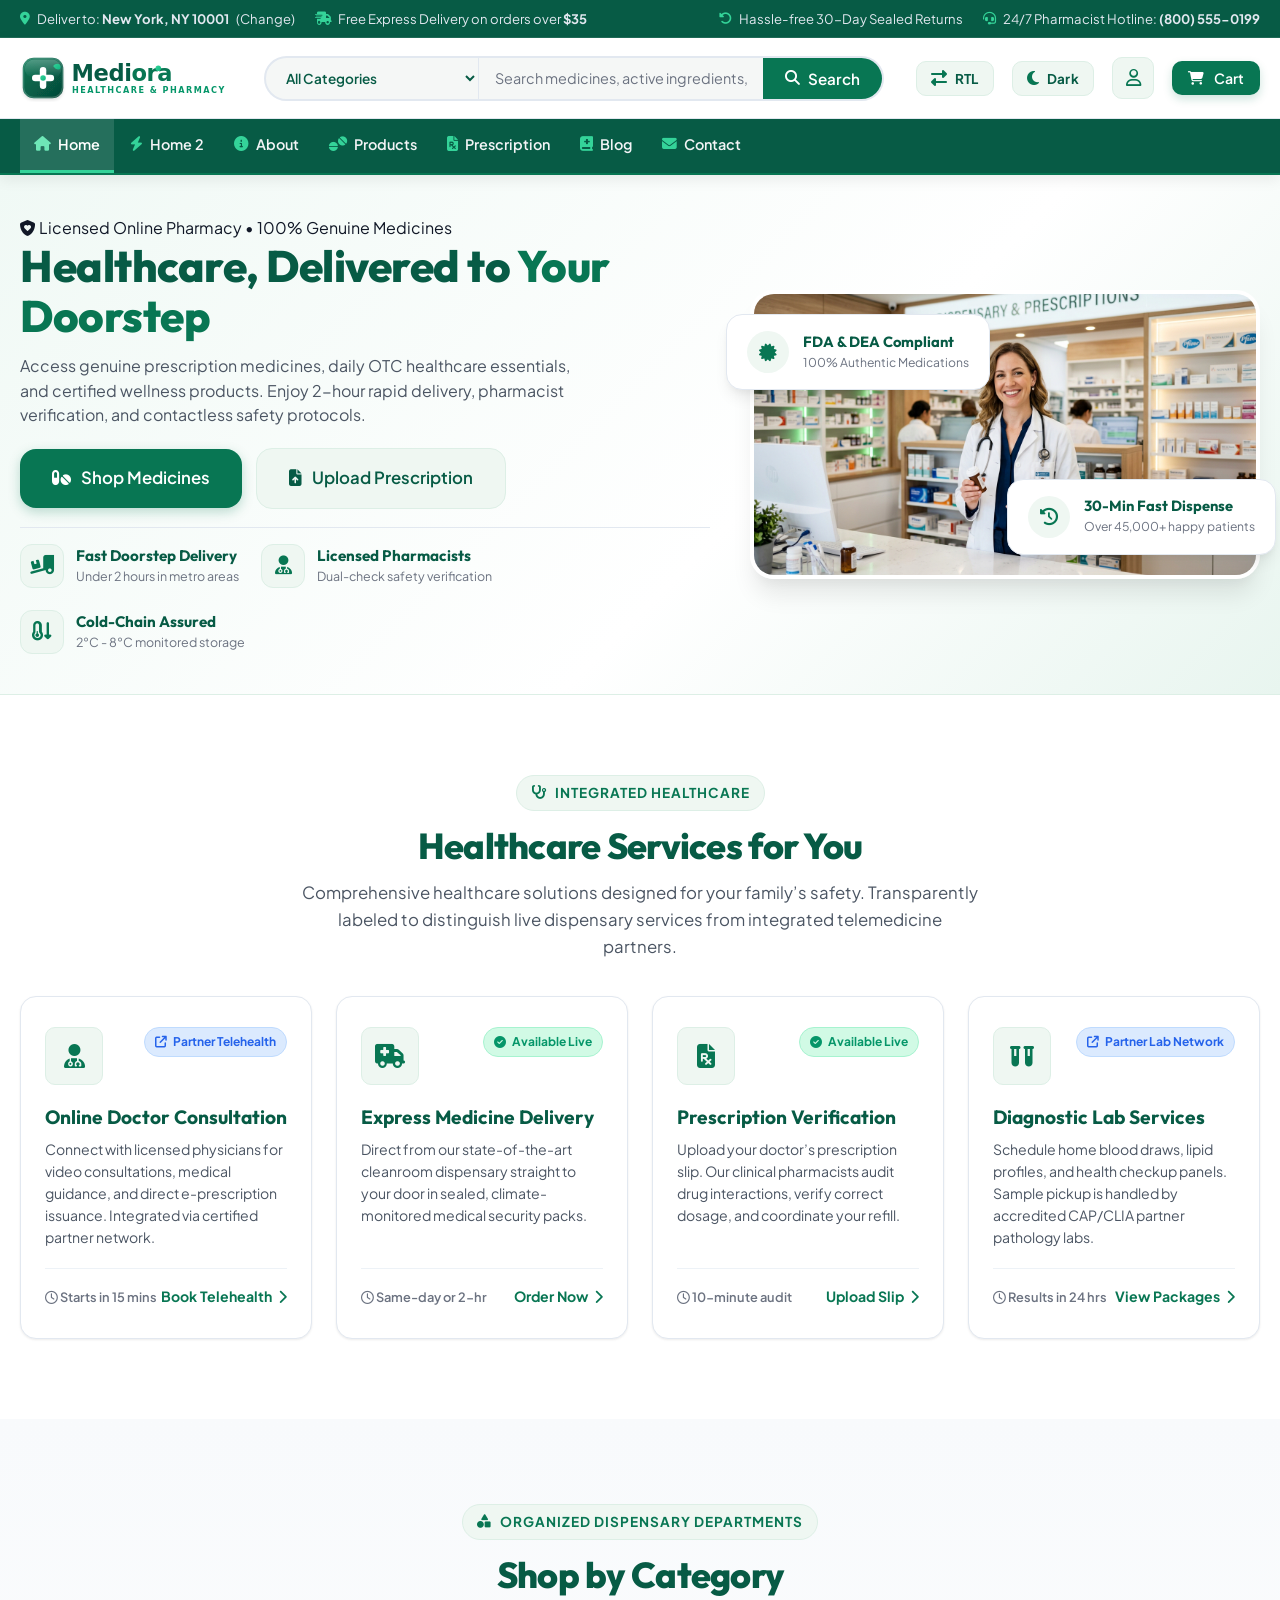
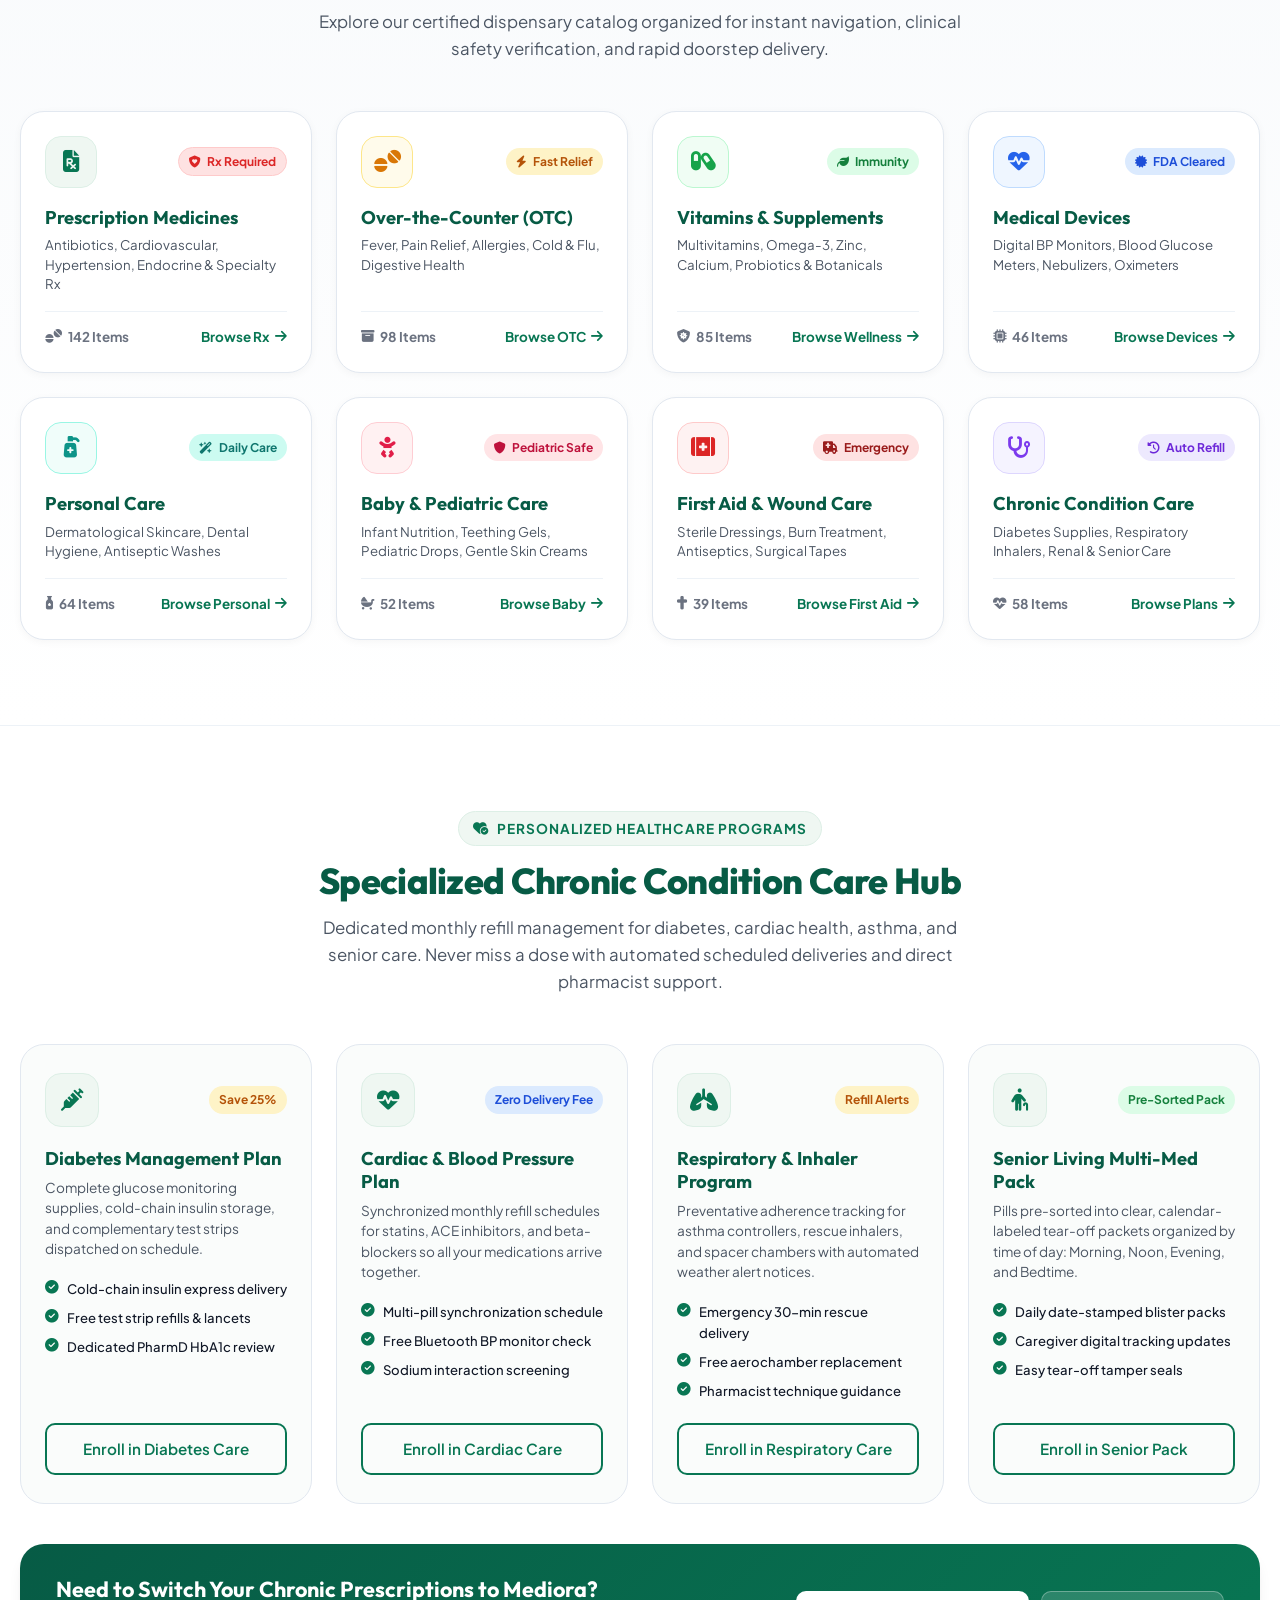
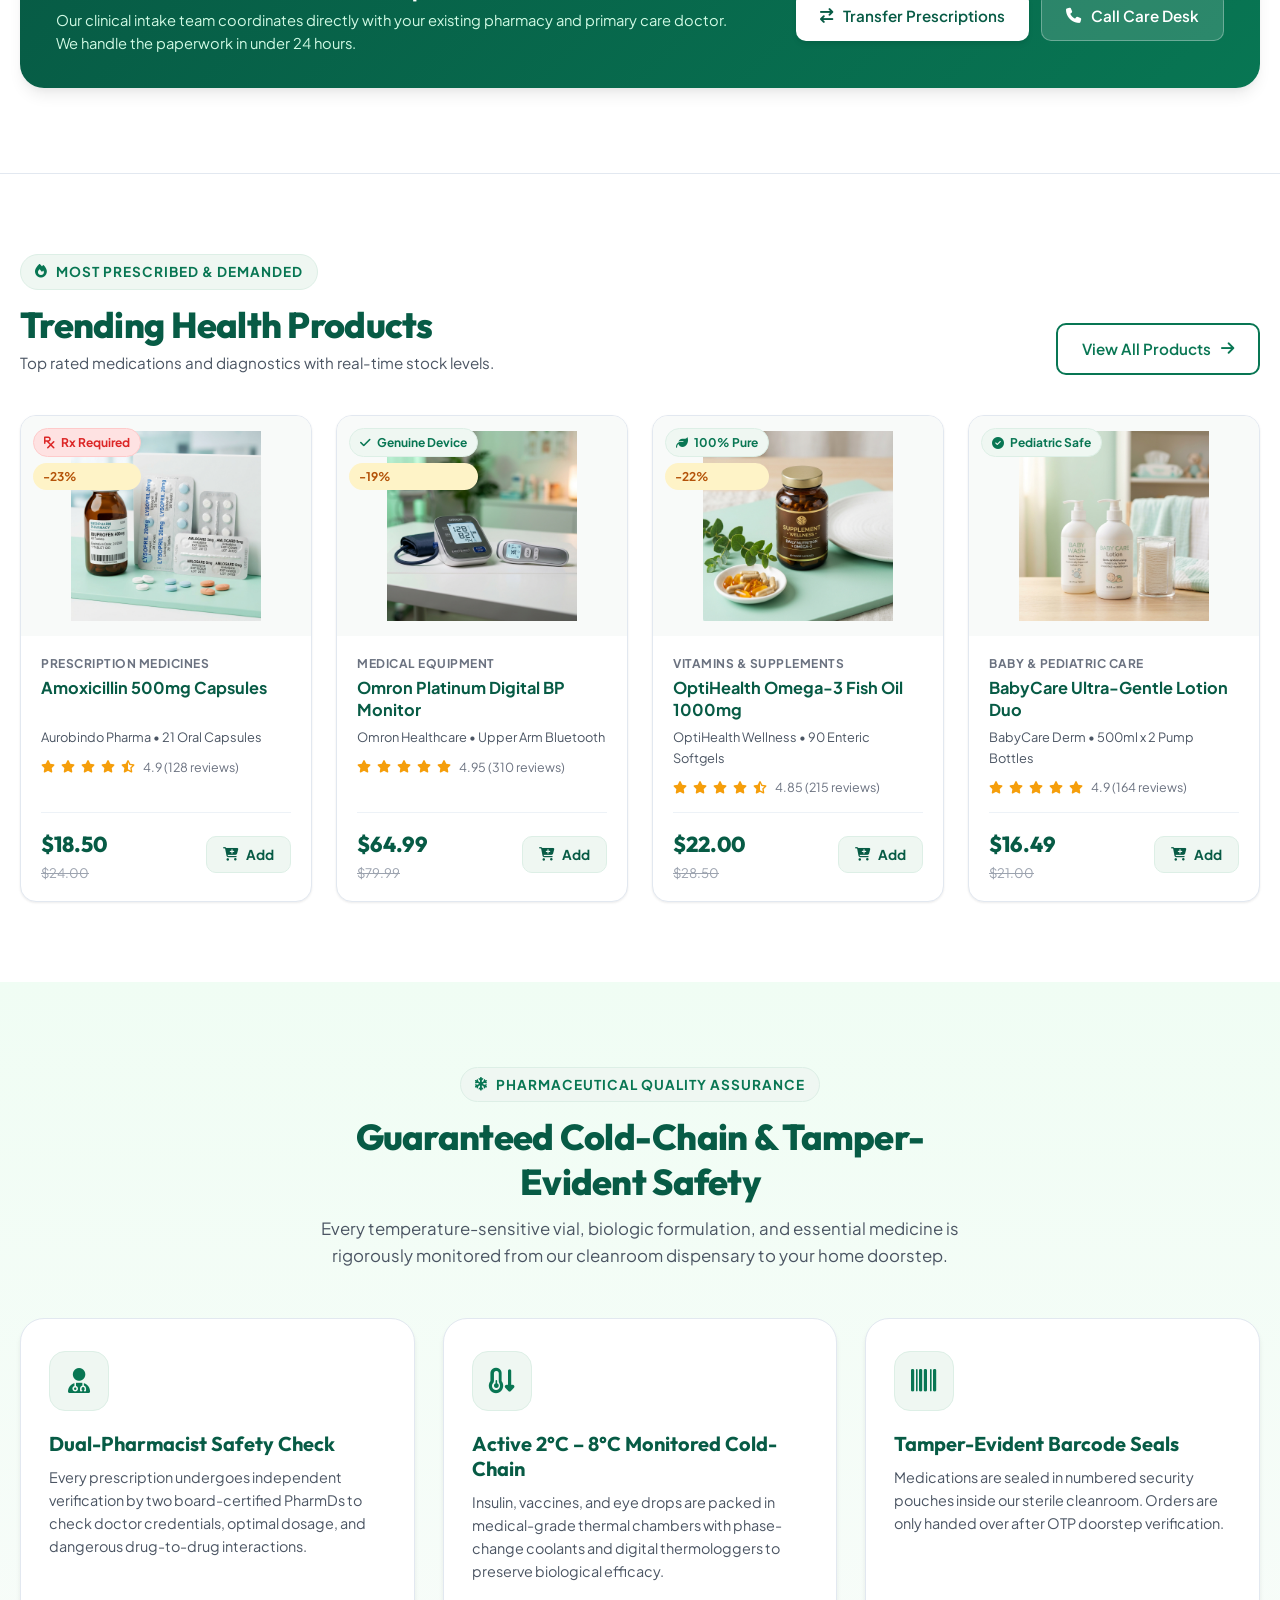
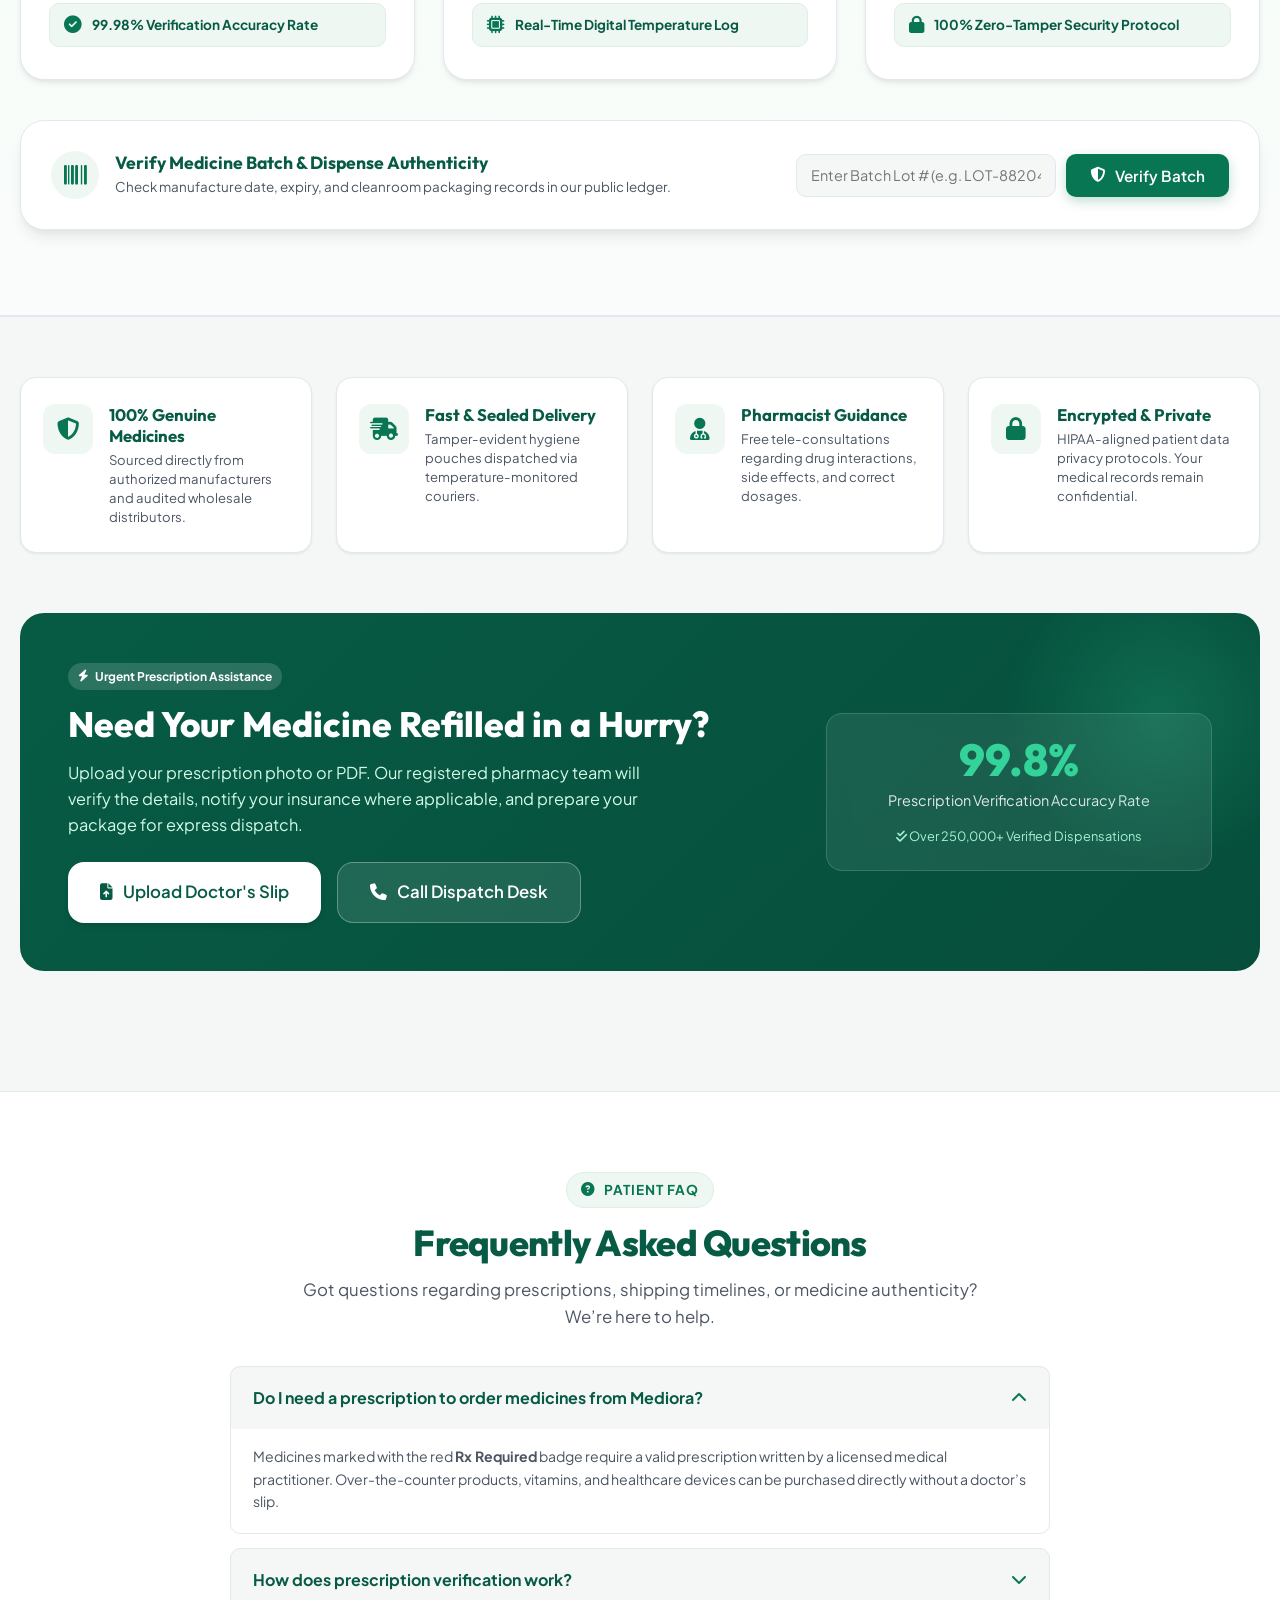
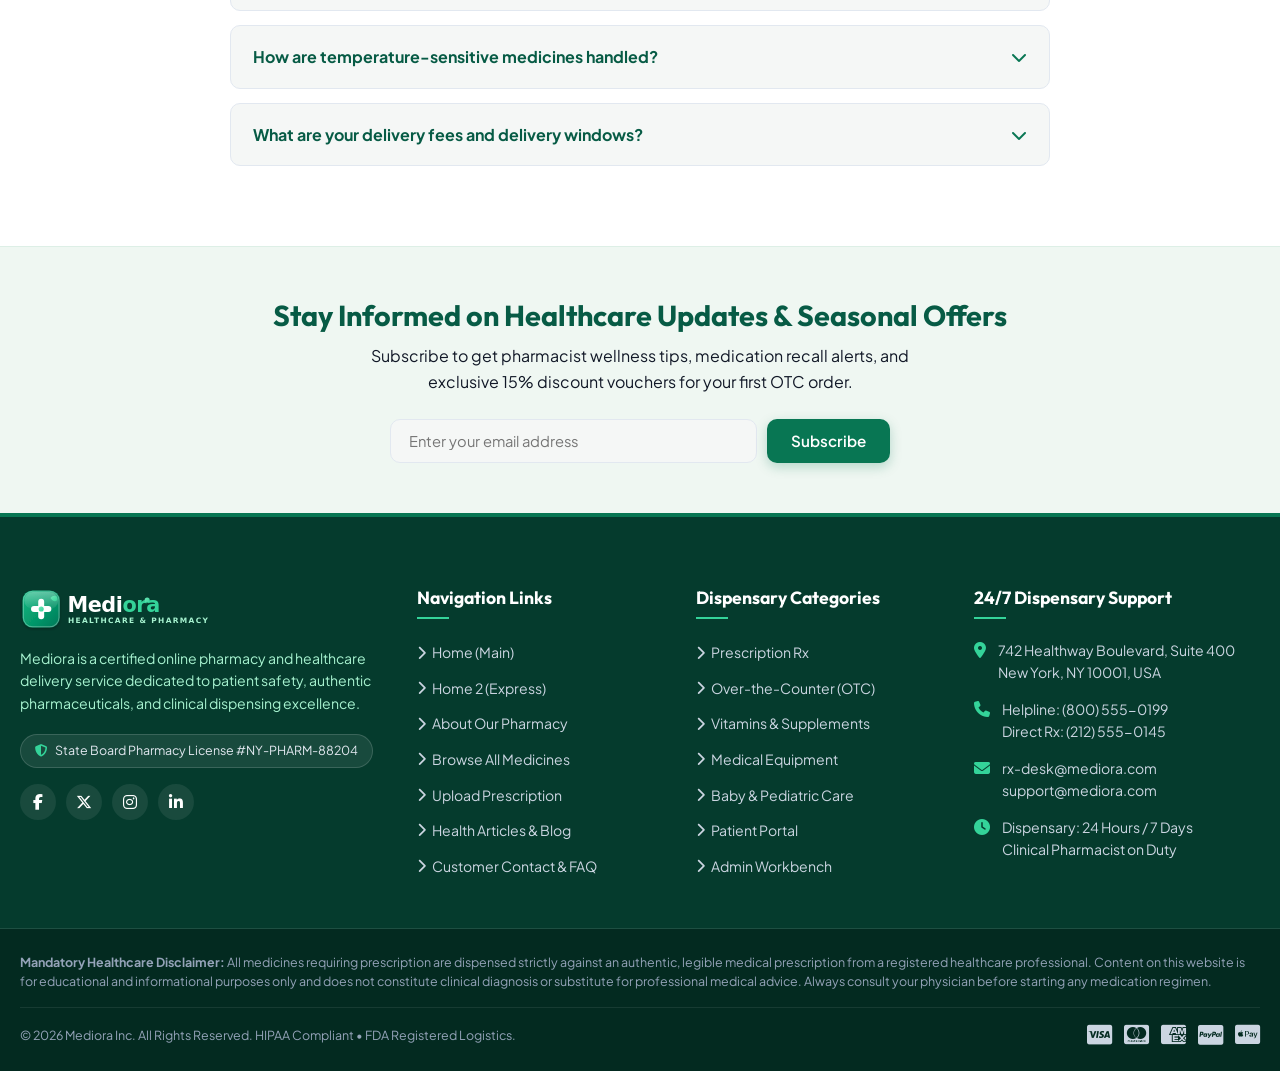
==== index.html @ c22658c0 "first commit" ====
<!DOCTYPE html>
<html lang="en">

<head>
  <meta charset="UTF-8">
  <meta name="viewport" content="width=device-width, initial-scale=1.0">
  <title>Mediora | Online Pharmacy &amp; Safe Medicine Delivery Service</title>
  <meta name="description"
    content="Order genuine prescription medicines, OTC health essentials, vitamins, and healthcare devices online with express doorstep delivery and licensed clinical pharmacist verification.">
  <link rel="icon" type="image/svg+xml" href="images/favicon.svg">
  <!-- Font Awesome Icons -->
  <link rel="stylesheet" href="https://cdnjs.cloudflare.com/ajax/libs/font-awesome/6.5.2/css/all.min.css">
  <!-- Stylesheet -->
  <link rel="stylesheet" href="css/style.css">
  <script>
    (function () {
      try {
        if (localStorage.getItem('mediora_theme_mode') === 'dark') {
          document.documentElement.setAttribute('data-theme', 'dark');
        }
        if (localStorage.getItem('mediora_direction') === 'rtl') {
          document.documentElement.setAttribute('dir', 'rtl');
        }
      } catch (e) { }
    })();
  </script>
</head>

<body>

  <!-- =========================================================================
       SECTION 1: SLIM TOP INFORMATION BAR
       ========================================================================= -->
  <div class="top-bar">
    <div class="container top-bar-inner">
      <div class="top-bar-left">
        <div class="top-bar-item">
          <i class="fa-solid fa-location-dot"></i>
          <span>Deliver to: <strong>New York, NY 10001</strong></span>
          <a href="#" class="top-bar-link"
            onclick="window.PharmaApp.showToast('Location updated to Metro Hub'); return false;">(Change)</a>
        </div>
        <div class="top-bar-item">
          <i class="fa-solid fa-truck-fast"></i>
          <span>Free Express Delivery on orders over <strong>$35</strong></span>
        </div>
      </div>
      <div class="top-bar-right">
        <div class="top-bar-item">
          <i class="fa-solid fa-rotate-left"></i>
          <span>Hassle-free 30-Day Sealed Returns</span>
        </div>
        <div class="top-bar-item">
          <i class="fa-solid fa-headset"></i>
          <span>24/7 Pharmacist Hotline: <strong>(800) 555-0199</strong></span>
        </div>
      </div>
    </div>
  </div>

  <!-- =========================================================================
       STICKY HEADER CONTAINER (Main Header + Navigation Bar)
       ========================================================================= -->
  <div class="header-sticky-container">
    <header class="main-header">
      <div class="container header-inner">
        <!-- Pharmacy Logo -->
        <a href="index.html" class="brand-logo" title="Mediora Home">
          <img src="images/logo.svg" alt="Mediora Logo" class="logo-light">
          <img src="images/logo-white.svg" alt="Mediora Logo" class="logo-dark">
        </a>

        <!-- Medicine Search Bar with Category Selector -->
        <div class="header-search">
          <form class="search-bar-form" action="products.html" method="GET">
            <select class="search-category-select" name="cat" aria-label="Select Category">
              <option value="all">All Categories</option>
              <option value="prescription">Prescription Rx</option>
              <option value="otc">Over-the-Counter</option>
              <option value="vitamins">Vitamins &amp; Supplements</option>
              <option value="devices">Medical Devices</option>
              <option value="personal">Personal Care</option>
              <option value="baby">Baby &amp; Pediatric</option>
            </select>
            <input type="text" class="search-input" name="q"
              placeholder="Search medicines, active ingredients, vitamins, devices..." aria-label="Search medicines">
            <button type="submit" class="search-btn" aria-label="Search">
              <i class="fa-solid fa-magnifying-glass"></i>
              <span>Search</span>
            </button>
          </form>
        </div>

        <!-- Header Actions: Account & Cart -->
        <div class="header-actions">
          <!-- RTL & Theme Controls -->
          <button type="button" class="header-action-btn rtl-toggle-btn" id="rtlToggleBtn"
            aria-label="Toggle RTL Layout" title="Toggle RTL / LTR layout" onclick="window.PharmaApp.toggleRTL()">
            <i class="fa-solid fa-right-left"></i>
            <span class="toggle-text">RTL</span>
          </button>

          <button type="button" class="header-action-btn theme-toggle-btn" id="themeToggleBtn"
            aria-label="Toggle Dark / Light Theme" title="Toggle Dark / Light Theme"
            onclick="window.PharmaApp.toggleTheme()">
            <i class="fa-solid fa-moon theme-icon"></i>
            <span class="toggle-text">Dark</span>
          </button>

          <!-- Account Dropdown -->
          <div class="account-wrapper">
            <button type="button" class="header-action-btn account-icon-btn" id="accountBtn"
              aria-label="Customer Account" title="Customer Account">
              <i class="fa-regular fa-user"></i>
            </button>
            <div class="account-dropdown-menu" id="accountDropdown">
              <a href="javascript:void(0)" class="dropdown-item" onclick="window.PharmaApp.openAuthModal('login')">
                <i class="fa-solid fa-right-to-bracket"></i> Login / Sign Up
              </a>
              <a href="admin-dashboard.html" class="dropdown-item">
                <i class="fa-solid fa-shield-halved"></i> Admin Dashboard
              </a>
              <a href="user-dashboard.html" class="dropdown-item">
                <i class="fa-solid fa-id-card-clip"></i> User Dashboard
              </a>
            </div>
          </div>

          <!-- Cart Button with Counter -->
          <div class="cart-btn-wrapper">
            <button type="button" class="cart-icon-btn" onclick="window.PharmaApp.openCartDrawer()"
              aria-label="Open Shopping Cart">
              <i class="fa-solid fa-cart-shopping"></i>
              <span>Cart</span>
              <span class="cart-badge-count" style="display:none;">0</span>
            </button>
          </div>

          <!-- Mobile Nav Hamburger -->
          <button type="button" class="mobile-nav-toggle" aria-label="Toggle Navigation">
            <i class="fa-solid fa-bars"></i>
          </button>
        </div>
      </div>
    </header>

    <!-- =========================================================================
       SECTION 3: NAVIGATION MENU (All 7 Pages)
       ========================================================================= -->
    <nav class="nav-bar">
      <div class="container nav-inner">

        <!-- Mobile View Exclusive: Account Panel -->
        <div class="mobile-menu-account">
          <div class="mobile-account-card">
            <div class="mobile-account-avatar"><i class="fa-regular fa-user"></i></div>
            <div class="mobile-account-info">
              <span class="mobile-account-label">Patient Access</span>
              <h5 class="mobile-account-name">My Account</h5>
            </div>
          </div>
          <div class="mobile-account-links">
            <a href="javascript:void(0)" class="mobile-account-link"
              onclick="window.PharmaApp.openAuthModal('login'); document.querySelector('.nav-bar')?.classList.remove('mobile-open');">
              <i class="fa-solid fa-right-to-bracket"></i>
              <span>Login / Sign Up</span>
            </a>
            <a href="user-dashboard.html" class="mobile-account-link">
              <i class="fa-solid fa-id-card-clip"></i>
              <span>User Portal</span>
            </a>
            <a href="admin-dashboard.html" class="mobile-account-link">
              <i class="fa-solid fa-shield-halved"></i>
              <span>Admin</span>
            </a>
          </div>
        </div>

        <!-- Mobile View Exclusive: Cart CTA Card -->
        <div class="mobile-menu-cart">
          <button type="button" class="mobile-menu-cart-btn"
            onclick="window.PharmaApp.openCartDrawer(); document.querySelector('.nav-bar')?.classList.remove('mobile-open');">
            <div class="mobile-menu-cart-icon">
              <i class="fa-solid fa-cart-shopping"></i>
              <span class="cart-badge-count" style="display:none;">0</span>
            </div>
            <div class="mobile-menu-cart-info">
              <span class="mobile-menu-cart-sub">Order Summary</span>
              <strong class="mobile-menu-cart-title">View Shopping Cart</strong>
            </div>
            <i class="fa-solid fa-chevron-right mobile-menu-cart-arrow"></i>
          </button>
        </div>

        <!-- Mobile View Exclusive: Medicine Search -->
        <div class="mobile-menu-search">
          <form action="products.html" method="GET">
            <input type="text" name="q" placeholder="Search medicines, vitamins..."
              aria-label="Search medicines in menu">
            <button type="submit" aria-label="Search"><i class="fa-solid fa-magnifying-glass"></i></button>
          </form>
        </div>

        <!-- Navigation Links (All 7 Pages) -->
        <ul class="nav-links">
          <li><a href="index.html" class="nav-link active"><i class="fa-solid fa-house"></i> Home</a></li>
          <li><a href="home-2.html" class="nav-link"><i class="fa-solid fa-bolt"></i> Home 2</a></li>
          <li><a href="about.html" class="nav-link"><i class="fa-solid fa-circle-info"></i> About</a></li>
          <li><a href="products.html" class="nav-link"><i class="fa-solid fa-tablets"></i> Products</a></li>
          <li><a href="upload-prescription.html" class="nav-link"><i class="fa-solid fa-file-prescription"></i>
              Prescription</a></li>
          <li><a href="blog.html" class="nav-link"><i class="fa-solid fa-book-medical"></i> Blog</a></li>
          <li><a href="contact.html" class="nav-link"><i class="fa-solid fa-envelope"></i> Contact</a></li>
        </ul>

        <!-- Mobile View Exclusive: CTA Group -->
        <div class="mobile-menu-cta-group">
          <a href="upload-prescription.html" class="btn btn-primary mobile-cta-btn">
            <i class="fa-solid fa-file-arrow-up"></i> Upload Doctor's Rx Slip
          </a>
          <a href="tel:8005550199" class="nav-phone-cta">
            <i class="fa-solid fa-headset"></i>
            <span>24/7 Hotline: <strong>(800) 555-0199</strong></span>
          </a>
        </div>

      </div>
    </nav>
  </div>

  <!-- =========================================================================
       SECTION 4: HEALTHCARE HERO SECTION
       ========================================================================= -->
  <section class="hero-unified hero-bg-home">
    <div class="container">
      <div class="hero-unified-grid">
        <div class="hero-content">
          <div class="hero-badge-pill">
            <i class="fa-solid fa-shield-heart"></i>
            <span>Licensed Online Pharmacy • 100% Genuine Medicines</span>
          </div>
          <h1 class="hero-headline">
            Healthcare, Delivered to <span>Your Doorstep</span>
          </h1>
          <p class="hero-subtext">
            Access genuine prescription medicines, daily OTC healthcare essentials, and certified wellness products.
            Enjoy 2-hour rapid delivery, pharmacist verification, and contactless safety protocols.
          </p>
          <div class="hero-btn-group">
            <a href="products.html" class="btn btn-primary btn-lg">
              <i class="fa-solid fa-pills"></i> Shop Medicines
            </a>
            <a href="upload-prescription.html" class="btn btn-secondary btn-lg">
              <i class="fa-solid fa-file-arrow-up"></i> Upload Prescription
            </a>
          </div>
          <div class="hero-trust-bar">
            <div class="trust-item">
              <div class="trust-item-icon"><i class="fa-solid fa-truck-ramp-box"></i></div>
              <div class="trust-item-content">
                <h5>Fast Doorstep Delivery</h5>
                <p>Under 2 hours in metro areas</p>
              </div>
            </div>
            <div class="trust-item">
              <div class="trust-item-icon"><i class="fa-solid fa-user-doctor"></i></div>
              <div class="trust-item-content">
                <h5>Licensed Pharmacists</h5>
                <p>Dual-check safety verification</p>
              </div>
            </div>
            <div class="trust-item">
              <div class="trust-item-icon"><i class="fa-solid fa-temperature-arrow-down"></i></div>
              <div class="trust-item-content">
                <h5>Cold-Chain Assured</h5>
                <p>2°C - 8°C monitored storage</p>
              </div>
            </div>
          </div>
        </div>

        <div class="hero-image-card">
          <img src="images/hero-pharmacist.jpg" alt="Licensed Clinical Pharmacist in Modern Pharmacy"
            class="hero-unified-img">
          <!-- Floating Trust Badges -->
          <div class="hero-float-card hero-float-card-top">
            <div class="float-icon"><i class="fa-solid fa-certificate"></i></div>
            <div class="float-info">
              <h5>FDA &amp; DEA Compliant</h5>
              <p>100% Authentic Medications</p>
            </div>
          </div>
          <div class="hero-float-card hero-float-card-bottom">
            <div class="float-icon"><i class="fa-solid fa-clock-rotate-left"></i></div>
            <div class="float-info">
              <h5>30-Min Fast Dispense</h5>
              <p>Over 45,000+ happy patients</p>
            </div>
          </div>
        </div>
      </div>
    </div>
  </section>

  <!-- =========================================================================
       SECTION 5: HEALTHCARE SERVICES FOR YOU (Distinguishing Live vs Partner)
       ========================================================================= -->
  <section class="services-section">
    <div class="container">
      <div class="text-center">
        <span class="section-tag"><i class="fa-solid fa-stethoscope"></i> Integrated Healthcare</span>
        <h2 class="section-title">Healthcare Services for You</h2>
        <p class="section-subtitle">
          Comprehensive healthcare solutions designed for your family’s safety. Transparently labeled to distinguish
          live dispensary services from integrated telemedicine partners.
        </p>
      </div>

      <div class="services-grid">
        <!-- Service 1: Doctor Consultation (Partner Telehealth) -->
        <div class="service-card">
          <div class="service-top">
            <div class="service-icon-box"><i class="fa-solid fa-user-doctor"></i></div>
            <span class="badge tag-partner"><i class="fa-solid fa-arrow-up-right-from-square"></i> Partner
              Telehealth</span>
          </div>
          <h4>Online Doctor Consultation</h4>
          <p>Connect with licensed physicians for video consultations, medical guidance, and direct e-prescription
            issuance. Integrated via certified partner network.</p>
          <div class="service-footer">
            <span class="service-eta"><i class="fa-regular fa-clock"></i> Starts in 15 mins</span>
            <a href="contact.html" class="service-action-link">Book Telehealth <i
                class="fa-solid fa-chevron-right"></i></a>
          </div>
        </div>

        <!-- Service 2: Doorstep Medicine Delivery (Live Available) -->
        <div class="service-card">
          <div class="service-top">
            <div class="service-icon-box"><i class="fa-solid fa-truck-medical"></i></div>
            <span class="badge tag-active"><i class="fa-solid fa-circle-check"></i> Available Live</span>
          </div>
          <h4>Express Medicine Delivery</h4>
          <p>Direct from our state-of-the-art cleanroom dispensary straight to your door in sealed, climate-monitored
            medical security packs.</p>
          <div class="service-footer">
            <span class="service-eta"><i class="fa-regular fa-clock"></i> Same-day or 2-hr</span>
            <a href="products.html" class="service-action-link">Order Now <i class="fa-solid fa-chevron-right"></i></a>
          </div>
        </div>

        <!-- Service 3: Pharmacist Prescription Assistance (Live Available) -->
        <div class="service-card">
          <div class="service-top">
            <div class="service-icon-box"><i class="fa-solid fa-file-prescription"></i></div>
            <span class="badge tag-active"><i class="fa-solid fa-circle-check"></i> Available Live</span>
          </div>
          <h4>Prescription Verification</h4>
          <p>Upload your doctor’s prescription slip. Our clinical pharmacists audit drug interactions, verify correct
            dosage, and coordinate your refill.</p>
          <div class="service-footer">
            <span class="service-eta"><i class="fa-regular fa-clock"></i> 10-minute audit</span>
            <a href="upload-prescription.html" class="service-action-link">Upload Slip <i
                class="fa-solid fa-chevron-right"></i></a>
          </div>
        </div>

        <!-- Service 4: Diagnostic Lab Services (Partner Integration) -->
        <div class="service-card">
          <div class="service-top">
            <div class="service-icon-box"><i class="fa-solid fa-vials"></i></div>
            <span class="badge tag-partner"><i class="fa-solid fa-arrow-up-right-from-square"></i> Partner Lab
              Network</span>
          </div>
          <h4>Diagnostic Lab Services</h4>
          <p>Schedule home blood draws, lipid profiles, and health checkup panels. Sample pickup is handled by
            accredited CAP/CLIA partner pathology labs.</p>
          <div class="service-footer">
            <span class="service-eta"><i class="fa-regular fa-clock"></i> Results in 24 hrs</span>
            <a href="contact.html" class="service-action-link">View Packages <i
                class="fa-solid fa-chevron-right"></i></a>
          </div>
        </div>
      </div>
    </div>
  </section>

  <!-- =========================================================================
       SECTION 6: SHOP BY CATEGORY (Modern Healthcare Grid Redesign)
       ========================================================================= -->
  <section class="category-section">
    <div class="container">
      <div class="category-header-wrap">
        <span class="section-tag"><i class="fa-solid fa-shapes"></i> Organized Dispensary Departments</span>
        <h2 class="section-title">Shop by Category</h2>
        <p class="section-subtitle">
          Explore our certified dispensary catalog organized for instant navigation, clinical safety verification, and
          rapid doorstep delivery.
        </p>
      </div>

      <div class="category-grid">
        <!-- Category 1: Prescription Medicines -->
        <a href="products.html?cat=prescription" class="category-card cat-theme-prescription">
          <div class="cat-top-row">
            <div class="cat-icon-wrap"><i class="fa-solid fa-file-prescription"></i></div>
            <span class="badge badge-rx"><i class="fa-solid fa-shield-heart"></i> Rx Required</span>
          </div>
          <h4>Prescription Medicines</h4>
          <p class="cat-desc">Antibiotics, Cardiovascular, Hypertension, Endocrine &amp; Specialty Rx</p>
          <div class="cat-card-footer">
            <span class="cat-card-count"><i class="fa-solid fa-tablets"></i> 142 Items</span>
            <span class="cat-card-link">Browse Rx <i class="fa-solid fa-arrow-right"></i></span>
          </div>
        </a>

        <!-- Category 2: Over-the-Counter (OTC) -->
        <a href="products.html?cat=otc" class="category-card cat-theme-otc">
          <div class="cat-top-row">
            <div class="cat-icon-wrap"><i class="fa-solid fa-tablets"></i></div>
            <span class="badge" style="background:#FEF3C7; color:#B45309;"><i class="fa-solid fa-bolt"></i> Fast
              Relief</span>
          </div>
          <h4>Over-the-Counter (OTC)</h4>
          <p class="cat-desc">Fever, Pain Relief, Allergies, Cold &amp; Flu, Digestive Health</p>
          <div class="cat-card-footer">
            <span class="cat-card-count"><i class="fa-solid fa-box-archive"></i> 98 Items</span>
            <span class="cat-card-link">Browse OTC <i class="fa-solid fa-arrow-right"></i></span>
          </div>
        </a>

        <!-- Category 3: Vitamins & Supplements -->
        <a href="products.html?cat=vitamins" class="category-card cat-theme-vitamins">
          <div class="cat-top-row">
            <div class="cat-icon-wrap"><i class="fa-solid fa-capsules"></i></div>
            <span class="badge" style="background:#DCFCE7; color:#15803D;"><i class="fa-solid fa-leaf"></i>
              Immunity</span>
          </div>
          <h4>Vitamins &amp; Supplements</h4>
          <p class="cat-desc">Multivitamins, Omega-3, Zinc, Calcium, Probiotics &amp; Botanicals</p>
          <div class="cat-card-footer">
            <span class="cat-card-count"><i class="fa-solid fa-shield-virus"></i> 85 Items</span>
            <span class="cat-card-link">Browse Wellness <i class="fa-solid fa-arrow-right"></i></span>
          </div>
        </a>

        <!-- Category 4: Medical Diagnostic Devices -->
        <a href="products.html?cat=devices" class="category-card cat-theme-devices">
          <div class="cat-top-row">
            <div class="cat-icon-wrap"><i class="fa-solid fa-heart-pulse"></i></div>
            <span class="badge" style="background:#DBEAFE; color:#1D4ED8;"><i class="fa-solid fa-certificate"></i> FDA
              Cleared</span>
          </div>
          <h4>Medical Devices</h4>
          <p class="cat-desc">Digital BP Monitors, Blood Glucose Meters, Nebulizers, Oximeters</p>
          <div class="cat-card-footer">
            <span class="cat-card-count"><i class="fa-solid fa-microchip"></i> 46 Items</span>
            <span class="cat-card-link">Browse Devices <i class="fa-solid fa-arrow-right"></i></span>
          </div>
        </a>

        <!-- Category 5: Personal Care & Hygiene -->
        <a href="products.html?cat=personal" class="category-card cat-theme-personal">
          <div class="cat-top-row">
            <div class="cat-icon-wrap"><i class="fa-solid fa-pump-medical"></i></div>
            <span class="badge" style="background:#CCFBF1; color:#0F766E;"><i
                class="fa-solid fa-wand-magic-sparkles"></i> Daily
              Care</span>
          </div>
          <h4>Personal Care</h4>
          <p class="cat-desc">Dermatological Skincare, Dental Hygiene, Antiseptic Washes</p>
          <div class="cat-card-footer">
            <span class="cat-card-count"><i class="fa-solid fa-bottle-droplet"></i> 64 Items</span>
            <span class="cat-card-link">Browse Personal <i class="fa-solid fa-arrow-right"></i></span>
          </div>
        </a>

        <!-- Category 6: Baby & Pediatric Care -->
        <a href="products.html?cat=baby" class="category-card cat-theme-baby">
          <div class="cat-top-row">
            <div class="cat-icon-wrap"><i class="fa-solid fa-baby"></i></div>
            <span class="badge" style="background:#FFE4E6; color:#BE123C;"><i class="fa-solid fa-shield"></i> Pediatric
              Safe</span>
          </div>
          <h4>Baby &amp; Pediatric Care</h4>
          <p class="cat-desc">Infant Nutrition, Teething Gels, Pediatric Drops, Gentle Skin Creams</p>
          <div class="cat-card-footer">
            <span class="cat-card-count"><i class="fa-solid fa-baby-carriage"></i> 52 Items</span>
            <span class="cat-card-link">Browse Baby <i class="fa-solid fa-arrow-right"></i></span>
          </div>
        </a>

        <!-- Category 7: First Aid & Wound Care -->
        <a href="products.html?cat=firstaid" class="category-card cat-theme-firstaid">
          <div class="cat-top-row">
            <div class="cat-icon-wrap"><i class="fa-solid fa-kit-medical"></i></div>
            <span class="badge" style="background:#FEE2E2; color:#991B1B;"><i class="fa-solid fa-truck-medical"></i>
              Emergency</span>
          </div>
          <h4>First Aid &amp; Wound Care</h4>
          <p class="cat-desc">Sterile Dressings, Burn Treatment, Antiseptics, Surgical Tapes</p>
          <div class="cat-card-footer">
            <span class="cat-card-count"><i class="fa-solid fa-cross"></i> 39 Items</span>
            <span class="cat-card-link">Browse First Aid <i class="fa-solid fa-arrow-right"></i></span>
          </div>
        </a>

        <!-- Category 8: Chronic Condition Care Hub -->
        <a href="products.html?cat=prescription" class="category-card cat-theme-chronic">
          <div class="cat-top-row">
            <div class="cat-icon-wrap"><i class="fa-solid fa-stethoscope"></i></div>
            <span class="badge" style="background:#EDE9FE; color:#6D28D9;"><i class="fa-solid fa-clock-rotate-left"></i>
              Auto Refill</span>
          </div>
          <h4>Chronic Condition Care</h4>
          <p class="cat-desc">Diabetes Supplies, Respiratory Inhalers, Renal &amp; Senior Care</p>
          <div class="cat-card-footer">
            <span class="cat-card-count"><i class="fa-solid fa-heart-pulse"></i> 58 Items</span>
            <span class="cat-card-link">Browse Plans <i class="fa-solid fa-arrow-right"></i></span>
          </div>
        </a>
      </div>
    </div>
  </section>

  <!-- =========================================================================
       NEW SECTION 6B: CHRONIC CONDITION CARE HUB & REFILL SUBSCRIPTIONS
       ========================================================================= -->
  <section class="chronic-care-section">
    <div class="container">
      <div class="category-header-wrap">
        <span class="section-tag"><i class="fa-solid fa-heart-circle-check"></i> Personalized Healthcare Programs</span>
        <h2 class="section-title">Specialized Chronic Condition Care Hub</h2>
        <p class="section-subtitle">
          Dedicated monthly refill management for diabetes, cardiac health, asthma, and senior care. Never miss a dose
          with automated scheduled deliveries and direct pharmacist support.
        </p>
      </div>

      <div class="chronic-care-grid">
        <!-- Plan 1: Diabetes Care -->
        <div class="chronic-card">
          <div class="chronic-card-top">
            <div class="chronic-icon"><i class="fa-solid fa-syringe"></i></div>
            <span class="badge badge-sale">Save 25%</span>
          </div>
          <h4>Diabetes Management Plan</h4>
          <p>Complete glucose monitoring supplies, cold-chain insulin storage, and complementary test strips dispatched
            on schedule.</p>
          <ul class="chronic-perks-list">
            <li><i class="fa-solid fa-circle-check"></i> Cold-chain insulin express delivery</li>
            <li><i class="fa-solid fa-circle-check"></i> Free test strip refills &amp; lancets</li>
            <li><i class="fa-solid fa-circle-check"></i> Dedicated PharmD HbA1c review</li>
          </ul>
          <a href="upload-prescription.html" class="btn btn-outline" style="width:100%; text-align:center;">Enroll in
            Diabetes Care</a>
        </div>

        <!-- Plan 2: Cardiovascular Health -->
        <div class="chronic-card">
          <div class="chronic-card-top">
            <div class="chronic-icon"><i class="fa-solid fa-heart-pulse"></i></div>
            <span class="badge" style="background:#DBEAFE; color:#1D4ED8;">Zero Delivery Fee</span>
          </div>
          <h4>Cardiac &amp; Blood Pressure Plan</h4>
          <p>Synchronized monthly refill schedules for statins, ACE inhibitors, and beta-blockers so all your
            medications arrive together.</p>
          <ul class="chronic-perks-list">
            <li><i class="fa-solid fa-circle-check"></i> Multi-pill synchronization schedule</li>
            <li><i class="fa-solid fa-circle-check"></i> Free Bluetooth BP monitor check</li>
            <li><i class="fa-solid fa-circle-check"></i> Sodium interaction screening</li>
          </ul>
          <a href="upload-prescription.html" class="btn btn-outline" style="width:100%; text-align:center;">Enroll in
            Cardiac Care</a>
        </div>

        <!-- Plan 3: Respiratory & Asthma -->
        <div class="chronic-card">
          <div class="chronic-card-top">
            <div class="chronic-icon"><i class="fa-solid fa-lungs"></i></div>
            <span class="badge" style="background:#FEF3C7; color:#B45309;">Refill Alerts</span>
          </div>
          <h4>Respiratory &amp; Inhaler Program</h4>
          <p>Preventative adherence tracking for asthma controllers, rescue inhalers, and spacer chambers with automated
            weather alert notices.</p>
          <ul class="chronic-perks-list">
            <li><i class="fa-solid fa-circle-check"></i> Emergency 30-min rescue delivery</li>
            <li><i class="fa-solid fa-circle-check"></i> Free aerochamber replacement</li>
            <li><i class="fa-solid fa-circle-check"></i> Pharmacist technique guidance</li>
          </ul>
          <a href="upload-prescription.html" class="btn btn-outline" style="width:100%; text-align:center;">Enroll in
            Respiratory Care</a>
        </div>

        <!-- Plan 4: Senior Living Multi-Med Pack -->
        <div class="chronic-card">
          <div class="chronic-card-top">
            <div class="chronic-icon"><i class="fa-solid fa-person-cane"></i></div>
            <span class="badge" style="background:#DCFCE7; color:#15803D;">Pre-Sorted Pack</span>
          </div>
          <h4>Senior Living Multi-Med Pack</h4>
          <p>Pills pre-sorted into clear, calendar-labeled tear-off packets organized by time of day: Morning, Noon,
            Evening, and Bedtime.</p>
          <ul class="chronic-perks-list">
            <li><i class="fa-solid fa-circle-check"></i> Daily date-stamped blister packs</li>
            <li><i class="fa-solid fa-circle-check"></i> Caregiver digital tracking updates</li>
            <li><i class="fa-solid fa-circle-check"></i> Easy tear-off tamper seals</li>
          </ul>
          <a href="upload-prescription.html" class="btn btn-outline" style="width:100%; text-align:center;">Enroll in
            Senior Pack</a>
        </div>
      </div>

      <!-- Chronic Transfer Callout Banner -->
      <div class="chronic-transfer-banner">
        <div class="chronic-transfer-text">
          <h3>Need to Switch Your Chronic Prescriptions to Mediora?</h3>
          <p>Our clinical intake team coordinates directly with your existing pharmacy and primary care doctor. We
            handle the paperwork in under 24 hours.</p>
        </div>
        <div style="display:flex; gap:12px; flex-wrap:wrap;">
          <a href="upload-prescription.html" class="btn btn-white"><i class="fa-solid fa-arrow-right-arrow-left"></i>
            Transfer Prescriptions</a>
          <a href="tel:18005550199" class="btn btn-secondary"
            style="background:rgba(255,255,255,0.15); border-color:rgba(255,255,255,0.3); color:#FFFFFF;"><i
              class="fa-solid fa-phone"></i> Call Care Desk</a>
        </div>
      </div>
    </div>
  </section>

  <!-- =========================================================================
       SECTION 7: TRENDING HEALTH PRODUCTS
       ========================================================================= -->
  <section class="products-section">
    <div class="container">
      <div class="section-header-flex">
        <div>
          <span class="section-tag"><i class="fa-solid fa-fire"></i> Most Prescribed &amp; Demanded</span>
          <h2 class="section-title" style="margin-bottom:4px;">Trending Health Products</h2>
          <p style="color:var(--text-secondary); font-size:0.95rem;">Top rated medications and diagnostics with
            real-time stock levels.</p>
        </div>
        <a href="products.html" class="btn btn-outline">
          View All Products <i class="fa-solid fa-arrow-right"></i>
        </a>
      </div>

      <!-- Trending Product Grid (Populated with working buttons) -->
      <div class="product-grid">
        <!-- Product 1 -->
        <div class="product-card">
          <div class="product-media">
            <div class="product-badges">
              <span class="badge badge-rx"><i class="fa-solid fa-prescription"></i> Rx Required</span>
              <span class="badge badge-sale">-23%</span>
            </div>
            <img src="images/cat-prescription.jpg" alt="Amoxicillin 500mg Capsules">
            <button class="product-quick-view-btn" onclick="window.PharmaApp.openQuickView(1)" title="Quick View">
              <i class="fa-regular fa-eye"></i>
            </button>
          </div>
          <div class="product-content">
            <span class="product-category-sub">Prescription Medicines</span>
            <a href="javascript:void(0)" onclick="window.PharmaApp.openQuickView(1)" class="product-title">Amoxicillin
              500mg Capsules</a>
            <div class="product-dosage">Aurobindo Pharma • 21 Oral Capsules</div>
            <div class="product-rating">
              <i class="fa-solid fa-star"></i><i class="fa-solid fa-star"></i><i class="fa-solid fa-star"></i><i
                class="fa-solid fa-star"></i><i class="fa-solid fa-star-half-stroke"></i>
              <span>4.9 (128 reviews)</span>
            </div>
            <div class="product-bottom-row">
              <div class="product-price-box">
                <span class="product-price">$18.50</span>
                <span class="product-old-price">$24.00</span>
              </div>
              <button class="add-to-cart-btn" onclick="window.PharmaApp.addToCart(1)">
                <i class="fa-solid fa-cart-plus"></i> Add
              </button>
            </div>
          </div>
        </div>

        <!-- Product 2 -->
        <div class="product-card">
          <div class="product-media">
            <div class="product-badges">
              <span class="badge badge-otc"><i class="fa-solid fa-check"></i> Genuine Device</span>
              <span class="badge badge-sale">-19%</span>
            </div>
            <img src="images/cat-devices.jpg" alt="Omron Platinum Blood Pressure Monitor">
            <button class="product-quick-view-btn" onclick="window.PharmaApp.openQuickView(2)" title="Quick View">
              <i class="fa-regular fa-eye"></i>
            </button>
          </div>
          <div class="product-content">
            <span class="product-category-sub">Medical Equipment</span>
            <a href="javascript:void(0)" onclick="window.PharmaApp.openQuickView(2)" class="product-title">Omron
              Platinum Digital BP Monitor</a>
            <div class="product-dosage">Omron Healthcare • Upper Arm Bluetooth</div>
            <div class="product-rating">
              <i class="fa-solid fa-star"></i><i class="fa-solid fa-star"></i><i class="fa-solid fa-star"></i><i
                class="fa-solid fa-star"></i><i class="fa-solid fa-star"></i>
              <span>4.95 (310 reviews)</span>
            </div>
            <div class="product-bottom-row">
              <div class="product-price-box">
                <span class="product-price">$64.99</span>
                <span class="product-old-price">$79.99</span>
              </div>
              <button class="add-to-cart-btn" onclick="window.PharmaApp.addToCart(2)">
                <i class="fa-solid fa-cart-plus"></i> Add
              </button>
            </div>
          </div>
        </div>

        <!-- Product 3 -->
        <div class="product-card">
          <div class="product-media">
            <div class="product-badges">
              <span class="badge badge-otc"><i class="fa-solid fa-leaf"></i> 100% Pure</span>
              <span class="badge badge-sale">-22%</span>
            </div>
            <img src="images/cat-vitamins.jpg" alt="OptiHealth Omega-3 Fish Oil 1000mg">
            <button class="product-quick-view-btn" onclick="window.PharmaApp.openQuickView(3)" title="Quick View">
              <i class="fa-regular fa-eye"></i>
            </button>
          </div>
          <div class="product-content">
            <span class="product-category-sub">Vitamins &amp; Supplements</span>
            <a href="javascript:void(0)" onclick="window.PharmaApp.openQuickView(3)" class="product-title">OptiHealth
              Omega-3 Fish Oil 1000mg</a>
            <div class="product-dosage">OptiHealth Wellness • 90 Enteric Softgels</div>
            <div class="product-rating">
              <i class="fa-solid fa-star"></i><i class="fa-solid fa-star"></i><i class="fa-solid fa-star"></i><i
                class="fa-solid fa-star"></i><i class="fa-solid fa-star-half-stroke"></i>
              <span>4.85 (215 reviews)</span>
            </div>
            <div class="product-bottom-row">
              <div class="product-price-box">
                <span class="product-price">$22.00</span>
                <span class="product-old-price">$28.50</span>
              </div>
              <button class="add-to-cart-btn" onclick="window.PharmaApp.addToCart(3)">
                <i class="fa-solid fa-cart-plus"></i> Add
              </button>
            </div>
          </div>
        </div>

        <!-- Product 4 -->
        <div class="product-card">
          <div class="product-media">
            <div class="product-badges">
              <span class="badge badge-otc"><i class="fa-solid fa-circle-check"></i> Pediatric Safe</span>
            </div>
            <img src="images/cat-baby.jpg" alt="BabyCare Ultra-Gentle Lotion &amp; Wash">
            <button class="product-quick-view-btn" onclick="window.PharmaApp.openQuickView(5)" title="Quick View">
              <i class="fa-regular fa-eye"></i>
            </button>
          </div>
          <div class="product-content">
            <span class="product-category-sub">Baby &amp; Pediatric Care</span>
            <a href="javascript:void(0)" onclick="window.PharmaApp.openQuickView(5)" class="product-title">BabyCare
              Ultra-Gentle Lotion Duo</a>
            <div class="product-dosage">BabyCare Derm • 500ml x 2 Pump Bottles</div>
            <div class="product-rating">
              <i class="fa-solid fa-star"></i><i class="fa-solid fa-star"></i><i class="fa-solid fa-star"></i><i
                class="fa-solid fa-star"></i><i class="fa-solid fa-star"></i>
              <span>4.9 (164 reviews)</span>
            </div>
            <div class="product-bottom-row">
              <div class="product-price-box">
                <span class="product-price">$16.49</span>
                <span class="product-old-price">$21.00</span>
              </div>
              <button class="add-to-cart-btn" onclick="window.PharmaApp.addToCart(5)">
                <i class="fa-solid fa-cart-plus"></i> Add
              </button>
            </div>
          </div>
        </div>
      </div>
    </div>
  </section>

  <!-- =========================================================================
       NEW SECTION 7B: COLD-CHAIN INTEGRITY & PHARMACEUTICAL QUALITY ASSURANCE
       ========================================================================= -->
  <section class="cold-chain-section">
    <div class="container">
      <div class="category-header-wrap">
        <span class="section-tag"><i class="fa-solid fa-snowflake"></i> Pharmaceutical Quality Assurance</span>
        <h2 class="section-title">Guaranteed Cold-Chain &amp; Tamper-Evident Safety</h2>
        <p class="section-subtitle">
          Every temperature-sensitive vial, biologic formulation, and essential medicine is rigorously monitored from
          our cleanroom dispensary to your home doorstep.
        </p>
      </div>

      <div class="cold-chain-grid">
        <!-- Pillar 1 -->
        <div class="cold-chain-card">
          <div class="cold-chain-icon-box"><i class="fa-solid fa-user-doctor"></i></div>
          <h4>Dual-Pharmacist Safety Check</h4>
          <p>Every prescription undergoes independent verification by two board-certified PharmDs to check doctor
            credentials, optimal dosage, and dangerous drug-to-drug interactions.</p>
          <div class="cold-chain-metric-badge">
            <i class="fa-solid fa-circle-check"></i>
            <span>99.98% Verification Accuracy Rate</span>
          </div>
        </div>

        <!-- Pillar 2 -->
        <div class="cold-chain-card">
          <div class="cold-chain-icon-box"><i class="fa-solid fa-temperature-arrow-down"></i></div>
          <h4>Active 2°C – 8°C Monitored Cold-Chain</h4>
          <p>Insulin, vaccines, and eye drops are packed in medical-grade thermal chambers with phase-change coolants
            and digital thermologgers to preserve biological efficacy.</p>
          <div class="cold-chain-metric-badge">
            <i class="fa-solid fa-microchip"></i>
            <span>Real-Time Digital Temperature Log</span>
          </div>
        </div>

        <!-- Pillar 3 -->
        <div class="cold-chain-card">
          <div class="cold-chain-icon-box"><i class="fa-solid fa-barcode"></i></div>
          <h4>Tamper-Evident Barcode Seals</h4>
          <p>Medications are sealed in numbered security pouches inside our sterile cleanroom. Orders are only handed
            over after OTP doorstep verification.</p>
          <div class="cold-chain-metric-badge">
            <i class="fa-solid fa-lock"></i>
            <span>100% Zero-Tamper Security Protocol</span>
          </div>
        </div>
      </div>

      <!-- Interactive Medicine Batch Verification Widget -->
      <div class="batch-verify-box">
        <div style="display:flex; align-items:center; gap:16px;">
          <div
            style="width:48px; height:48px; border-radius:50%; background:var(--soft-medical-green); color:var(--primary-green); display:flex; align-items:center; justify-content:center; font-size:1.4rem;">
            <i class="fa-solid fa-barcode"></i>
          </div>
          <div>
            <h4 style="font-size:1.1rem; color:var(--dark-forest); margin-bottom:2px;">Verify Medicine Batch &amp;
              Dispense Authenticity</h4>
            <p style="font-size:0.84rem; color:var(--text-secondary); margin:0;">Check manufacture date, expiry, and
              cleanroom packaging records in our public ledger.</p>
          </div>
        </div>
        <div style="display:flex; gap:10px; flex-wrap:wrap;">
          <input type="text" id="batchVerifyInput" placeholder="Enter Batch Lot # (e.g. LOT-88204-NY)"
            class="form-control" style="width:260px; background:var(--subtle-gray);">
          <button type="button" class="btn btn-primary" onclick="verifyMedicineBatch()">
            <i class="fa-solid fa-shield-halved"></i> Verify Batch
          </button>
        </div>
      </div>
    </div>
  </section>

  <!-- =========================================================================
       SECTION 8: PROMOTIONAL & TRUST SECTION (Newsletter & Customer Support CTA)
       ========================================================================= -->
  <section class="trust-banner-section">
    <div class="container">
      <div class="trust-pillars-grid">
        <div class="pillar-card">
          <div class="pillar-icon-box"><i class="fa-solid fa-shield-halved"></i></div>
          <div class="pillar-content">
            <h4>100% Genuine Medicines</h4>
            <p>Sourced directly from authorized manufacturers and audited wholesale distributors.</p>
          </div>
        </div>
        <div class="pillar-card">
          <div class="pillar-icon-box"><i class="fa-solid fa-truck-fast"></i></div>
          <div class="pillar-content">
            <h4>Fast &amp; Sealed Delivery</h4>
            <p>Tamper-evident hygiene pouches dispatched via temperature-monitored couriers.</p>
          </div>
        </div>
        <div class="pillar-card">
          <div class="pillar-icon-box"><i class="fa-solid fa-user-doctor"></i></div>
          <div class="pillar-content">
            <h4>Pharmacist Guidance</h4>
            <p>Free tele-consultations regarding drug interactions, side effects, and correct dosages.</p>
          </div>
        </div>
        <div class="pillar-card">
          <div class="pillar-icon-box"><i class="fa-solid fa-lock"></i></div>
          <div class="pillar-content">
            <h4>Encrypted &amp; Private</h4>
            <p>HIPAA-aligned patient data privacy protocols. Your medical records remain confidential.</p>
          </div>
        </div>
      </div>

      <!-- Online Consultation Callout Banner -->
      <div class="cta-consult-banner">
        <div class="cta-consult-content">
          <span class="badge" style="background:rgba(255,255,255,0.15); color:#FFFFFF; margin-bottom:12px;">
            <i class="fa-solid fa-bolt"></i> Urgent Prescription Assistance
          </span>
          <h3>Need Your Medicine Refilled in a Hurry?</h3>
          <p>
            Upload your prescription photo or PDF. Our registered pharmacy team will verify the details, notify your
            insurance where applicable, and prepare your package for express dispatch.
          </p>
          <div class="cta-btn-row">
            <a href="upload-prescription.html" class="btn btn-white btn-lg">
              <i class="fa-solid fa-file-arrow-up"></i> Upload Doctor's Slip
            </a>
            <a href="contact.html" class="btn btn-secondary btn-lg"
              style="background:rgba(255,255,255,0.1); color:#FFFFFF; border-color:rgba(255,255,255,0.3);">
              <i class="fa-solid fa-phone"></i> Call Dispatch Desk
            </a>
          </div>
        </div>
        <div class="cta-stat-box">
          <div class="stat-num">99.8%</div>
          <p>Prescription Verification Accuracy Rate</p>
          <div style="margin-top:14px; font-size:0.8rem; color:#A7F3D0;">
            <i class="fa-solid fa-check-double"></i> Over 250,000+ Verified Dispensations
          </div>
        </div>
      </div>
    </div>
  </section>

  <!-- =========================================================================
       ADDITIONAL SECTION: FREQUENTLY ASKED QUESTIONS (FAQ Accordion)
       ========================================================================= -->
  <section class="faq-section">
    <div class="container">
      <div class="text-center">
        <span class="section-tag"><i class="fa-solid fa-circle-question"></i> Patient FAQ</span>
        <h2 class="section-title">Frequently Asked Questions</h2>
        <p class="section-subtitle">Got questions regarding prescriptions, shipping timelines, or medicine authenticity?
          We’re here to help.</p>
      </div>

      <div class="faq-list">
        <div class="faq-item active">
          <div class="faq-question">
            <span>Do I need a prescription to order medicines from Mediora?</span>
            <i class="fa-solid fa-chevron-down"></i>
          </div>
          <div class="faq-answer">
            <p>Medicines marked with the red <strong>Rx Required</strong> badge require a valid prescription written by
              a licensed medical practitioner. Over-the-counter products, vitamins, and healthcare devices can be
              purchased directly without a doctor’s slip.</p>
          </div>
        </div>

        <div class="faq-item">
          <div class="faq-question">
            <span>How does prescription verification work?</span>
            <i class="fa-solid fa-chevron-down"></i>
          </div>
          <div class="faq-answer">
            <p>When you submit a prescription through our Upload page, our licensed pharmacists inspect the doctor's
              registration number, patient name, prescribed medication dosage, and valid issue date. Once verified, your
              order status moves to dispensing.</p>
          </div>
        </div>

        <div class="faq-item">
          <div class="faq-question">
            <span>How are temperature-sensitive medicines handled?</span>
            <i class="fa-solid fa-chevron-down"></i>
          </div>
          <div class="faq-answer">
            <p>Refrigerated items such as insulin, biologics, and select liquid suspensions are packed in
              thermal-insulated medical boxes with medical-grade cold gel packs, maintaining temperatures between 2°C
              and 8°C during transit.</p>
          </div>
        </div>

        <div class="faq-item">
          <div class="faq-question">
            <span>What are your delivery fees and delivery windows?</span>
            <i class="fa-solid fa-chevron-down"></i>
          </div>
          <div class="faq-answer">
            <p>Orders over $35 enjoy complimentary free express delivery. Standard delivery is just $4.99. Orders within
              metro coverage areas qualify for 2-hour rush courier delivery.</p>
          </div>
        </div>
      </div>
    </div>
  </section>

  <!-- =========================================================================
       NEWSLETTER SUBSCRIBE CALLOUT
       ========================================================================= -->
  <section class="newsletter-section" style="padding:50px 0; border-top:1px solid var(--mint-green);">
    <div class="container text-center">
      <h3 style="font-size:1.8rem; margin-bottom:10px;">Stay Informed on Healthcare Updates &amp; Seasonal Offers</h3>
      <p style="max-width:560px; margin:0 auto 24px auto;">Subscribe to get pharmacist
        wellness tips, medication recall alerts, and exclusive 15% discount vouchers for your first OTC order.</p>
      <form style="display:flex; justify-content:center; gap:10px; max-width:500px; margin:0 auto; flex-wrap:wrap;"
        onsubmit="event.preventDefault(); window.PharmaApp.showToast('Subscribed to Mediora Wellness Digest!', 'success'); this.reset();">
        <input type="email" placeholder="Enter your email address" required class="form-control"
          style="flex:1; min-width:240px; padding:12px 18px; border-radius:var(--radius-md); font-size:0.92rem;">
        <button type="submit" class="btn btn-primary">Subscribe</button>
      </form>
    </div>
  </section>

  <!-- =========================================================================
       GLOBAL FOOTER
       ========================================================================= -->
  <footer class="global-footer">
    <div class="container footer-grid">
      <!-- Col 1: Brand Info & Accreditation -->
      <div class="footer-col-brand">
        <a href="index.html">
          <img src="images/logo-white.svg" alt="Mediora" style="height:44px;">
        </a>
        <p>
          Mediora is a certified online pharmacy and healthcare delivery service dedicated to patient safety,
          authentic pharmaceuticals, and clinical dispensing excellence.
        </p>
        <div class="footer-licence-badge">
          <i class="fa-solid fa-shield-halved"></i>
          <span>State Board Pharmacy License #NY-PHARM-88204</span>
        </div>
        <div class="footer-social-links">
          <a href="#" class="social-link" title="Facebook"><i class="fa-brands fa-facebook-f"></i></a>
          <a href="#" class="social-link" title="Twitter"><i class="fa-brands fa-x-twitter"></i></a>
          <a href="#" class="social-link" title="Instagram"><i class="fa-brands fa-instagram"></i></a>
          <a href="#" class="social-link" title="LinkedIn"><i class="fa-brands fa-linkedin-in"></i></a>
        </div>
      </div>

      <!-- Col 2: Quick Links -->
      <div class="footer-col">
        <h4>Navigation Links</h4>
        <ul class="footer-links-list">
          <li><a href="index.html"><i class="fa-solid fa-chevron-right"></i> Home (Main)</a></li>
          <li><a href="home-2.html"><i class="fa-solid fa-chevron-right"></i> Home 2 (Express)</a></li>
          <li><a href="about.html"><i class="fa-solid fa-chevron-right"></i> About Our Pharmacy</a></li>
          <li><a href="products.html"><i class="fa-solid fa-chevron-right"></i> Browse All Medicines</a></li>
          <li><a href="upload-prescription.html"><i class="fa-solid fa-chevron-right"></i> Upload Prescription</a></li>
          <li><a href="blog.html"><i class="fa-solid fa-chevron-right"></i> Health Articles &amp; Blog</a></li>
          <li><a href="contact.html"><i class="fa-solid fa-chevron-right"></i> Customer Contact &amp; FAQ</a></li>
        </ul>
      </div>

      <!-- Col 3: Product Categories & Portals -->
      <div class="footer-col">
        <h4>Dispensary Categories</h4>
        <ul class="footer-links-list">
          <li><a href="products.html?cat=prescription"><i class="fa-solid fa-chevron-right"></i> Prescription Rx</a>
          </li>
          <li><a href="products.html?cat=otc"><i class="fa-solid fa-chevron-right"></i> Over-the-Counter (OTC)</a></li>
          <li><a href="products.html?cat=vitamins"><i class="fa-solid fa-chevron-right"></i> Vitamins &amp;
              Supplements</a></li>
          <li><a href="products.html?cat=devices"><i class="fa-solid fa-chevron-right"></i> Medical Equipment</a></li>
          <li><a href="products.html?cat=baby"><i class="fa-solid fa-chevron-right"></i> Baby &amp; Pediatric Care</a>
          </li>
          <li><a href="user-dashboard.html"><i class="fa-solid fa-chevron-right"></i> Patient Portal</a></li>
          <li><a href="admin-dashboard.html"><i class="fa-solid fa-chevron-right"></i> Admin Workbench</a></li>
        </ul>
      </div>

      <!-- Col 4: Contact & Support -->
      <div class="footer-col">
        <h4>24/7 Dispensary Support</h4>
        <div class="footer-contact-item">
          <i class="fa-solid fa-location-dot"></i>
          <span>742 Healthway Boulevard, Suite 400<br>New York, NY 10001, USA</span>
        </div>
        <div class="footer-contact-item">
          <i class="fa-solid fa-phone"></i>
          <span>Helpline: (800) 555-0199<br>Direct Rx: (212) 555-0145</span>
        </div>
        <div class="footer-contact-item">
          <i class="fa-solid fa-envelope"></i>
          <span>rx-desk@mediora.com<br>support@mediora.com</span>
        </div>
        <div class="footer-contact-item">
          <i class="fa-solid fa-clock"></i>
          <span>Dispensary: 24 Hours / 7 Days<br>Clinical Pharmacist on Duty</span>
        </div>
      </div>
    </div>

    <!-- Medical Disclaimer & Bottom Bar -->
    <div class="footer-disclaimer-bar">
      <div class="container">
        <p class="disclaimer-text">
          <strong>Mandatory Healthcare Disclaimer:</strong> All medicines requiring prescription are dispensed strictly
          against an authentic, legible medical prescription from a registered healthcare professional. Content on this
          website is for educational and informational purposes only and does not constitute clinical diagnosis or
          substitute for professional medical advice. Always consult your physician before starting any medication
          regimen.
        </p>
        <div class="footer-bottom-flex">
          <div>
            &copy; 2026 Mediora Inc. All Rights Reserved. HIPAA Compliant • FDA Registered Logistics.
          </div>
          <div class="payment-badges" title="Accepted Payment Methods">
            <i class="fa-brands fa-cc-visa"></i>
            <i class="fa-brands fa-cc-mastercard"></i>
            <i class="fa-brands fa-cc-amex"></i>
            <i class="fa-brands fa-cc-paypal"></i>
            <i class="fa-brands fa-cc-apple-pay"></i>
          </div>
        </div>
      </div>
    </div>
  </footer>

  <!-- =========================================================================
       CART DRAWER & OVERLAY
       ========================================================================= -->
  <div class="cart-overlay" id="cartOverlay"></div>
  <aside class="cart-drawer" id="cartDrawer" aria-label="Shopping Cart Drawer">
    <div class="cart-drawer-header">
      <h3><i class="fa-solid fa-basket-shopping" style="color:var(--primary-green);"></i> Your Pharmacy Cart</h3>
      <button class="cart-close-btn" onclick="window.PharmaApp.closeCartDrawer()" aria-label="Close Cart">
        <i class="fa-solid fa-xmark"></i>
      </button>
    </div>

    <!-- Rx Warning Alert in Cart -->
    <div id="cartRxWarningBox"
      style="display:none; background:#FEF2F2; border-bottom:1px solid #FECACA; padding:10px 16px; font-size:0.8rem; color:#991B1B;">
      <i class="fa-solid fa-triangle-exclamation"></i> Contains prescription medicines. You must provide a valid
      prescription before order dispatch.
    </div>

    <div class="cart-drawer-body" id="cartDrawerBody">
      <!-- Populated dynamically by window.PharmaApp.updateCartUI() -->
    </div>

    <div class="cart-drawer-footer">
      <div class="cart-summary-line">
        <span>Subtotal</span>
        <strong id="cartSubtotal">$0.00</strong>
      </div>
      <div class="cart-summary-line">
        <span>Estimated Delivery Fee</span>
        <strong id="cartShipping">$0.00</strong>
      </div>
      <div class="cart-total-line">
        <span>Estimated Total</span>
        <span id="cartTotal" style="color:var(--primary-green);">$0.00</span>
      </div>
      <button class="btn btn-primary btn-lg" style="width:100%;" id="proceedCheckoutBtn">
        Proceed to Checkout <i class="fa-solid fa-arrow-right"></i>
      </button>
      <div style="text-align:center; margin-top:10px; font-size:0.75rem; color:var(--text-muted);">
        <i class="fa-solid fa-lock"></i> 256-Bit SSL Encrypted Healthcare Checkout
      </div>
    </div>
  </aside>

  <!-- =========================================================================
       AUTH MODAL (Login / Sign Up)
       ========================================================================= -->
  <div class="modal-backdrop" id="authModal">
    <div class="modal-card">
      <div class="modal-header">
        <h3>Patient &amp; Staff Portal Access</h3>
        <button class="modal-close-btn" onclick="window.PharmaApp.closeModal('authModal')"><i
            class="fa-solid fa-xmark"></i></button>
      </div>
      <div class="modal-body">
        <div class="auth-tabs">
          <button class="auth-tab-btn active" id="loginTabBtn" onclick="window.PharmaApp.switchAuthTab('login')">Patient
            Login</button>
          <button class="auth-tab-btn" id="registerTabBtn" onclick="window.PharmaApp.switchAuthTab('register')">New
            Registration</button>
        </div>

        <!-- Login Form -->
        <form id="loginForm"
          onsubmit="event.preventDefault(); window.PharmaApp.showToast('Login successful! Welcome back.', 'success'); window.PharmaApp.closeModal('authModal');">
          <div class="form-group">
            <label>Email Address</label>
            <input type="email" class="form-control" id="loginEmail" required placeholder="patient@example.com"
              value="demo@patient.com">
          </div>
          <div class="form-group">
            <label>Password</label>
            <div style="position:relative;">
              <input type="password" class="form-control" id="loginPass" required placeholder="••••••••"
                value="password123">
              <i class="fa-regular fa-eye"
                style="position:absolute; right:14px; top:13px; color:var(--text-muted); cursor:pointer;"
                onclick="window.PharmaApp.togglePasswordVisibility('loginPass', this)"></i>
            </div>
          </div>
          <div
            style="display:flex; justify-content:space-between; align-items:center; margin-bottom:18px; font-size:0.84rem;">
            <label style="display:flex; align-items:center; gap:6px; cursor:pointer;">
              <input type="checkbox" checked accent-color="var(--primary-green)"> Remember this device
            </label>
            <a href="#" style="color:var(--primary-green); font-weight:600;"
              onclick="window.PharmaApp.showToast('Password reset link sent to demo email', 'info'); return false;">Forgot
              Password?</a>
          </div>
          <button type="submit" class="btn btn-primary" style="width:100%;">Sign In to Patient Portal</button>

          <!-- Demo Autofill Hints -->
          <div
            style="margin-top:16px; padding:12px; background:var(--subtle-gray); border-radius:var(--radius-md); font-size:0.78rem; color:var(--text-secondary);">
            <strong>Demo Credentials Available:</strong><br>
            • Patient: <span style="font-family:monospace; color:var(--primary-green);">demo@patient.com</span> /
            pass123<br>
            • Staff / Pharmacist: <span
              style="font-family:monospace; color:var(--primary-green);">admin@mediora.com</span>
          </div>
        </form>

        <!-- Registration Form -->
        <form id="registerForm" style="display:none;"
          onsubmit="event.preventDefault(); window.PharmaApp.showToast('Account registered! Verification email sent.', 'success'); window.PharmaApp.closeModal('authModal');">
          <div class="form-row">
            <div class="form-group">
              <label>First Name</label>
              <input type="text" class="form-control" required placeholder="e.g. Eleanor">
            </div>
            <div class="form-group">
              <label>Last Name</label>
              <input type="text" class="form-control" required placeholder="e.g. Vance">
            </div>
          </div>
          <div class="form-group">
            <label>Email Address</label>
            <input type="email" class="form-control" required placeholder="name@domain.com">
          </div>
          <div class="form-group">
            <label>Phone Number</label>
            <input type="tel" class="form-control" required placeholder="(555) 000-0000">
          </div>
          <div class="form-group">
            <label>Create Password</label>
            <input type="password" class="form-control" id="regPass" required placeholder="At least 8 characters">
          </div>
          <div style="margin-bottom:18px; font-size:0.8rem; color:var(--text-secondary);">
            <label style="display:flex; align-items:flex-start; gap:8px;">
              <input type="checkbox" required style="margin-top:3px;">
              <span>I consent to HIPAA privacy practices and confirm I am 18+ years old.</span>
            </label>
          </div>
          <button type="submit" class="btn btn-primary" style="width:100%;">Create Patient Account</button>
        </form>
      </div>
    </div>
  </div>

  <!-- =========================================================================
       PRODUCT QUICK VIEW MODAL
       ========================================================================= -->
  <div class="modal-backdrop" id="quickViewModal">
    <div class="modal-card" style="max-width:680px;">
      <div class="modal-header">
        <h3 id="qvTitle">Medicine Details</h3>
        <button class="modal-close-btn" onclick="window.PharmaApp.closeModal('quickViewModal')"><i
            class="fa-solid fa-xmark"></i></button>
      </div>
      <div class="modal-body" style="display:grid; grid-template-columns:1fr 1.3fr; gap:24px;">
        <div
          style="background:#F9FBFA; padding:16px; border-radius:var(--radius-lg); display:flex; align-items:center; justify-content:center;">
          <img id="qvImage" src="images/cat-prescription.jpg" alt="Medicine"
            style="max-height:220px; object-fit:contain;">
        </div>
        <div>
          <div style="display:flex; gap:8px; margin-bottom:8px;">
            <span id="qvRxBadge" class="badge badge-rx">Rx Required</span>
            <span id="qvCategory" class="badge"
              style="background:var(--subtle-gray); color:var(--text-secondary);">Category</span>
          </div>
          <div id="qvBrand" style="font-size:0.85rem; font-weight:700; color:var(--primary-green); margin-bottom:4px;">
            Brand</div>
          <div id="qvDosage" style="font-size:0.82rem; color:var(--text-secondary); margin-bottom:12px;">Dosage</div>

          <div style="display:flex; align-items:baseline; gap:12px; margin-bottom:14px;">
            <span id="qvPrice"
              style="font-size:1.6rem; font-weight:800; color:var(--dark-forest); font-family:var(--font-heading);">$0.00</span>
            <span id="qvOldPrice"
              style="font-size:0.9rem; text-decoration:line-through; color:var(--text-light);">$0.00</span>
          </div>

          <p id="qvDesc" style="font-size:0.86rem; color:var(--text-secondary); line-height:1.5; margin-bottom:12px;">
            Product description</p>
          <div
            style="background:var(--soft-medical-green); padding:10px 14px; border-radius:var(--radius-md); font-size:0.8rem; margin-bottom:18px;">
            <strong id="qvIngredient">Active Ingredient: </strong><br>
            <span id="qvUsage" style="color:var(--text-secondary);">Usage instructions</span>
          </div>

          <button id="qvAddBtn" class="btn btn-primary" style="width:100%;">
            <i class="fa-solid fa-cart-plus"></i> Add to Cart
          </button>
        </div>
      </div>
    </div>
  </div>

  <!-- =========================================================================
       RX VERIFICATION WARNING NOTICE MODAL
       ========================================================================= -->
  <div class="modal-backdrop" id="rxNoticeModal">
    <div class="modal-card" style="max-width:480px; text-align:center;">
      <div class="modal-body" style="padding:32px 24px;">
        <div
          style="width:64px; height:64px; border-radius:50%; background:#FEE2E2; color:#DC2626; display:flex; align-items:center; justify-content:center; font-size:2rem; margin:0 auto 16px auto;">
          <i class="fa-solid fa-file-prescription"></i>
        </div>
        <h3 style="font-size:1.35rem; margin-bottom:10px;">Prescription Required</h3>
        <p style="font-size:0.9rem; color:var(--text-secondary); line-height:1.55; margin-bottom:20px;">
          You added <strong id="rxNoticeProductName">Prescription Medication</strong> to your cart. By federal &amp;
          state pharmacy regulations, our licensed pharmacists must verify a valid medical prescription before this
          medicine can be packed and dispatched.
        </p>
        <div style="display:flex; flex-direction:column; gap:10px;">
          <a href="upload-prescription.html" class="btn btn-primary"
            onclick="window.PharmaApp.closeModal('rxNoticeModal')">
            <i class="fa-solid fa-file-arrow-up"></i> Upload Doctor's Prescription Now
          </a>
          <button class="btn btn-secondary" onclick="window.PharmaApp.closeModal('rxNoticeModal')">
            I Will Provide It Later (Continue Shopping)
          </button>
        </div>
      </div>
    </div>
  </div>

  <!-- =========================================================================
       CHECKOUT DEMO MODAL
       ========================================================================= -->
  <div class="modal-backdrop" id="checkoutDemoModal">
    <div class="modal-card" style="max-width:500px; text-align:center;">
      <div class="modal-body" style="padding:36px 28px;">
        <div
          style="width:64px; height:64px; border-radius:50%; background:var(--soft-medical-green); color:var(--primary-green); display:flex; align-items:center; justify-content:center; font-size:2rem; margin:0 auto 16px auto;">
          <i class="fa-solid fa-circle-check"></i>
        </div>
        <h3 style="font-size:1.4rem; margin-bottom:8px;">Order Placed for Demonstration!</h3>
        <p style="font-size:0.9rem; color:var(--text-secondary); line-height:1.55; margin-bottom:16px;">
          Thank you for testing the Mediora ordering experience! A sample order <strong>#RX-90821</strong> has
          been registered in the system.
        </p>
        <div
          style="background:#FFFBEB; border:1px solid #FCD34D; border-radius:var(--radius-md); padding:12px; font-size:0.8rem; color:#92400E; text-align:left; margin-bottom:20px;">
          <i class="fa-solid fa-circle-info"></i> <strong>Frontend Prototype Notice:</strong> No actual payment was
          charged and no medicines will be dispatched without real backend database persistence and pharmacist licensing
          verification.
        </div>
        <div style="display:flex; gap:12px; justify-content:center;">
          <a href="user-dashboard.html" class="btn btn-primary">View in Patient Dashboard</a>
          <button class="btn btn-secondary" onclick="window.PharmaApp.closeModal('checkoutDemoModal')">Close</button>
        </div>
      </div>
    </div>
  </div>

  <!-- Scripts -->
  <script src="js/data.js"></script>
  <script src="js/main.js"></script>
</body>

</html>
---- css/style.css ----
/* ==========================================================================
   Mediora - Professional Healthcare & Medicine Delivery Stylesheet
   Color Palette:
   - Deep Pharmacy Green: #087653
   - Dark Forest Green:   #075B45
   - Mint Green:          #DDEFE6
   - Soft Medical Green:  #EFF7F2
   - Neutral Gray:        #F5F7F6
   - White:               #FFFFFF
   - Dark Charcoal:       #111827 / #1F2937
   ========================================================================== */

@import url('https://fonts.googleapis.com/css2?family=Outfit:wght@400;500;600;700;800&family=Plus+Jakarta+Sans:wght@300;400;500;600;700;800&display=swap');

:root {
  --primary-green: #087653;
  --dark-forest: #075B45;
  --dark-forest-hover: #054635;
  --mint-green: #DDEFE6;
  --soft-medical-green: #EFF7F2;
  --subtle-gray: #F5F7F6;
  --pure-white: #FFFFFF;
  
  --text-primary: #111827;
  --text-secondary: #4B5563;
  --text-muted: #6B7280;
  --text-light: #9CA3AF;
  
  --border-color: #E2E8F0;
  --border-light: #EDF2F7;
  
  --rx-red: #DC2626;
  --rx-bg: #FEE2E2;
  --warning-amber: #D97706;
  --warning-bg: #FEF3C7;
  --info-blue: #2563EB;
  --info-bg: #DBEAFE;
  --success-green: #059669;
  --success-bg: #D1FAE5;
  
  --font-heading: 'Outfit', -apple-system, BlinkMacSystemFont, 'Segoe UI', Roboto, sans-serif;
  --font-body: 'Plus Jakarta Sans', -apple-system, BlinkMacSystemFont, 'Segoe UI', Roboto, sans-serif;
  
  --shadow-sm: 0 1px 3px rgba(0, 0, 0, 0.05), 0 1px 2px rgba(0, 0, 0, 0.03);
  --shadow-md: 0 4px 6px -1px rgba(0, 0, 0, 0.07), 0 2px 4px -1px rgba(0, 0, 0, 0.04);
  --shadow-lg: 0 10px 15px -3px rgba(0, 0, 0, 0.08), 0 4px 6px -2px rgba(0, 0, 0, 0.04);
  --shadow-xl: 0 20px 25px -5px rgba(0, 0, 0, 0.09), 0 10px 10px -5px rgba(0, 0, 0, 0.03);
  
  --radius-sm: 6px;
  --radius-md: 10px;
  --radius-lg: 16px;
  --radius-xl: 24px;
  --radius-full: 9999px;
  
  --transition-fast: 0.2s ease;
  --transition-normal: 0.3s ease;
  --container-max: 1280px;
}

/* Base Reset */
*, *::before, *::after {
  box-sizing: border-box;
  margin: 0;
  padding: 0;
}

html {
  font-size: 16px;
  scroll-behavior: smooth;
  -webkit-font-smoothing: antialiased;
  overflow-x: clip;
  max-width: 100vw;
  width: 100%;
}

body {
  font-family: var(--font-body);
  color: var(--text-primary);
  background-color: #FAFCFB;
  line-height: 1.6;
  overflow-x: clip;
  max-width: 100vw;
  width: 100%;
}

img {
  max-width: 100%;
  height: auto;
  display: block;
}

a {
  color: inherit;
  text-decoration: none;
  transition: color var(--transition-fast);
}

button, input, select, textarea {
  font-family: inherit;
  font-size: inherit;
  border: none;
  outline: none;
}

button {
  cursor: pointer;
  background: transparent;
}

ul, ol {
  list-style: none;
}

/* Typography Utilities */
h1, h2, h3, h4, h5, h6 {
  font-family: var(--font-heading);
  color: var(--dark-forest);
  line-height: 1.25;
  font-weight: 700;
}

.section-tag {
  display: inline-flex;
  align-items: center;
  gap: 8px;
  font-size: 0.85rem;
  font-weight: 700;
  text-transform: uppercase;
  letter-spacing: 1px;
  color: var(--primary-green);
  background: var(--soft-medical-green);
  border: 1px solid var(--mint-green);
  padding: 6px 14px;
  border-radius: var(--radius-full);
  margin-bottom: 12px;
}

.section-title {
  font-size: 2.25rem;
  font-weight: 800;
  letter-spacing: -0.02em;
  margin-bottom: 12px;
}

.section-subtitle {
  font-size: 1.05rem;
  color: var(--text-secondary);
  max-width: 680px;
  margin: 0 auto 36px auto;
}

.text-center {
  text-align: center;
}

.container {
  width: 100%;
  max-width: var(--container-max);
  margin: 0 auto;
  padding: 0 20px;
}

/* Buttons */
.btn {
  display: inline-flex;
  align-items: center;
  justify-content: center;
  gap: 10px;
  font-weight: 600;
  font-size: 0.95rem;
  padding: 12px 24px;
  border-radius: var(--radius-md);
  transition: all var(--transition-fast);
  white-space: nowrap;
}

.btn-primary {
  background-color: var(--primary-green);
  color: var(--pure-white);
  box-shadow: 0 4px 12px rgba(8, 118, 83, 0.25);
}

.btn-primary:hover {
  background-color: var(--dark-forest);
  transform: translateY(-2px);
  box-shadow: 0 6px 16px rgba(7, 91, 69, 0.3);
}

.btn-secondary {
  background-color: var(--soft-medical-green);
  color: var(--dark-forest);
  border: 1px solid var(--mint-green);
}

.btn-secondary:hover {
  background-color: var(--mint-green);
  color: var(--dark-forest-hover);
}

.btn-outline {
  background-color: transparent;
  color: var(--primary-green);
  border: 2px solid var(--primary-green);
}

.btn-outline:hover {
  background-color: var(--primary-green);
  color: var(--pure-white);
}

.btn-white {
  background-color: var(--pure-white);
  color: var(--dark-forest);
  box-shadow: var(--shadow-md);
}

.btn-white:hover {
  background-color: var(--soft-medical-green);
  transform: translateY(-2px);
}

.btn-sm {
  padding: 8px 16px;
  font-size: 0.85rem;
  border-radius: var(--radius-sm);
}

.btn-lg {
  padding: 16px 32px;
  font-size: 1.05rem;
  border-radius: var(--radius-lg);
}

/* Badges */
.badge {
  display: inline-flex;
  align-items: center;
  gap: 6px;
  font-size: 0.75rem;
  font-weight: 700;
  padding: 4px 10px;
  border-radius: var(--radius-full);
}

.badge-rx {
  background: var(--rx-bg);
  color: var(--rx-red);
  border: 1px solid #FECACA;
}

.badge-otc {
  background: var(--soft-medical-green);
  color: var(--primary-green);
  border: 1px solid var(--mint-green);
}

.badge-sale {
  background: #FEF3C7;
  color: #B45309;
}

/* ==========================================================================
   GLOBAL HEADER & NAVIGATION
   ========================================================================== */

/* Top Info Bar */
.top-bar {
  background-color: var(--dark-forest);
  color: #E2E8F0;
  font-size: 0.82rem;
  border-bottom: 1px solid rgba(255, 255, 255, 0.1);
  padding: 8px 0;
}

.top-bar-inner {
  display: flex;
  align-items: center;
  justify-content: space-between;
  flex-wrap: wrap;
  gap: 12px;
}

.top-bar-left, .top-bar-right {
  display: flex;
  align-items: center;
  gap: 20px;
  flex-wrap: wrap;
}

.top-bar-item {
  display: inline-flex;
  align-items: center;
  gap: 7px;
}

.top-bar-item i {
  color: #34D399;
}

.top-bar-link:hover {
  color: #FFFFFF;
  text-decoration: underline;
}

/* Sticky Header Container (Keeps Main Header + Nav Bar + All Icons Visible on Scroll) */
.header-sticky-container {
  position: -webkit-sticky;
  position: sticky;
  top: 0;
  left: 0;
  right: 0;
  width: 100%;
  z-index: 995;
  background-color: var(--pure-white);
  box-shadow: 0 4px 14px rgba(0, 0, 0, 0.08);
  transition: box-shadow var(--transition-fast);
}

.header-sticky-container.is-sticky,
.header-sticky-container.scrolled {
  box-shadow: 0 8px 24px rgba(0, 0, 0, 0.14);
}

.header-sticky-container.is-sticky .main-header {
  padding: 10px 0;
}

.header-sticky-container.is-sticky .brand-logo img {
  height: 40px;
}

.header-sticky-container.is-sticky .nav-link {
  padding: 11px 14px;
}

/* Main Header */
.main-header {
  background-color: var(--pure-white);
  border-bottom: 1px solid var(--border-color);
  padding: 16px 0;
  position: relative;
  z-index: 100;
  transition: padding var(--transition-fast);
}

.header-inner {
  display: flex;
  align-items: center;
  justify-content: space-between;
  gap: 24px;
}

.brand-logo {
  display: flex;
  align-items: center;
  gap: 12px;
  flex-shrink: 0;
}

.brand-logo img {
  height: 48px;
  width: auto;
  display: block;
}

.brand-logo .logo-dark {
  display: none;
}

.brand-logo .logo-light {
  display: block;
}

[data-theme="dark"] .brand-logo .logo-light {
  display: none !important;
}

[data-theme="dark"] .brand-logo .logo-dark {
  display: block !important;
}

/* Medicine Search Box */
.header-search {
  flex: 1;
  max-width: 620px;
  position: relative;
}

.search-bar-form {
  display: flex;
  align-items: center;
  background: var(--subtle-gray);
  border: 2px solid var(--border-color);
  border-radius: var(--radius-full);
  overflow: hidden;
  transition: all var(--transition-fast);
}

.search-bar-form:focus-within {
  border-color: var(--primary-green);
  background: var(--pure-white);
  box-shadow: 0 0 0 3px rgba(8, 118, 83, 0.12);
}

.search-category-select {
  background: transparent;
  padding: 11px 16px;
  font-size: 0.85rem;
  font-weight: 600;
  color: var(--dark-forest);
  border-right: 1px solid var(--border-color);
  cursor: pointer;
}

.search-input {
  flex: 1;
  background: transparent;
  padding: 11px 16px;
  font-size: 0.9rem;
  color: var(--text-primary);
}

.search-input::placeholder {
  color: var(--text-muted);
}

.search-btn {
  background-color: var(--primary-green);
  color: var(--pure-white);
  padding: 11px 22px;
  font-size: 0.95rem;
  font-weight: 600;
  display: inline-flex;
  align-items: center;
  gap: 8px;
  transition: background var(--transition-fast);
}

.search-btn:hover {
  background-color: var(--dark-forest);
}

/* Header Action Buttons */
.header-actions {
  display: flex;
  align-items: center;
  gap: 18px;
  flex-shrink: 0;
}

/* Account Dropdown */
.account-wrapper {
  position: relative;
}

.header-action-btn {
  display: inline-flex;
  align-items: center;
  gap: 10px;
  padding: 8px 14px;
  background: var(--soft-medical-green);
  border: 1px solid var(--mint-green);
  border-radius: var(--radius-md);
  color: var(--dark-forest);
  font-weight: 600;
  font-size: 0.88rem;
  transition: all var(--transition-fast);
}

.header-action-btn:hover {
  background: var(--mint-green);
}

.account-icon-btn {
  width: 42px;
  height: 42px;
  padding: 0;
  display: inline-flex;
  align-items: center;
  justify-content: center;
  border-radius: var(--radius-md);
  flex-shrink: 0;
}

.account-icon-btn i {
  font-size: 1.15rem;
  margin: 0;
}

.header-action-btn i {
  font-size: 1.1rem;
  color: var(--primary-green);
}

.account-dropdown-menu {
  position: absolute;
  top: calc(100% + 10px);
  right: 0;
  width: 230px;
  background: var(--pure-white);
  border: 1px solid var(--border-color);
  border-radius: var(--radius-md);
  box-shadow: var(--shadow-xl);
  padding: 8px 0;
  display: none;
  z-index: 1000;
  animation: fadeInDown 0.2s ease forwards;
}

.account-dropdown-menu.active {
  display: block;
}

.dropdown-header {
  padding: 10px 16px;
  border-bottom: 1px solid var(--border-light);
  font-size: 0.8rem;
  color: var(--text-muted);
  text-transform: uppercase;
  letter-spacing: 0.5px;
  font-weight: 700;
}

.dropdown-item {
  display: flex;
  align-items: center;
  gap: 12px;
  padding: 10px 16px;
  font-size: 0.9rem;
  color: var(--text-primary);
  font-weight: 500;
  transition: background var(--transition-fast);
}

.dropdown-item i {
  width: 18px;
  color: var(--primary-green);
  font-size: 0.95rem;
}

.dropdown-item:hover {
  background: var(--soft-medical-green);
  color: var(--dark-forest);
}

.dropdown-divider {
  height: 1px;
  background: var(--border-light);
  margin: 6px 0;
}

/* Cart Icon Button */
.cart-btn-wrapper {
  position: relative;
}

.cart-icon-btn {
  display: inline-flex;
  align-items: center;
  gap: 10px;
  padding: 8px 16px;
  background: var(--primary-green);
  border-radius: var(--radius-md);
  color: var(--pure-white);
  font-weight: 600;
  font-size: 0.88rem;
  transition: all var(--transition-fast);
  box-shadow: 0 4px 10px rgba(8, 118, 83, 0.2);
}

.cart-icon-btn:hover {
  background: var(--dark-forest);
  transform: translateY(-1px);
}

.cart-badge-count {
  background: #EF4444;
  color: #FFFFFF;
  font-size: 0.72rem;
  font-weight: 800;
  width: 20px;
  height: 20px;
  border-radius: 50%;
  display: inline-flex;
  align-items: center;
  justify-content: center;
}

/* Mobile Toggle */
.mobile-nav-toggle {
  display: none;
  font-size: 1.25rem;
  color: var(--dark-forest);
  padding: 8px;
  background: transparent;
  border: none;
  border-radius: var(--radius-md);
  cursor: pointer;
  transition: all var(--transition-fast);
}

/* Mobile-Exclusive Menu Elements (Hidden on Desktop) */
.mobile-menu-account,
.mobile-menu-cart,
.mobile-menu-search,
.mobile-menu-cta-group {
  display: none;
}

/* Navigation Menu Bar */
.nav-bar {
  background: var(--dark-forest);
  border-bottom: 2px solid var(--primary-green);
  position: relative;
  z-index: 90;
  transition: all var(--transition-fast);
}

.nav-inner {
  display: flex;
  align-items: center;
  justify-content: space-between;
  flex-wrap: nowrap;
  gap: 12px;
}

.nav-links {
  display: flex;
  align-items: center;
  gap: 2px;
  flex-wrap: nowrap;
}

.nav-link {
  display: inline-flex;
  align-items: center;
  gap: 7px;
  padding: 14px 14px;
  color: #F3F4F6;
  font-weight: 600;
  font-size: 0.9rem;
  white-space: nowrap;
  transition: all var(--transition-fast);
  border-bottom: 3px solid transparent;
}

.nav-link i {
  font-size: 0.92rem;
  color: #34D399;
  transition: color var(--transition-fast), transform var(--transition-fast);
}

.nav-link:hover {
  color: #FFFFFF;
  background: rgba(255, 255, 255, 0.08);
}

.nav-link:hover i,
.nav-link.active i {
  color: #6EE7B7;
}

.nav-link.active {
  color: #FFFFFF;
  background: rgba(255, 255, 255, 0.12);
  border-bottom-color: #34D399;
}

/* All nav links share identical design */

.nav-phone-cta {
  display: inline-flex;
  align-items: center;
  gap: 8px;
  color: #FFFFFF;
  font-weight: 700;
  font-size: 0.85rem;
  padding: 8px 14px;
  background: rgba(0, 0, 0, 0.2);
  border-radius: var(--radius-full);
  white-space: nowrap;
  flex-shrink: 0;
}

.nav-phone-cta i {
  color: #34D399;
}

/* ==========================================================================
   UNIFIED HERO SYSTEM - EXACT SAME HEIGHT (520px) ACROSS ALL 7 PAGES
   ========================================================================== */
.hero-unified {
  height: 520px;
  min-height: 520px;
  max-height: 520px;
  display: flex;
  align-items: center;
  position: relative;
  overflow: hidden;
  box-sizing: border-box;
}

.hero-unified .container {
  height: 100%;
  display: flex;
  align-items: center;
  width: 100%;
}

.hero-unified-grid {
  display: grid;
  grid-template-columns: 1.15fr 0.85fr;
  align-items: center;
  gap: 40px;
  width: 100%;
}

.hero-unified-grid.grid-even {
  grid-template-columns: 1fr 1fr;
}

.hero-unified-grid.grid-balanced {
  grid-template-columns: 1.1fr 0.9fr;
}

/* Background Variations for Each Page */
.hero-bg-home {
  background: linear-gradient(135deg, #F0F9F5 0%, #FFFFFF 60%, #E8F5EF 100%);
  border-bottom: 1px solid var(--mint-green);
}

.hero-bg-express {
  background: linear-gradient(135deg, #053F30 0%, #075B45 60%, #096F52 100%);
  border-bottom: 1px solid var(--dark-forest);
  color: #FFFFFF;
}

.hero-bg-about {
  background: linear-gradient(135deg, #064E3B 0%, #075B45 55%, #087653 100%);
  border-bottom: 1px solid var(--primary-green);
  color: #FFFFFF;
}

.hero-bg-products {
  background: linear-gradient(135deg, #EFF7F2 0%, #FFFFFF 50%, #E6F4ED 100%);
  border-bottom: 1px solid var(--mint-green);
}

.hero-bg-rx {
  background: linear-gradient(135deg, #075B45 0%, #087653 50%, #044836 100%);
  border-bottom: 1px solid var(--dark-forest);
  color: #FFFFFF;
}

.hero-bg-blog {
  background: linear-gradient(135deg, #F3FAF6 0%, #FFFFFF 50%, #EFF8F3 100%);
  border-bottom: 1px solid var(--mint-green);
}

.hero-bg-contact {
  background: linear-gradient(135deg, #053E30 0%, #075B45 60%, #087653 100%);
  border-bottom: 1px solid var(--dark-forest);
  color: #FFFFFF;
}

/* Universal Unified Hero Typography */
.hero-unified .hero-headline {
  font-size: 2.75rem;
  line-height: 1.15;
  margin-bottom: 12px;
  font-weight: 800;
  letter-spacing: -0.5px;
}

.hero-unified .hero-subtext {
  font-size: 1rem;
  line-height: 1.55;
  margin-bottom: 20px;
  max-width: 580px;
}

.hero-unified .hero-btn-group {
  margin-bottom: 18px;
  display: flex;
  align-items: center;
  gap: 14px;
  flex-wrap: wrap;
}

.hero-unified .hero-trust-bar {
  padding-top: 16px;
  gap: 22px;
  display: flex;
  align-items: center;
  flex-wrap: wrap;
}

/* Dark Palette Overrides for Dark Heroes */
.hero-bg-express .hero-headline,
.hero-bg-about .hero-headline,
.hero-bg-rx .hero-headline,
.hero-bg-contact .hero-headline {
  color: #FFFFFF;
}

.hero-bg-express .hero-headline span,
.hero-bg-about .hero-headline span,
.hero-bg-rx .hero-headline span,
.hero-bg-contact .hero-headline span {
  color: #34D399;
}

.hero-bg-express .hero-subtext,
.hero-bg-about .hero-subtext,
.hero-bg-rx .hero-subtext,
.hero-bg-contact .hero-subtext {
  color: #E2E8F0;
}

.hero-bg-express .hero-badge-pill,
.hero-bg-about .hero-badge-pill,
.hero-bg-rx .hero-badge-pill,
.hero-bg-contact .hero-badge-pill {
  background: rgba(255, 255, 255, 0.14);
  color: #FFFFFF;
  border-color: rgba(255, 255, 255, 0.25);
  backdrop-filter: blur(8px);
}

.hero-bg-express .hero-badge-pill i,
.hero-bg-about .hero-badge-pill i,
.hero-bg-rx .hero-badge-pill i,
.hero-bg-contact .hero-badge-pill i {
  color: #34D399;
}

/* Hero Media and Images */
.hero-unified-media {
  position: relative;
  display: flex;
  align-items: center;
  justify-content: center;
}

.hero-unified-img {
  width: 100%;
  max-height: 420px;
  object-fit: cover;
  border-radius: var(--radius-xl);
  box-shadow: var(--shadow-xl);
  border: 4px solid #FFFFFF;
}

/* Dark Floating Badges */
.hero-float-card-dark {
  position: absolute;
  background: rgba(7, 91, 69, 0.88);
  backdrop-filter: blur(12px);
  padding: 12px 18px;
  border-radius: var(--radius-lg);
  box-shadow: 0 14px 28px rgba(0, 0, 0, 0.3);
  border: 1px solid rgba(255, 255, 255, 0.25);
  display: flex;
  align-items: center;
  gap: 12px;
  animation: float 4s ease-in-out infinite;
  z-index: 2;
}

.hero-float-card-dark .float-icon {
  width: 38px;
  height: 38px;
  border-radius: 50%;
  background: rgba(52, 211, 153, 0.2);
  color: #34D399;
  display: flex;
  align-items: center;
  justify-content: center;
  font-size: 1.1rem;
}

.hero-float-card-dark .float-info h5 {
  font-size: 0.88rem;
  font-weight: 700;
  color: #FFFFFF;
  margin-bottom: 2px;
}

.hero-float-card-dark .float-info p {
  font-size: 0.74rem;
  color: #D1FAE5;
  margin: 0;
}

/* Home 2 Live Zip Widget */
.hero-zip-widget {
  background: rgba(255, 255, 255, 0.1);
  backdrop-filter: blur(10px);
  border: 1px solid rgba(255, 255, 255, 0.2);
  border-radius: var(--radius-lg);
  padding: 16px 20px;
  margin-top: 6px;
}

.hero-zip-widget-title {
  font-size: 0.92rem;
  font-weight: 700;
  color: #FFFFFF;
  margin-bottom: 10px;
  display: flex;
  align-items: center;
  gap: 8px;
}

.hero-zip-widget-title i {
  color: #34D399;
}

.hero-zip-input-row {
  display: flex;
  gap: 10px;
}

.hero-zip-input {
  flex: 1;
  background: #FFFFFF;
  border-radius: var(--radius-md);
  padding: 9px 14px;
  font-size: 0.9rem;
  color: var(--text-primary);
  font-weight: 500;
}

.hero-zip-tags-row {
  display: flex;
  align-items: center;
  gap: 8px;
  flex-wrap: wrap;
  margin-top: 10px;
  font-size: 0.8rem;
  color: #E2E8F0;
}

.hero-zip-tag-btn {
  background: rgba(255, 255, 255, 0.15);
  color: #FFFFFF;
  border: 1px solid rgba(255, 255, 255, 0.25);
  border-radius: var(--radius-full);
  padding: 3px 10px;
  font-size: 0.78rem;
  font-weight: 600;
  cursor: pointer;
  transition: all var(--transition-fast);
}

.hero-zip-tag-btn:hover {
  background: #34D399;
  color: var(--dark-forest);
  border-color: #34D399;
}

/* About Us Stats Pill Row */
.hero-stats-row {
  display: grid;
  grid-template-columns: repeat(3, 1fr);
  gap: 12px;
  margin-top: 18px;
  padding-top: 16px;
  border-top: 1px solid rgba(255, 255, 255, 0.15);
}

.hero-stat-card {
  background: rgba(255, 255, 255, 0.1);
  backdrop-filter: blur(8px);
  border: 1px solid rgba(255, 255, 255, 0.18);
  border-radius: var(--radius-md);
  padding: 10px 14px;
}

.hero-stat-val {
  font-size: 1.45rem;
  font-weight: 800;
  color: #34D399;
  line-height: 1.1;
}

.hero-stat-desc {
  font-size: 0.76rem;
  color: #E2E8F0;
  margin-top: 2px;
  line-height: 1.3;
}

/* Products Interactive Search & Explorer Card */
.hero-products-card {
  background: #FFFFFF;
  border: 1px solid var(--border-color);
  border-radius: var(--radius-xl);
  padding: 24px;
  box-shadow: var(--shadow-xl);
}

.hero-products-card-header {
  display: flex;
  align-items: center;
  justify-content: space-between;
  margin-bottom: 14px;
}

.hero-products-chips {
  display: grid;
  grid-template-columns: 1fr 1fr;
  gap: 10px;
  margin-top: 14px;
}

.hero-product-chip-btn {
  display: flex;
  align-items: center;
  gap: 8px;
  background: var(--soft-medical-green);
  border: 1px solid var(--mint-green);
  padding: 10px 12px;
  border-radius: var(--radius-md);
  font-size: 0.84rem;
  font-weight: 600;
  color: var(--dark-forest);
  transition: all var(--transition-fast);
}

.hero-product-chip-btn:hover {
  background: var(--primary-green);
  color: #FFFFFF;
  border-color: var(--primary-green);
}

.hero-product-chip-btn i {
  font-size: 1.1rem;
  color: var(--primary-green);
}

.hero-product-chip-btn:hover i {
  color: #FFFFFF;
}

/* Upload Prescription 4-Step Flow Card */
.hero-rx-flow-card {
  background: rgba(255, 255, 255, 0.1);
  backdrop-filter: blur(12px);
  border: 1px solid rgba(255, 255, 255, 0.22);
  border-radius: var(--radius-xl);
  padding: 22px;
  box-shadow: var(--shadow-xl);
}

.rx-flow-header {
  display: flex;
  align-items: center;
  justify-content: space-between;
  margin-bottom: 14px;
  padding-bottom: 10px;
  border-bottom: 1px solid rgba(255, 255, 255, 0.18);
}

.rx-flow-list {
  display: flex;
  flex-direction: column;
  gap: 10px;
}

.rx-flow-step {
  display: flex;
  align-items: center;
  gap: 12px;
  background: rgba(255, 255, 255, 0.08);
  border: 1px solid rgba(255, 255, 255, 0.14);
  border-radius: var(--radius-md);
  padding: 8px 12px;
}

.rx-flow-step.active {
  background: rgba(52, 211, 153, 0.16);
  border-color: #34D399;
}

.rx-flow-step-num {
  width: 28px;
  height: 28px;
  border-radius: 50%;
  background: rgba(255, 255, 255, 0.15);
  color: #FFFFFF;
  display: flex;
  align-items: center;
  justify-content: center;
  font-size: 0.8rem;
  font-weight: 700;
  flex-shrink: 0;
}

.rx-flow-step.active .rx-flow-step-num {
  background: #34D399;
  color: var(--dark-forest);
}

.rx-flow-step-info h5 {
  font-size: 0.86rem;
  font-weight: 700;
  color: #FFFFFF;
  margin-bottom: 1px;
}

.rx-flow-step-info p {
  font-size: 0.72rem;
  color: #D1FAE5;
  margin: 0;
}

/* Blog Featured Card in Hero */
.hero-blog-feature-card {
  background: #FFFFFF;
  border-radius: var(--radius-xl);
  overflow: hidden;
  box-shadow: var(--shadow-xl);
  border: 1px solid var(--border-color);
  display: flex;
  flex-direction: column;
}

.hero-blog-feature-img {
  height: 175px;
  width: 100%;
  object-fit: cover;
}

.hero-blog-feature-body {
  padding: 18px 20px;
}

/* Contact Touchpoint Card in Hero */
.hero-contact-card {
  background: rgba(255, 255, 255, 0.1);
  backdrop-filter: blur(12px);
  border: 1px solid rgba(255, 255, 255, 0.22);
  border-radius: var(--radius-xl);
  padding: 22px;
  box-shadow: var(--shadow-xl);
}

.hero-touchpoint-item {
  display: flex;
  align-items: center;
  gap: 12px;
  padding: 10px 14px;
  background: rgba(255, 255, 255, 0.08);
  border: 1px solid rgba(255, 255, 255, 0.14);
  border-radius: var(--radius-md);
  margin-bottom: 9px;
  transition: all var(--transition-fast);
}

.hero-touchpoint-item:hover {
  background: rgba(255, 255, 255, 0.16);
  border-color: #34D399;
}

.hero-touchpoint-icon {
  width: 36px;
  height: 36px;
  border-radius: 10px;
  background: rgba(52, 211, 153, 0.2);
  color: #34D399;
  display: flex;
  align-items: center;
  justify-content: center;
  font-size: 1rem;
  flex-shrink: 0;
}

.hero-touchpoint-text h5 {
  font-size: 0.86rem;
  font-weight: 700;
  color: #FFFFFF;
  margin-bottom: 2px;
}

.hero-touchpoint-text p {
  font-size: 0.74rem;
  color: #D1FAE5;
  margin: 0;
}

.hero-home {
  background: linear-gradient(135deg, #F0F9F5 0%, #FFFFFF 60%, #E8F5EF 100%);
  position: relative;
  overflow: hidden;
  border-bottom: 1px solid var(--mint-green);
}

.hero-headline span {
  color: var(--primary-green);
  position: relative;
}

.hero-subtext {
  font-size: 1.15rem;
  color: var(--text-secondary);
  line-height: 1.6;
  margin-bottom: 32px;
  max-width: 560px;
}

.hero-btn-group {
  display: flex;
  align-items: center;
  gap: 16px;
  flex-wrap: wrap;
  margin-bottom: 40px;
}

.hero-trust-bar {
  display: flex;
  align-items: center;
  gap: 32px;
  padding-top: 24px;
  border-top: 1px solid var(--border-color);
  flex-wrap: wrap;
}

.trust-item {
  display: flex;
  align-items: center;
  gap: 12px;
}

.trust-item-icon {
  width: 44px;
  height: 44px;
  border-radius: 12px;
  background: var(--soft-medical-green);
  border: 1px solid var(--mint-green);
  display: flex;
  align-items: center;
  justify-content: center;
  color: var(--primary-green);
  font-size: 1.2rem;
}

.trust-item-content h5 {
  font-size: 0.95rem;
  font-weight: 700;
  color: var(--dark-forest);
  margin-bottom: 2px;
}

.trust-item-content p {
  font-size: 0.78rem;
  color: var(--text-muted);
}

.hero-image-card {
  position: relative;
}

.hero-main-img {
  width: 100%;
  border-radius: var(--radius-xl);
  box-shadow: var(--shadow-xl);
  border: 4px solid var(--pure-white);
  object-fit: cover;
  max-height: 520px;
}

.hero-float-card {
  position: absolute;
  background: var(--pure-white);
  padding: 16px 20px;
  border-radius: var(--radius-lg);
  box-shadow: var(--shadow-lg);
  border: 1px solid var(--border-color);
  display: flex;
  align-items: center;
  gap: 14px;
  animation: float 4s ease-in-out infinite;
}

.hero-float-card-top {
  top: 24px;
  left: -24px;
}

.hero-float-card-bottom {
  bottom: 24px;
  right: -16px;
  animation-delay: 2s;
}

.float-icon {
  width: 42px;
  height: 42px;
  border-radius: 50%;
  background: var(--soft-medical-green);
  color: var(--primary-green);
  display: flex;
  align-items: center;
  justify-content: center;
  font-size: 1.1rem;
}

.float-info h5 {
  font-size: 0.92rem;
  font-weight: 700;
  margin-bottom: 2px;
}

.float-info p {
  font-size: 0.76rem;
  color: var(--text-muted);
}

/* ==========================================================================
   HEALTHCARE SERVICES SECTION
   ========================================================================== */
.services-section {
  padding: 80px 0;
  background-color: var(--pure-white);
}

.services-grid {
  display: grid;
  grid-template-columns: repeat(4, 1fr);
  gap: 24px;
}

.service-card {
  background: #FFFFFF;
  border: 1px solid var(--border-color);
  border-radius: var(--radius-lg);
  padding: 30px 24px;
  display: flex;
  flex-direction: column;
  transition: all var(--transition-normal);
  position: relative;
  box-shadow: var(--shadow-sm);
}

.service-card:hover {
  transform: translateY(-6px);
  box-shadow: var(--shadow-xl);
  border-color: var(--primary-green);
}

.service-top {
  display: flex;
  align-items: flex-start;
  justify-content: space-between;
  margin-bottom: 20px;
}

.service-icon-box {
  width: 58px;
  height: 58px;
  border-radius: var(--radius-md);
  background: var(--soft-medical-green);
  border: 1px solid var(--mint-green);
  display: flex;
  align-items: center;
  justify-content: center;
  color: var(--primary-green);
  font-size: 1.5rem;
  transition: all var(--transition-fast);
}

.service-card:hover .service-icon-box {
  background: var(--primary-green);
  color: #FFFFFF;
}

.tag-active {
  background: var(--success-bg);
  color: var(--success-green);
  border: 1px solid #A7F3D0;
}

.tag-partner {
  background: var(--info-bg);
  color: var(--info-blue);
  border: 1px solid #BFDBFE;
}

.service-card h4 {
  font-size: 1.2rem;
  font-weight: 700;
  margin-bottom: 10px;
}

.service-card p {
  font-size: 0.88rem;
  color: var(--text-secondary);
  line-height: 1.55;
  margin-bottom: 20px;
  flex: 1;
}

.service-footer {
  display: flex;
  align-items: center;
  justify-content: space-between;
  padding-top: 16px;
  border-top: 1px solid var(--border-light);
}

.service-eta {
  font-size: 0.8rem;
  color: var(--text-muted);
  font-weight: 600;
}

.service-action-link {
  font-size: 0.88rem;
  font-weight: 700;
  color: var(--primary-green);
  display: inline-flex;
  align-items: center;
  gap: 6px;
}

.service-action-link:hover {
  color: var(--dark-forest);
  gap: 9px;
}

/* ==========================================================================
   SHOP BY CATEGORY SECTION (Modern Healthcare Grid Redesign)
   ========================================================================== */
.category-section {
  padding: 85px 0;
  background: linear-gradient(180deg, #F8FAFC 0%, #FFFFFF 100%);
  border-bottom: 1px solid var(--border-light);
}

.category-header-wrap {
  text-align: center;
  max-width: 680px;
  margin: 0 auto 48px auto;
}

.category-grid {
  display: grid;
  grid-template-columns: repeat(4, 1fr);
  gap: 24px;
}

.category-card {
  background: #FFFFFF;
  border: 1px solid var(--border-color);
  border-radius: var(--radius-xl);
  padding: 24px;
  display: flex;
  flex-direction: column;
  transition: all var(--transition-normal);
  box-shadow: 0 2px 8px rgba(0, 0, 0, 0.04);
  position: relative;
  overflow: hidden;
  text-decoration: none;
}

.category-card::before {
  content: '';
  position: absolute;
  top: 0;
  left: 0;
  right: 0;
  height: 4px;
  background: var(--primary-green);
  opacity: 0;
  transition: opacity var(--transition-fast);
}

.category-card:hover {
  transform: translateY(-6px);
  box-shadow: 0 16px 32px rgba(8, 118, 83, 0.1);
  border-color: rgba(8, 118, 83, 0.3);
}

.category-card:hover::before {
  opacity: 1;
}

.cat-top-row {
  display: flex;
  align-items: center;
  justify-content: space-between;
  margin-bottom: 18px;
}

.cat-icon-wrap {
  width: 52px;
  height: 52px;
  border-radius: var(--radius-lg);
  display: flex;
  align-items: center;
  justify-content: center;
  font-size: 1.35rem;
  transition: all var(--transition-fast);
}

.category-card:hover .cat-icon-wrap {
  transform: scale(1.08);
}

/* Themed Icon & Top Border Accents */
.cat-theme-prescription .cat-icon-wrap {
  background: #EFF7F2;
  color: #087653;
  border: 1px solid #DDEFE6;
}
.cat-theme-prescription:hover::before { background: #087653; }

.cat-theme-otc .cat-icon-wrap {
  background: #FFFBEB;
  color: #D97706;
  border: 1px solid #FDE68A;
}
.cat-theme-otc:hover::before { background: #D97706; }

.cat-theme-vitamins .cat-icon-wrap {
  background: #F0FDF4;
  color: #16A34A;
  border: 1px solid #BBF7D0;
}
.cat-theme-vitamins:hover::before { background: #16A34A; }

.cat-theme-devices .cat-icon-wrap {
  background: #EFF6FF;
  color: #2563EB;
  border: 1px solid #BFDBFE;
}
.cat-theme-devices:hover::before { background: #2563EB; }

.cat-theme-personal .cat-icon-wrap {
  background: #F0FDFA;
  color: #0D9488;
  border: 1px solid #99F6E4;
}
.cat-theme-personal:hover::before { background: #0D9488; }

.cat-theme-baby .cat-icon-wrap {
  background: #FFF1F2;
  color: #E11D48;
  border: 1px solid #FECDD3;
}
.cat-theme-baby:hover::before { background: #E11D48; }

.cat-theme-firstaid .cat-icon-wrap {
  background: #FEF2F2;
  color: #DC2626;
  border: 1px solid #FECACA;
}
.cat-theme-firstaid:hover::before { background: #DC2626; }

.cat-theme-chronic .cat-icon-wrap {
  background: #F5F3FF;
  color: #7C3AED;
  border: 1px solid #DDD6FE;
}
.cat-theme-chronic:hover::before { background: #7C3AED; }

.category-card h4 {
  font-size: 1.15rem;
  font-weight: 700;
  color: var(--dark-forest);
  margin-bottom: 6px;
  line-height: 1.3;
}

.cat-desc {
  font-size: 0.83rem;
  color: var(--text-secondary);
  line-height: 1.45;
  margin-bottom: 18px;
  flex: 1;
}

.cat-card-footer {
  display: flex;
  align-items: center;
  justify-content: space-between;
  padding-top: 14px;
  border-top: 1px solid var(--border-light);
  font-size: 0.84rem;
}

.cat-card-count {
  font-weight: 700;
  color: var(--text-muted);
  display: flex;
  align-items: center;
  gap: 6px;
}

.cat-card-link {
  font-weight: 700;
  color: var(--primary-green);
  display: inline-flex;
  align-items: center;
  gap: 5px;
  transition: all var(--transition-fast);
}

.category-card:hover .cat-card-link {
  color: var(--dark-forest);
  transform: translateX(4px);
}

/* ==========================================================================
   NEW SECTION 1: CHRONIC CONDITION CARE HUB & REFILL SUBSCRIPTIONS
   ========================================================================== */
.chronic-care-section {
  padding: 85px 0;
  background: #FFFFFF;
  border-bottom: 1px solid var(--border-color);
}

.chronic-care-grid {
  display: grid;
  grid-template-columns: repeat(4, 1fr);
  gap: 24px;
  margin-bottom: 40px;
}

.chronic-card {
  background: #FAFCFB;
  border: 1px solid var(--border-color);
  border-radius: var(--radius-xl);
  padding: 28px 24px;
  display: flex;
  flex-direction: column;
  transition: all var(--transition-normal);
  position: relative;
}

.chronic-card:hover {
  transform: translateY(-6px);
  box-shadow: var(--shadow-xl);
  border-color: var(--primary-green);
  background: #FFFFFF;
}

.chronic-card-top {
  display: flex;
  align-items: center;
  justify-content: space-between;
  margin-bottom: 20px;
}

.chronic-icon {
  width: 54px;
  height: 54px;
  border-radius: var(--radius-lg);
  background: var(--soft-medical-green);
  color: var(--primary-green);
  display: flex;
  align-items: center;
  justify-content: center;
  font-size: 1.4rem;
  border: 1px solid var(--mint-green);
  transition: all var(--transition-fast);
}

.chronic-card:hover .chronic-icon {
  background: var(--primary-green);
  color: #FFFFFF;
}

.chronic-card h4 {
  font-size: 1.15rem;
  font-weight: 700;
  color: var(--dark-forest);
  margin-bottom: 8px;
}

.chronic-card p {
  font-size: 0.85rem;
  color: var(--text-secondary);
  line-height: 1.5;
  margin-bottom: 18px;
}

.chronic-perks-list {
  list-style: none;
  margin-bottom: 22px;
  display: flex;
  flex-direction: column;
  gap: 8px;
  flex: 1;
}

.chronic-perks-list li {
  font-size: 0.82rem;
  color: var(--text-primary);
  display: flex;
  align-items: flex-start;
  gap: 8px;
  font-weight: 500;
}

.chronic-perks-list li i {
  color: var(--primary-green);
  font-size: 0.85rem;
  margin-top: 3px;
  flex-shrink: 0;
}

.chronic-transfer-banner {
  background: linear-gradient(135deg, #075B45 0%, #087653 100%);
  border-radius: var(--radius-xl);
  padding: 32px 36px;
  color: #FFFFFF;
  display: flex;
  align-items: center;
  justify-content: space-between;
  flex-wrap: wrap;
  gap: 24px;
  box-shadow: var(--shadow-lg);
}

.chronic-transfer-text h3 {
  font-size: 1.35rem;
  color: #FFFFFF;
  margin-bottom: 6px;
}

.chronic-transfer-text p {
  font-size: 0.92rem;
  color: #D1FAE5;
  margin: 0;
  max-width: 680px;
}

/* ==========================================================================
   NEW SECTION 2: COLD-CHAIN INTEGRITY & PACKAGING SAFETY PROTOCOLS
   ========================================================================== */
.cold-chain-section {
  padding: 85px 0;
  background: linear-gradient(180deg, #F0FDF4 0%, #FAFCFB 100%);
  border-bottom: 1px solid var(--border-color);
}

.cold-chain-grid {
  display: grid;
  grid-template-columns: repeat(3, 1fr);
  gap: 28px;
  margin-bottom: 40px;
}

.cold-chain-card {
  background: #FFFFFF;
  border: 1px solid var(--border-color);
  border-radius: var(--radius-xl);
  padding: 32px 28px;
  box-shadow: var(--shadow-md);
  transition: all var(--transition-normal);
  display: flex;
  flex-direction: column;
}

.cold-chain-card:hover {
  transform: translateY(-6px);
  box-shadow: var(--shadow-xl);
  border-color: var(--primary-green);
}

.cold-chain-icon-box {
  width: 60px;
  height: 60px;
  border-radius: var(--radius-lg);
  background: var(--soft-medical-green);
  border: 1px solid var(--mint-green);
  color: var(--primary-green);
  display: flex;
  align-items: center;
  justify-content: center;
  font-size: 1.6rem;
  margin-bottom: 20px;
  transition: all var(--transition-fast);
}

.cold-chain-card:hover .cold-chain-icon-box {
  background: var(--primary-green);
  color: #FFFFFF;
}

.cold-chain-card h4 {
  font-size: 1.25rem;
  color: var(--dark-forest);
  margin-bottom: 10px;
  font-weight: 700;
}

.cold-chain-card p {
  font-size: 0.9rem;
  color: var(--text-secondary);
  line-height: 1.6;
  margin-bottom: 20px;
  flex: 1;
}

.cold-chain-metric-badge {
  background: var(--soft-medical-green);
  border: 1px solid var(--mint-green);
  border-radius: var(--radius-md);
  padding: 10px 14px;
  display: flex;
  align-items: center;
  gap: 10px;
  font-size: 0.85rem;
  font-weight: 700;
  color: var(--dark-forest);
}

.cold-chain-metric-badge i {
  color: var(--primary-green);
  font-size: 1.1rem;
}

.batch-verify-box {
  background: #FFFFFF;
  border: 1px solid var(--border-color);
  border-radius: var(--radius-xl);
  padding: 30px;
  box-shadow: var(--shadow-lg);
  display: flex;
  align-items: center;
  justify-content: space-between;
  flex-wrap: wrap;
  gap: 20px;
}

/* ==========================================================================
   PRODUCT CARDS & TRENDING SECTION
   ========================================================================== */
.products-section {
  padding: 80px 0;
  background-color: var(--pure-white);
}

.section-header-flex {
  display: flex;
  align-items: flex-end;
  justify-content: space-between;
  margin-bottom: 40px;
  flex-wrap: wrap;
  gap: 20px;
}

.product-grid {
  display: grid;
  grid-template-columns: repeat(4, 1fr);
  gap: 24px;
}

.product-card {
  background: var(--pure-white);
  border: 1px solid var(--border-color);
  border-radius: var(--radius-lg);
  overflow: hidden;
  display: flex;
  flex-direction: column;
  transition: all var(--transition-normal);
  position: relative;
  box-shadow: var(--shadow-sm);
}

.product-card:hover {
  transform: translateY(-6px);
  box-shadow: var(--shadow-xl);
  border-color: #B2D8C9;
}

.product-media {
  position: relative;
  width: 100%;
  height: 220px;
  background: #F8FAF9;
  display: flex;
  align-items: center;
  justify-content: center;
  overflow: hidden;
  padding: 16px;
}

.product-media img {
  max-height: 190px;
  max-width: 100%;
  object-fit: contain;
  transition: transform 0.4s ease;
}

.product-card:hover .product-media img {
  transform: scale(1.05);
}

.product-badges {
  position: absolute;
  top: 12px;
  left: 12px;
  display: flex;
  flex-direction: column;
  gap: 6px;
  z-index: 2;
}

.product-quick-view-btn {
  position: absolute;
  bottom: 12px;
  right: 12px;
  width: 38px;
  height: 38px;
  border-radius: 50%;
  background: var(--pure-white);
  color: var(--dark-forest);
  box-shadow: var(--shadow-md);
  display: flex;
  align-items: center;
  justify-content: center;
  opacity: 0;
  transform: translateY(10px);
  transition: all var(--transition-fast);
}

.product-card:hover .product-quick-view-btn {
  opacity: 1;
  transform: translateY(0);
}

.product-quick-view-btn:hover {
  background: var(--primary-green);
  color: var(--pure-white);
}

.product-content {
  padding: 18px 20px;
  display: flex;
  flex-direction: column;
  flex: 1;
}

.product-category-sub {
  font-size: 0.75rem;
  color: var(--text-muted);
  text-transform: uppercase;
  font-weight: 700;
  letter-spacing: 0.5px;
  margin-bottom: 4px;
}

.product-title {
  font-size: 1.02rem;
  font-weight: 700;
  color: var(--dark-forest);
  margin-bottom: 6px;
  line-height: 1.35;
  min-height: 44px;
  display: -webkit-box;
  -webkit-line-clamp: 2;
  -webkit-box-orient: vertical;
  overflow: hidden;
}

.product-title:hover {
  color: var(--primary-green);
}

.product-dosage {
  font-size: 0.8rem;
  color: var(--text-secondary);
  margin-bottom: 10px;
}

.product-rating {
  display: flex;
  align-items: center;
  gap: 6px;
  font-size: 0.78rem;
  color: #F59E0B;
  margin-bottom: 14px;
}

.product-rating span {
  color: var(--text-muted);
  margin-left: 2px;
}

.product-bottom-row {
  display: flex;
  align-items: center;
  justify-content: space-between;
  margin-top: auto;
  padding-top: 14px;
  border-top: 1px solid var(--border-light);
}

.product-price-box {
  display: flex;
  flex-direction: column;
}

.product-price {
  font-size: 1.35rem;
  font-weight: 800;
  color: var(--dark-forest);
  font-family: var(--font-heading);
}

.product-old-price {
  font-size: 0.82rem;
  color: var(--text-light);
  text-decoration: line-through;
}

.add-to-cart-btn {
  background: var(--soft-medical-green);
  color: var(--dark-forest);
  border: 1px solid var(--mint-green);
  padding: 9px 16px;
  border-radius: var(--radius-md);
  font-weight: 700;
  font-size: 0.85rem;
  display: inline-flex;
  align-items: center;
  gap: 8px;
  transition: all var(--transition-fast);
}

.add-to-cart-btn:hover {
  background: var(--primary-green);
  color: var(--pure-white);
  border-color: var(--primary-green);
}

/* ==========================================================================
   PROMOTIONAL & TRUST SECTION
   ========================================================================== */
.trust-banner-section {
  padding: 60px 0;
  background: var(--subtle-gray);
  border-top: 1px solid var(--border-color);
  border-bottom: 1px solid var(--border-color);
}

.trust-pillars-grid {
  display: grid;
  grid-template-columns: repeat(4, 1fr);
  gap: 24px;
}

.pillar-card {
  background: var(--pure-white);
  border-radius: var(--radius-lg);
  padding: 26px 22px;
  border: 1px solid var(--border-color);
  display: flex;
  align-items: flex-start;
  gap: 16px;
  box-shadow: var(--shadow-sm);
}

.pillar-icon-box {
  width: 50px;
  height: 50px;
  border-radius: 12px;
  background: var(--soft-medical-green);
  display: flex;
  align-items: center;
  justify-content: center;
  color: var(--primary-green);
  font-size: 1.4rem;
  flex-shrink: 0;
}

.pillar-content h4 {
  font-size: 1.05rem;
  font-weight: 700;
  margin-bottom: 4px;
}

.pillar-content p {
  font-size: 0.82rem;
  color: var(--text-secondary);
  line-height: 1.45;
}

/* Consultation & Prescription CTA Banner */
.cta-consult-banner {
  margin: 60px 0;
  background: linear-gradient(135deg, var(--dark-forest) 0%, #064E3B 100%);
  border-radius: var(--radius-xl);
  padding: 48px;
  color: var(--pure-white);
  display: grid;
  grid-template-columns: 1.3fr 0.7fr;
  align-items: center;
  gap: 40px;
  position: relative;
  overflow: hidden;
}

.cta-consult-banner::after {
  content: '';
  position: absolute;
  top: -60px;
  right: -60px;
  width: 320px;
  height: 320px;
  background: radial-gradient(circle, rgba(52, 211, 153, 0.2) 0%, transparent 70%);
  border-radius: 50%;
}

.cta-consult-content h3 {
  color: #FFFFFF;
  font-size: 2.2rem;
  font-weight: 800;
  margin-bottom: 14px;
}

.cta-consult-content p {
  color: #D1FAE5;
  font-size: 1.02rem;
  line-height: 1.6;
  margin-bottom: 24px;
  max-width: 580px;
}

.cta-btn-row {
  display: flex;
  gap: 16px;
  flex-wrap: wrap;
}

.cta-stat-box {
  background: rgba(255, 255, 255, 0.08);
  border: 1px solid rgba(255, 255, 255, 0.15);
  border-radius: var(--radius-lg);
  padding: 24px;
  text-align: center;
  backdrop-filter: blur(10px);
}

.cta-stat-box .stat-num {
  font-size: 2.8rem;
  font-weight: 800;
  color: #34D399;
  font-family: var(--font-heading);
  line-height: 1;
  margin-bottom: 6px;
}

.cta-stat-box p {
  color: #E2E8F0;
  font-size: 0.9rem;
}

/* ==========================================================================
   HOMEPAGE 2 - EXPRESS DELIVERY HERO & ESSENTIALS
   ========================================================================== */
.hero-home-2 {
  background: linear-gradient(180deg, #F0FDF4 0%, #FFFFFF 100%);
  padding: 60px 0 80px 0;
  border-bottom: 1px solid var(--border-color);
}

.hero-2-grid {
  display: grid;
  grid-template-columns: 1fr 1fr;
  align-items: center;
  gap: 48px;
}

.hero-2-search-box {
  background: var(--pure-white);
  border: 1px solid var(--mint-green);
  border-radius: var(--radius-xl);
  padding: 28px;
  box-shadow: var(--shadow-lg);
  margin-top: 24px;
}

.hero-2-popular-tags {
  display: flex;
  align-items: center;
  gap: 8px;
  margin-top: 14px;
  flex-wrap: wrap;
}

.hero-2-popular-tags span {
  font-size: 0.8rem;
  font-weight: 700;
  color: var(--text-muted);
}

.popular-tag-btn {
  background: var(--subtle-gray);
  border: 1px solid var(--border-color);
  padding: 4px 12px;
  border-radius: var(--radius-full);
  font-size: 0.78rem;
  font-weight: 600;
  color: var(--dark-forest);
  transition: all var(--transition-fast);
}

.popular-tag-btn:hover {
  background: var(--primary-green);
  color: var(--pure-white);
  border-color: var(--primary-green);
}

/* Prescription 4-Step Interactive Workflow */
.rx-steps-section {
  padding: 80px 0;
  background-color: var(--pure-white);
}

.rx-steps-grid {
  display: grid;
  grid-template-columns: repeat(4, 1fr);
  gap: 24px;
  position: relative;
  margin-top: 40px;
}

.rx-step-card {
  background: var(--subtle-gray);
  border: 1px solid var(--border-color);
  border-radius: var(--radius-lg);
  padding: 32px 24px;
  position: relative;
  text-align: center;
  transition: all var(--transition-fast);
}

.rx-step-card:hover {
  transform: translateY(-5px);
  background: var(--soft-medical-green);
  border-color: var(--primary-green);
  box-shadow: var(--shadow-md);
}

.step-num-circle {
  width: 48px;
  height: 48px;
  border-radius: 50%;
  background: var(--primary-green);
  color: var(--pure-white);
  font-size: 1.25rem;
  font-weight: 800;
  display: flex;
  align-items: center;
  justify-content: center;
  margin: 0 auto 20px auto;
  box-shadow: 0 4px 12px rgba(8, 118, 83, 0.25);
}

.rx-step-card h4 {
  font-size: 1.15rem;
  margin-bottom: 10px;
}

.rx-step-card p {
  font-size: 0.86rem;
  color: var(--text-secondary);
  line-height: 1.5;
}

/* Promotional Banners Grid */
.promo-banners-section {
  padding: 40px 0 80px 0;
  background: #FAFCFB;
}

.promo-grid {
  display: grid;
  grid-template-columns: repeat(3, 1fr);
  gap: 24px;
}

.promo-card {
  border-radius: var(--radius-xl);
  padding: 32px 28px;
  position: relative;
  overflow: hidden;
  display: flex;
  flex-direction: column;
  justify-content: space-between;
  min-height: 240px;
  box-shadow: var(--shadow-sm);
  transition: transform var(--transition-fast);
}

.promo-card:hover {
  transform: translateY(-4px);
  box-shadow: var(--shadow-lg);
}

.promo-card-1 {
  background: linear-gradient(135deg, #E6F4EA 0%, #CEEAD6 100%);
  border: 1px solid #A8DAB5;
}

.promo-card-2 {
  background: linear-gradient(135deg, #FEF3C7 0%, #FDE68A 100%);
  border: 1px solid #FCD34D;
}

.promo-card-3 {
  background: linear-gradient(135deg, #E0F2FE 0%, #BAE6FD 100%);
  border: 1px solid #7DD3FC;
}

.promo-card .promo-tag {
  font-size: 0.8rem;
  font-weight: 800;
  text-transform: uppercase;
  letter-spacing: 1px;
  color: var(--dark-forest);
}

.promo-card h3 {
  font-size: 1.55rem;
  font-weight: 800;
  margin: 10px 0 8px 0;
}

.promo-card p {
  font-size: 0.9rem;
  color: var(--text-secondary);
  margin-bottom: 20px;
}

/* ==========================================================================
   ABOUT US PAGE STYLES
   ========================================================================== */
.about-hero {
  background: linear-gradient(135deg, #075B45 0%, #087653 100%);
  color: var(--pure-white);
  padding: 80px 0;
  text-align: center;
}

.about-hero h1 {
  color: var(--pure-white);
  font-size: 3rem;
  font-weight: 800;
  margin-bottom: 16px;
}

.about-hero p {
  color: #D1FAE5;
  font-size: 1.15rem;
  max-width: 720px;
  margin: 0 auto;
}

.story-section {
  padding: 80px 0;
  background: var(--pure-white);
}

.story-grid {
  display: grid;
  grid-template-columns: 1fr 1fr;
  align-items: center;
  gap: 50px;
}

.story-content h2 {
  font-size: 2.2rem;
  margin-bottom: 16px;
}

.story-content p {
  color: var(--text-secondary);
  font-size: 0.98rem;
  line-height: 1.7;
  margin-bottom: 18px;
}

.story-stats {
  display: grid;
  grid-template-columns: repeat(3, 1fr);
  gap: 16px;
  margin-top: 30px;
}

.story-stat-item {
  border-left: 3px solid var(--primary-green);
  padding-left: 14px;
}

.story-stat-item h3 {
  font-size: 1.8rem;
  font-weight: 800;
  color: var(--primary-green);
}

.story-stat-item span {
  font-size: 0.82rem;
  color: var(--text-muted);
}

/* Values Grid */
.values-grid {
  display: grid;
  grid-template-columns: repeat(3, 1fr);
  gap: 24px;
  margin-top: 40px;
}

.value-card {
  background: var(--subtle-gray);
  border: 1px solid var(--border-color);
  border-radius: var(--radius-lg);
  padding: 32px 24px;
  transition: all var(--transition-fast);
}

.value-card:hover {
  background: var(--pure-white);
  border-color: var(--primary-green);
  box-shadow: var(--shadow-md);
  transform: translateY(-4px);
}

.value-icon {
  width: 52px;
  height: 52px;
  border-radius: 12px;
  background: var(--soft-medical-green);
  color: var(--primary-green);
  display: flex;
  align-items: center;
  justify-content: center;
  font-size: 1.35rem;
  margin-bottom: 18px;
}

.value-card h4 {
  font-size: 1.15rem;
  margin-bottom: 10px;
}

.value-card p {
  font-size: 0.88rem;
  color: var(--text-secondary);
  line-height: 1.6;
}

/* Quality Assurance Section */
.qa-section {
  padding: 80px 0;
  background: var(--soft-medical-green);
  border-top: 1px solid var(--mint-green);
  border-bottom: 1px solid var(--mint-green);
}

.qa-grid {
  display: grid;
  grid-template-columns: 1fr 1fr;
  align-items: center;
  gap: 50px;
}

.qa-list {
  display: flex;
  flex-direction: column;
  gap: 18px;
  margin-top: 24px;
}

.qa-list-item {
  display: flex;
  align-items: flex-start;
  gap: 16px;
}

.qa-bullet {
  width: 28px;
  height: 28px;
  border-radius: 50%;
  background: var(--primary-green);
  color: var(--pure-white);
  display: flex;
  align-items: center;
  justify-content: center;
  font-size: 0.85rem;
  flex-shrink: 0;
  margin-top: 3px;
}

.qa-item-text h5 {
  font-size: 1rem;
  margin-bottom: 3px;
}

.qa-item-text p {
  font-size: 0.85rem;
  color: var(--text-secondary);
}

/* ==========================================================================
   PRODUCTS PAGE STYLES (FILTERS & CONTROLS)
   ========================================================================== */
.products-page-layout {
  padding: 40px 0 80px 0;
}

.breadcrumb-bar {
  display: flex;
  align-items: center;
  gap: 8px;
  font-size: 0.85rem;
  color: var(--text-muted);
  margin-bottom: 24px;
}

.breadcrumb-bar a:hover {
  color: var(--primary-green);
}

.products-main-grid {
  display: grid;
  grid-template-columns: 280px 1fr;
  gap: 32px;
  align-items: flex-start;
}

/* Filter Sidebar */
.filter-sidebar {
  background: var(--pure-white);
  border: 1px solid var(--border-color);
  border-radius: var(--radius-lg);
  padding: 24px;
  box-shadow: var(--shadow-sm);
  position: sticky;
  top: 20px;
}

.filter-header {
  display: flex;
  align-items: center;
  justify-content: space-between;
  padding-bottom: 16px;
  border-bottom: 1px solid var(--border-color);
  margin-bottom: 20px;
}

.filter-header h3 {
  font-size: 1.15rem;
  display: flex;
  align-items: center;
  gap: 8px;
}

.clear-filter-btn {
  font-size: 0.8rem;
  color: var(--primary-green);
  font-weight: 600;
}

.clear-filter-btn:hover {
  text-decoration: underline;
}

.filter-group {
  margin-bottom: 24px;
  padding-bottom: 20px;
  border-bottom: 1px solid var(--border-light);
}

.filter-group:last-child {
  border-bottom: none;
  margin-bottom: 0;
  padding-bottom: 0;
}

.filter-title {
  font-size: 0.95rem;
  font-weight: 700;
  color: var(--dark-forest);
  margin-bottom: 14px;
}

.filter-radio-item, .filter-checkbox-item {
  display: flex;
  align-items: center;
  justify-content: space-between;
  padding: 7px 0;
  font-size: 0.88rem;
  color: var(--text-secondary);
  cursor: pointer;
  transition: color var(--transition-fast);
}

.filter-radio-item:hover, .filter-checkbox-item:hover {
  color: var(--primary-green);
}

.filter-checkbox-item input, .filter-radio-item input {
  margin-right: 10px;
  accent-color: var(--primary-green);
}

.filter-item-left {
  display: flex;
  align-items: center;
}

.filter-count {
  font-size: 0.75rem;
  color: var(--text-light);
  background: var(--subtle-gray);
  padding: 2px 8px;
  border-radius: var(--radius-full);
}

.price-range-inputs {
  display: flex;
  align-items: center;
  gap: 10px;
  margin-top: 10px;
}

.price-range-inputs input {
  width: 100%;
  padding: 8px 10px;
  border: 1px solid var(--border-color);
  border-radius: var(--radius-sm);
  font-size: 0.85rem;
}

/* Products Toolbar */
.products-toolbar {
  background: var(--pure-white);
  border: 1px solid var(--border-color);
  border-radius: var(--radius-lg);
  padding: 16px 20px;
  display: flex;
  align-items: center;
  justify-content: space-between;
  margin-bottom: 24px;
  box-shadow: var(--shadow-sm);
  flex-wrap: wrap;
  gap: 16px;
}

.toolbar-info {
  font-size: 0.9rem;
  color: var(--text-secondary);
}

.toolbar-sort {
  display: flex;
  align-items: center;
  gap: 12px;
}

.toolbar-sort label {
  font-size: 0.88rem;
  font-weight: 600;
  color: var(--dark-forest);
}

.sort-select {
  padding: 8px 14px;
  border: 1px solid var(--border-color);
  border-radius: var(--radius-md);
  font-size: 0.85rem;
  background: var(--subtle-gray);
  color: var(--dark-forest);
  font-weight: 600;
  cursor: pointer;
}

/* Prescription Notice Alert Banner */
.rx-guideline-banner {
  background: var(--soft-medical-green);
  border: 1px solid var(--mint-green);
  border-radius: var(--radius-lg);
  padding: 20px 24px;
  display: flex;
  align-items: center;
  gap: 18px;
  margin-bottom: 30px;
}

.rx-guideline-banner i {
  font-size: 1.8rem;
  color: var(--primary-green);
}

.rx-guideline-banner h4 {
  font-size: 1rem;
  margin-bottom: 2px;
}

.rx-guideline-banner p {
  font-size: 0.84rem;
  color: var(--text-secondary);
}

/* ==========================================================================
   UPLOAD PRESCRIPTION PAGE STYLES
   ========================================================================== */
.upload-page-section {
  padding: 60px 0 90px 0;
  background: #FAFCFB;
}

.upload-grid {
  display: grid;
  grid-template-columns: 1.15fr 0.85fr;
  gap: 40px;
  align-items: flex-start;
}

.upload-form-card {
  background: var(--pure-white);
  border: 1px solid var(--border-color);
  border-radius: var(--radius-xl);
  padding: 36px;
  box-shadow: var(--shadow-md);
}

/* Drag and Drop Zone */
.dropzone-box {
  border: 2px dashed #93C5B5;
  background: #F4FAF7;
  border-radius: var(--radius-lg);
  padding: 40px 24px;
  text-align: center;
  cursor: pointer;
  transition: all var(--transition-fast);
  margin-bottom: 24px;
  position: relative;
}

.dropzone-box.dragover, .dropzone-box:hover {
  border-color: var(--primary-green);
  background: var(--mint-green);
}

.dropzone-icon {
  width: 64px;
  height: 64px;
  border-radius: 50%;
  background: var(--pure-white);
  color: var(--primary-green);
  display: flex;
  align-items: center;
  justify-content: center;
  font-size: 1.8rem;
  margin: 0 auto 16px auto;
  box-shadow: var(--shadow-sm);
}

.dropzone-title {
  font-size: 1.1rem;
  font-weight: 700;
  color: var(--dark-forest);
  margin-bottom: 6px;
}

.dropzone-hint {
  font-size: 0.82rem;
  color: var(--text-muted);
}

.file-input-hidden {
  display: none;
}

/* Selected File Preview Box */
.selected-file-preview {
  display: none;
  background: var(--soft-medical-green);
  border: 1px solid var(--mint-green);
  border-radius: var(--radius-md);
  padding: 14px 18px;
  margin-bottom: 24px;
  align-items: center;
  justify-content: space-between;
}

.selected-file-preview.active {
  display: flex;
}

.preview-left {
  display: flex;
  align-items: center;
  gap: 12px;
}

.preview-left i {
  font-size: 1.5rem;
  color: var(--primary-green);
}

.preview-info h5 {
  font-size: 0.9rem;
  margin-bottom: 2px;
}

.preview-info span {
  font-size: 0.75rem;
  color: var(--text-muted);
}

.remove-file-btn {
  color: #EF4444;
  font-size: 1.1rem;
  padding: 4px;
}

/* Patient Form Inputs */
.form-row {
  display: grid;
  grid-template-columns: 1fr 1fr;
  gap: 16px;
  margin-bottom: 16px;
}

.form-group {
  display: flex;
  flex-direction: column;
  gap: 6px;
  margin-bottom: 16px;
}

.form-group label {
  font-size: 0.88rem;
  font-weight: 600;
  color: var(--dark-forest);
}

.form-control {
  width: 100%;
  padding: 11px 14px;
  border: 1.5px solid var(--border-color);
  border-radius: var(--radius-md);
  font-size: 0.9rem;
  background: var(--subtle-gray);
  color: var(--text-primary);
  transition: all var(--transition-fast);
}

.form-control:focus {
  border-color: var(--primary-green);
  background: var(--pure-white);
  box-shadow: 0 0 0 3px rgba(8, 118, 83, 0.12);
}

textarea.form-control {
  resize: vertical;
  min-height: 90px;
}

/* Prescription Sidebar Guide */
.upload-guide-card {
  background: var(--pure-white);
  border: 1px solid var(--border-color);
  border-radius: var(--radius-xl);
  padding: 32px;
  box-shadow: var(--shadow-sm);
}

.guide-step-item {
  display: flex;
  gap: 16px;
  margin-bottom: 24px;
}

.guide-num {
  width: 32px;
  height: 32px;
  border-radius: 50%;
  background: var(--soft-medical-green);
  color: var(--primary-green);
  font-weight: 800;
  display: flex;
  align-items: center;
  justify-content: center;
  flex-shrink: 0;
}

.guide-text h4 {
  font-size: 0.98rem;
  margin-bottom: 4px;
}

.guide-text p {
  font-size: 0.82rem;
  color: var(--text-secondary);
  line-height: 1.5;
}

.demo-disclaimer-card {
  background: #FFFBEB;
  border: 1px solid #FCD34D;
  border-radius: var(--radius-md);
  padding: 16px;
  margin-top: 24px;
  font-size: 0.82rem;
  color: #92400E;
  display: flex;
  gap: 12px;
  align-items: flex-start;
}

/* ==========================================================================
   BLOG PAGE STYLES
   ========================================================================== */
.blog-featured-card {
  background: var(--pure-white);
  border: 1px solid var(--border-color);
  border-radius: var(--radius-xl);
  overflow: hidden;
  display: grid;
  grid-template-columns: 1.2fr 1fr;
  margin-bottom: 48px;
  box-shadow: var(--shadow-md);
}

.blog-featured-media img {
  width: 100%;
  height: 100%;
  object-fit: cover;
  min-height: 340px;
}

.blog-featured-content {
  padding: 40px;
  display: flex;
  flex-direction: column;
  justify-content: center;
}

.blog-meta-row {
  display: flex;
  align-items: center;
  gap: 16px;
  font-size: 0.82rem;
  color: var(--text-muted);
  margin-bottom: 12px;
}

.blog-featured-content h2 {
  font-size: 1.85rem;
  margin-bottom: 14px;
  line-height: 1.3;
}

.blog-featured-content p {
  color: var(--text-secondary);
  font-size: 0.95rem;
  line-height: 1.6;
  margin-bottom: 24px;
}

.blog-categories-nav {
  display: flex;
  align-items: center;
  gap: 10px;
  overflow-x: auto;
  padding-bottom: 12px;
  margin-bottom: 36px;
}

.blog-filter-btn {
  background: var(--pure-white);
  border: 1px solid var(--border-color);
  padding: 8px 18px;
  border-radius: var(--radius-full);
  font-size: 0.86rem;
  font-weight: 600;
  color: var(--text-secondary);
  white-space: nowrap;
  transition: all var(--transition-fast);
}

.blog-filter-btn:hover, .blog-filter-btn.active {
  background: var(--primary-green);
  color: var(--pure-white);
  border-color: var(--primary-green);
}

.blog-grid {
  display: grid;
  grid-template-columns: repeat(3, 1fr);
  gap: 30px;
  margin-bottom: 60px;
}

.blog-card {
  background: var(--pure-white);
  border: 1px solid var(--border-color);
  border-radius: var(--radius-lg);
  overflow: hidden;
  display: flex;
  flex-direction: column;
  box-shadow: var(--shadow-sm);
  transition: all var(--transition-fast);
}

.blog-card:hover {
  transform: translateY(-5px);
  box-shadow: var(--shadow-xl);
  border-color: var(--primary-green);
}

.blog-card-media {
  height: 200px;
  overflow: hidden;
}

.blog-card-media img {
  width: 100%;
  height: 100%;
  object-fit: cover;
  transition: transform 0.4s ease;
}

.blog-card:hover .blog-card-media img {
  transform: scale(1.05);
}

.blog-card-content {
  padding: 24px;
  display: flex;
  flex-direction: column;
  flex: 1;
}

.blog-card-content h3 {
  font-size: 1.18rem;
  margin-bottom: 10px;
  line-height: 1.35;
}

.blog-card-content p {
  color: var(--text-secondary);
  font-size: 0.88rem;
  line-height: 1.55;
  margin-bottom: 20px;
  flex: 1;
}

.blog-card-footer {
  display: flex;
  align-items: center;
  justify-content: space-between;
  padding-top: 16px;
  border-top: 1px solid var(--border-light);
}

/* Medicine Storage Guidance Box */
.storage-tips-grid {
  display: grid;
  grid-template-columns: repeat(3, 1fr);
  gap: 24px;
  margin: 40px 0;
}

.storage-tip-card {
  background: var(--subtle-gray);
  border: 1px solid var(--border-color);
  border-radius: var(--radius-lg);
  padding: 24px;
  border-top: 4px solid var(--primary-green);
}

.storage-tip-card h4 {
  font-size: 1.05rem;
  margin-bottom: 8px;
  display: flex;
  align-items: center;
  gap: 10px;
}

.storage-tip-card p {
  font-size: 0.85rem;
  color: var(--text-secondary);
}

/* ==========================================================================
   CONTACT US PAGE STYLES
   ========================================================================== */
.contact-cards-grid {
  display: grid;
  grid-template-columns: repeat(4, 1fr);
  gap: 24px;
  margin-bottom: 50px;
}

.contact-info-card {
  background: var(--pure-white);
  border: 1px solid var(--border-color);
  border-radius: var(--radius-lg);
  padding: 28px 20px;
  text-align: center;
  box-shadow: var(--shadow-sm);
  transition: all var(--transition-fast);
}

.contact-info-card:hover {
  border-color: var(--primary-green);
  box-shadow: var(--shadow-md);
  transform: translateY(-4px);
}

.contact-card-icon {
  width: 52px;
  height: 52px;
  border-radius: 50%;
  background: var(--soft-medical-green);
  color: var(--primary-green);
  display: flex;
  align-items: center;
  justify-content: center;
  font-size: 1.3rem;
  margin: 0 auto 16px auto;
}

.contact-info-card h4 {
  font-size: 1.05rem;
  margin-bottom: 6px;
}

.contact-info-card p {
  font-size: 0.84rem;
  color: var(--text-secondary);
  margin-bottom: 12px;
}

.contact-info-card a {
  font-weight: 700;
  color: var(--primary-green);
  font-size: 0.88rem;
}

.contact-form-layout {
  display: grid;
  grid-template-columns: 1.2fr 0.8fr;
  gap: 40px;
  margin-bottom: 60px;
}

.contact-form-container {
  background: var(--pure-white);
  border: 1px solid var(--border-color);
  border-radius: var(--radius-xl);
  padding: 36px;
  box-shadow: var(--shadow-md);
}

.location-details-box {
  background: var(--soft-medical-green);
  border: 1px solid var(--mint-green);
  border-radius: var(--radius-xl);
  padding: 36px;
}

.loc-item {
  display: flex;
  gap: 16px;
  margin-bottom: 24px;
}

.loc-item i {
  color: var(--primary-green);
  font-size: 1.2rem;
  margin-top: 3px;
}

.loc-item h5 {
  font-size: 0.95rem;
  margin-bottom: 3px;
}

.loc-item p {
  font-size: 0.85rem;
  color: var(--text-secondary);
}

.contact-license-badge {
  display: inline-block;
  margin-top: 4px;
  font-size: 0.75rem;
  background: #FFFFFF;
  padding: 2px 8px;
  border-radius: 4px;
  border: 1px solid var(--mint-green);
  color: var(--primary-green);
  font-weight: 700;
}

.contact-simulated-map-card {
  margin-top: 20px;
  background: #FFFFFF;
  border: 1px solid var(--mint-green);
  border-radius: var(--radius-md);
  padding: 16px;
  text-align: center;
}

.contact-map-inner-placeholder {
  height: 140px;
  background: #E2E8F0;
  border-radius: var(--radius-sm);
  display: flex;
  align-items: center;
  justify-content: center;
  flex-direction: column;
  color: var(--dark-forest);
}

.contact-map-inner-placeholder i {
  font-size: 2.2rem;
  color: var(--primary-green);
  margin-bottom: 8px;
}

.contact-map-label {
  font-size: 0.9rem;
  color: var(--dark-forest);
}

.contact-map-coords {
  font-size: 0.75rem;
  color: var(--text-muted);
}

.contact-map-btn {
  margin-top: 12px;
  width: 100%;
}

/* FAQ Accordion */
.faq-section {
  padding: 80px 0;
  background: var(--pure-white);
}

.faq-list {
  max-width: 820px;
  margin: 0 auto;
  display: flex;
  flex-direction: column;
  gap: 14px;
}

.faq-item {
  border: 1px solid var(--border-color);
  border-radius: var(--radius-md);
  background: var(--subtle-gray);
  overflow: hidden;
  transition: all var(--transition-fast);
}

.faq-question {
  width: 100%;
  padding: 18px 22px;
  display: flex;
  align-items: center;
  justify-content: space-between;
  text-align: left;
  font-size: 1rem;
  font-weight: 700;
  color: var(--dark-forest);
  cursor: pointer;
}

.faq-question i {
  transition: transform var(--transition-fast);
  color: var(--primary-green);
}

.faq-item.active .faq-question i {
  transform: rotate(180deg);
}

.faq-answer {
  max-height: 0;
  overflow: hidden;
  transition: max-height 0.3s ease;
  background: var(--pure-white);
  padding: 0 22px;
}

.faq-item.active .faq-answer {
  max-height: 250px;
  padding: 16px 22px 20px 22px;
}

.faq-answer p {
  font-size: 0.88rem;
  color: var(--text-secondary);
  line-height: 1.6;
}

/* ==========================================================================
   USER & ADMIN DASHBOARDS
   ========================================================================== */
.dashboard-wrapper {
  padding: 40px 0 80px 0;
  background: #F8FAF9;
}

/* ==========================================================================
   UNIFIED DASHBOARD TOPBAR & HEADER
   ========================================================================== */
.dashboard-header-bar {
  background: var(--pure-white);
  border-bottom: 2px solid var(--border-color);
  padding: 12px 28px;
  position: sticky;
  top: 0;
  left: 0;
  right: 0;
  width: 100%;
  z-index: 990;
  box-shadow: 0 2px 14px rgba(0, 0, 0, 0.05);
  display: flex;
  align-items: center;
  justify-content: space-between;
  gap: 16px;
  box-sizing: border-box;
}

.dash-header-left {
  display: flex;
  align-items: center;
  gap: 16px;
  flex-shrink: 0;
}

.dash-header-right {
  display: flex;
  align-items: center;
  gap: 12px;
  flex-shrink: 0;
}

.dash-console-badge {
  display: inline-flex;
  align-items: center;
  gap: 6px;
  background: var(--soft-medical-green);
  border: 1px solid var(--mint-green);
  color: var(--primary-green);
  font-size: 0.78rem;
  font-weight: 700;
  padding: 5px 12px;
  border-radius: var(--radius-full);
  white-space: nowrap;
}

/* Top Dashboard Header Bar */
.dash-topbar {
  background: var(--pure-white);
  border-bottom: 1px solid var(--border-color);
  padding: 12px 24px;
  position: sticky;
  top: 0;
  z-index: 900;
  box-shadow: 0 2px 10px rgba(0, 0, 0, 0.04);
}

.dash-topbar-inner {
  display: flex;
  align-items: center;
  justify-content: space-between;
  gap: 16px;
  max-width: 100%;
}

.dash-topbar-left {
  display: flex;
  align-items: center;
  gap: 14px;
}

.dash-sidebar-toggle-btn {
  width: 38px;
  height: 38px;
  border-radius: var(--radius-md);
  border: 1px solid var(--border-color);
  background: var(--subtle-gray);
  color: var(--dark-forest);
  display: inline-flex;
  align-items: center;
  justify-content: center;
  cursor: pointer;
  font-size: 1.1rem;
  transition: all var(--transition-fast);
}

.dash-sidebar-toggle-btn:hover {
  background: var(--soft-medical-green);
  color: var(--primary-green);
}

.dash-breadcrumb {
  display: flex;
  align-items: center;
  gap: 8px;
  font-size: 0.85rem;
  color: var(--text-muted);
}

.dash-breadcrumb a {
  color: var(--text-secondary);
  font-weight: 500;
  transition: color var(--transition-fast);
}

.dash-breadcrumb a:hover {
  color: var(--primary-green);
}

.dash-breadcrumb .active {
  color: var(--dark-forest);
  font-weight: 700;
}

.dash-topbar-right {
  display: flex;
  align-items: center;
  gap: 12px;
}

.dash-system-badge {
  display: inline-flex;
  align-items: center;
  gap: 6px;
  background: var(--soft-medical-green);
  border: 1px solid var(--mint-green);
  color: var(--primary-green);
  font-size: 0.78rem;
  font-weight: 700;
  padding: 6px 12px;
  border-radius: var(--radius-full);
}

/* Dashboard Clean Action Buttons (RTL, Theme, Notification, Storefront) */
.dash-icon-btn {
  width: 38px;
  height: 38px;
  min-width: 38px;
  min-height: 38px;
  border-radius: var(--radius-md);
  border: 1px solid var(--border-color);
  background: var(--subtle-gray);
  color: var(--dark-forest);
  display: inline-flex;
  align-items: center;
  justify-content: center;
  cursor: pointer;
  position: relative;
  transition: all var(--transition-fast);
  padding: 0;
  font-size: 0.95rem;
  flex-shrink: 0;
}

.dash-icon-btn:hover {
  background: var(--soft-medical-green);
  color: var(--primary-green);
  border-color: var(--mint-green);
  transform: translateY(-1px);
}

.dash-icon-btn:active {
  transform: translateY(0);
}

.dash-icon-btn.active-rtl {
  background: var(--primary-green);
  color: #FFFFFF;
  border-color: var(--primary-green);
}

.dash-icon-btn .theme-icon {
  font-size: 0.95rem;
  transition: transform 0.25s ease, color 0.25s ease;
}

.dash-icon-btn:hover .theme-icon {
  transform: rotate(15deg);
}

.dash-notification-wrapper {
  position: relative;
  flex-shrink: 0;
}

.dash-notification-btn {
  width: 38px;
  height: 38px;
  border-radius: var(--radius-md);
  border: 1px solid var(--border-color);
  background: var(--subtle-gray);
  color: var(--dark-forest);
  display: inline-flex;
  align-items: center;
  justify-content: center;
  cursor: pointer;
  position: relative;
  transition: all var(--transition-fast);
}

.dash-notification-btn:hover {
  background: var(--soft-medical-green);
  color: var(--primary-green);
  border-color: var(--mint-green);
}

.dash-notification-badge {
  position: absolute;
  top: -4px;
  right: -4px;
  width: 18px;
  height: 18px;
  border-radius: 50%;
  background: #EF4444;
  color: #FFFFFF;
  font-size: 0.68rem;
  font-weight: 800;
  display: flex;
  align-items: center;
  justify-content: center;
  border: 2px solid var(--pure-white);
}

.dash-notification-popover {
  position: absolute;
  top: calc(100% + 10px);
  right: 0;
  width: 320px;
  background: var(--pure-white);
  border: 1px solid var(--border-color);
  border-radius: var(--radius-lg);
  box-shadow: var(--shadow-xl);
  display: none;
  z-index: 1000;
  animation: fadeInDown 0.2s ease forwards;
}

.dash-notification-popover.active {
  display: block;
}

.dash-notif-header {
  padding: 12px 16px;
  border-bottom: 1px solid var(--border-light);
  display: flex;
  justify-content: space-between;
  align-items: center;
  font-weight: 700;
  font-size: 0.88rem;
}

.dash-notif-item {
  padding: 12px 16px;
  border-bottom: 1px solid var(--border-light);
  display: flex;
  gap: 12px;
  align-items: flex-start;
  font-size: 0.82rem;
  transition: background var(--transition-fast);
  cursor: pointer;
}

.dash-notif-item:hover {
  background: var(--subtle-gray);
}

.dash-notif-item:last-child {
  border-bottom: none;
}

.dash-notif-icon {
  width: 32px;
  height: 32px;
  border-radius: 50%;
  display: flex;
  align-items: center;
  justify-content: center;
  flex-shrink: 0;
  font-size: 0.85rem;
}

/* Unified Dashboard Profile Menu (Replaces redundant account button + chip) */
.dash-profile-wrapper {
  position: relative;
  flex-shrink: 0;
}

.dash-profile-btn {
  display: inline-flex;
  align-items: center;
  gap: 10px;
  padding: 3px 12px 3px 4px;
  background: var(--subtle-gray);
  border: 1.5px solid var(--border-color);
  border-radius: var(--radius-full);
  cursor: pointer;
  transition: all var(--transition-fast);
  color: var(--dark-forest);
}

.dash-profile-btn:hover {
  background: var(--soft-medical-green);
  border-color: var(--mint-green);
  transform: translateY(-1px);
}

.dash-profile-avatar {
  width: 34px;
  height: 34px;
  border-radius: 50%;
  background: var(--primary-green);
  color: #FFFFFF;
  display: flex;
  align-items: center;
  justify-content: center;
  font-weight: 700;
  font-size: 0.82rem;
  position: relative;
  flex-shrink: 0;
  letter-spacing: 0.5px;
}

.dash-avatar-status-dot {
  position: absolute;
  bottom: 0;
  right: 0;
  width: 9px;
  height: 9px;
  border-radius: 50%;
  background: #10B981;
  border: 2px solid var(--pure-white);
}

.dash-profile-meta {
  display: flex;
  flex-direction: column;
  text-align: left;
  line-height: 1.2;
}

.dash-profile-name {
  font-size: 0.84rem;
  font-weight: 700;
  color: var(--dark-forest);
}

.dash-profile-sub {
  font-size: 0.7rem;
  color: var(--text-muted);
}

.dash-profile-caret {
  font-size: 0.72rem;
  color: var(--text-muted);
  transition: transform var(--transition-fast);
}

.dash-profile-wrapper.active .dash-profile-caret {
  transform: rotate(180deg);
}

/* Profile Dropdown Menu */
.dash-profile-dropdown {
  position: absolute;
  top: calc(100% + 8px);
  right: 0;
  width: 250px;
  background: var(--pure-white);
  border: 1px solid var(--border-color);
  border-radius: var(--radius-lg);
  box-shadow: 0 16px 36px rgba(0, 0, 0, 0.12);
  display: none;
  z-index: 1000;
  padding: 8px 0;
  animation: fadeInDown 0.2s ease forwards;
}

.dash-profile-wrapper.active .dash-profile-dropdown {
  display: block;
}

.dash-profile-dropdown-user {
  display: flex;
  align-items: center;
  gap: 12px;
  padding: 12px 16px 14px 16px;
  border-bottom: 1px solid var(--border-light);
}

.dash-profile-dropdown-avatar {
  width: 40px;
  height: 40px;
  border-radius: 50%;
  background: var(--primary-green);
  color: #FFFFFF;
  display: flex;
  align-items: center;
  justify-content: center;
  font-weight: 700;
  font-size: 0.95rem;
  flex-shrink: 0;
}

.dash-profile-dropdown-details {
  display: flex;
  flex-direction: column;
  min-width: 0;
}

.dash-profile-dropdown-details strong {
  font-size: 0.88rem;
  color: var(--dark-forest);
  white-space: nowrap;
  overflow: hidden;
  text-overflow: ellipsis;
}

.dash-profile-dropdown-details small {
  font-size: 0.72rem;
  color: var(--text-muted);
  white-space: nowrap;
  overflow: hidden;
  text-overflow: ellipsis;
}

.dash-verified-pill {
  display: inline-flex;
  align-items: center;
  gap: 4px;
  font-size: 0.68rem;
  color: var(--primary-green);
  font-weight: 600;
  margin-top: 3px;
}

.dash-dropdown-sep {
  height: 1px;
  background: var(--border-light);
  margin: 6px 0;
}

.dash-dropdown-link {
  display: flex;
  align-items: center;
  gap: 10px;
  padding: 9px 16px;
  font-size: 0.84rem;
  color: var(--text-primary);
  font-weight: 500;
  transition: all var(--transition-fast);
}

.dash-dropdown-link i {
  width: 16px;
  font-size: 0.88rem;
  color: var(--primary-green);
}

.dash-dropdown-link:hover {
  background: var(--soft-medical-green);
  color: var(--dark-forest);
  padding-left: 18px;
}

.dash-dropdown-link.dash-logout-link {
  color: #DC2626;
}

.dash-dropdown-link.dash-logout-link i {
  color: #DC2626;
}

.dash-dropdown-link.dash-logout-link:hover {
  background: #FEE2E2;
  color: #B91C1C;
}

/* Backward compatibility for dash-user-chip */
.dash-user-chip {
  display: inline-flex;
  align-items: center;
  gap: 10px;
  padding: 4px 10px 4px 4px;
  background: var(--subtle-gray);
  border: 1px solid var(--border-color);
  border-radius: var(--radius-full);
}

.dash-user-chip-avatar {
  width: 32px;
  height: 32px;
  border-radius: 50%;
  background: var(--primary-green);
  color: #FFFFFF;
  display: flex;
  align-items: center;
  justify-content: center;
  font-weight: 700;
  font-size: 0.82rem;
}

.dash-user-chip-info {
  line-height: 1.2;
}

.dash-user-chip-name {
  font-size: 0.84rem;
  font-weight: 700;
  color: var(--dark-forest);
}

.dash-user-chip-role {
  font-size: 0.7rem;
  color: var(--text-muted);
}

/* Dashboard Shell Grid */
.dashboard-app-shell {
  display: flex;
  min-height: calc(100vh - 120px);
  position: relative;
}

.dashboard-sidebar {
  width: 270px;
  background: var(--pure-white);
  border-right: 1px solid var(--border-color);
  display: flex;
  flex-direction: column;
  flex-shrink: 0;
  transition: all var(--transition-normal);
  z-index: 800;
}

.dash-sidebar-header {
  padding: 24px 20px 18px 20px;
  border-bottom: 1px solid var(--border-light);
}

.dash-avatar {
  width: 64px;
  height: 64px;
  border-radius: 50%;
  background: var(--soft-medical-green);
  border: 2px solid var(--primary-green);
  color: var(--primary-green);
  display: flex;
  align-items: center;
  justify-content: center;
  font-size: 1.6rem;
  margin: 0 auto 10px auto;
}

.dash-user-card {
  text-align: center;
}

.dash-user-card h4 {
  font-size: 1.05rem;
  margin-bottom: 2px;
}

.dash-user-card p {
  font-size: 0.78rem;
  color: var(--text-muted);
}

.dash-sidebar-body {
  padding: 16px 12px;
  flex: 1;
  overflow-y: auto;
}

.dash-sidebar-footer {
  padding: 16px;
  border-top: 1px solid var(--border-light);
  display: flex;
  flex-direction: column;
  gap: 8px;
}

.dash-nav-category-title {
  font-size: 0.72rem;
  font-weight: 700;
  text-transform: uppercase;
  color: var(--text-muted);
  letter-spacing: 0.6px;
  padding: 12px 14px 6px 14px;
}

.dash-nav-btn {
  display: flex;
  align-items: center;
  gap: 12px;
  padding: 10px 14px;
  border-radius: var(--radius-md);
  color: var(--text-secondary);
  font-weight: 600;
  font-size: 0.88rem;
  width: 100%;
  text-align: left;
  border: 1px solid transparent;
  background: transparent;
  cursor: pointer;
  transition: all var(--transition-fast);
}

.dash-nav-btn:hover {
  background: var(--soft-medical-green);
  color: var(--primary-green);
}

.dash-nav-btn.active {
  background: var(--primary-green);
  color: #FFFFFF;
  box-shadow: 0 4px 12px rgba(8, 118, 83, 0.25);
}

.dash-nav-btn.active i {
  color: #FFFFFF;
}

.dash-nav-btn i {
  width: 20px;
  text-align: center;
  font-size: 1rem;
  color: var(--text-light);
  transition: color var(--transition-fast);
}

.dash-nav-btn:hover i {
  color: var(--primary-green);
}

.dash-nav-pill-badge {
  margin-left: auto;
  font-size: 0.72rem;
  font-weight: 700;
  padding: 2px 8px;
  border-radius: var(--radius-full);
}

.dash-nav-btn.active .dash-nav-pill-badge {
  background: rgba(255, 255, 255, 0.25);
  color: #FFFFFF;
}

/* Dashboard Main Content Area */
.dashboard-main-content {
  flex: 1;
  background: #F8FAF9;
  padding: 28px 36px;
  overflow-x: hidden;
  max-width: 100%;
}

.dash-page-header {
  display: flex;
  justify-content: space-between;
  align-items: center;
  margin-bottom: 24px;
  flex-wrap: wrap;
  gap: 16px;
}

.dash-page-header-title {
  font-size: 1.55rem;
  font-weight: 800;
  color: var(--dark-forest);
  margin-bottom: 4px;
}

.dash-page-header-sub {
  font-size: 0.86rem;
  color: var(--text-secondary);
}

/* KPI Cards Grid */
.dash-kpi-grid {
  display: grid;
  grid-template-columns: repeat(4, 1fr);
  gap: 18px;
  margin-bottom: 28px;
}

.dash-kpi-card {
  background: var(--pure-white);
  border: 1px solid var(--border-color);
  border-radius: var(--radius-lg);
  padding: 20px;
  box-shadow: var(--shadow-sm);
  display: flex;
  align-items: flex-start;
  gap: 16px;
  position: relative;
  transition: transform var(--transition-fast), box-shadow var(--transition-fast);
}

.dash-kpi-card:hover {
  transform: translateY(-2px);
  box-shadow: var(--shadow-md);
}

.dash-kpi-icon {
  width: 48px;
  height: 48px;
  border-radius: 12px;
  display: flex;
  align-items: center;
  justify-content: center;
  font-size: 1.35rem;
  flex-shrink: 0;
}

.dash-kpi-info {
  flex: 1;
}

.dash-kpi-value {
  font-size: 1.6rem;
  font-weight: 800;
  line-height: 1.1;
  color: var(--dark-forest);
  margin-bottom: 2px;
}

.dash-kpi-label {
  font-size: 0.8rem;
  color: var(--text-muted);
  font-weight: 600;
}

.dash-kpi-tag {
  display: inline-flex;
  align-items: center;
  gap: 4px;
  font-size: 0.72rem;
  font-weight: 700;
  margin-top: 6px;
  padding: 2px 6px;
  border-radius: 4px;
}

/* Dashboard Cards & Layout Modules */
.dash-card {
  background: var(--pure-white);
  border: 1px solid var(--border-color);
  border-radius: var(--radius-lg);
  box-shadow: var(--shadow-sm);
  margin-bottom: 24px;
  overflow: hidden;
}

.dash-card-header {
  padding: 18px 24px;
  border-bottom: 1px solid var(--border-light);
  display: flex;
  justify-content: space-between;
  align-items: center;
  flex-wrap: wrap;
  gap: 12px;
}

.dash-card-title {
  font-size: 1.12rem;
  font-weight: 700;
  color: var(--dark-forest);
  display: flex;
  align-items: center;
  gap: 10px;
  margin: 0;
}

.dash-card-body {
  padding: 24px;
}

/* Order Progress Stepper */
.order-stepper-wrap {
  background: var(--subtle-gray);
  border: 1px solid var(--border-color);
  border-radius: var(--radius-lg);
  padding: 28px 20px;
  margin-bottom: 24px;
}

.order-stepper-stages {
  display: flex;
  align-items: center;
  justify-content: space-between;
  position: relative;
}

.order-stepper-stages::before {
  content: '';
  position: absolute;
  top: 24px;
  left: 36px;
  right: 36px;
  height: 3px;
  background: var(--border-color);
  z-index: 1;
}

.order-stepper-progress-line {
  position: absolute;
  top: 24px;
  left: 36px;
  height: 3px;
  background: var(--primary-green);
  z-index: 2;
  transition: width 0.4s ease;
}

.order-step-node {
  position: relative;
  z-index: 3;
  display: flex;
  flex-direction: column;
  align-items: center;
  text-align: center;
  width: 130px;
}

.order-step-bubble {
  width: 48px;
  height: 48px;
  border-radius: 50%;
  background: var(--pure-white);
  border: 2px solid var(--border-color);
  color: var(--text-light);
  display: flex;
  align-items: center;
  justify-content: center;
  font-size: 1.15rem;
  margin-bottom: 10px;
  transition: all var(--transition-fast);
}

.order-step-node.completed .order-step-bubble {
  background: var(--primary-green);
  border-color: var(--primary-green);
  color: #FFFFFF;
}

.order-step-node.active .order-step-bubble {
  background: #34D399;
  border-color: var(--primary-green);
  color: var(--dark-forest);
  box-shadow: 0 0 0 5px rgba(52, 211, 153, 0.25);
  animation: pulseGreen 2s infinite;
}

.order-step-name {
  font-size: 0.82rem;
  font-weight: 700;
  color: var(--dark-forest);
  line-height: 1.3;
}

.order-step-time {
  font-size: 0.72rem;
  color: var(--text-muted);
  margin-top: 3px;
}

@keyframes pulseGreen {
  0% { box-shadow: 0 0 0 0 rgba(16, 185, 129, 0.4); }
  70% { box-shadow: 0 0 0 10px rgba(16, 185, 129, 0); }
  100% { box-shadow: 0 0 0 0 rgba(16, 185, 129, 0); }
}

/* Prescription Dropzone in Dashboard */
.dash-rx-dropzone {
  border: 2px dashed #93C5B5;
  background: #F4FAF7;
  border-radius: var(--radius-lg);
  padding: 32px 20px;
  text-align: center;
  cursor: pointer;
  transition: all var(--transition-fast);
  margin-bottom: 20px;
}

.dash-rx-dropzone:hover,
.dash-rx-dropzone.dragover {
  border-color: var(--primary-green);
  background: var(--mint-green);
}

.dash-rx-dropzone-icon {
  width: 56px;
  height: 56px;
  border-radius: 50%;
  background: var(--pure-white);
  color: var(--primary-green);
  display: flex;
  align-items: center;
  justify-content: center;
  font-size: 1.6rem;
  margin: 0 auto 12px auto;
  box-shadow: var(--shadow-sm);
}

/* Filter Toolbars */
.dash-toolbar-flex {
  display: flex;
  align-items: center;
  justify-content: space-between;
  gap: 14px;
  margin-bottom: 18px;
  flex-wrap: wrap;
}

.dash-filter-inputs {
  display: flex;
  align-items: center;
  gap: 10px;
  flex-wrap: wrap;
}

/* Mobile Sidebar Drawer Overlay */
.dash-sidebar-overlay {
  position: fixed;
  top: 0;
  left: 0;
  right: 0;
  bottom: 0;
  background: rgba(0, 0, 0, 0.5);
  z-index: 750;
  display: none;
}

.dash-sidebar-overlay.active {
  display: block;
}

/* Dashboard Tab Panes */
.dash-tab-pane {
  display: none;
}

.dash-tab-pane.active {
  display: block;
  animation: fadeIn 0.3s ease;
}

/* Dashboard Tables */
.dash-table-wrap {
  overflow-x: auto;
  border: 1px solid var(--border-color);
  border-radius: var(--radius-md);
  background: var(--pure-white);
}

.dash-table {
  width: 100%;
  border-collapse: collapse;
  text-align: left;
  font-size: 0.88rem;
}

.dash-table th {
  background: var(--subtle-gray);
  color: var(--dark-forest);
  padding: 12px 16px;
  font-weight: 700;
  border-bottom: 1px solid var(--border-color);
  white-space: nowrap;
}

.dash-table td {
  padding: 14px 16px;
  border-bottom: 1px solid var(--border-light);
  color: var(--text-primary);
  vertical-align: middle;
}

.dash-table tr:hover td {
  background: #F9FBFA;
}

/* Responsive Dashboard Breakpoints */
@media (min-width: 1025px) {
  .dashboard-sidebar.is-collapsed {
    width: 78px;
  }
  .dashboard-sidebar.is-collapsed .dash-sidebar-header,
  .dashboard-sidebar.is-collapsed .dash-user-card h4,
  .dashboard-sidebar.is-collapsed .dash-user-card p,
  .dashboard-sidebar.is-collapsed .dash-user-card .badge,
  .dashboard-sidebar.is-collapsed .dash-nav-btn span,
  .dashboard-sidebar.is-collapsed .dash-nav-pill-badge,
  .dashboard-sidebar.is-collapsed .dash-nav-category-title,
  .dashboard-sidebar.is-collapsed .dash-sidebar-footer {
    display: none;
  }
  .dashboard-sidebar.is-collapsed .dash-avatar {
    width: 44px;
    height: 44px;
    font-size: 1.1rem;
    margin: 12px auto;
  }
  .dashboard-sidebar.is-collapsed .dash-nav-btn {
    justify-content: center;
    padding: 12px;
  }
  .dashboard-sidebar.is-collapsed .dash-nav-btn i {
    font-size: 1.2rem;
    margin: 0;
  }
}

/* Dashboard Badges & Status Controls */
.badge-pending {
  background: #FEF3C7;
  color: #92400E;
  border: 1px solid #FCD34D;
}
.badge-approved {
  background: #D1FAE5;
  color: #065F46;
  border: 1px solid #6EE7B7;
}
.badge-rejected {
  background: #FEE2E2;
  color: #991B1B;
  border: 1px solid #FCA5A5;
}
.badge-clarification {
  background: #E0E7FF;
  color: #3730A3;
  border: 1px solid #A5B4FC;
}
.badge-coldchain {
  background: #E0F2FE;
  color: #0369A1;
  border: 1px solid #7DD3FC;
  display: inline-flex;
  align-items: center;
  gap: 5px;
  font-weight: 700;
}

.dash-status-select {
  padding: 6px 10px;
  border-radius: var(--radius-sm);
  border: 1px solid var(--border-color);
  font-size: 0.82rem;
  font-weight: 600;
  background: var(--pure-white);
  color: var(--dark-forest);
  cursor: pointer;
  transition: border-color var(--transition-fast);
}
.dash-status-select:focus {
  border-color: var(--primary-green);
  outline: none;
}

.btn-xs {
  padding: 4px 8px;
  font-size: 0.75rem;
  border-radius: var(--radius-sm);
  font-weight: 600;
  display: inline-flex;
  align-items: center;
  gap: 4px;
}

.dash-chart-card {
  background: var(--pure-white);
  border: 1px solid var(--border-color);
  border-radius: var(--radius-lg);
  padding: 20px;
  box-shadow: var(--shadow-sm);
}
.dash-chart-svg {
  width: 100%;
  height: auto;
  display: block;
}

.rx-doc-preview-card {
  background: #FFFFFF;
  border: 2px solid #CBD5E1;
  border-radius: var(--radius-md);
  padding: 24px;
  box-shadow: var(--shadow-sm);
  font-family: -apple-system, BlinkMacSystemFont, "Segoe UI", Roboto, monospace;
  position: relative;
  background-image: radial-gradient(#E2E8F0 1.2px, transparent 1.2px);
  background-size: 20px 20px;
}

/* Mobile Sidebar Top Bar with Brand and Close Button */
.dash-sidebar-mobile-bar {
  display: none;
}

.dash-sidebar-close-btn {
  width: 36px;
  height: 36px;
  border-radius: var(--radius-md);
  border: 1px solid var(--border-color);
  background: var(--subtle-gray);
  color: var(--dark-forest);
  display: inline-flex;
  align-items: center;
  justify-content: center;
  cursor: pointer;
  font-size: 1.1rem;
  transition: all var(--transition-fast);
  flex-shrink: 0;
}

.dash-sidebar-close-btn:hover {
  background: #FEE2E2;
  color: #DC2626;
  border-color: #FCA5A5;
}

@media (max-width: 1200px) {
  .dash-kpi-grid {
    grid-template-columns: repeat(2, 1fr);
  }
  .dashboard-header-bar .dash-breadcrumb {
    display: none !important;
  }
}

@media (max-width: 1024px) {
  .dash-sidebar-mobile-bar {
    display: flex;
    align-items: center;
    justify-content: space-between;
    padding: 14px 16px;
    border-bottom: 1px solid var(--border-light);
    background: var(--pure-white);
    flex-shrink: 0;
  }

  .dash-sidebar-brand {
    display: flex;
    align-items: center;
    gap: 8px;
  }

  .dash-sidebar-portal-tag {
    font-size: 0.72rem;
    font-weight: 700;
    color: var(--primary-green);
    background: var(--soft-medical-green);
    border: 1px solid var(--mint-green);
    padding: 2px 8px;
    border-radius: var(--radius-full);
  }

  .dashboard-sidebar {
    position: fixed;
    top: 0;
    left: 0;
    bottom: 0;
    width: 290px;
    max-width: 85vw;
    height: 100vh;
    box-shadow: none;
    z-index: 1050;
    transform: translateX(-100%);
    transition: transform 0.28s cubic-bezier(0.16, 1, 0.3, 1), box-shadow 0.28s ease;
    overflow-y: auto;
    -webkit-overflow-scrolling: touch;
    display: flex;
    flex-direction: column;
  }

  .dashboard-sidebar.mobile-open {
    transform: translateX(0);
    box-shadow: 0 0 50px rgba(0, 0, 0, 0.5);
  }

  html[dir="rtl"] .dashboard-sidebar {
    left: auto;
    right: 0;
    transform: translateX(100%);
  }

  html[dir="rtl"] .dashboard-sidebar.mobile-open {
    transform: translateX(0);
  }

  .dashboard-main-content {
    padding: 20px 16px;
  }

  .dashboard-header-bar .dash-system-badge {
    display: none !important;
  }
}

@media (max-width: 900px) {
  .dashboard-header-bar {
    padding: 10px 16px;
  }
  .dashboard-header-bar .dash-console-badge {
    display: none !important;
  }
}

@media (max-width: 768px) {
  .dash-topbar-inner {
    flex-wrap: wrap;
  }

  .dash-topbar-right {
    gap: 8px;
  }

  .dashboard-header-bar {
    padding: 8px 12px;
    gap: 8px;
  }
  .dash-header-left {
    gap: 8px;
  }
  .dash-header-right {
    gap: 6px;
  }
  .dash-profile-meta,
  .dash-profile-caret {
    display: none !important;
  }
  .dash-profile-btn {
    padding: 2px;
    border-radius: 50%;
  }
  .dash-profile-dropdown {
    right: 0;
    width: 240px;
  }
  html[dir="rtl"] .dash-profile-dropdown {
    right: auto;
    left: 0;
  }
  .brand-logo img {
    height: 34px;
  }

  .dash-kpi-grid {
    grid-template-columns: 1fr;
  }

  .order-stepper-stages {
    flex-direction: column;
    gap: 20px;
    align-items: flex-start;
  }

  .order-stepper-stages::before,
  .order-stepper-progress-line {
    display: none;
  }

  .order-step-node {
    flex-direction: row;
    gap: 14px;
    width: 100%;
    text-align: left;
  }

  .order-step-bubble {
    margin-bottom: 0;
    flex-shrink: 0;
  }
}

/* ==========================================================================
   GLOBAL FOOTER
   ========================================================================== */
.global-footer {
  background-color: #053B2D;
  color: #E2E8F0;
  padding-top: 70px;
  border-top: 4px solid var(--primary-green);
}

.footer-grid {
  display: grid;
  grid-template-columns: 1.5fr 1fr 1fr 1.2fr;
  gap: 40px;
  padding-bottom: 50px;
  border-bottom: 1px solid rgba(255, 255, 255, 0.1);
}

.footer-col-brand p {
  color: #A7F3D0;
  font-size: 0.88rem;
  line-height: 1.6;
  margin: 16px 0 20px 0;
}

.footer-licence-badge {
  display: inline-flex;
  align-items: center;
  gap: 8px;
  background: rgba(255, 255, 255, 0.08);
  border: 1px solid rgba(255, 255, 255, 0.15);
  padding: 6px 14px;
  border-radius: var(--radius-full);
  font-size: 0.78rem;
  color: #E2E8F0;
  margin-bottom: 16px;
}

.footer-licence-badge i {
  color: #34D399;
}

.footer-social-links {
  display: flex;
  gap: 10px;
}

.social-link {
  width: 36px;
  height: 36px;
  border-radius: 50%;
  background: rgba(255, 255, 255, 0.08);
  display: flex;
  align-items: center;
  justify-content: center;
  color: #FFFFFF;
  transition: all var(--transition-fast);
}

.social-link:hover {
  background: var(--primary-green);
  transform: translateY(-2px);
}

.footer-col h4 {
  color: #FFFFFF;
  font-size: 1.1rem;
  font-weight: 700;
  margin-bottom: 20px;
  position: relative;
  padding-bottom: 10px;
}

.footer-col h4::after {
  content: '';
  position: absolute;
  bottom: 0;
  left: 0;
  width: 32px;
  height: 2px;
  background: #34D399;
}

.footer-links-list {
  display: flex;
  flex-direction: column;
  gap: 10px;
}

.footer-links-list a {
  color: #CBD5E1;
  font-size: 0.88rem;
  transition: all var(--transition-fast);
  display: inline-flex;
  align-items: center;
  gap: 6px;
}

.footer-links-list a:hover {
  color: #34D399;
  transform: translateX(4px);
}

.footer-contact-item {
  display: flex;
  align-items: flex-start;
  gap: 12px;
  margin-bottom: 14px;
  font-size: 0.88rem;
  color: #CBD5E1;
}

.footer-contact-item i {
  color: #34D399;
  font-size: 1rem;
  margin-top: 3px;
}

.footer-disclaimer-bar {
  padding: 24px 0;
  background: #032A20;
  font-size: 0.78rem;
  color: #94A3B8;
  line-height: 1.55;
}

.disclaimer-text {
  margin-bottom: 16px;
  padding-bottom: 16px;
  border-bottom: 1px solid rgba(255, 255, 255, 0.08);
}

.footer-bottom-flex {
  display: flex;
  align-items: center;
  justify-content: space-between;
  flex-wrap: wrap;
  gap: 16px;
}

.payment-badges {
  display: flex;
  align-items: center;
  gap: 12px;
  font-size: 1.4rem;
  color: #CBD5E1;
}

/* ==========================================================================
   CART DRAWER & SLIDE-OVER
   ========================================================================== */
.cart-overlay {
  position: fixed;
  inset: 0;
  background: rgba(0, 0, 0, 0.5);
  backdrop-filter: blur(2px);
  z-index: 9998;
  opacity: 0;
  visibility: hidden;
  transition: all var(--transition-normal);
}

.cart-overlay.active {
  opacity: 1;
  visibility: visible;
}

.cart-drawer {
  position: fixed;
  top: 0;
  right: -420px;
  width: 420px;
  max-width: 95vw;
  height: 100%;
  background: var(--pure-white);
  z-index: 9999;
  display: flex;
  flex-direction: column;
  box-shadow: -5px 0 25px rgba(0, 0, 0, 0.15);
  transition: right 0.35s cubic-bezier(0.16, 1, 0.3, 1), visibility 0.35s;
  visibility: hidden;
}

.cart-drawer.active {
  right: 0;
  visibility: visible;
}

.cart-drawer-header {
  padding: 20px 24px;
  background: var(--soft-medical-green);
  border-bottom: 1px solid var(--mint-green);
  display: flex;
  align-items: center;
  justify-content: space-between;
}

.cart-drawer-header h3 {
  font-size: 1.2rem;
  display: flex;
  align-items: center;
  gap: 10px;
}

.cart-close-btn {
  font-size: 1.3rem;
  color: var(--text-secondary);
  padding: 4px;
}

.cart-drawer-body {
  flex: 1;
  overflow-y: auto;
  padding: 20px;
  display: flex;
  flex-direction: column;
  gap: 16px;
}

.cart-item-row {
  display: flex;
  gap: 14px;
  padding-bottom: 16px;
  border-bottom: 1px solid var(--border-light);
  align-items: center;
}

.cart-item-img {
  width: 64px;
  height: 64px;
  border-radius: var(--radius-md);
  border: 1px solid var(--border-color);
  object-fit: contain;
  background: #F9FBFA;
  padding: 4px;
  flex-shrink: 0;
}

.cart-item-info {
  flex: 1;
}

.cart-item-title {
  font-size: 0.88rem;
  font-weight: 700;
  line-height: 1.3;
  margin-bottom: 4px;
  color: var(--dark-forest);
}

.cart-item-price {
  font-weight: 700;
  color: var(--primary-green);
  font-size: 0.92rem;
}

.cart-item-qty {
  display: flex;
  align-items: center;
  gap: 8px;
  margin-top: 6px;
}

.qty-btn {
  width: 24px;
  height: 24px;
  border-radius: 4px;
  background: var(--subtle-gray);
  border: 1px solid var(--border-color);
  display: flex;
  align-items: center;
  justify-content: center;
  font-size: 0.75rem;
  font-weight: 700;
}

.qty-val {
  font-size: 0.85rem;
  font-weight: 700;
  min-width: 16px;
  text-align: center;
}

.cart-item-remove {
  color: #EF4444;
  font-size: 0.85rem;
  padding: 6px;
}

.cart-drawer-footer {
  padding: 20px 24px;
  background: var(--subtle-gray);
  border-top: 1px solid var(--border-color);
}

.cart-summary-line {
  display: flex;
  justify-content: space-between;
  margin-bottom: 8px;
  font-size: 0.88rem;
  color: var(--text-secondary);
}

.cart-total-line {
  display: flex;
  justify-content: space-between;
  margin: 12px 0 16px 0;
  padding-top: 10px;
  border-top: 1px dashed var(--border-color);
  font-size: 1.15rem;
  font-weight: 800;
  color: var(--dark-forest);
}

.cart-empty-state {
  text-align: center;
  padding: 60px 20px;
  color: var(--text-muted);
}

.cart-empty-state i {
  font-size: 3rem;
  color: var(--mint-green);
  margin-bottom: 16px;
}

/* ==========================================================================
   MODALS & POPUPS (LOGIN, QUICK VIEW, RX ALERT)
   ========================================================================== */
.modal-backdrop {
  position: fixed;
  inset: 0;
  background: rgba(0, 0, 0, 0.6);
  backdrop-filter: blur(4px);
  z-index: 10000;
  display: none;
  align-items: center;
  justify-content: center;
  padding: 20px;
}

.modal-backdrop.active {
  display: flex;
  animation: fadeIn 0.25s ease;
}

.modal-card {
  background: var(--pure-white);
  border-radius: var(--radius-xl);
  max-width: 520px;
  width: 100%;
  max-height: 90vh;
  overflow-y: auto;
  box-shadow: var(--shadow-xl);
  border: 1px solid var(--border-color);
  position: relative;
  animation: zoomIn 0.25s ease;
}

.modal-header {
  padding: 20px 24px;
  border-bottom: 1px solid var(--border-light);
  display: flex;
  align-items: center;
  justify-content: space-between;
}

.modal-header h3 {
  font-size: 1.25rem;
  margin: 0;
}

.modal-close-btn {
  font-size: 1.3rem;
  color: var(--text-muted);
}

.modal-body {
  padding: 24px;
}

/* Auth Tabs */
.auth-tabs {
  display: flex;
  border-bottom: 2px solid var(--border-light);
  margin-bottom: 24px;
}

.auth-tab-btn {
  flex: 1;
  padding: 12px;
  text-align: center;
  font-weight: 700;
  color: var(--text-muted);
  font-size: 0.95rem;
  border-bottom: 2px solid transparent;
  margin-bottom: -2px;
  transition: all var(--transition-fast);
}

.auth-tab-btn.active {
  color: var(--primary-green);
  border-bottom-color: var(--primary-green);
}

/* Toast Notifications */
.toast-container {
  position: fixed;
  bottom: 24px;
  right: 24px;
  display: flex;
  flex-direction: column;
  gap: 10px;
  z-index: 11000;
  pointer-events: none;
}

.toast {
  pointer-events: auto;
  background: var(--dark-forest);
  color: var(--pure-white);
  padding: 14px 20px;
  border-radius: var(--radius-md);
  box-shadow: var(--shadow-lg);
  display: flex;
  align-items: center;
  gap: 12px;
  font-size: 0.9rem;
  font-weight: 600;
  animation: slideInRight 0.3s ease, fadeOut 0.3s ease 2.7s forwards;
  max-width: 360px;
  border-left: 4px solid #34D399;
}

.toast.toast-error {
  border-left-color: #EF4444;
}

/* Animations */
@keyframes fadeIn {
  from { opacity: 0; }
  to { opacity: 1; }
}

@keyframes fadeInDown {
  from { opacity: 0; transform: translateY(-8px); }
  to { opacity: 1; transform: translateY(0); }
}

@keyframes zoomIn {
  from { opacity: 0; transform: scale(0.95); }
  to { opacity: 1; transform: scale(1); }
}

@keyframes slideInRight {
  from { transform: translateX(100%); opacity: 0; }
  to { transform: translateX(0); opacity: 1; }
}

/* Animations */
@keyframes fadeIn {
  from { opacity: 0; }
  to { opacity: 1; }
}

@keyframes fadeInDown {
  from { opacity: 0; transform: translateY(-8px); }
  to { opacity: 1; transform: translateY(0); }
}

@keyframes zoomIn {
  from { opacity: 0; transform: scale(0.95); }
  to { opacity: 1; transform: scale(1); }
}

@keyframes slideInRight {
  from { transform: translateX(100%); opacity: 0; }
  to { transform: translateX(0); opacity: 1; }
}

@keyframes fadeOut {
  from { opacity: 1; }
  to { opacity: 0; }
}

@keyframes float {
  0%, 100% { transform: translateY(0); }
  50% { transform: translateY(-8px); }
}

/* ==========================================================================
   REDESIGNED & NEW SECTIONS: HOME 2 & ABOUT PAGE ENHANCEMENTS
   ========================================================================== */

/* Pulse dot animation for IoT Cold Chain & Live Sensors */
@keyframes pulseGlow {
  0% { transform: scale(0.95); box-shadow: 0 0 0 0 rgba(16, 185, 129, 0.7); }
  70% { transform: scale(1); box-shadow: 0 0 0 8px rgba(16, 185, 129, 0); }
  100% { transform: scale(0.95); box-shadow: 0 0 0 0 rgba(16, 185, 129, 0); }
}

/* --- HOME 2: QUICK CATEGORY TILES --- */
.cat-tiles-section {
  background: #FFFFFF;
}

.cat-tile-item {
  border-radius: var(--radius-md);
  padding: 18px;
  text-align: center;
  transition: all 0.2s ease;
  display: block;
}

.cat-tile-rx {
  background: var(--soft-medical-green);
  border: 1px solid var(--mint-green);
}

.cat-tile-pain {
  background: #FFFBEB;
  border: 1px solid #FDE68A;
}

.cat-tile-immunity {
  background: #F0FDF4;
  border: 1px solid #BBF7D0;
}

.cat-tile-devices {
  background: #EFF6FF;
  border: 1px solid #BFDBFE;
}

.cat-tile-baby {
  background: #FDF2F8;
  border: 1px solid #FBCFE8;
}

/* --- HOME 2: REFILL DESK PROVIDER BUTTON & TESTIMONIALS --- */
.transfer-rx-btn {
  background: #FFFFFF;
  color: var(--dark-forest);
  border: 1px solid var(--border-color);
}

.testimonials-section {
  background: var(--soft-medical-green);
  padding: 70px 0;
  border-top: 1px solid var(--mint-green);
}

.testimonial-card {
  background: #FFFFFF;
  border: 1px solid var(--mint-green);
  border-radius: var(--radius-lg);
  padding: 28px;
  box-shadow: var(--shadow-sm);
  display: flex;
  flex-direction: column;
}

.testimonial-card p {
  color: var(--text-secondary);
}

.testimonial-card strong {
  color: var(--dark-forest);
}

.testimonial-card span {
  color: var(--text-muted);
}

.testimonial-avatar {
  background: var(--subtle-gray);
  color: var(--primary-green);
}

.about-cta-section {
  background: #FFFFFF;
}

.contact-form-section {
  background: #FAFCFB;
}

.contact-cta-section {
  background: var(--soft-medical-green);
  padding: 60px 0;
  border-top: 1px solid var(--mint-green);
}

.products-chips-section {
  background: #FFFFFF;
}

.products-cta-section {
  background: var(--soft-medical-green);
  padding: 60px 0;
  border-top: 1px solid var(--mint-green);
}

.products-subtle-bg {
  background: #FAFCFB;
}

.products-bordered-top {
  border-top: 1px solid var(--border-color);
  background: #FFFFFF;
}

/* --- HOME 2: REDESIGNED PRESCRIPTION PIPELINE --- */
.rx-pipeline-section {
  padding: 85px 0;
  background: linear-gradient(180deg, #FFFFFF 0%, #F6FAF8 100%);
  position: relative;
  border-top: 1px solid var(--border-color);
  border-bottom: 1px solid var(--border-color);
}

.rx-pipeline-grid {
  display: grid;
  grid-template-columns: repeat(4, 1fr);
  gap: 24px;
  position: relative;
  margin-top: 48px;
}

.rx-pipeline-grid::before {
  content: '';
  position: absolute;
  top: 48px;
  left: 12%;
  right: 12%;
  height: 3px;
  background: linear-gradient(90deg, var(--mint-green) 0%, var(--primary-green) 50%, var(--mint-green) 100%);
  z-index: 1;
}

.rx-pipeline-card {
  background: #FFFFFF;
  border: 1px solid var(--border-color);
  border-radius: var(--radius-xl);
  padding: 32px 24px 28px 24px;
  position: relative;
  z-index: 2;
  box-shadow: 0 4px 16px rgba(0, 0, 0, 0.04);
  transition: all 0.3s cubic-bezier(0.16, 1, 0.3, 1);
  display: flex;
  flex-direction: column;
}

.rx-pipeline-card:hover {
  transform: translateY(-8px);
  border-color: var(--primary-green);
  box-shadow: 0 16px 32px rgba(8, 118, 83, 0.12);
}

.rx-pipeline-header {
  display: flex;
  align-items: center;
  justify-content: space-between;
  margin-bottom: 20px;
}

.rx-step-badge {
  background: var(--dark-forest);
  color: #FFFFFF;
  font-size: 0.75rem;
  font-weight: 800;
  letter-spacing: 1px;
  padding: 4px 12px;
  border-radius: var(--radius-full);
}

.rx-time-badge {
  font-size: 0.78rem;
  font-weight: 700;
  color: var(--primary-green);
  background: var(--soft-medical-green);
  border: 1px solid var(--mint-green);
  padding: 3px 10px;
  border-radius: var(--radius-full);
  display: inline-flex;
  align-items: center;
  gap: 5px;
}

.rx-step-icon-wrap {
  width: 60px;
  height: 60px;
  border-radius: 16px;
  background: linear-gradient(135deg, var(--soft-medical-green) 0%, #DDEFE6 100%);
  color: var(--primary-green);
  display: flex;
  align-items: center;
  justify-content: center;
  font-size: 1.5rem;
  margin-bottom: 18px;
  border: 1px solid rgba(8, 118, 83, 0.15);
  transition: all 0.3s ease;
}

.rx-pipeline-card:hover .rx-step-icon-wrap {
  background: var(--primary-green);
  color: #FFFFFF;
  transform: scale(1.08) rotate(2deg);
}

.rx-pipeline-card h4 {
  font-size: 1.2rem;
  font-weight: 800;
  margin-bottom: 10px;
  color: var(--dark-forest);
}

.rx-pipeline-card p {
  font-size: 0.88rem;
  color: var(--text-secondary);
  line-height: 1.6;
  margin-bottom: 18px;
  flex-grow: 1;
}

.rx-step-pill-tag {
  display: inline-flex;
  align-items: center;
  gap: 6px;
  font-size: 0.75rem;
  font-weight: 700;
  padding: 6px 12px;
  border-radius: var(--radius-md);
  background: #F8FAFA;
  border: 1px solid var(--border-light);
  color: var(--dark-forest);
}

.rx-pipeline-card:hover .rx-step-pill-tag {
  background: var(--soft-medical-green);
  border-color: var(--mint-green);
  color: var(--primary-green);
}

.rx-pipeline-action-bar {
  margin-top: 45px;
  background: #FFFFFF;
  border: 1px solid var(--mint-green);
  border-radius: var(--radius-xl);
  padding: 24px 32px;
  display: flex;
  align-items: center;
  justify-content: space-between;
  flex-wrap: wrap;
  gap: 20px;
  box-shadow: 0 4px 18px rgba(8, 118, 83, 0.05);
}

/* --- HOME 2: REDESIGNED PATIENT SECURITY & TRUST PILLARS --- */
.trust-showcase-section {
  padding: 85px 0;
  background: #FFFFFF;
  border-top: 1px solid var(--border-color);
}

.trust-showcase-grid {
  display: grid;
  grid-template-columns: repeat(4, 1fr);
  gap: 24px;
  margin-top: 48px;
}

.trust-pillar-card-v2 {
  background: #FFFFFF;
  border: 1px solid var(--border-color);
  border-radius: var(--radius-xl);
  padding: 32px 24px;
  position: relative;
  overflow: hidden;
  box-shadow: 0 4px 14px rgba(0, 0, 0, 0.03);
  transition: all 0.3s ease;
  display: flex;
  flex-direction: column;
}

.trust-pillar-card-v2::before {
  content: '';
  position: absolute;
  top: 0;
  left: 0;
  right: 0;
  height: 4px;
  background: var(--primary-green);
  opacity: 0.8;
  transition: height 0.2s ease;
}

.trust-pillar-card-v2:hover {
  transform: translateY(-6px);
  box-shadow: 0 16px 30px rgba(0, 0, 0, 0.08);
}

.trust-pillar-card-v2:hover::before {
  height: 6px;
}

.pillar-v2-icon-wrap {
  width: 58px;
  height: 58px;
  border-radius: 14px;
  display: flex;
  align-items: center;
  justify-content: center;
  font-size: 1.45rem;
  margin-bottom: 20px;
}

.pillar-accent-green .pillar-v2-icon-wrap { background: #EFF7F2; color: #087653; border: 1px solid #DDEFE6; }
.pillar-accent-blue .pillar-v2-icon-wrap { background: #EFF6FF; color: #0284C7; border: 1px solid #BFDBFE; }
.pillar-accent-amber .pillar-v2-icon-wrap { background: #FFFBEB; color: #D97706; border: 1px solid #FDE68A; }
.pillar-accent-purple .pillar-v2-icon-wrap { background: #F5F3FF; color: #6366F1; border: 1px solid #DDD6FE; }

.trust-pillar-card-v2 h4 {
  font-size: 1.18rem;
  font-weight: 800;
  color: var(--dark-forest);
  margin-bottom: 10px;
}

.trust-pillar-card-v2 p {
  font-size: 0.86rem;
  color: var(--text-secondary);
  line-height: 1.6;
  margin-bottom: 20px;
  flex-grow: 1;
}

.pillar-stat-chip {
  display: flex;
  align-items: center;
  justify-content: space-between;
  padding: 10px 14px;
  background: #F8FAFA;
  border-radius: var(--radius-md);
  border: 1px solid var(--border-light);
  font-size: 0.78rem;
  font-weight: 700;
}

.pulse-sensor-dot {
  display: inline-block;
  width: 8px;
  height: 8px;
  border-radius: 50%;
  background-color: #10B981;
  animation: pulseGlow 1.8s infinite;
  margin-right: 6px;
}

/* --- HOME 2 NEW SECTION 1: FLASH HEALTHCARE DEALS & EMERGENCY BUNDLES --- */
.deals-flash-section {
  padding: 85px 0;
  background: linear-gradient(180deg, #FAFCFB 0%, #EFF7F2 100%);
  border-top: 1px solid var(--border-color);
}

.deals-flash-header {
  display: flex;
  justify-content: space-between;
  align-items: flex-end;
  margin-bottom: 40px;
  flex-wrap: wrap;
  gap: 20px;
}

.deals-countdown-box {
  background: #053B2D;
  color: #FFFFFF;
  padding: 12px 24px;
  border-radius: var(--radius-full);
  display: inline-flex;
  align-items: center;
  gap: 12px;
  box-shadow: 0 6px 16px rgba(5, 59, 45, 0.25);
  font-size: 0.88rem;
  font-weight: 600;
}

.deals-countdown-timer {
  font-family: var(--font-heading);
  font-size: 1.15rem;
  font-weight: 800;
  color: #FBBF24;
  letter-spacing: 1px;
}

.deals-grid-3 {
  display: grid;
  grid-template-columns: repeat(3, 1fr);
  gap: 28px;
}

.deal-bundle-card {
  background: #FFFFFF;
  border-radius: var(--radius-xl);
  border: 1px solid var(--border-color);
  overflow: hidden;
  box-shadow: 0 4px 18px rgba(0, 0, 0, 0.05);
  transition: all 0.3s ease;
  display: flex;
  flex-direction: column;
}

.deal-bundle-card:hover {
  transform: translateY(-8px);
  box-shadow: 0 20px 35px rgba(8, 118, 83, 0.12);
  border-color: var(--primary-green);
}

.deal-bundle-media {
  position: relative;
  height: 190px;
  background: #F1F5F3;
  overflow: hidden;
}

.deal-bundle-media img {
  width: 100%;
  height: 100%;
  object-fit: cover;
  transition: transform 0.4s ease;
}

.deal-bundle-card:hover .deal-bundle-media img {
  transform: scale(1.05);
}

.deal-badge-save {
  position: absolute;
  top: 14px;
  left: 14px;
  background: #DC2626;
  color: #FFFFFF;
  font-size: 0.78rem;
  font-weight: 800;
  padding: 4px 12px;
  border-radius: var(--radius-full);
  box-shadow: 0 4px 10px rgba(220, 38, 38, 0.3);
}

.deal-badge-rush {
  position: absolute;
  bottom: 14px;
  right: 14px;
  background: rgba(5, 59, 45, 0.9);
  backdrop-filter: blur(4px);
  color: #34D399;
  font-size: 0.72rem;
  font-weight: 700;
  padding: 4px 10px;
  border-radius: var(--radius-full);
}

.deal-bundle-content {
  padding: 24px;
  display: flex;
  flex-direction: column;
  flex-grow: 1;
}

.deal-bundle-cat {
  font-size: 0.78rem;
  font-weight: 800;
  text-transform: uppercase;
  color: var(--primary-green);
  letter-spacing: 0.5px;
  margin-bottom: 6px;
}

.deal-bundle-title {
  font-size: 1.25rem;
  font-weight: 800;
  color: var(--dark-forest);
  margin-bottom: 10px;
  line-height: 1.3;
}

.deal-bundle-desc {
  font-size: 0.85rem;
  color: var(--text-secondary);
  line-height: 1.5;
  margin-bottom: 16px;
}

.deal-items-list {
  background: #F8FAFA;
  border-radius: var(--radius-md);
  padding: 12px 14px;
  font-size: 0.78rem;
  color: var(--text-secondary);
  margin-bottom: 16px;
  border: 1px solid var(--border-light);
}

.deal-items-list li {
  display: flex;
  align-items: center;
  gap: 6px;
  margin-bottom: 4px;
}

.deal-items-list li:last-child {
  margin-bottom: 0;
}

.deal-items-list i {
  color: var(--primary-green);
}

.deal-stock-bar-wrap {
  margin-bottom: 18px;
}

.deal-stock-info {
  display: flex;
  justify-content: space-between;
  font-size: 0.75rem;
  font-weight: 700;
  color: var(--text-secondary);
  margin-bottom: 6px;
}

.deal-progress-bar {
  height: 6px;
  background: #E2E8F0;
  border-radius: var(--radius-full);
  overflow: hidden;
}

.deal-progress-fill {
  height: 100%;
  background: linear-gradient(90deg, #F59E0B, #DC2626);
  border-radius: var(--radius-full);
}

.deal-price-row {
  display: flex;
  align-items: baseline;
  justify-content: space-between;
  margin-top: auto;
  padding-top: 14px;
  border-top: 1px solid var(--border-light);
}

.deal-current-price {
  font-size: 1.6rem;
  font-weight: 800;
  color: var(--dark-forest);
  font-family: var(--font-heading);
}

.deal-old-price {
  font-size: 0.95rem;
  color: var(--text-light);
  text-decoration: line-through;
  margin-left: 8px;
}

/* --- HOME 2 NEW SECTION 2: INSTANT RX REFILL & DOCTOR COORDINATION --- */
.refill-station-section {
  padding: 85px 0;
  background: #FFFFFF;
  border-top: 1px solid var(--border-color);
}

.refill-station-grid {
  display: grid;
  grid-template-columns: 1.25fr 0.95fr;
  gap: 36px;
  margin-top: 48px;
}

.refill-intake-card {
  background: linear-gradient(135deg, #FFFFFF 0%, #F9FBFA 100%);
  border: 1px solid var(--mint-green);
  border-radius: var(--radius-xl);
  padding: 36px;
  box-shadow: 0 6px 20px rgba(8, 118, 83, 0.06);
}

.refill-intake-header {
  margin-bottom: 24px;
}

.refill-intake-header h3 {
  font-size: 1.55rem;
  font-weight: 800;
  margin-bottom: 6px;
}

.refill-intake-header p {
  font-size: 0.88rem;
  color: var(--text-secondary);
}

.refill-form-group {
  margin-bottom: 18px;
}

.refill-form-group label {
  display: block;
  font-size: 0.82rem;
  font-weight: 700;
  color: var(--dark-forest);
  margin-bottom: 6px;
}

.refill-input-row {
  display: grid;
  grid-template-columns: 1fr 1fr;
  gap: 16px;
}

.refill-text-input {
  width: 100%;
  padding: 12px 16px;
  border: 1px solid var(--border-color);
  border-radius: var(--radius-md);
  font-size: 0.9rem;
  background: #FFFFFF;
  transition: border-color 0.2s;
}

.refill-text-input:focus {
  border-color: var(--primary-green);
  outline: none;
}

.refill-radio-group {
  display: grid;
  grid-template-columns: 1fr 1fr;
  gap: 12px;
  margin-top: 8px;
}

.refill-radio-option {
  border: 1px solid var(--border-color);
  border-radius: var(--radius-md);
  padding: 12px 14px;
  cursor: pointer;
  background: #FFFFFF;
  display: flex;
  align-items: center;
  gap: 10px;
  font-size: 0.84rem;
  font-weight: 600;
  transition: all 0.2s;
}

.refill-radio-option:hover, .refill-radio-option.selected {
  border-color: var(--primary-green);
  background: var(--soft-medical-green);
}

.refill-live-feedback {
  margin-top: 18px;
  padding: 16px;
  border-radius: var(--radius-md);
  background: #F0FDF4;
  border: 1px solid #BBF7D0;
  font-size: 0.84rem;
  color: #166534;
  display: none;
}

.clinic-portal-card {
  background: linear-gradient(135deg, #053B2D 0%, #075B45 100%);
  color: #FFFFFF;
  border-radius: var(--radius-xl);
  padding: 36px;
  display: flex;
  flex-direction: column;
  justify-content: space-between;
  box-shadow: 0 10px 25px rgba(5, 59, 45, 0.2);
}

.clinic-portal-header h3 {
  color: #FFFFFF;
  font-size: 1.55rem;
  margin-bottom: 8px;
}

.clinic-portal-header p {
  color: #D1FAE5;
  font-size: 0.88rem;
  line-height: 1.6;
}

.clinic-id-pill-box {
  background: rgba(255, 255, 255, 0.08);
  border: 1px solid rgba(255, 255, 255, 0.15);
  border-radius: var(--radius-lg);
  padding: 20px;
  margin: 24px 0;
}

.clinic-id-row {
  display: flex;
  justify-content: space-between;
  align-items: center;
  margin-bottom: 12px;
  font-size: 0.84rem;
}

.clinic-id-row:last-child {
  margin-bottom: 0;
}

.clinic-id-label {
  color: #A7F3D0;
}

.clinic-id-code {
  background: rgba(0, 0, 0, 0.25);
  padding: 4px 10px;
  border-radius: var(--radius-sm);
  font-family: monospace;
  font-weight: 700;
  color: #FBBF24;
}

.clinic-feature-chips {
  display: flex;
  flex-direction: column;
  gap: 10px;
  margin-bottom: 24px;
}

.clinic-chip-item {
  display: flex;
  align-items: center;
  gap: 10px;
  font-size: 0.82rem;
  color: #E2E8F0;
}

.clinic-chip-item i {
  color: #34D399;
}

/* --- ABOUT US: REDESIGNED MISSION & VISION --- */
.mv-modern-section {
  padding: 85px 0;
  background: #FFFFFF;
}

.mv-modern-grid {
  display: grid;
  grid-template-columns: 1fr 1fr;
  gap: 36px;
  margin-top: 48px;
}

.mv-modern-card {
  border-radius: var(--radius-xl);
  padding: 42px;
  position: relative;
  overflow: hidden;
  box-shadow: 0 6px 24px rgba(0, 0, 0, 0.04);
  transition: all 0.3s ease;
  display: flex;
  flex-direction: column;
}

.mv-card-mission {
  background: linear-gradient(145deg, #EFF7F2 0%, #FFFFFF 100%);
  border: 1px solid var(--mint-green);
}

.mv-card-vision {
  background: linear-gradient(145deg, #F0F9FF 0%, #FFFFFF 100%);
  border: 1px solid #BAE6FD;
}

.mv-modern-card:hover {
  transform: translateY(-6px);
  box-shadow: 0 16px 36px rgba(8, 118, 83, 0.1);
}

.mv-card-top-badge {
  display: inline-flex;
  align-items: center;
  gap: 8px;
  font-size: 0.76rem;
  font-weight: 800;
  letter-spacing: 1px;
  text-transform: uppercase;
  padding: 5px 14px;
  border-radius: var(--radius-full);
  margin-bottom: 20px;
  align-self: flex-start;
}

.mv-card-mission .mv-card-top-badge {
  background: var(--primary-green);
  color: #FFFFFF;
}

.mv-card-vision .mv-card-top-badge {
  background: #0284C7;
  color: #FFFFFF;
}

.mv-modern-card h3 {
  font-size: 1.85rem;
  font-weight: 800;
  color: var(--dark-forest);
  margin-bottom: 14px;
}

.mv-statement-text {
  font-size: 1rem;
  color: var(--text-secondary);
  line-height: 1.7;
  margin-bottom: 24px;
}

.mv-commitments-list {
  display: flex;
  flex-direction: column;
  gap: 14px;
  margin-bottom: 28px;
  flex-grow: 1;
}

.mv-commitment-item {
  display: flex;
  align-items: flex-start;
  gap: 12px;
  font-size: 0.88rem;
  color: var(--text-primary);
  line-height: 1.5;
}

.mv-item-icon {
  width: 24px;
  height: 24px;
  border-radius: 50%;
  display: flex;
  align-items: center;
  justify-content: center;
  font-size: 0.75rem;
  flex-shrink: 0;
  margin-top: 2px;
}

.mv-card-mission .mv-item-icon {
  background: var(--soft-medical-green);
  color: var(--primary-green);
  border: 1px solid var(--mint-green);
}

.mv-card-vision .mv-item-icon {
  background: #E0F2FE;
  color: #0284C7;
  border: 1px solid #BAE6FD;
}

.mv-metric-footer {
  padding-top: 18px;
  border-top: 1px solid rgba(0, 0, 0, 0.06);
  display: flex;
  align-items: center;
  justify-content: space-between;
  font-size: 0.84rem;
}

.mv-metric-highlight {
  font-size: 1.1rem;
  font-weight: 800;
  font-family: var(--font-heading);
}

.mv-card-mission .mv-metric-highlight { color: var(--primary-green); }
.mv-card-vision .mv-metric-highlight { color: #0284C7; }

/* --- ABOUT US: REDESIGNED CORE VALUES SHOWCASE --- */
.values-showcase-section {
  padding: 85px 0;
  background: #F8FAFA;
  border-top: 1px solid var(--border-color);
  border-bottom: 1px solid var(--border-color);
}

.values-showcase-grid {
  display: grid;
  grid-template-columns: repeat(3, 1fr);
  gap: 26px;
  margin-top: 48px;
}

.value-card-v2 {
  background: #FFFFFF;
  border: 1px solid var(--border-color);
  border-radius: var(--radius-xl);
  padding: 32px 28px;
  position: relative;
  overflow: hidden;
  box-shadow: 0 4px 16px rgba(0, 0, 0, 0.03);
  transition: all 0.3s ease;
  display: flex;
  flex-direction: column;
}

.value-card-v2:hover {
  transform: translateY(-6px);
  box-shadow: 0 16px 32px rgba(0, 0, 0, 0.08);
}

.value-accent-stripe {
  position: absolute;
  top: 0;
  left: 0;
  right: 0;
  height: 4px;
}

.val-emerald .value-accent-stripe { background: #087653; }
.val-teal .value-accent-stripe { background: #0D9488; }
.val-amber .value-accent-stripe { background: #D97706; }
.val-indigo .value-accent-stripe { background: #4F46E5; }
.val-rose .value-accent-stripe { background: #E11D48; }
.val-sky .value-accent-stripe { background: #0284C7; }

.value-card-header {
  display: flex;
  align-items: center;
  justify-content: space-between;
  margin-bottom: 20px;
}

.value-icon-v2 {
  width: 52px;
  height: 52px;
  border-radius: 14px;
  display: flex;
  align-items: center;
  justify-content: center;
  font-size: 1.4rem;
}

.val-emerald .value-icon-v2 { background: #EFF7F2; color: #087653; }
.val-teal .value-icon-v2 { background: #F0FDFA; color: #0D9488; }
.val-amber .value-icon-v2 { background: #FFFBEB; color: #D97706; }
.val-indigo .value-icon-v2 { background: #EEF2FF; color: #4F46E5; }
.val-rose .value-icon-v2 { background: #FFF1F2; color: #E11D48; }
.val-sky .value-icon-v2 { background: #F0F9FF; color: #0284C7; }

.value-num-index {
  font-family: var(--font-heading);
  font-size: 1.5rem;
  font-weight: 800;
  color: #E2E8F0;
  letter-spacing: -1px;
}

.value-card-v2 h4 {
  font-size: 1.25rem;
  font-weight: 800;
  color: var(--dark-forest);
  margin-bottom: 10px;
}

.value-card-v2 p {
  font-size: 0.88rem;
  color: var(--text-secondary);
  line-height: 1.6;
  margin-bottom: 20px;
  flex-grow: 1;
}

.value-badge-chip {
  display: inline-flex;
  align-items: center;
  gap: 6px;
  font-size: 0.76rem;
  font-weight: 700;
  padding: 5px 12px;
  border-radius: var(--radius-full);
  background: #F8FAFA;
  border: 1px solid var(--border-light);
  color: var(--dark-forest);
  align-self: flex-start;
}

/* --- ABOUT US NEW SECTION 1: ACCREDITED CLINICAL ADVISORY BOARD --- */
.clinical-board-section {
  padding: 85px 0;
  background: #FFFFFF;
  border-top: 1px solid var(--border-color);
}

.clinical-board-grid {
  display: grid;
  grid-template-columns: repeat(4, 1fr);
  gap: 24px;
  margin-top: 48px;
}

.clinical-member-card {
  background: #FFFFFF;
  border: 1px solid var(--border-color);
  border-radius: var(--radius-xl);
  overflow: hidden;
  box-shadow: 0 4px 16px rgba(0, 0, 0, 0.04);
  transition: all 0.3s ease;
  display: flex;
  flex-direction: column;
}

.clinical-member-card:hover {
  transform: translateY(-8px);
  border-color: var(--primary-green);
  box-shadow: 0 16px 32px rgba(8, 118, 83, 0.1);
}

.member-avatar-wrap {
  height: 180px;
  background: linear-gradient(135deg, #053B2D 0%, #075B45 100%);
  display: flex;
  align-items: center;
  justify-content: center;
  position: relative;
  overflow: hidden;
}

.member-avatar-wrap::after {
  content: '';
  position: absolute;
  inset: 0;
  background: radial-gradient(circle at 50% 30%, rgba(52, 211, 153, 0.25) 0%, transparent 70%);
}

.member-avatar-icon {
  width: 90px;
  height: 90px;
  border-radius: 50%;
  background: #FFFFFF;
  color: var(--primary-green);
  display: flex;
  align-items: center;
  justify-content: center;
  font-size: 2.4rem;
  box-shadow: 0 6px 18px rgba(0, 0, 0, 0.2);
  position: relative;
  z-index: 2;
  border: 3px solid #DDEFE6;
}

.member-verified-badge {
  position: absolute;
  top: 14px;
  right: 14px;
  background: rgba(255, 255, 255, 0.95);
  color: var(--primary-green);
  font-size: 0.72rem;
  font-weight: 800;
  padding: 4px 10px;
  border-radius: var(--radius-full);
  z-index: 3;
  display: flex;
  align-items: center;
  gap: 4px;
}

.member-body {
  padding: 24px;
  display: flex;
  flex-direction: column;
  flex-grow: 1;
}

.member-name {
  font-size: 1.15rem;
  font-weight: 800;
  color: var(--dark-forest);
  margin-bottom: 4px;
}

.member-role {
  font-size: 0.8rem;
  font-weight: 700;
  color: var(--primary-green);
  margin-bottom: 12px;
}

.member-bio {
  font-size: 0.82rem;
  color: var(--text-secondary);
  line-height: 1.5;
  margin-bottom: 14px;
  flex-grow: 1;
}

.member-credentials {
  background: #F8FAFA;
  border: 1px solid var(--border-light);
  border-radius: var(--radius-md);
  padding: 10px 12px;
  font-size: 0.75rem;
  color: var(--text-secondary);
  margin-bottom: 16px;
}

.member-credentials span {
  display: block;
  margin-bottom: 3px;
}

.member-credentials span:last-child {
  margin-bottom: 0;
}

.member-contact-btn {
  display: inline-flex;
  align-items: center;
  justify-content: center;
  gap: 8px;
  width: 100%;
  padding: 9px;
  font-size: 0.82rem;
  font-weight: 700;
  border-radius: var(--radius-md);
  background: var(--soft-medical-green);
  color: var(--primary-green);
  border: 1px solid var(--mint-green);
  transition: all 0.2s;
}

.member-contact-btn:hover {
  background: var(--primary-green);
  color: #FFFFFF;
}

/* --- ABOUT US NEW SECTION 2: CLEANROOM & COLD-CHAIN FACILITY SHOWCASE --- */
.cleanroom-facility-section {
  padding: 85px 0;
  background: linear-gradient(180deg, #FAFCFB 0%, #EFF7F2 100%);
  border-top: 1px solid var(--border-color);
}

.cleanroom-layout-grid {
  display: grid;
  grid-template-columns: 1.15fr 0.85fr;
  gap: 40px;
  align-items: center;
  margin-top: 48px;
}

.cleanroom-hud-box {
  background: #053B2D;
  border-radius: var(--radius-xl);
  overflow: hidden;
  box-shadow: 0 16px 36px rgba(5, 59, 45, 0.25);
  border: 1px solid rgba(52, 211, 153, 0.2);
}

.hud-telemetry-header {
  padding: 16px 24px;
  background: rgba(0, 0, 0, 0.25);
  border-bottom: 1px solid rgba(255, 255, 255, 0.1);
  display: flex;
  align-items: center;
  justify-content: space-between;
}

.hud-title {
  color: #34D399;
  font-size: 0.82rem;
  font-weight: 800;
  letter-spacing: 1px;
  display: flex;
  align-items: center;
  gap: 8px;
}

.hud-media-container {
  position: relative;
  height: 260px;
  overflow: hidden;
}

.hud-media-container img {
  width: 100%;
  height: 100%;
  object-fit: cover;
  filter: brightness(0.9);
}

.hud-hotspot-pin {
  position: absolute;
  background: rgba(5, 59, 45, 0.85);
  backdrop-filter: blur(6px);
  border: 1px solid #34D399;
  color: #FFFFFF;
  padding: 6px 12px;
  border-radius: var(--radius-full);
  font-size: 0.74rem;
  font-weight: 700;
  display: flex;
  align-items: center;
  gap: 6px;
  box-shadow: 0 4px 12px rgba(0, 0, 0, 0.3);
}

.hud-sensors-grid {
  display: grid;
  grid-template-columns: repeat(4, 1fr);
  gap: 1px;
  background: rgba(255, 255, 255, 0.1);
}

.hud-sensor-item {
  background: #053B2D;
  padding: 16px;
  text-align: center;
}

.sensor-val {
  font-family: var(--font-heading);
  font-size: 1.3rem;
  font-weight: 800;
  color: #34D399;
  line-height: 1.1;
  margin-bottom: 4px;
}

.sensor-label {
  font-size: 0.72rem;
  color: #A7F3D0;
  text-transform: uppercase;
  letter-spacing: 0.5px;
}

.cleanroom-specs-list {
  display: flex;
  flex-direction: column;
  gap: 18px;
}

.cleanroom-spec-card {
  background: #FFFFFF;
  border: 1px solid var(--border-color);
  border-radius: var(--radius-lg);
  padding: 20px 22px;
  box-shadow: 0 4px 12px rgba(0, 0, 0, 0.03);
  transition: all 0.2s ease;
  display: flex;
  align-items: flex-start;
  gap: 16px;
}

.cleanroom-spec-card:hover {
  border-color: var(--primary-green);
  transform: translateX(4px);
}

.cleanroom-spec-icon {
  width: 44px;
  height: 44px;
  border-radius: 12px;
  background: var(--soft-medical-green);
  color: var(--primary-green);
  display: flex;
  align-items: center;
  justify-content: center;
  font-size: 1.25rem;
  flex-shrink: 0;
}

.cleanroom-spec-text h4 {
  font-size: 1.05rem;
  font-weight: 800;
  color: var(--dark-forest);
  margin-bottom: 4px;
}

.cleanroom-spec-text p {
  font-size: 0.84rem;
  color: var(--text-secondary);
  line-height: 1.5;
}

.facility-accreditation-row {
  margin-top: 24px;
  display: flex;
  gap: 12px;
  flex-wrap: wrap;
}

.facility-acc-badge {
  display: inline-flex;
  align-items: center;
  gap: 6px;
  padding: 8px 14px;
  border-radius: var(--radius-full);
  background: #FFFFFF;
  border: 1px solid var(--mint-green);
  font-size: 0.76rem;
  font-weight: 800;
  color: var(--dark-forest);
}

.facility-acc-badge i {
  color: var(--primary-green);
}

/* --- PRODUCTS PAGE: REDESIGNED MEDICINE SAFETY STANDARDS --- */
.safety-standards-section {
  padding: 85px 0;
  background: linear-gradient(180deg, #FFFFFF 0%, #F8FAFA 100%);
  border-top: 1px solid var(--border-color);
  border-bottom: 1px solid var(--border-color);
}

.safety-cards-grid {
  display: grid;
  grid-template-columns: repeat(3, 1fr);
  gap: 28px;
  margin-top: 48px;
}

.safety-card-modern {
  background: #FFFFFF;
  border: 1px solid var(--border-color);
  border-radius: var(--radius-xl);
  padding: 36px 30px;
  position: relative;
  overflow: hidden;
  box-shadow: 0 4px 18px rgba(0, 0, 0, 0.04);
  transition: all 0.3s cubic-bezier(0.16, 1, 0.3, 1);
  display: flex;
  flex-direction: column;
}

.safety-card-modern:hover {
  transform: translateY(-8px);
  box-shadow: 0 18px 36px rgba(8, 118, 83, 0.1);
}

.safety-card-top-stripe {
  position: absolute;
  top: 0;
  left: 0;
  right: 0;
  height: 4px;
}

.safety-card-amber .safety-card-top-stripe { background: #D97706; }
.safety-card-emerald .safety-card-top-stripe { background: #087653; }
.safety-card-blue .safety-card-top-stripe { background: #0284C7; }

.safety-header-flex {
  display: flex;
  align-items: center;
  justify-content: space-between;
  margin-bottom: 22px;
}

.safety-card-icon {
  width: 58px;
  height: 58px;
  border-radius: 16px;
  display: flex;
  align-items: center;
  justify-content: center;
  font-size: 1.55rem;
  transition: transform 0.3s ease;
}

.safety-card-modern:hover .safety-card-icon {
  transform: scale(1.1) rotate(2deg);
}

.safety-card-amber .safety-card-icon { background: #FFFBEB; color: #D97706; border: 1px solid #FDE68A; }
.safety-card-emerald .safety-card-icon { background: #EFF7F2; color: #087653; border: 1px solid #DDEFE6; }
.safety-card-blue .safety-card-icon { background: #EFF6FF; color: #0284C7; border: 1px solid #BFDBFE; }

.safety-badge-pill {
  font-size: 0.76rem;
  font-weight: 800;
  padding: 4px 12px;
  border-radius: var(--radius-full);
  display: inline-flex;
  align-items: center;
  gap: 5px;
  text-transform: uppercase;
  letter-spacing: 0.5px;
}

.safety-card-amber .safety-badge-pill { background: #FEF3C7; color: #92400E; }
.safety-card-emerald .safety-badge-pill { background: #D1FAE5; color: #065F46; }
.safety-card-blue .safety-badge-pill { background: #DBEAFE; color: #1E40AF; }

.safety-card-modern h3 {
  font-size: 1.35rem;
  font-weight: 800;
  color: var(--dark-forest);
  margin-bottom: 12px;
  line-height: 1.3;
}

.safety-card-modern p {
  font-size: 0.88rem;
  color: var(--text-secondary);
  line-height: 1.6;
  margin-bottom: 20px;
}

.safety-checklist {
  background: #F8FAFA;
  border: 1px solid var(--border-light);
  border-radius: var(--radius-md);
  padding: 16px;
  margin-bottom: 22px;
  display: flex;
  flex-direction: column;
  gap: 10px;
  flex-grow: 1;
}

.safety-checklist li {
  display: flex;
  align-items: flex-start;
  gap: 10px;
  font-size: 0.82rem;
  color: var(--text-primary);
  line-height: 1.45;
}

.safety-checklist i {
  font-size: 0.85rem;
  margin-top: 2px;
  flex-shrink: 0;
}

.safety-card-amber .safety-checklist i { color: #D97706; }
.safety-card-emerald .safety-checklist i { color: #087653; }
.safety-card-blue .safety-checklist i { color: #0284C7; }

.safety-card-footer-action {
  padding-top: 16px;
  border-top: 1px solid var(--border-light);
  display: flex;
  align-items: center;
  justify-content: space-between;
}

.safety-footer-link {
  font-size: 0.84rem;
  font-weight: 700;
  display: inline-flex;
  align-items: center;
  gap: 6px;
  transition: transform 0.2s ease;
}

.safety-card-amber .safety-footer-link { color: #D97706; }
.safety-card-emerald .safety-footer-link { color: #087653; }
.safety-card-blue .safety-footer-link { color: #0284C7; }

.safety-footer-link:hover {
  transform: translateX(4px);
}

/* --- PRODUCTS PAGE: NEW SECTION - GENERIC BIOEQUIVALENCE & TRANSPARENCY HUB --- */
.generic-hub-section {
  padding: 85px 0;
  background: #FFFFFF;
  border-top: 1px solid var(--border-color);
}

.generic-hub-grid {
  display: grid;
  grid-template-columns: 1.25fr 0.95fr;
  gap: 36px;
  align-items: flex-start;
  margin-top: 48px;
}

.generic-table-box {
  background: #FFFFFF;
  border: 1px solid var(--mint-green);
  border-radius: var(--radius-xl);
  overflow: hidden;
  box-shadow: 0 6px 20px rgba(8, 118, 83, 0.06);
}

.generic-table-header {
  padding: 24px 28px;
  background: linear-gradient(135deg, var(--soft-medical-green) 0%, #E8F5EE 100%);
  border-bottom: 1px solid var(--mint-green);
  display: flex;
  justify-content: space-between;
  align-items: center;
  flex-wrap: wrap;
  gap: 12px;
}

.generic-table-header h3 {
  font-size: 1.3rem;
  font-weight: 800;
  color: var(--dark-forest);
  margin-bottom: 2px;
}

.generic-table-header p {
  font-size: 0.84rem;
  color: var(--text-secondary);
}

.fda-badge-tag {
  background: var(--dark-forest);
  color: #FFFFFF;
  font-size: 0.74rem;
  font-weight: 800;
  padding: 5px 12px;
  border-radius: var(--radius-full);
  display: inline-flex;
  align-items: center;
  gap: 6px;
}

.bio-table-wrapper {
  overflow-x: auto;
}

.bio-compare-table {
  width: 100%;
  border-collapse: collapse;
  text-align: left;
  font-size: 0.88rem;
}

.bio-compare-table th {
  background: #F8FAFA;
  padding: 14px 18px;
  font-weight: 800;
  font-size: 0.8rem;
  text-transform: uppercase;
  color: var(--dark-forest);
  border-bottom: 1px solid var(--border-color);
  letter-spacing: 0.5px;
}

.bio-compare-table td {
  padding: 16px 18px;
  border-bottom: 1px solid var(--border-light);
  color: var(--text-primary);
  vertical-align: middle;
}

.bio-compare-table tr:hover {
  background: #F9FBFA;
}

.bio-code-badge {
  display: inline-block;
  background: #ECFDF5;
  color: #059669;
  border: 1px solid #A7F3D0;
  font-size: 0.74rem;
  font-weight: 800;
  padding: 3px 8px;
  border-radius: var(--radius-sm);
  font-family: monospace;
}

.savings-pill {
  display: inline-block;
  background: #FEF3C7;
  color: #B45309;
  border: 1px solid #FDE68A;
  font-size: 0.76rem;
  font-weight: 800;
  padding: 3px 8px;
  border-radius: var(--radius-full);
}

/* Right Column: Interactive FAQ Accordion */
.sourcing-faq-box {
  background: linear-gradient(145deg, #053B2D 0%, #075B45 100%);
  border-radius: var(--radius-xl);
  padding: 36px 30px;
  color: #FFFFFF;
  box-shadow: 0 10px 25px rgba(5, 59, 45, 0.2);
}

.sourcing-faq-header h3 {
  color: #FFFFFF;
  font-size: 1.45rem;
  font-weight: 800;
  margin-bottom: 8px;
}

.sourcing-faq-header p {
  color: #D1FAE5;
  font-size: 0.88rem;
  line-height: 1.55;
  margin-bottom: 24px;
}

.faq-accordion-group {
  display: flex;
  flex-direction: column;
  gap: 12px;
}

.faq-item-card {
  background: rgba(255, 255, 255, 0.08);
  border: 1px solid rgba(255, 255, 255, 0.14);
  border-radius: var(--radius-lg);
  overflow: hidden;
  transition: all 0.2s ease;
}

.faq-item-card.active {
  background: rgba(255, 255, 255, 0.14);
  border-color: rgba(52, 211, 153, 0.4);
}

.faq-question-trigger {
  width: 100%;
  padding: 16px 20px;
  text-align: left;
  background: transparent;
  color: #FFFFFF;
  font-size: 0.92rem;
  font-weight: 700;
  display: flex;
  align-items: center;
  justify-content: space-between;
  cursor: pointer;
}

.faq-question-trigger i {
  color: #34D399;
  font-size: 0.85rem;
  transition: transform 0.3s ease;
}

.faq-item-card.active .faq-question-trigger i {
  transform: rotate(180deg);
}

.faq-answer-body {
  padding: 0 20px 18px 20px;
  font-size: 0.84rem;
  color: #E2E8F0;
  line-height: 1.6;
  display: none;
}

.faq-item-card.active .faq-answer-body {
  display: block;
}

.faq-desk-cta-row {
  margin-top: 24px;
  padding-top: 20px;
  border-top: 1px solid rgba(255, 255, 255, 0.12);
  display: flex;
  align-items: center;
  justify-content: space-between;
  flex-wrap: wrap;
  gap: 14px;
}

/* --- UPLOAD PRESCRIPTION PAGE: REDESIGNED PIPELINE & STANDARDS --- */
.rx-intake-section {
  padding: 85px 0 60px 0;
  background: #FFFFFF;
}

.rx-intake-grid {
  display: grid;
  grid-template-columns: repeat(4, 1fr);
  gap: 24px;
  position: relative;
  margin-top: 48px;
}

.rx-intake-grid::before {
  content: '';
  position: absolute;
  top: 46px;
  left: 12%;
  right: 12%;
  height: 3px;
  background: linear-gradient(90deg, #DDEFE6 0%, var(--primary-green) 50%, #DDEFE6 100%);
  z-index: 1;
}

.rx-intake-card {
  background: #FFFFFF;
  border: 1px solid var(--border-color);
  border-radius: var(--radius-xl);
  padding: 32px 24px 26px 24px;
  position: relative;
  z-index: 2;
  box-shadow: 0 4px 16px rgba(0, 0, 0, 0.04);
  transition: all 0.3s cubic-bezier(0.16, 1, 0.3, 1);
  display: flex;
  flex-direction: column;
}

.rx-intake-card:hover {
  transform: translateY(-8px);
  border-color: var(--primary-green);
  box-shadow: 0 16px 32px rgba(8, 118, 83, 0.12);
}

.rx-intake-header {
  display: flex;
  align-items: center;
  justify-content: space-between;
  margin-bottom: 18px;
}

.rx-intake-step-badge {
  background: var(--dark-forest);
  color: #FFFFFF;
  font-size: 0.75rem;
  font-weight: 800;
  letter-spacing: 1px;
  padding: 4px 12px;
  border-radius: var(--radius-full);
}

.rx-intake-time-badge {
  font-size: 0.76rem;
  font-weight: 700;
  color: var(--primary-green);
  background: var(--soft-medical-green);
  border: 1px solid var(--mint-green);
  padding: 3px 10px;
  border-radius: var(--radius-full);
  display: inline-flex;
  align-items: center;
  gap: 4px;
}

.rx-intake-icon-wrap {
  width: 58px;
  height: 58px;
  border-radius: 16px;
  background: linear-gradient(135deg, var(--soft-medical-green) 0%, #DDEFE6 100%);
  color: var(--primary-green);
  display: flex;
  align-items: center;
  justify-content: center;
  font-size: 1.45rem;
  margin-bottom: 18px;
  border: 1px solid rgba(8, 118, 83, 0.15);
  transition: all 0.3s ease;
}

.rx-intake-card:hover .rx-intake-icon-wrap {
  background: var(--primary-green);
  color: #FFFFFF;
  transform: scale(1.08) rotate(2deg);
}

.rx-intake-card h4 {
  font-size: 1.18rem;
  font-weight: 800;
  margin-bottom: 10px;
  color: var(--dark-forest);
}

.rx-intake-card p {
  font-size: 0.86rem;
  color: var(--text-secondary);
  line-height: 1.6;
  margin-bottom: 16px;
  flex-grow: 1;
}

.rx-intake-chip {
  display: inline-flex;
  align-items: center;
  gap: 6px;
  font-size: 0.74rem;
  font-weight: 700;
  padding: 6px 12px;
  border-radius: var(--radius-md);
  background: #F8FAFA;
  border: 1px solid var(--border-light);
  color: var(--dark-forest);
}

.rx-intake-card:hover .rx-intake-chip {
  background: var(--soft-medical-green);
  border-color: var(--mint-green);
  color: var(--primary-green);
}

/* Redesigned Strict Standards on Upload Page */
.rx-standards-section {
  padding: 85px 0;
  background: linear-gradient(180deg, #FFFFFF 0%, #F8FAFA 100%);
  border-top: 1px solid var(--border-color);
  border-bottom: 1px solid var(--border-color);
}

.rx-standards-grid {
  display: grid;
  grid-template-columns: repeat(3, 1fr);
  gap: 28px;
  margin-top: 48px;
}

.rx-standard-card {
  background: #FFFFFF;
  border: 1px solid var(--border-color);
  border-radius: var(--radius-xl);
  padding: 36px 30px;
  position: relative;
  overflow: hidden;
  box-shadow: 0 4px 18px rgba(0, 0, 0, 0.04);
  transition: all 0.3s cubic-bezier(0.16, 1, 0.3, 1);
  display: flex;
  flex-direction: column;
}

.rx-standard-card:hover {
  transform: translateY(-8px);
  box-shadow: 0 18px 36px rgba(8, 118, 83, 0.1);
}

.rx-std-stripe {
  position: absolute;
  top: 0;
  left: 0;
  right: 0;
  height: 4px;
}

.rx-std-emerald .rx-std-stripe { background: #087653; }
.rx-std-indigo .rx-std-stripe { background: #4F46E5; }
.rx-std-teal .rx-std-stripe { background: #0D9488; }

.rx-std-header {
  display: flex;
  align-items: center;
  justify-content: space-between;
  margin-bottom: 22px;
}

.rx-std-icon-box {
  width: 58px;
  height: 58px;
  border-radius: 16px;
  display: flex;
  align-items: center;
  justify-content: center;
  font-size: 1.55rem;
}

.rx-std-emerald .rx-std-icon-box { background: #EFF7F2; color: #087653; border: 1px solid #DDEFE6; }
.rx-std-indigo .rx-std-icon-box { background: #EEF2FF; color: #4F46E5; border: 1px solid #DDD6FE; }
.rx-std-teal .rx-std-icon-box { background: #F0FDFA; color: #0D9488; border: 1px solid #CCFBF1; }

.rx-std-pill {
  font-size: 0.76rem;
  font-weight: 800;
  padding: 4px 12px;
  border-radius: var(--radius-full);
  display: inline-flex;
  align-items: center;
  gap: 5px;
  text-transform: uppercase;
}

.rx-std-emerald .rx-std-pill { background: #D1FAE5; color: #065F46; }
.rx-std-indigo .rx-std-pill { background: #E0E7FF; color: #3730A3; }
.rx-std-teal .rx-std-pill { background: #CCFBF1; color: #115E59; }

.rx-standard-card h3 {
  font-size: 1.35rem;
  font-weight: 800;
  color: var(--dark-forest);
  margin-bottom: 12px;
}

.rx-standard-card p {
  font-size: 0.88rem;
  color: var(--text-secondary);
  line-height: 1.6;
  margin-bottom: 20px;
}

.rx-std-points-list {
  background: #F8FAFA;
  border: 1px solid var(--border-light);
  border-radius: var(--radius-md);
  padding: 16px;
  margin-bottom: 20px;
  display: flex;
  flex-direction: column;
  gap: 10px;
  flex-grow: 1;
}

.rx-std-points-list li {
  display: flex;
  align-items: flex-start;
  gap: 10px;
  font-size: 0.82rem;
  color: var(--text-primary);
  line-height: 1.45;
}

.rx-std-points-list i {
  margin-top: 2px;
  flex-shrink: 0;
}

.rx-std-emerald .rx-std-points-list i { color: #087653; }
.rx-std-indigo .rx-std-points-list i { color: #4F46E5; }
.rx-std-teal .rx-std-points-list i { color: #0D9488; }

.rx-std-footer {
  padding-top: 16px;
  border-top: 1px solid var(--border-light);
  display: flex;
  align-items: center;
  justify-content: space-between;
  font-size: 0.82rem;
  font-weight: 700;
}

/* --- CONTACT PAGE: REDESIGNED 4 SUPPORT CHANNELS SHOWCASE --- */
.contact-channels-section {
  padding: 85px 0 60px 0;
  background: #FFFFFF;
}

.contact-channels-grid {
  display: grid;
  grid-template-columns: repeat(4, 1fr);
  gap: 24px;
  margin-top: 48px;
}

.contact-channel-card-v2 {
  background: #FFFFFF;
  border: 1px solid var(--border-color);
  border-radius: var(--radius-xl);
  padding: 32px 24px;
  position: relative;
  overflow: hidden;
  box-shadow: 0 4px 16px rgba(0, 0, 0, 0.04);
  transition: all 0.3s cubic-bezier(0.16, 1, 0.3, 1);
  display: flex;
  flex-direction: column;
}

.contact-channel-card-v2:hover {
  transform: translateY(-8px);
  box-shadow: 0 18px 34px rgba(8, 118, 83, 0.1);
}

.channel-stripe {
  position: absolute;
  top: 0;
  left: 0;
  right: 0;
  height: 4px;
}

.chan-green .channel-stripe { background: #087653; }
.chan-amber .channel-stripe { background: #D97706; }
.chan-teal .channel-stripe { background: #0D9488; }
.chan-blue .channel-stripe { background: #2563EB; }

.channel-icon-wrap {
  width: 58px;
  height: 58px;
  border-radius: 16px;
  display: flex;
  align-items: center;
  justify-content: center;
  font-size: 1.45rem;
  margin-bottom: 20px;
}

.chan-green .channel-icon-wrap { background: #EFF7F2; color: #087653; border: 1px solid #DDEFE6; }
.chan-amber .channel-icon-wrap { background: #FFFBEB; color: #D97706; border: 1px solid #FDE68A; }
.chan-teal .channel-icon-wrap { background: #F0FDFA; color: #0D9488; border: 1px solid #CCFBF1; }
.chan-blue .channel-icon-wrap { background: #EFF6FF; color: #2563EB; border: 1px solid #BFDBFE; }

.channel-badge {
  display: inline-flex;
  align-items: center;
  gap: 5px;
  font-size: 0.74rem;
  font-weight: 800;
  padding: 4px 10px;
  border-radius: var(--radius-full);
  margin-bottom: 14px;
  align-self: flex-start;
  text-transform: uppercase;
  letter-spacing: 0.5px;
}

.chan-green .channel-badge { background: #D1FAE5; color: #065F46; }
.chan-amber .channel-badge { background: #FEF3C7; color: #92400E; }
.chan-teal .channel-badge { background: #CCFBF1; color: #115E59; }
.chan-blue .channel-badge { background: #DBEAFE; color: #1E40AF; }

.contact-channel-card-v2 h4 {
  font-size: 1.2rem;
  font-weight: 800;
  color: var(--dark-forest);
  margin-bottom: 8px;
}

.contact-channel-card-v2 p {
  font-size: 0.85rem;
  color: var(--text-secondary);
  line-height: 1.55;
  margin-bottom: 20px;
  flex-grow: 1;
}

.channel-action-btn {
  display: flex;
  align-items: center;
  justify-content: center;
  gap: 8px;
  padding: 11px 16px;
  border-radius: var(--radius-md);
  font-size: 0.84rem;
  font-weight: 700;
  transition: all 0.2s ease;
  text-align: center;
}

.chan-green .channel-action-btn { background: #EFF7F2; color: #087653; border: 1px solid #DDEFE6; }
.chan-amber .channel-action-btn { background: #FFFBEB; color: #D97706; border: 1px solid #FDE68A; }
.chan-teal .channel-action-btn { background: #F0FDFA; color: #0D9488; border: 1px solid #CCFBF1; }
.chan-blue .channel-action-btn { background: #EFF6FF; color: #2563EB; border: 1px solid #BFDBFE; }

.channel-action-btn:hover {
  transform: translateY(-2px);
  filter: brightness(0.96);
}

/* ==========================================================================
   RESPONSIVE DESIGN (1440px, 1024px, 768px, 480px, 360px)
   ========================================================================== */
@media (max-width: 1200px) {
  .category-grid, .chronic-care-grid {
    grid-template-columns: repeat(4, 1fr);
  }
  .cold-chain-grid {
    grid-template-columns: repeat(3, 1fr);
  }
  .rx-pipeline-grid, .trust-showcase-grid, .clinical-board-grid, .rx-intake-grid, .contact-channels-grid {
    grid-template-columns: repeat(2, 1fr);
  }
  .deals-grid-3, .values-showcase-grid, .safety-cards-grid, .rx-standards-grid {
    grid-template-columns: repeat(2, 1fr);
  }
  .product-grid {
    grid-template-columns: repeat(3, 1fr);
  }
  .services-grid {
    grid-template-columns: repeat(2, 1fr);
  }
  .trust-pillars-grid {
    grid-template-columns: repeat(2, 1fr);
  }
}

@media (max-width: 992px) {
  .category-grid, .chronic-care-grid, .cold-chain-grid {
    grid-template-columns: repeat(2, 1fr);
  }
  .hero-unified {
    height: auto !important;
    min-height: unset !important;
    max-height: unset !important;
    padding: 50px 0 !important;
  }
  .hero-unified .container {
    height: auto !important;
  }
  .hero-unified-grid, .hero-unified-grid.grid-even, .hero-unified-grid.grid-balanced {
    grid-template-columns: 1fr !important;
    gap: 32px !important;
  }
  .hero-unified-img {
    max-height: 320px;
  }
  .hero-grid, .hero-2-grid, .story-grid, .qa-grid, .upload-grid, .contact-form-layout {
    grid-template-columns: 1fr;
    gap: 36px;
  }
  
  .hero-headline {
    font-size: 2.75rem;
  }
  
  .products-main-grid, .dashboard-grid {
    grid-template-columns: 1fr;
  }
  
  .filter-sidebar {
    position: static;
  }
  
  .blog-featured-card {
    grid-template-columns: 1fr;
  }
  
  .blog-grid {
    grid-template-columns: repeat(2, 1fr);
  }
  
  .footer-grid {
    grid-template-columns: repeat(2, 1fr);
  }
  
  .cta-consult-banner {
    grid-template-columns: 1fr;
    padding: 36px;
  }
  
  .rx-steps-grid {
    grid-template-columns: repeat(2, 1fr);
  }
  
  .dash-metrics-grid {
    grid-template-columns: repeat(2, 1fr);
  }
}

@media (max-width: 992px) {
  .rx-pipeline-grid::before {
    display: none;
  }
  .refill-station-grid, .mv-modern-grid, .cleanroom-layout-grid, .generic-hub-grid {
    grid-template-columns: 1fr;
  }
  .hud-sensors-grid {
    grid-template-columns: repeat(2, 1fr);
  }
}

@media (max-width: 768px) {
  .top-bar {
    display: none !important;
  }
  
  .header-sticky-container {
    position: sticky;
    top: 0;
    z-index: 995;
    background: var(--pure-white);
  }
  
  [data-theme="dark"] .header-sticky-container {
    background: #0B1914;
    border-bottom: 1px solid rgba(255, 255, 255, 0.08);
  }
  
  .main-header {
    padding: 10px 0;
  }
  
  .header-inner {
    padding: 0 16px;
    gap: 10px;
    justify-content: space-between;
    align-items: center;
  }

  .brand-logo img {
    height: 36px;
    max-width: 140px;
    width: auto;
    object-fit: contain;
  }

  .header-search {
    display: none; /* Accessible in mobile drawer */
  }

  /* Header Actions on Mobile: Move Account & Cart to Menu Bar */
  .header-actions {
    gap: 6px;
    display: flex;
    align-items: center;
    flex-shrink: 0;
  }

  .header-actions .account-wrapper,
  .header-actions .cart-btn-wrapper {
    display: none !important; /* Moved onto menu bar in mobile view */
  }

  .header-action-btn.rtl-toggle-btn,
  .header-action-btn.theme-toggle-btn {
    width: 36px;
    height: 36px;
    padding: 0;
    display: inline-flex !important;
    align-items: center;
    justify-content: center;
    border-radius: var(--radius-md);
    flex-shrink: 0;
  }

  .header-action-btn.rtl-toggle-btn .toggle-text,
  .header-action-btn.theme-toggle-btn .toggle-text {
    display: none !important;
  }

  /* Mobile Hamburger Toggle on Header */
  .mobile-nav-toggle {
    display: inline-flex !important;
    align-items: center;
    justify-content: center;
    width: 38px;
    height: 38px;
    min-width: 38px;
    min-height: 38px;
    padding: 0;
    border-radius: var(--radius-md);
    background: var(--soft-medical-green);
    border: 1.5px solid var(--mint-green);
    color: var(--dark-forest);
    font-size: 1.25rem;
    cursor: pointer;
    box-shadow: 0 2px 5px rgba(0, 0, 0, 0.05);
    transition: all var(--transition-fast);
    flex-shrink: 0;
    z-index: 1000;
  }

  .mobile-nav-toggle:hover,
  .mobile-nav-toggle:focus-visible {
    background: var(--mint-green);
    color: var(--primary-green);
    transform: scale(1.03);
  }

  .mobile-nav-toggle.is-active {
    background: var(--primary-green);
    color: #FFFFFF;
    border-color: var(--primary-green);
  }

  [data-theme="dark"] .mobile-nav-toggle {
    background: rgba(16, 185, 129, 0.16) !important;
    border-color: rgba(16, 185, 129, 0.4) !important;
    color: #34D399 !important;
  }

  [data-theme="dark"] .mobile-nav-toggle.is-active {
    background: #059669 !important;
    color: #FFFFFF !important;
  }

  /* Mobile Menu Bar (Drawer) */
  .nav-bar {
    display: none;
  }

  .nav-bar.mobile-open {
    display: block !important;
    position: fixed;
    top: 56px;
    left: 0;
    right: 0;
    bottom: 0;
    width: 100vw;
    height: calc(100vh - 56px);
    z-index: 9999;
    background: rgba(7, 91, 69, 0.98);
    backdrop-filter: blur(16px);
    -webkit-backdrop-filter: blur(16px);
    box-shadow: 0 24px 48px rgba(0, 0, 0, 0.4);
    padding: 16px 16px 40px 16px;
    overflow-y: auto;
    -webkit-overflow-scrolling: touch;
    border-top: 1px solid rgba(255, 255, 255, 0.15);
    animation: mobileNavFadeIn 0.22s ease-out forwards;
  }

  @keyframes mobileNavFadeIn {
    from {
      opacity: 0;
      transform: translateY(-8px);
    }
    to {
      opacity: 1;
      transform: translateY(0);
    }
  }

  .nav-inner {
    display: flex;
    flex-direction: column;
    gap: 14px;
    width: 100%;
    max-width: 480px;
    margin: 0 auto;
  }

  /* 1. Mobile Menu Account Section */
  .mobile-menu-account {
    display: flex !important;
    flex-direction: column;
    background: rgba(255, 255, 255, 0.08);
    border: 1px solid rgba(255, 255, 255, 0.18);
    border-radius: var(--radius-lg);
    padding: 14px;
    gap: 12px;
  }

  .mobile-account-card {
    display: flex;
    align-items: center;
    gap: 12px;
    padding-bottom: 10px;
    border-bottom: 1px solid rgba(255, 255, 255, 0.1);
  }

  .mobile-account-avatar {
    width: 38px;
    height: 38px;
    border-radius: 50%;
    background: var(--primary-green);
    border: 1px solid #34D399;
    color: #FFFFFF;
    display: flex;
    align-items: center;
    justify-content: center;
    font-size: 1.15rem;
    flex-shrink: 0;
  }

  .mobile-account-info {
    display: flex;
    flex-direction: column;
  }

  .mobile-account-label {
    font-size: 0.7rem;
    color: #A7F3D0;
    text-transform: uppercase;
    font-weight: 700;
    letter-spacing: 0.5px;
  }

  .mobile-account-name {
    font-size: 0.95rem;
    color: #FFFFFF;
    font-weight: 700;
    margin: 0;
  }

  .mobile-account-links {
    display: grid;
    grid-template-columns: repeat(3, 1fr);
    gap: 8px;
  }

  .mobile-account-link {
    display: flex;
    flex-direction: column;
    align-items: center;
    justify-content: center;
    gap: 6px;
    background: rgba(255, 255, 255, 0.07);
    border: 1px solid rgba(255, 255, 255, 0.12);
    padding: 9px 4px;
    border-radius: var(--radius-md);
    color: #FFFFFF;
    font-size: 0.72rem;
    font-weight: 600;
    text-align: center;
    transition: all var(--transition-fast);
  }

  .mobile-account-link i {
    font-size: 1rem;
    color: #34D399;
  }

  .mobile-account-link:hover, .mobile-account-link:active {
    background: var(--primary-green);
    border-color: #34D399;
    transform: translateY(-1px);
  }

  /* 2. Mobile Menu Cart Section */
  .mobile-menu-cart {
    display: block !important;
    width: 100%;
  }

  .mobile-menu-cart-btn {
    width: 100%;
    display: flex;
    align-items: center;
    justify-content: space-between;
    background: linear-gradient(135deg, #087653 0%, #045239 100%);
    border: 1.5px solid rgba(52, 211, 153, 0.45);
    border-radius: var(--radius-lg);
    padding: 12px 14px;
    color: #FFFFFF;
    cursor: pointer;
    box-shadow: 0 4px 14px rgba(0, 0, 0, 0.2);
    transition: all var(--transition-fast);
  }

  .mobile-menu-cart-btn:hover, .mobile-menu-cart-btn:active {
    border-color: #34D399;
    transform: scale(0.99);
  }

  .mobile-menu-cart-icon {
    position: relative;
    width: 38px;
    height: 38px;
    border-radius: 10px;
    background: rgba(255, 255, 255, 0.16);
    display: flex;
    align-items: center;
    justify-content: center;
    font-size: 1.15rem;
    color: #FFFFFF;
    flex-shrink: 0;
  }

  .mobile-menu-cart-icon .cart-badge-count {
    position: absolute;
    top: -6px;
    right: -6px;
  }

  .mobile-menu-cart-info {
    flex: 1;
    text-align: left;
    padding: 0 12px;
    display: flex;
    flex-direction: column;
  }

  .mobile-menu-cart-sub {
    font-size: 0.7rem;
    color: #A7F3D0;
    text-transform: uppercase;
    font-weight: 700;
    letter-spacing: 0.5px;
  }

  .mobile-menu-cart-title {
    font-size: 0.92rem;
    font-weight: 700;
    color: #FFFFFF;
  }

  .mobile-menu-cart-arrow {
    color: #A7F3D0;
    font-size: 0.85rem;
  }

  /* 3. Mobile Menu Search */
  .mobile-menu-search {
    display: block !important;
    width: 100%;
  }

  .mobile-menu-search form {
    display: flex;
    align-items: center;
    background: rgba(255, 255, 255, 0.1);
    border: 1px solid rgba(255, 255, 255, 0.2);
    border-radius: var(--radius-md);
    overflow: hidden;
  }

  .mobile-menu-search input {
    flex: 1;
    padding: 10px 14px;
    background: transparent;
    color: #FFFFFF;
    font-size: 0.88rem;
  }

  .mobile-menu-search input::placeholder {
    color: rgba(255, 255, 255, 0.65);
  }

  .mobile-menu-search button {
    background: var(--primary-green);
    color: #FFFFFF;
    padding: 10px 14px;
    cursor: pointer;
  }

  /* 4. Mobile Menu Navigation Links */
  .nav-links {
    display: flex !important;
    flex-direction: column !important;
    align-items: stretch !important;
    gap: 4px !important;
    list-style: none !important;
    background: rgba(255, 255, 255, 0.05);
    border-radius: var(--radius-lg);
    padding: 8px 6px;
    border: 1px solid rgba(255, 255, 255, 0.1);
    width: 100%;
  }

  .nav-link {
    display: flex !important;
    align-items: center !important;
    padding: 11px 14px !important;
    color: #E2E8F0 !important;
    font-weight: 600 !important;
    font-size: 0.9rem !important;
    border-radius: var(--radius-md) !important;
    border-bottom: none !important;
    transition: all var(--transition-fast) !important;
  }

  .nav-link i {
    width: 22px;
    font-size: 0.95rem;
    color: #34D399;
    margin-right: 8px;
  }

  .nav-link.active, .nav-link:hover {
    background: rgba(255, 255, 255, 0.12) !important;
    color: #FFFFFF !important;
  }

  /* 5. Mobile Menu CTA Group */
  .mobile-menu-cta-group {
    display: flex !important;
    flex-direction: column !important;
    gap: 10px !important;
    width: 100%;
  }

  .mobile-cta-btn {
    width: 100%;
    padding: 13px;
    font-size: 0.92rem;
    justify-content: center;
    border-radius: var(--radius-md);
    box-shadow: 0 4px 12px rgba(0, 0, 0, 0.2);
  }

  .mobile-menu-cta-group .nav-phone-cta {
    display: flex !important;
    align-items: center !important;
    justify-content: center !important;
    gap: 8px !important;
    padding: 11px 16px !important;
    background: rgba(255, 255, 255, 0.08) !important;
    border: 1px solid rgba(255, 255, 255, 0.15) !important;
    border-radius: var(--radius-md) !important;
    color: #FFFFFF !important;
    font-size: 0.85rem !important;
    font-weight: 600 !important;
    margin: 0 !important;
  }

  /* ==========================================================================
     SECTION FIXES & RESPONSIVENESS PROPERLY ON MOBILE VIEW
     ========================================================================== */
  .hero-unified {
    height: auto !important;
    min-height: unset !important;
    max-height: unset !important;
    padding: 24px 0 20px 0 !important;
    overflow: hidden !important;
  }

  .hero-unified .container {
    height: auto !important;
    padding: 0 16px !important;
  }

  .hero-unified-grid,
  .hero-unified-grid.grid-even,
  .hero-unified-grid.grid-balanced {
    grid-template-columns: 1fr !important;
    gap: 18px !important;
  }

  .hero-headline {
    font-size: clamp(1.75rem, 5.5vw, 2.2rem) !important;
    line-height: 1.2 !important;
    margin-bottom: 12px !important;
    letter-spacing: -0.5px !important;
    word-break: break-word !important;
  }

  .hero-badge-pill {
    font-size: 0.76rem !important;
    padding: 6px 12px !important;
    max-width: 100% !important;
    white-space: normal !important;
    text-align: center !important;
    margin-bottom: 12px !important;
    display: inline-flex !important;
    align-items: center !important;
    gap: 6px !important;
    line-height: 1.35 !important;
  }

  .hero-subtext {
    font-size: 0.9rem !important;
    line-height: 1.5 !important;
    margin-bottom: 18px !important;
  }

  .hero-btn-group {
    display: flex !important;
    flex-direction: column !important;
    width: 100% !important;
    gap: 10px !important;
    margin-bottom: 18px !important;
  }

  .hero-btn-group .btn {
    width: 100% !important;
    padding: 12px 18px !important;
    justify-content: center !important;
    font-size: 0.92rem !important;
  }

  .hero-trust-bar {
    display: flex !important;
    flex-direction: column !important;
    width: 100% !important;
    gap: 10px !important;
    padding-top: 16px !important;
    border-top: 1px solid rgba(255, 255, 255, 0.12) !important;
  }

  .trust-item {
    width: 100% !important;
    display: flex !important;
    align-items: center !important;
    gap: 12px !important;
    background: #FFFFFF;
    border: 1px solid var(--mint-green);
    box-shadow: var(--shadow-sm);
    padding: 10px 14px;
    border-radius: var(--radius-md);
    box-sizing: border-box;
  }

  .trust-item-content h5 {
    font-size: 0.88rem !important;
    margin-bottom: 2px !important;
    color: var(--dark-forest);
  }

  .trust-item-content p {
    font-size: 0.74rem !important;
    color: var(--text-muted);
  }

  /* In Dark Theme: dark card background with high contrast white & mint text */
  [data-theme="dark"] .trust-item,
  [data-theme="dark"] .hero-bg-home .trust-item {
    background: #111C24 !important;
    border: 1px solid #243644 !important;
    box-shadow: 0 4px 14px rgba(0, 0, 0, 0.35) !important;
  }

  [data-theme="dark"] .trust-item-icon {
    background: #142E28 !important;
    border: 1px solid #1E463B !important;
    color: #34D399 !important;
  }

  [data-theme="dark"] .trust-item h5,
  [data-theme="dark"] .trust-item-content h5 {
    color: #F8FAFC !important;
  }

  [data-theme="dark"] .trust-item p,
  [data-theme="dark"] .trust-item-content p {
    color: #94A3B8 !important;
  }

  .trust-item-icon {
    width: 38px !important;
    height: 38px !important;
    font-size: 1.05rem !important;
    flex-shrink: 0;
  }

  .hero-image-card,
  .hero-unified-media {
    width: 100% !important;
    margin-top: 14px !important;
    position: relative !important;
    border-radius: var(--radius-lg) !important;
    overflow: hidden !important;
  }

  .hero-unified-img {
    width: 100% !important;
    max-height: 240px !important;
    object-fit: cover !important;
    border-radius: var(--radius-lg) !important;
    border: 2px solid rgba(255, 255, 255, 0.2) !important;
  }

  /* Floating Badges Hidden on Mobile to Prevent Overflow */
  .hero-float-card,
  .hero-float-card-dark {
    display: none !important;
  }

  /* Container Containment */
  .container {
    padding: 0 16px !important;
    width: 100% !important;
    box-sizing: border-box !important;
  }

  /* Hero Stats Row (About Page) */
  .hero-stats-row {
    grid-template-columns: 1fr !important;
    gap: 10px !important;
    width: 100% !important;
    margin-top: 16px !important;
    padding-top: 14px !important;
  }

  .hero-stat-card {
    display: flex !important;
    align-items: center !important;
    justify-content: space-between !important;
    padding: 12px 16px !important;
    width: 100% !important;
    box-sizing: border-box !important;
  }

  .hero-stat-val {
    font-size: 1.35rem !important;
    line-height: 1 !important;
  }

  .hero-stat-desc {
    font-size: 0.82rem !important;
    margin-top: 0 !important;
    text-align: right !important;
  }

  /* Home 2 Live Zip Widget */
  .hero-zip-widget {
    padding: 14px 12px !important;
    width: 100% !important;
    box-sizing: border-box !important;
    margin-top: 12px !important;
  }

  .hero-zip-widget-title {
    font-size: 0.85rem !important;
    margin-bottom: 8px !important;
  }

  .hero-zip-input-row {
    display: flex !important;
    flex-direction: column !important;
    gap: 8px !important;
    width: 100% !important;
  }

  .hero-zip-input {
    width: 100% !important;
    box-sizing: border-box !important;
  }

  .hero-zip-input-row .btn {
    width: 100% !important;
    justify-content: center !important;
    padding: 11px 16px !important;
  }

  .hero-zip-tags-row {
    flex-wrap: wrap !important;
    gap: 6px !important;
    margin-top: 8px !important;
  }

  /* Refill Station & Clinic Gateway (Home 2) */
  .refill-station-grid {
    grid-template-columns: 1fr !important;
    gap: 18px !important;
  }

  .refill-intake-card,
  .clinic-portal-card {
    padding: 20px 16px !important;
    width: 100% !important;
    box-sizing: border-box !important;
  }

  .clinic-portal-header h3 {
    font-size: 1.35rem !important;
  }

  .clinic-id-pill-box {
    padding: 14px 12px !important;
    margin: 16px 0 !important;
  }

  .clinic-id-row {
    flex-wrap: wrap !important;
    gap: 6px !important;
    font-size: 0.8rem !important;
  }

  .clinic-portal-card div[style*="display:flex; gap:12px"] {
    flex-direction: column !important;
    width: 100% !important;
    gap: 8px !important;
  }

  .clinic-portal-card div[style*="display:flex; gap:12px"] .btn {
    width: 100% !important;
    justify-content: center !important;
  }

  /* Story / Journey Section (About Page) */
  .story-grid {
    grid-template-columns: 1fr !important;
    gap: 24px !important;
  }

  .story-stats {
    grid-template-columns: 1fr !important;
    gap: 10px !important;
    margin-top: 20px !important;
  }

  .story-stat-item {
    display: flex !important;
    align-items: center !important;
    justify-content: space-between !important;
    padding: 10px 14px !important;
    background: rgba(8, 118, 83, 0.05);
    border-radius: var(--radius-sm);
    border-left: 3px solid var(--primary-green) !important;
  }

  .story-stat-item h3 {
    font-size: 1.4rem !important;
    margin: 0 !important;
  }

  .story-stat-item span {
    font-size: 0.82rem !important;
  }

  .story-media img {
    border-width: 2px !important;
    width: 100% !important;
  }

  [data-theme="dark"] .story-media img {
    border-color: rgba(255, 255, 255, 0.15) !important;
  }

  .story-media > div[style*="position:absolute"] {
    position: static !important;
    margin-top: 12px !important;
    width: 100% !important;
    box-sizing: border-box !important;
  }

  [data-theme="dark"] .story-media > div[style*="position:absolute"] {
    background: #111C24 !important;
    border-color: #243644 !important;
  }

  [data-theme="dark"] .story-media > div[style*="position:absolute"] div[style*="color:var(--dark-forest)"] {
    color: #F8FAFC !important;
  }

  /* Consultation & CTA Banner (About & Index Pages) */
  .cta-consult-banner {
    grid-template-columns: 1fr !important;
    padding: 24px 16px !important;
    gap: 20px !important;
    margin: 32px 0 !important;
    border-radius: var(--radius-lg) !important;
    width: 100% !important;
    box-sizing: border-box !important;
  }

  .cta-consult-content h3 {
    font-size: clamp(1.4rem, 5vw, 1.75rem) !important;
    line-height: 1.25 !important;
    margin-bottom: 10px !important;
    word-break: break-word !important;
  }

  .cta-consult-content p {
    font-size: 0.88rem !important;
    line-height: 1.55 !important;
    margin-bottom: 18px !important;
  }

  .cta-btn-row {
    display: flex !important;
    flex-direction: column !important;
    width: 100% !important;
    gap: 10px !important;
  }

  .cta-btn-row .btn {
    width: 100% !important;
    justify-content: center !important;
    font-size: 0.92rem !important;
    padding: 12px 16px !important;
  }

  .cta-stat-box {
    padding: 16px !important;
    width: 100% !important;
    box-sizing: border-box !important;
  }

  /* Batch Verify Box (Index Page) */
  .batch-verify-box {
    padding: 16px !important;
    flex-direction: column !important;
    align-items: stretch !important;
    gap: 14px !important;
    width: 100% !important;
    box-sizing: border-box !important;
  }

  .batch-verify-box div[style*="display:flex; gap:10px"] {
    flex-direction: column !important;
    width: 100% !important;
  }

  .batch-verify-box input#batchVerifyInput {
    width: 100% !important;
    box-sizing: border-box !important;
  }

  .batch-verify-box .btn {
    width: 100% !important;
    justify-content: center !important;
  }

  .services-section,
  .category-section {
    padding: 36px 0 28px 0 !important;
  }

  /* All Grids Clean 1-Column minmax(0, 1fr) on Mobile View */
  .services-grid,
  .category-grid,
  .chronic-care-grid,
  .cold-chain-grid,
  .contact-cards-grid,
  .promo-grid,
  .values-grid,
  .storage-tips-grid,
  .deals-grid-3,
  .values-showcase-grid,
  .safety-cards-grid,
  .cat-tiles-grid,
  .mv-modern-grid,
  .cleanroom-layout-grid,
  .clinical-board-grid,
  .hud-sensors-grid,
  .rx-intake-grid,
  .rx-standards-grid,
  .generic-hub-grid,
  .trust-pillars-v2-grid,
  .trust-pillars-grid,
  .trust-showcase-grid,
  .rx-steps-grid,
  .dash-metrics-grid,
  .rx-pipeline-grid,
  .footer-grid,
  .blog-grid,
  .product-grid,
  .upload-grid,
  .contact-form-layout,
  .qa-grid,
  .hero-grid,
  .hero-2-grid,
  .dashboard-grid,
  .products-main-grid {
    grid-template-columns: minmax(0, 1fr) !important;
    gap: 16px !important;
    width: 100% !important;
  }

  .service-card,
  .category-card,
  .chronic-card,
  .pillar-card,
  .cold-chain-card,
  .product-card,
  .upload-form-card,
  .upload-guide-card,
  .guide-step-item,
  .contact-form-card,
  .contact-info-card {
    padding: 20px 16px !important;
    width: 100% !important;
    box-sizing: border-box !important;
  }

  /* Upload Page Specific Mobile Refinements */
  .dropzone-box {
    padding: 24px 16px !important;
    width: 100% !important;
    box-sizing: border-box !important;
  }

  .dropzone-title {
    font-size: 0.98rem !important;
    line-height: 1.3 !important;
  }

  .dropzone-hint {
    font-size: 0.78rem !important;
    word-break: break-word !important;
    line-height: 1.4 !important;
  }

  /* Universal Mobile Button Safety Guard */
  .btn {
    white-space: normal !important;
    max-width: 100% !important;
    box-sizing: border-box !important;
    word-break: break-word !important;
    text-align: center !important;
  }

  .btn-lg {
    padding: 12px 18px !important;
    font-size: 0.93rem !important;
    width: 100% !important;
  }

  /* Universal Callout Boxes */
  div[style*="padding:30px"],
  div[style*="padding: 30px"],
  div[style*="padding:36px"],
  div[style*="padding: 36px"],
  div[style*="padding:40px"],
  div[style*="padding: 40px"] {
    padding: 20px 16px !important;
    width: 100% !important;
    box-sizing: border-box !important;
  }

  /* Universal Modal Dialog Mobile Responsiveness */
  .modal-card,
  div[style*="max-width:480px"],
  div[style*="max-width:500px"],
  div[style*="max-width:520px"] {
    width: calc(100vw - 32px) !important;
    max-width: 100% !important;
    box-sizing: border-box !important;
    margin: 16px auto !important;
  }

  .modal-body {
    padding: 24px 16px !important;
    width: 100% !important;
    box-sizing: border-box !important;
  }

  .modal-body .btn {
    font-size: 0.88rem !important;
    padding: 11px 14px !important;
    width: 100% !important;
  }

  .refill-input-row,
  .refill-radio-group,
  .form-row {
    grid-template-columns: minmax(0, 1fr) !important;
    width: 100% !important;
  }

  .form-group,
  .form-control {
    width: 100% !important;
    box-sizing: border-box !important;
  }

  .section-title {
    font-size: clamp(1.45rem, 5vw, 1.75rem) !important;
    line-height: 1.25 !important;
    margin-bottom: 8px !important;
  }

  .section-subtitle {
    font-size: 0.88rem !important;
    line-height: 1.5 !important;
    margin-bottom: 20px !important;
  }

  .section-tag {
    font-size: 0.72rem !important;
    padding: 4px 10px !important;
    margin-bottom: 10px !important;
  }
}

@media (max-width: 480px) {
  .header-action-btn.rtl-toggle-btn {
    display: inline-flex !important;
  }

  .hero-headline {
    font-size: 1.7rem !important;
  }
}

/* ==========================================================================
   REDESIGNED SECTIONS: PRESCRIPTION DISPENSING PIPELINE (UPLOAD PAGE)
   ========================================================================== */
.rx-intake-section {
  padding: 85px 0 75px 0;
  background: linear-gradient(180deg, #FFFFFF 0%, #F4FAF7 100%);
  position: relative;
  overflow: hidden;
}

.rx-intake-grid {
  display: grid;
  grid-template-columns: repeat(4, 1fr);
  gap: 24px;
  position: relative;
  margin-top: 48px;
}

.rx-intake-card {
  background: #FFFFFF;
  border: 1px solid #E2E8F0;
  border-radius: 20px;
  padding: 30px 24px 26px;
  position: relative;
  box-shadow: 0 4px 20px rgba(7, 91, 69, 0.05);
  display: flex;
  flex-direction: column;
  transition: all 0.35s cubic-bezier(0.16, 1, 0.3, 1);
  overflow: hidden;
}

.rx-intake-card::before {
  content: '';
  position: absolute;
  top: 0;
  left: 0;
  right: 0;
  height: 4px;
  background: linear-gradient(90deg, #087653 0%, #34D399 100%);
  opacity: 0.8;
  transition: height 0.3s ease;
}

.rx-intake-card:hover {
  transform: translateY(-8px);
  box-shadow: 0 16px 36px rgba(8, 118, 83, 0.12);
  border-color: #A7F3D0;
}

.rx-intake-card:hover::before {
  height: 6px;
}

.rx-intake-top {
  display: flex;
  align-items: center;
  justify-content: space-between;
  margin-bottom: 22px;
}

.rx-intake-step-badge {
  font-size: 0.76rem;
  font-weight: 800;
  letter-spacing: 0.05em;
  text-transform: uppercase;
  color: #087653;
  background: #EFF7F2;
  border: 1px solid #D1FAE5;
  padding: 4px 12px;
  border-radius: 999px;
  display: inline-flex;
  align-items: center;
  gap: 5px;
}

.rx-intake-time-badge {
  font-size: 0.74rem;
  font-weight: 700;
  color: #0F766E;
  background: #E6FFFA;
  padding: 4px 10px;
  border-radius: 999px;
  display: inline-flex;
  align-items: center;
  gap: 4px;
}

.rx-intake-icon-wrap {
  width: 64px;
  height: 64px;
  border-radius: 18px;
  background: linear-gradient(135deg, #EFF7F2 0%, #DDEFE6 100%);
  color: #087653;
  display: flex;
  align-items: center;
  justify-content: center;
  font-size: 1.6rem;
  margin-bottom: 20px;
  box-shadow: inset 0 2px 4px rgba(255, 255, 255, 0.8), 0 4px 12px rgba(8, 118, 83, 0.08);
  transition: all 0.3s ease;
}

.rx-intake-card:hover .rx-intake-icon-wrap {
  transform: scale(1.08) rotate(3deg);
  background: linear-gradient(135deg, #087653 0%, #075B45 100%);
  color: #FFFFFF;
  box-shadow: 0 8px 20px rgba(8, 118, 83, 0.25);
}

.rx-intake-card h4 {
  font-size: 1.15rem;
  font-weight: 700;
  color: #0F172A;
  margin-bottom: 10px;
  line-height: 1.35;
}

.rx-intake-card p {
  font-size: 0.88rem;
  color: #475569;
  line-height: 1.62;
  margin-bottom: 20px;
  flex-grow: 1;
}

.rx-intake-chips {
  display: flex;
  flex-direction: column;
  gap: 8px;
  padding-top: 16px;
  border-top: 1px dashed #E2E8F0;
}

.rx-intake-chip {
  display: flex;
  align-items: center;
  gap: 8px;
  font-size: 0.78rem;
  font-weight: 600;
  color: #334155;
}

.rx-intake-chip i {
  color: #087653;
  font-size: 0.82rem;
}

/* ==========================================================================
   REDESIGNED SECTIONS: STRICT PRESCRIPTION STANDARDS (UPLOAD PAGE)
   ========================================================================== */
.rx-standards-section {
  padding: 90px 0;
  background: #FFFFFF;
  border-top: 1px solid #E2E8F0;
  border-bottom: 1px solid #E2E8F0;
  position: relative;
}

.rx-standards-grid {
  display: grid;
  grid-template-columns: repeat(3, 1fr);
  gap: 30px;
  margin-top: 48px;
}

.rx-standard-card {
  background: #FAFCFB;
  border: 1px solid #E2E8F0;
  border-radius: 24px;
  padding: 38px 30px 32px;
  position: relative;
  box-shadow: 0 4px 20px rgba(15, 23, 42, 0.04);
  display: flex;
  flex-direction: column;
  transition: all 0.35s cubic-bezier(0.16, 1, 0.3, 1);
  overflow: hidden;
}

.rx-standard-card:hover {
  transform: translateY(-8px);
  background: #FFFFFF;
  border-color: #6EE7B7;
  box-shadow: 0 20px 45px rgba(8, 118, 83, 0.12);
}

.rx-std-stripe {
  position: absolute;
  top: 0;
  left: 0;
  right: 0;
  height: 5px;
}

.rx-std-stripe.emerald {
  background: linear-gradient(90deg, #087653, #10B981);
}

.rx-std-stripe.cyan {
  background: linear-gradient(90deg, #0284C7, #06B6D4);
}

.rx-std-stripe.purple {
  background: linear-gradient(90deg, #6366F1, #8B5CF6);
}

.rx-std-header {
  display: flex;
  align-items: center;
  justify-content: space-between;
  margin-bottom: 24px;
}

.rx-std-icon-box {
  width: 62px;
  height: 62px;
  border-radius: 18px;
  display: flex;
  align-items: center;
  justify-content: center;
  font-size: 1.7rem;
  transition: all 0.3s ease;
}

.rx-std-icon-box.emerald {
  background: #EFF7F2;
  color: #087653;
  border: 1px solid #D1FAE5;
}

.rx-std-icon-box.cyan {
  background: #F0F9FF;
  color: #0284C7;
  border: 1px solid #BAE6FD;
}

.rx-std-icon-box.purple {
  background: #F5F3FF;
  color: #6366F1;
  border: 1px solid #DDD6FE;
}

.rx-standard-card:hover .rx-std-icon-box.emerald {
  background: #087653;
  color: #FFFFFF;
  transform: rotate(5deg) scale(1.05);
}

.rx-standard-card:hover .rx-std-icon-box.cyan {
  background: #0284C7;
  color: #FFFFFF;
  transform: rotate(5deg) scale(1.05);
}

.rx-standard-card:hover .rx-std-icon-box.purple {
  background: #6366F1;
  color: #FFFFFF;
  transform: rotate(5deg) scale(1.05);
}

.rx-std-pill {
  font-size: 0.72rem;
  font-weight: 700;
  letter-spacing: 0.04em;
  text-transform: uppercase;
  padding: 5px 12px;
  border-radius: 999px;
}

.rx-std-pill.emerald {
  background: #D1FAE5;
  color: #065F46;
}

.rx-std-pill.cyan {
  background: #E0F2FE;
  color: #0369A1;
}

.rx-std-pill.purple {
  background: #EDE9FE;
  color: #5B21B6;
}

.rx-standard-card h4 {
  font-size: 1.35rem;
  font-weight: 700;
  color: #0F172A;
  margin-bottom: 12px;
  line-height: 1.3;
}

.rx-standard-card p {
  font-size: 0.9rem;
  color: #475569;
  line-height: 1.65;
  margin-bottom: 24px;
}

.rx-std-points-list {
  display: flex;
  flex-direction: column;
  gap: 12px;
  padding: 18px;
  background: #FFFFFF;
  border: 1px solid #F1F5F9;
  border-radius: 14px;
  margin-top: auto;
}

.rx-standard-card:hover .rx-std-points-list {
  background: #F8FAFC;
}

.rx-std-point-item {
  display: flex;
  align-items: flex-start;
  gap: 10px;
  font-size: 0.82rem;
  color: #334155;
  line-height: 1.45;
}

.rx-std-point-item i {
  color: #087653;
  margin-top: 3px;
  font-size: 0.88rem;
  flex-shrink: 0;
}

/* ==========================================================================
   REDESIGNED SECTIONS: CONTACT CHANNELS HUB (CONTACT PAGE)
   ========================================================================== */
.contact-channels-section {
  padding: 75px 0 65px 0;
  background: linear-gradient(180deg, #FFFFFF 0%, #F8FAF9 100%);
  position: relative;
}

.contact-channels-grid {
  display: grid;
  grid-template-columns: repeat(4, 1fr);
  gap: 24px;
  margin-top: 45px;
}

.contact-channel-card-v2 {
  background: #FFFFFF;
  border: 1px solid #E2E8F0;
  border-radius: 20px;
  padding: 28px 24px 24px;
  position: relative;
  box-shadow: 0 4px 18px rgba(7, 91, 69, 0.05);
  display: flex;
  flex-direction: column;
  transition: all 0.35s cubic-bezier(0.16, 1, 0.3, 1);
  overflow: hidden;
}

.contact-channel-card-v2:hover {
  transform: translateY(-8px);
  border-color: #6EE7B7;
  box-shadow: 0 18px 40px rgba(8, 118, 83, 0.12);
}

.channel-stripe {
  position: absolute;
  top: 0;
  left: 0;
  right: 0;
  height: 4px;
}

.channel-stripe.teal { background: linear-gradient(90deg, #087653, #10B981); }
.channel-stripe.blue { background: linear-gradient(90deg, #0284C7, #38BDF8); }
.channel-stripe.indigo { background: linear-gradient(90deg, #6366F1, #818CF8); }
.channel-stripe.amber { background: linear-gradient(90deg, #D97706, #FBBF24); }

.channel-card-top {
  display: flex;
  align-items: center;
  justify-content: space-between;
  margin-bottom: 20px;
}

.channel-icon-wrap {
  width: 58px;
  height: 58px;
  border-radius: 16px;
  display: flex;
  align-items: center;
  justify-content: center;
  font-size: 1.5rem;
  transition: all 0.3s ease;
}

.channel-icon-wrap.teal {
  background: #EFF7F2;
  color: #087653;
  border: 1px solid #D1FAE5;
}

.channel-icon-wrap.blue {
  background: #F0F9FF;
  color: #0284C7;
  border: 1px solid #BAE6FD;
}

.channel-icon-wrap.indigo {
  background: #F5F3FF;
  color: #6366F1;
  border: 1px solid #DDD6FE;
}

.channel-icon-wrap.amber {
  background: #FEF3C7;
  color: #D97706;
  border: 1px solid #FDE68A;
}

.contact-channel-card-v2:hover .channel-icon-wrap.teal {
  background: #087653;
  color: #FFFFFF;
  transform: scale(1.08) rotate(4deg);
}

.contact-channel-card-v2:hover .channel-icon-wrap.blue {
  background: #0284C7;
  color: #FFFFFF;
  transform: scale(1.08) rotate(4deg);
}

.contact-channel-card-v2:hover .channel-icon-wrap.indigo {
  background: #6366F1;
  color: #FFFFFF;
  transform: scale(1.08) rotate(4deg);
}

.contact-channel-card-v2:hover .channel-icon-wrap.amber {
  background: #D97706;
  color: #FFFFFF;
  transform: scale(1.08) rotate(4deg);
}

.channel-status-pill {
  font-size: 0.72rem;
  font-weight: 700;
  color: #059669;
  background: #ECFDF5;
  border: 1px solid #A7F3D0;
  padding: 4px 10px;
  border-radius: 999px;
  display: inline-flex;
  align-items: center;
  gap: 5px;
}

.channel-pulse-dot {
  width: 7px;
  height: 7px;
  border-radius: 50%;
  background: #10B981;
  box-shadow: 0 0 0 2px rgba(16, 185, 129, 0.25);
  animation: pulseGreen 2s infinite;
}

@keyframes pulseGreen {
  0% { transform: scale(0.95); box-shadow: 0 0 0 0 rgba(16, 185, 129, 0.7); }
  70% { transform: scale(1); box-shadow: 0 0 0 6px rgba(16, 185, 129, 0); }
  100% { transform: scale(0.95); box-shadow: 0 0 0 0 rgba(16, 185, 129, 0); }
}

.contact-channel-card-v2 h4 {
  font-size: 1.15rem;
  font-weight: 700;
  color: #0F172A;
  margin-bottom: 8px;
  line-height: 1.3;
}

.contact-channel-card-v2 p {
  font-size: 0.86rem;
  color: #64748B;
  line-height: 1.55;
  margin-bottom: 20px;
  flex-grow: 1;
}

.channel-meta-box {
  background: #F8FAFC;
  border: 1px solid #F1F5F9;
  border-radius: 12px;
  padding: 10px 14px;
  margin-bottom: 16px;
  display: flex;
  align-items: center;
  justify-content: space-between;
  font-size: 0.78rem;
}

.channel-meta-box span {
  color: #64748B;
}

.channel-meta-box strong {
  color: #0F172A;
  font-weight: 600;
}

.channel-action-btn {
  display: flex;
  align-items: center;
  justify-content: space-between;
  padding: 12px 16px;
  border-radius: 12px;
  font-size: 0.88rem;
  font-weight: 700;
  text-decoration: none;
  transition: all 0.25s ease;
}

.channel-action-btn.teal {
  background: #EFF7F2;
  color: #087653;
  border: 1px solid #D1FAE5;
}
.channel-action-btn.teal:hover {
  background: #087653;
  color: #FFFFFF;
}

.channel-action-btn.blue {
  background: #F0F9FF;
  color: #0284C7;
  border: 1px solid #BAE6FD;
}
.channel-action-btn.blue:hover {
  background: #0284C7;
  color: #FFFFFF;
}

.channel-action-btn.indigo {
  background: #F5F3FF;
  color: #6366F1;
  border: 1px solid #DDD6FE;
}
.channel-action-btn.indigo:hover {
  background: #6366F1;
  color: #FFFFFF;
}

.channel-action-btn.amber {
  background: #FEF3C7;
  color: #B45309;
  border: 1px solid #FDE68A;
}
.channel-action-btn.amber:hover {
  background: #D97706;
  color: #FFFFFF;
}

/* Responsive queries for redesigned sections */
@media (max-width: 1200px) {
  .rx-intake-grid, .contact-channels-grid {
    grid-template-columns: repeat(2, 1fr);
  }
}

@media (max-width: 992px) {
  .rx-standards-grid {
    grid-template-columns: 1fr;
  }
}

@media (max-width: 600px) {
  .rx-intake-grid, .contact-channels-grid {
    grid-template-columns: 1fr;
  }
}

/* ==========================================================================
   HEADER CONTROLS: RTL & THEME TOGGLE BUTTONS
   ========================================================================== */
.rtl-toggle-btn,
.theme-toggle-btn {
  display: inline-flex;
  align-items: center;
  gap: 8px;
  padding: 8px 14px;
  background: var(--soft-medical-green);
  border: 1px solid var(--mint-green);
  border-radius: var(--radius-md);
  color: var(--dark-forest);
  font-weight: 700;
  font-size: 0.84rem;
  letter-spacing: 0.02em;
  cursor: pointer;
  transition: all var(--transition-fast);
  user-select: none;
}

.rtl-toggle-btn:hover,
.theme-toggle-btn:hover {
  background: var(--mint-green);
  transform: translateY(-2px);
  box-shadow: 0 4px 12px rgba(8, 118, 83, 0.15);
}

.rtl-toggle-btn i,
.theme-toggle-btn i {
  font-size: 1rem;
  color: var(--primary-green);
  transition: transform 0.3s ease, color 0.3s ease;
}

.rtl-toggle-btn.active-rtl {
  background: var(--primary-green);
  color: #FFFFFF;
  border-color: var(--primary-green);
  box-shadow: 0 4px 12px rgba(8, 118, 83, 0.25);
}

.rtl-toggle-btn.active-rtl i {
  color: #FFFFFF;
  transform: rotate(180deg);
}

.theme-toggle-btn:hover .theme-icon {
  transform: rotate(20deg);
}

@media (max-width: 768px) {
  .rtl-toggle-btn .toggle-text,
  .theme-toggle-btn .toggle-text {
    display: none;
  }
  .rtl-toggle-btn,
  .theme-toggle-btn {
    padding: 8px 10px;
  }
}

/* ==========================================================================
   DARK THEME SYSTEM ([data-theme="dark"])
   ========================================================================== */
/* ==========================================================================
   COMPREHENSIVE DARK THEME SYSTEM ([data-theme="dark"])
   ========================================================================== */
[data-theme="dark"] {
  --pure-white: #111C24;
  --subtle-gray: #16242F;
  --soft-medical-green: #142E28;
  --mint-green: #1E463B;
  
  --text-primary: #F1F5F9;
  --text-secondary: #CBD5E1;
  --text-muted: #94A3B8;
  --text-light: #64748B;
  
  --border-color: #243644;
  --border-light: #1E2D38;
  
  --dark-forest: #34D399;
  --dark-forest-hover: #10B981;
}

[data-theme="dark"],
[data-theme="dark"] body {
  background-color: #0B1319 !important;
  color: #F1F5F9 !important;
}

/* Universal Typography & Headings Contrast */
[data-theme="dark"] h1,
[data-theme="dark"] h2,
[data-theme="dark"] h3,
[data-theme="dark"] h4,
[data-theme="dark"] h5,
[data-theme="dark"] h6,
[data-theme="dark"] .section-title,
[data-theme="dark"] .hero-headline {
  color: #F8FAFC !important;
}

[data-theme="dark"] .section-subtitle,
[data-theme="dark"] .hero-subtext,
[data-theme="dark"] p {
  color: #CBD5E1 !important;
}

[data-theme="dark"] .section-tag {
  background: #142E28 !important;
  border-color: #059669 !important;
  color: #34D399 !important;
}

/* Header & Navigation Dark Styling */
[data-theme="dark"] .header-sticky-container {
  background-color: #111C24 !important;
  box-shadow: 0 4px 20px rgba(0, 0, 0, 0.45);
}

[data-theme="dark"] .top-bar {
  background-color: #091015 !important;
  border-bottom: 1px solid #1E2D38 !important;
}

[data-theme="dark"] .main-header {
  background-color: #111C24 !important;
  border-bottom: 1px solid #243644 !important;
}

[data-theme="dark"] .nav-bar {
  background-color: #0E1A16 !important;
  border-bottom: 1px solid #1A362D !important;
}

[data-theme="dark"] .search-bar-form {
  background-color: #16242F !important;
  border-color: #243644 !important;
}

[data-theme="dark"] .search-category-select,
[data-theme="dark"] .search-input {
  color: #F1F5F9 !important;
}

[data-theme="dark"] .search-input::placeholder {
  color: #64748B !important;
}

[data-theme="dark"] .header-action-btn,
[data-theme="dark"] .rtl-toggle-btn,
[data-theme="dark"] .theme-toggle-btn {
  background: #182733 !important;
  border-color: #2A3E4E !important;
  color: #F1F5F9 !important;
}

[data-theme="dark"] .header-action-btn:hover,
[data-theme="dark"] .rtl-toggle-btn:hover,
[data-theme="dark"] .theme-toggle-btn:hover {
  background: #23394A !important;
  border-color: #38BDF8 !important;
}

[data-theme="dark"] .header-action-btn i,
[data-theme="dark"] .rtl-toggle-btn i {
  color: #34D399 !important;
}

[data-theme="dark"] .theme-toggle-btn .theme-icon {
  color: #FBBF24 !important;
}

[data-theme="dark"] .account-dropdown-menu {
  background: #14222D !important;
  border-color: #243644 !important;
  box-shadow: 0 16px 36px rgba(0, 0, 0, 0.6) !important;
}

[data-theme="dark"] .dropdown-item {
  color: #CBD5E1 !important;
}

[data-theme="dark"] .dropdown-item:hover {
  background: #1E332E !important;
  color: #34D399 !important;
}

[data-theme="dark"] .dropdown-header {
  border-bottom-color: #243644 !important;
  color: #94A3B8 !important;
}

[data-theme="dark"] .dropdown-divider {
  background-color: #243644 !important;
}

/* ==========================================================================
   HERO SECTIONS IN DARK MODE (Fixes Screenshot 1)
   ========================================================================== */
[data-theme="dark"] .hero-unified,
[data-theme="dark"] .hero-bg-home,
[data-theme="dark"] .hero-bg-products,
[data-theme="dark"] .hero-bg-blog {
  background: linear-gradient(135deg, #071015 0%, #0F1E28 50%, #0A151D 100%) !important;
  border-bottom: 1px solid #1E2D38 !important;
}

[data-theme="dark"] .hero-unified .hero-headline {
  color: #FFFFFF !important;
}

[data-theme="dark"] .hero-unified .hero-headline span {
  color: #34D399 !important;
  text-shadow: 0 0 24px rgba(52, 211, 153, 0.35);
}

[data-theme="dark"] .hero-unified .hero-subtext {
  color: #CBD5E1 !important;
}

[data-theme="dark"] .hero-badge-pill {
  background: rgba(16, 185, 129, 0.15) !important;
  border-color: rgba(52, 211, 153, 0.35) !important;
  color: #34D399 !important;
}

[data-theme="dark"] .trust-item-icon {
  background: #142E28 !important;
  border: 1px solid #059669 !important;
  color: #34D399 !important;
}

[data-theme="dark"] .trust-item-content h5 {
  color: #F8FAFC !important;
}

[data-theme="dark"] .trust-item-content p {
  color: #94A3B8 !important;
}

[data-theme="dark"] .hero-float-card {
  background: rgba(17, 28, 36, 0.95) !important;
  border: 1px solid #2B4254 !important;
  box-shadow: 0 16px 36px rgba(0, 0, 0, 0.6) !important;
}

[data-theme="dark"] .hero-float-card .float-icon {
  background: #142E28 !important;
  color: #34D399 !important;
}

[data-theme="dark"] .hero-float-card .float-info h5 {
  color: #FFFFFF !important;
}

[data-theme="dark"] .hero-float-card .float-info p {
  color: #94A3B8 !important;
}

/* ==========================================================================
   SERVICES SECTION (SECTION 5)
   ========================================================================== */
[data-theme="dark"] .services-section {
  background: #0B1319 !important;
}

[data-theme="dark"] .service-card {
  background: #14222D !important;
  border-color: #243644 !important;
  box-shadow: 0 4px 18px rgba(0, 0, 0, 0.3) !important;
}

[data-theme="dark"] .service-card:hover {
  border-color: #10B981 !important;
  box-shadow: 0 16px 32px rgba(0, 0, 0, 0.5) !important;
}

[data-theme="dark"] .service-card h4 {
  color: #F8FAFC !important;
}

[data-theme="dark"] .service-card p {
  color: #94A3B8 !important;
}

[data-theme="dark"] .service-icon-box {
  background: #162B28 !important;
  border-color: #1E463B !important;
  color: #34D399 !important;
}

[data-theme="dark"] .service-card:hover .service-icon-box {
  background: #087653 !important;
  color: #FFFFFF !important;
}

[data-theme="dark"] .service-footer {
  border-top-color: #243644 !important;
}

[data-theme="dark"] .service-eta {
  color: #64748B !important;
}

[data-theme="dark"] .service-action-link {
  color: #34D399 !important;
}

/* ==========================================================================
   SHOP BY CATEGORY SECTION (Fixes Screenshot 2)
   ========================================================================== */
[data-theme="dark"] .category-section {
  background: #0E171E !important;
  border-color: #1E2D38 !important;
}

[data-theme="dark"] .category-card {
  background: #14222D !important;
  border-color: #243644 !important;
  box-shadow: 0 4px 16px rgba(0, 0, 0, 0.25) !important;
}

[data-theme="dark"] .category-card:hover {
  background: #182835 !important;
  border-color: #10B981 !important;
  box-shadow: 0 16px 32px rgba(0, 0, 0, 0.45) !important;
}

[data-theme="dark"] .category-card h4 {
  color: #F8FAFC !important;
}

[data-theme="dark"] .cat-desc {
  color: #94A3B8 !important;
}

[data-theme="dark"] .cat-card-footer {
  border-top-color: #243644 !important;
}

[data-theme="dark"] .cat-card-count {
  color: #64748B !important;
}

[data-theme="dark"] .cat-card-link {
  color: #34D399 !important;
}

[data-theme="dark"] .cat-theme-prescription .cat-icon-wrap {
  background: #2D1515 !important;
  color: #F87171 !important;
  border-color: #4C1D1D !important;
}

[data-theme="dark"] .cat-theme-otc .cat-icon-wrap {
  background: #2A2010 !important;
  color: #FBBF24 !important;
  border-color: #453414 !important;
}

[data-theme="dark"] .cat-theme-vitamins .cat-icon-wrap {
  background: #14281E !important;
  color: #34D399 !important;
  border-color: #1D4330 !important;
}

[data-theme="dark"] .cat-theme-devices .cat-icon-wrap {
  background: #142338 !important;
  color: #38BDF8 !important;
  border-color: #1E3758 !important;
}

[data-theme="dark"] .cat-theme-personal .cat-icon-wrap {
  background: #12282A !important;
  color: #2DD4BF !important;
  border-color: #1B3F42 !important;
}

[data-theme="dark"] .cat-theme-baby .cat-icon-wrap {
  background: #2D1420 !important;
  color: #FB7185 !important;
  border-color: #4C1A32 !important;
}

[data-theme="dark"] .cat-theme-firstaid .cat-icon-wrap {
  background: #2D1515 !important;
  color: #F87171 !important;
  border-color: #4C1D1D !important;
}

[data-theme="dark"] .cat-theme-chronic .cat-icon-wrap {
  background: #221838 !important;
  color: #A78BFA !important;
  border-color: #372458 !important;
}

/* ==========================================================================
   CHRONIC CONDITION CARE HUB (Fixes Screenshot 3)
   ========================================================================== */
[data-theme="dark"] .chronic-care-section {
  background: #0B1319 !important;
  border-color: #1E2D38 !important;
}

[data-theme="dark"] .chronic-card {
  background: #14222D !important;
  border-color: #243644 !important;
  box-shadow: 0 4px 18px rgba(0, 0, 0, 0.3) !important;
}

[data-theme="dark"] .chronic-card:hover {
  background: #182835 !important;
  border-color: #10B981 !important;
  box-shadow: 0 16px 32px rgba(0, 0, 0, 0.5) !important;
}

[data-theme="dark"] .chronic-card h4 {
  color: #F8FAFC !important;
}

[data-theme="dark"] .chronic-card p {
  color: #94A3B8 !important;
}

[data-theme="dark"] .chronic-perks-list li {
  color: #CBD5E1 !important;
}

[data-theme="dark"] .chronic-perks-list li i {
  color: #34D399 !important;
}

[data-theme="dark"] .chronic-icon {
  background: #162B28 !important;
  border-color: #1E463B !important;
  color: #34D399 !important;
}

[data-theme="dark"] .chronic-card:hover .chronic-icon {
  background: #087653 !important;
  color: #FFFFFF !important;
}

[data-theme="dark"] .chronic-card .btn-outline {
  border-color: #34D399 !important;
  color: #34D399 !important;
}

[data-theme="dark"] .chronic-card .btn-outline:hover {
  background: #087653 !important;
  color: #FFFFFF !important;
}

[data-theme="dark"] .chronic-transfer-banner {
  background: linear-gradient(135deg, #06372A 0%, #0A4B3A 100%) !important;
  border: 1px solid #145945 !important;
}

[data-theme="dark"] .chronic-transfer-text h3 {
  color: #FFFFFF !important;
}

[data-theme="dark"] .chronic-transfer-text p {
  color: #A7F3D0 !important;
}

/* ==========================================================================
   PRODUCTS SECTION, IMAGES & DISCOUNT BADGES (Fixes Screenshot 4)
   ========================================================================== */
[data-theme="dark"] .products-section {
  background: #0E171E !important;
}

[data-theme="dark"] .product-card {
  background: #14222D !important;
  border-color: #243644 !important;
  box-shadow: 0 4px 18px rgba(0, 0, 0, 0.3) !important;
}

[data-theme="dark"] .product-card:hover {
  border-color: #10B981 !important;
  box-shadow: 0 16px 36px rgba(0, 0, 0, 0.5) !important;
}

/* Image container: sleek seamless dark surface instead of stark white block */
[data-theme="dark"] .product-media {
  background: #162430 !important;
  border-bottom: 1px solid #243644 !important;
}

[data-theme="dark"] .product-media img {
  border-radius: 8px;
  filter: brightness(0.95) contrast(1.04);
}

/* High Contrast Badges in Dark Mode */
[data-theme="dark"] .badge-sale {
  background: #B45309 !important;
  color: #FFFFFF !important;
  border: 1px solid #F59E0B !important;
  font-weight: 800 !important;
  box-shadow: 0 2px 6px rgba(0, 0, 0, 0.35) !important;
}

[data-theme="dark"] .badge-rx {
  background: #7F1D1D !important;
  color: #FECACA !important;
  border: 1px solid #DC2626 !important;
  font-weight: 700 !important;
}

[data-theme="dark"] .badge-otc {
  background: #064E3B !important;
  color: #A7F3D0 !important;
  border: 1px solid #059669 !important;
  font-weight: 700 !important;
}

[data-theme="dark"] .product-quick-view-btn {
  background: #1F303E !important;
  color: #F1F5F9 !important;
  border: 1px solid #2D465A !important;
}

[data-theme="dark"] .product-quick-view-btn:hover {
  background: #10B981 !important;
  color: #FFFFFF !important;
}

[data-theme="dark"] .product-category-sub {
  color: #64748B !important;
}

[data-theme="dark"] .product-title {
  color: #F8FAFC !important;
}

[data-theme="dark"] .product-title:hover {
  color: #34D399 !important;
}

[data-theme="dark"] .product-dosage {
  color: #94A3B8 !important;
}

[data-theme="dark"] .product-rating span {
  color: #94A3B8 !important;
}

[data-theme="dark"] .product-price {
  color: #34D399 !important;
}

[data-theme="dark"] .product-old-price {
  color: #64748B !important;
}

/* ==========================================================================
   COLD-CHAIN & PHARMACEUTICAL QA (Fixes Screenshot 5)
   ========================================================================== */
[data-theme="dark"] .cold-chain-section {
  background: #0B1319 !important;
  border-color: #1E2D38 !important;
}

[data-theme="dark"] .cold-chain-card {
  background: #14222D !important;
  border-color: #243644 !important;
  box-shadow: 0 4px 18px rgba(0, 0, 0, 0.3) !important;
}

[data-theme="dark"] .cold-chain-card:hover {
  background: #182835 !important;
  border-color: #10B981 !important;
  box-shadow: 0 16px 32px rgba(0, 0, 0, 0.5) !important;
}

[data-theme="dark"] .cold-chain-card h4 {
  color: #F8FAFC !important;
}

[data-theme="dark"] .cold-chain-card p {
  color: #94A3B8 !important;
}

[data-theme="dark"] .cold-chain-icon-box {
  background: #162B28 !important;
  border-color: #1E463B !important;
  color: #34D399 !important;
}

[data-theme="dark"] .cold-chain-card:hover .cold-chain-icon-box {
  background: #087653 !important;
  color: #FFFFFF !important;
}

[data-theme="dark"] .cold-chain-metric-badge {
  background: #16242F !important;
  border-color: #243644 !important;
  color: #34D399 !important;
}

[data-theme="dark"] .batch-verify-box {
  background: #14222D !important;
  border-color: #243644 !important;
  box-shadow: 0 4px 18px rgba(0, 0, 0, 0.3) !important;
}

[data-theme="dark"] .batch-verify-box h4 {
  color: #F8FAFC !important;
}

[data-theme="dark"] .batch-verify-box p {
  color: #94A3B8 !important;
}

[data-theme="dark"] #batchVerifyInput {
  background: #16242F !important;
  border-color: #243644 !important;
  color: #F1F5F9 !important;
}

/* ==========================================================================
   TRUST PILLARS, FAQ, & NEWSLETTER SECTIONS
   ========================================================================== */
[data-theme="dark"] .trust-banner-section {
  background: #0E171E !important;
}

[data-theme="dark"] .pillar-card {
  background: #14222D !important;
  border-color: #243644 !important;
}

[data-theme="dark"] .pillar-card h4 {
  color: #F8FAFC !important;
}

[data-theme="dark"] .pillar-card p {
  color: #94A3B8 !important;
}

[data-theme="dark"] .pillar-icon-box {
  background: #162B28 !important;
  border-color: #1E463B !important;
  color: #34D399 !important;
}

[data-theme="dark"] .faq-section {
  background: #0B1319 !important;
}

[data-theme="dark"] .faq-item {
  background: #14222D !important;
  border-color: #243644 !important;
}

[data-theme="dark"] .faq-question {
  color: #F8FAFC !important;
}

[data-theme="dark"] .faq-question i {
  color: #34D399 !important;
}

[data-theme="dark"] .faq-answer {
  color: #CBD5E1 !important;
  border-top-color: #1E2D38 !important;
}

.newsletter-section {
  background: var(--soft-medical-green);
  border-top: 1px solid var(--mint-green);
}

[data-theme="dark"] .newsletter-section {
  background: #0E171E !important;
  border-top: 1px solid #1E2D38 !important;
}

[data-theme="dark"] .newsletter-section h3 {
  color: #F8FAFC !important;
}

[data-theme="dark"] .newsletter-section p {
  color: #94A3B8 !important;
}

/* Generic Section Fallbacks for Inline Styles */
[data-theme="dark"] section[style*="background:var(--soft-medical-green)"],
[data-theme="dark"] section[style*="background:#EFF7F2"],
[data-theme="dark"] section[style*="background:#FFFFFF"],
[data-theme="dark"] section[style*="background: #FFFFFF"],
[data-theme="dark"] section[style*="background: #FAFCFB"],
[data-theme="dark"] section[style*="background:#FAFCFB"] {
  background: #0E171E !important;
  border-color: #1E2D38 !important;
}

[data-theme="dark"] div[style*="background:var(--subtle-gray)"],
[data-theme="dark"] div[style*="background:#FFFFFF"],
[data-theme="dark"] div[style*="background: #FFFFFF"],
[data-theme="dark"] div[style*="background: #FAFCFB"],
[data-theme="dark"] div[style*="background:#FAFCFB"] {
  background: #14222D !important;
  border-color: #243644 !important;
}

/* ==========================================================================
   OTHER PAGES DARK THEME SUPPORT (Home 2, About, Products, Rx, Contact)
   ========================================================================== */
[data-theme="dark"] .rx-intake-section {
  background: linear-gradient(180deg, #0B1319 0%, #111C24 100%) !important;
}

[data-theme="dark"] .rx-intake-card {
  background: #14222D !important;
  border-color: #243644 !important;
}

[data-theme="dark"] .rx-intake-card h4 {
  color: #F8FAFC !important;
}

[data-theme="dark"] .rx-intake-card p {
  color: #CBD5E1 !important;
}

[data-theme="dark"] .rx-intake-chip {
  color: #94A3B8 !important;
}

[data-theme="dark"] .rx-intake-chips {
  border-top-color: #243644 !important;
}

[data-theme="dark"] .rx-standards-section {
  background: #0B1319 !important;
  border-color: #243644 !important;
}

[data-theme="dark"] .rx-standard-card {
  background: #14222D !important;
  border-color: #243644 !important;
}

[data-theme="dark"] .rx-standard-card h4 {
  color: #F8FAFC !important;
}

[data-theme="dark"] .rx-standard-card p {
  color: #CBD5E1 !important;
}

[data-theme="dark"] .rx-std-points-list {
  background: #16242F !important;
  border-color: #243644 !important;
}

[data-theme="dark"] .rx-std-point-item {
  color: #CBD5E1 !important;
}

[data-theme="dark"] .contact-channels-section {
  background: linear-gradient(180deg, #0B1319 0%, #111C24 100%) !important;
}

[data-theme="dark"] .contact-channel-card-v2 {
  background: #14222D !important;
  border-color: #243644 !important;
}

[data-theme="dark"] .contact-channel-card-v2 h4 {
  color: #F8FAFC !important;
}

[data-theme="dark"] .contact-channel-card-v2 p {
  color: #CBD5E1 !important;
}

[data-theme="dark"] .channel-meta-box {
  background: #16242F !important;
  border-color: #243644 !important;
}

[data-theme="dark"] .channel-meta-box strong {
  color: #F1F5F9 !important;
}

[data-theme="dark"] .channel-meta-box span {
  color: #94A3B8 !important;
}

/* Modals, Drawers & Forms */
[data-theme="dark"] .generic-table-card {
  background: #14222D !important;
  border-color: #243644 !important;
}

[data-theme="dark"] .generic-rx-table th {
  background: #16242F !important;
  color: #F1F5F9 !important;
  border-bottom-color: #243644 !important;
}

[data-theme="dark"] .generic-rx-table td {
  color: #CBD5E1 !important;
  border-bottom-color: #1E2D38 !important;
}

[data-theme="dark"] .cart-drawer {
  background: #14222D !important;
  color: #F1F5F9 !important;
}

[data-theme="dark"] .cart-drawer-header,
[data-theme="dark"] .cart-summary {
  border-color: #243644 !important;
}

[data-theme="dark"] .cart-item {
  border-bottom-color: #1E2D38 !important;
}

[data-theme="dark"] .cart-item-title {
  color: #F1F5F9 !important;
}

[data-theme="dark"] .modal-content {
  background: #14222D !important;
  border-color: #243644 !important;
  color: #F1F5F9 !important;
}

[data-theme="dark"] .modal-header {
  border-bottom-color: #243644 !important;
}

[data-theme="dark"] .form-control,
[data-theme="dark"] input[type="text"],
[data-theme="dark"] input[type="email"],
[data-theme="dark"] input[type="tel"],
[data-theme="dark"] input[type="password"],
[data-theme="dark"] select,
[data-theme="dark"] textarea {
  background: #16242F !important;
  border-color: #243644 !important;
  color: #F1F5F9 !important;
}

[data-theme="dark"] .filter-sidebar {
  background: #14222D !important;
  border-color: #243644 !important;
}

[data-theme="dark"] .filter-header {
  border-bottom-color: #243644 !important;
}

[data-theme="dark"] .filter-group {
  border-bottom-color: #1E2D38 !important;
}

[data-theme="dark"] .filter-title {
  color: #F8FAFC !important;
}

[data-theme="dark"] .filter-radio-item,
[data-theme="dark"] .filter-checkbox-item {
  color: #CBD5E1 !important;
}

/* Home 2 Flash Deals & Refill Station in Dark Mode */
[data-theme="dark"] .deals-section,
[data-theme="dark"] .flash-deals-section {
  background: #0E171E !important;
  border-color: #1E2D38 !important;
}

[data-theme="dark"] .deal-card {
  background: #14222D !important;
  border-color: #243644 !important;
}

[data-theme="dark"] .deal-content h4 {
  color: #F8FAFC !important;
}

[data-theme="dark"] .deal-desc {
  color: #94A3B8 !important;
}

[data-theme="dark"] .countdown-box {
  background: #16242F !important;
  border-color: #243644 !important;
}

[data-theme="dark"] .cd-val {
  color: #34D399 !important;
}

[data-theme="dark"] .cd-lbl {
  color: #64748B !important;
}

[data-theme="dark"] .refill-station-section {
  background: #0B1319 !important;
  border-color: #1E2D38 !important;
}

[data-theme="dark"] .refill-card {
  background: #14222D !important;
  border-color: #243644 !important;
}

[data-theme="dark"] .refill-card h4 {
  color: #F8FAFC !important;
}

[data-theme="dark"] .refill-card p {
  color: #94A3B8 !important;
}

/* About Page Values, Advisory Board & Cleanroom Lab in Dark Mode */
[data-theme="dark"] .values-showcase-section,
[data-theme="dark"] .clinical-board-section {
  background: #0E171E !important;
  border-color: #1E2D38 !important;
}

[data-theme="dark"] .val-showcase-card,
[data-theme="dark"] .doctor-card,
[data-theme="dark"] .sensor-card {
  background: #14222D !important;
  border-color: #243644 !important;
}

[data-theme="dark"] .val-showcase-card h4,
[data-theme="dark"] .doctor-card h4,
[data-theme="dark"] .sensor-card h5 {
  color: #F8FAFC !important;
}

[data-theme="dark"] .val-showcase-card p,
[data-theme="dark"] .doctor-card p,
[data-theme="dark"] .sensor-card span {
  color: #94A3B8 !important;
}

[data-theme="dark"] .cleanroom-section {
  background: #0B1319 !important;
  border-color: #1E2D38 !important;
}

[data-theme="dark"] .hud-panel {
  background: #14222D !important;
  border-color: #243644 !important;
}

/* Upload Prescription Forms & Guidelines */
[data-theme="dark"] .upload-form-card,
[data-theme="dark"] .upload-summary-card,
[data-theme="dark"] .upload-guidelines-box {
  background: #14222D !important;
  border-color: #243644 !important;
}

[data-theme="dark"] .upload-dropzone {
  background: #16242F !important;
  border-color: #243644 !important;
}

[data-theme="dark"] .upload-dropzone:hover {
  background: #1B2C38 !important;
  border-color: #10B981 !important;
}

[data-theme="dark"] .upload-form-card h3,
[data-theme="dark"] .upload-summary-card h3 {
  color: #F8FAFC !important;
}

/* Contact Page Form & Panels */
[data-theme="dark"] .contact-form-container,
[data-theme="dark"] .contact-info-panel {
  background: #14222D !important;
  border-color: #243644 !important;
}

[data-theme="dark"] .contact-form-container h3,
[data-theme="dark"] .contact-info-panel h3 {
  color: #F8FAFC !important;
}

/* Blog Cards & Sidebar */
[data-theme="dark"] .blog-section {
  background: #0E171E !important;
}

[data-theme="dark"] .blog-card {
  background: #14222D !important;
  border-color: #243644 !important;
}

[data-theme="dark"] .blog-card h4 a {
  color: #F8FAFC !important;
}

[data-theme="dark"] .blog-card p {
  color: #94A3B8 !important;
}

[data-theme="dark"] .blog-sidebar .sidebar-widget {
  background: #14222D !important;
  border-color: #243644 !important;
}

/* ==========================================================================
   UNIVERSAL DARK SURFACE & INLINE BACKGROUND OVERRIDES
   ========================================================================== */
[data-theme="dark"] section,
[data-theme="dark"] main,
[data-theme="dark"] article,
[data-theme="dark"] aside,
[data-theme="dark"] .about-cta-section,
[data-theme="dark"] .contact-form-section,
[data-theme="dark"] .contact-cta-section,
[data-theme="dark"] .products-chips-section,
[data-theme="dark"] .products-cta-section,
[data-theme="dark"] .products-subtle-bg,
[data-theme="dark"] .products-bordered-top,
[data-theme="dark"] .cat-tiles-section,
[data-theme="dark"] .testimonials-section {
  background: #0B1319 none !important;
  background-image: none !important;
}

[data-theme="dark"] section[style*="background"],
[data-theme="dark"] main[style*="background"],
[data-theme="dark"] section[style*="background-color"] {
  background: #0B1319 none !important;
  background-image: none !important;
  border-color: #1E2D38 !important;
}

[data-theme="dark"] div[style*="background:#FFFFFF"],
[data-theme="dark"] div[style*="background: #FFFFFF"],
[data-theme="dark"] div[style*="background:#fff"],
[data-theme="dark"] div[style*="background: #fff"],
[data-theme="dark"] div[style*="background:#FAFCFB"],
[data-theme="dark"] div[style*="background: #FAFCFB"],
[data-theme="dark"] div[style*="background:#F8FAFA"],
[data-theme="dark"] div[style*="background: #F8FAFA"],
[data-theme="dark"] div[style*="background:#F6FAF8"],
[data-theme="dark"] div[style*="background: #F6FAF8"],
[data-theme="dark"] div[style*="background:#F3F6F5"],
[data-theme="dark"] div[style*="background: #F3F6F5"],
[data-theme="dark"] div[style*="background:var(--soft-medical-green)"],
[data-theme="dark"] div[style*="background: var(--soft-medical-green)"],
[data-theme="dark"] div[style*="background:var(--subtle-gray)"],
[data-theme="dark"] div[style*="background: var(--subtle-gray)"],
[data-theme="dark"] div[style*="background:#F0FDF4"],
[data-theme="dark"] div[style*="background:#FFFBEB"],
[data-theme="dark"] div[style*="background:#EFF6FF"],
[data-theme="dark"] div[style*="background:#FDF2F8"],
[data-theme="dark"] div[style*="background:var(--pure-white)"],
[data-theme="dark"] div[style*="background: var(--pure-white)"],
[data-theme="dark"] a[style*="background:var(--soft-medical-green)"],
[data-theme="dark"] a[style*="background:#FFFBEB"],
[data-theme="dark"] a[style*="background:#F0FDF4"],
[data-theme="dark"] a[style*="background:#EFF6FF"],
[data-theme="dark"] a[style*="background:#FDF2F8"],
[data-theme="dark"] a[style*="background:#FFFFFF"],
[data-theme="dark"] a[style*="background: #FFFFFF"] {
  background: #111C24 none !important;
  background-image: none !important;
  border-color: #243644 !important;
}

[data-theme="dark"] [style*="color:var(--dark-forest)"] {
  color: #F8FAFC !important;
}
[data-theme="dark"] [style*="color:var(--text-secondary)"] {
  color: #CBD5E1 !important;
}
[data-theme="dark"] [style*="color:var(--text-muted)"] {
  color: #94A3B8 !important;
}

/* ==========================================================================
   HOMEPAGE 2 - COMPREHENSIVE COMPONENT DARK THEME OVERRIDES
   ========================================================================== */

/* Category Tiles (Section 3) */
[data-theme="dark"] .cat-tiles-grid a {
  background: #111C24 none !important;
  background-image: none !important;
  border-color: #243644 !important;
}

[data-theme="dark"] .cat-tiles-grid a:hover {
  background: #16242F none !important;
  border-color: #059669 !important;
}

[data-theme="dark"] .cat-tiles-grid a strong {
  color: #F8FAFC !important;
}

[data-theme="dark"] .cat-tiles-grid a div {
  color: #94A3B8 !important;
}

/* Rx Pipeline (Section 5) */
[data-theme="dark"] .rx-pipeline-section {
  background: #0B1319 none !important;
  background-image: none !important;
  border-color: #1E2D38 !important;
}

[data-theme="dark"] .rx-pipeline-grid::before {
  background: linear-gradient(90deg, #16242F 0%, #059669 50%, #16242F 100%) !important;
}

[data-theme="dark"] .rx-pipeline-card {
  background: #111C24 none !important;
  background-image: none !important;
  border-color: #243644 !important;
  box-shadow: 0 4px 18px rgba(0, 0, 0, 0.45) !important;
}

[data-theme="dark"] .rx-pipeline-card:hover {
  background: #16242F none !important;
  border-color: #10B981 !important;
}

[data-theme="dark"] .rx-pipeline-card h4 {
  color: #F8FAFC !important;
}

[data-theme="dark"] .rx-pipeline-card p {
  color: #CBD5E1 !important;
}

[data-theme="dark"] .rx-step-icon-wrap {
  background: #16242F !important;
  border-color: #243644 !important;
  color: #34D399 !important;
}

[data-theme="dark"] .rx-pipeline-card:hover .rx-step-icon-wrap {
  background: #059669 !important;
  color: #FFFFFF !important;
}

[data-theme="dark"] .rx-step-pill-tag {
  background: #16242F !important;
  border-color: #243644 !important;
  color: #34D399 !important;
}

[data-theme="dark"] .rx-time-badge {
  background: #142E28 !important;
  border-color: #059669 !important;
  color: #34D399 !important;
}

[data-theme="dark"] .rx-time-badge[style*="#FFFBEB"] {
  background: #2E230B !important;
  border-color: #5C4818 !important;
  color: #FBBF24 !important;
}

[data-theme="dark"] .rx-step-badge {
  background: #059669 !important;
  color: #FFFFFF !important;
}

[data-theme="dark"] .rx-pipeline-action-bar {
  background: #111C24 !important;
  border-color: #243644 !important;
}

[data-theme="dark"] .rx-pipeline-action-bar strong {
  color: #F8FAFC !important;
}

[data-theme="dark"] .rx-pipeline-action-bar span {
  color: #94A3B8 !important;
}

/* Promotional Banners (Section 7) */
[data-theme="dark"] .promo-banners-section {
  background: #0B1319 none !important;
  background-image: none !important;
}

[data-theme="dark"] .promo-card-1 {
  background: linear-gradient(135deg, #09261C 0%, #123A2C 100%) !important;
  border: 1px solid #1E5C45 !important;
}

[data-theme="dark"] .promo-card-2 {
  background: linear-gradient(135deg, #2D220A 0%, #3E3011 100%) !important;
  border: 1px solid #5C4818 !important;
}

[data-theme="dark"] .promo-card-3 {
  background: linear-gradient(135deg, #0A2238 0%, #103252 100%) !important;
  border: 1px solid #1B4C78 !important;
}

[data-theme="dark"] .promo-card .promo-tag {
  color: #6EE7B7 !important;
}

[data-theme="dark"] .promo-card h3 {
  color: #FFFFFF !important;
}

[data-theme="dark"] .promo-card p {
  color: #E2E8F0 !important;
}

[data-theme="dark"] .promo-card-2 .btn-secondary {
  background: #1E2D38 !important;
  color: #F1F5F9 !important;
  border: 1px solid #5C4818 !important;
}

/* Flash Deals & Emergency Bundles (New Section 1) */
[data-theme="dark"] .deals-flash-section {
  background: #0B1319 none !important;
  background-image: none !important;
  border-color: #1E2D38 !important;
}

[data-theme="dark"] .deals-flash-header .section-tag {
  background: #2E230B !important;
  border-color: #5C4818 !important;
  color: #FBBF24 !important;
}

[data-theme="dark"] .deals-countdown-box {
  background: #111C24 !important;
  border: 1px solid #243644 !important;
}

[data-theme="dark"] .deal-bundle-card {
  background: #111C24 none !important;
  background-image: none !important;
  border-color: #243644 !important;
  box-shadow: 0 4px 18px rgba(0, 0, 0, 0.45) !important;
}

[data-theme="dark"] .deal-bundle-card:hover {
  background: #14222D none !important;
  border-color: #10B981 !important;
}

[data-theme="dark"] .deal-bundle-media {
  background: #16242F !important;
}

[data-theme="dark"] .deal-bundle-title {
  color: #F8FAFC !important;
}

[data-theme="dark"] .deal-bundle-desc {
  color: #CBD5E1 !important;
}

[data-theme="dark"] .deal-items-list {
  background: #16242F !important;
  border: 1px solid #243644 !important;
}

[data-theme="dark"] .deal-items-list li {
  color: #CBD5E1 !important;
}

[data-theme="dark"] .deal-stock-info {
  color: #CBD5E1 !important;
}

[data-theme="dark"] .deal-progress-bar {
  background: #243644 !important;
}

[data-theme="dark"] .deal-current-price {
  color: #34D399 !important;
}

[data-theme="dark"] .deal-old-price {
  color: #64748B !important;
}

/* Trust Pillars (Section 8) */
[data-theme="dark"] .trust-showcase-section {
  background: #0B1319 none !important;
  background-image: none !important;
  border-color: #1E2D38 !important;
}

[data-theme="dark"] .trust-pillar-card-v2 {
  background: #111C24 none !important;
  background-image: none !important;
  border-color: #243644 !important;
  box-shadow: 0 4px 18px rgba(0, 0, 0, 0.45) !important;
}

[data-theme="dark"] .trust-pillar-card-v2:hover {
  background: #16242F none !important;
  border-color: #10B981 !important;
}

[data-theme="dark"] .trust-pillar-card-v2 h4 {
  color: #F8FAFC !important;
}

[data-theme="dark"] .trust-pillar-card-v2 p {
  color: #CBD5E1 !important;
}

[data-theme="dark"] .pillar-stat-chip {
  background: #16242F !important;
  border: 1px solid #243644 !important;
  color: #CBD5E1 !important;
}

[data-theme="dark"] .pillar-stat-chip span {
  color: #CBD5E1 !important;
}

[data-theme="dark"] .pillar-v2-icon-wrap {
  background: #16242F !important;
  border: 1px solid #243644 !important;
}

[data-theme="dark"] .pillar-accent-green .pillar-v2-icon-wrap {
  background: #142E28 !important;
  color: #34D399 !important;
}

[data-theme="dark"] .pillar-accent-blue .pillar-v2-icon-wrap {
  background: #0C2338 !important;
  color: #38BDF8 !important;
}

[data-theme="dark"] .pillar-accent-amber .pillar-v2-icon-wrap {
  background: #2E230B !important;
  color: #FBBF24 !important;
}

[data-theme="dark"] .pillar-accent-purple .pillar-v2-icon-wrap {
  background: #261B3D !important;
  color: #A78BFA !important;
}

/* Instant Rx Refill Station (New Section 2) */
[data-theme="dark"] .refill-station-section {
  background: #0B1319 none !important;
  background-image: none !important;
  border-color: #1E2D38 !important;
}

[data-theme="dark"] .refill-intake-card {
  background: #111C24 none !important;
  background-image: none !important;
  border-color: #243644 !important;
  box-shadow: 0 4px 18px rgba(0, 0, 0, 0.45) !important;
}

[data-theme="dark"] .refill-intake-header h3 {
  color: #F8FAFC !important;
}

[data-theme="dark"] .refill-intake-header p {
  color: #CBD5E1 !important;
}

[data-theme="dark"] .refill-form-group label {
  color: #CBD5E1 !important;
}

[data-theme="dark"] .refill-text-input {
  background: #16242F !important;
  border-color: #243644 !important;
  color: #F1F5F9 !important;
  color-scheme: dark;
}

[data-theme="dark"] .refill-radio-option {
  background: #16242F !important;
  border-color: #243644 !important;
  color: #CBD5E1 !important;
}

[data-theme="dark"] .refill-radio-option:hover {
  background: #1B2C38 !important;
  border-color: #059669 !important;
}

[data-theme="dark"] .refill-radio-option.selected {
  background: #142E28 !important;
  border-color: #059669 !important;
  color: #34D399 !important;
}

[data-theme="dark"] .clinic-portal-card .btn-secondary[style*="background:#FFFFFF"] {
  background: #34D399 !important;
  color: #053B2D !important;
  font-weight: 800 !important;
  border: none !important;
}

/* Testimonials / Patient Reviews in Home 2 */
[data-theme="dark"] .promo-grid > div[style*="background:#FFFFFF"],
[data-theme="dark"] .promo-grid > div[style*="background: #FFFFFF"] {
  background: #111C24 none !important;
  background-image: none !important;
  border-color: #243644 !important;
  box-shadow: 0 4px 18px rgba(0, 0, 0, 0.45) !important;
}

[data-theme="dark"] .promo-grid > div p {
  color: #CBD5E1 !important;
}

[data-theme="dark"] .promo-grid > div strong {
  color: #F8FAFC !important;
}

[data-theme="dark"] .promo-grid > div span {
  color: #94A3B8 !important;
}

[data-theme="dark"] .promo-grid > div div[style*="background:var(--subtle-gray)"] {
  background: #16242F !important;
  color: #34D399 !important;
}

/* ==========================================================================
   ABOUT PAGE - COMPLETE COMPONENT DARK THEME OVERRIDES
   ========================================================================== */
[data-theme="dark"] .mv-modern-section,
[data-theme="dark"] .story-section,
[data-theme="dark"] .values-showcase-section,
[data-theme="dark"] .clinical-board-section,
[data-theme="dark"] .cleanroom-facility-section,
[data-theme="dark"] .qa-section {
  background: #0B1319 none !important;
  background-image: none !important;
  border-color: #1E2D38 !important;
}

[data-theme="dark"] .mv-modern-card,
[data-theme="dark"] .mv-card-mission,
[data-theme="dark"] .mv-card-vision {
  background: #111C24 none !important;
  background-image: none !important;
  border-color: #243644 !important;
  box-shadow: 0 4px 18px rgba(0, 0, 0, 0.45) !important;
}

[data-theme="dark"] .mv-modern-card h3,
[data-theme="dark"] .mv-card-mission h3,
[data-theme="dark"] .mv-card-vision h3 {
  color: #F8FAFC !important;
}

[data-theme="dark"] .mv-statement-text {
  color: #CBD5E1 !important;
}

[data-theme="dark"] .mv-commitment-item {
  background: #16242F !important;
  border-color: #243644 !important;
}

[data-theme="dark"] .mv-commitment-item strong {
  color: #F8FAFC !important;
}

[data-theme="dark"] .mv-commitment-item span {
  color: #CBD5E1 !important;
}

[data-theme="dark"] .mv-metric-footer span {
  color: #94A3B8 !important;
}

[data-theme="dark"] .story-stat-item {
  background: #111C24 none !important;
  border-color: #243644 !important;
}

[data-theme="dark"] .story-stat-item h3 {
  color: #34D399 !important;
}

[data-theme="dark"] .story-stat-item span {
  color: #CBD5E1 !important;
}

[data-theme="dark"] .story-media div[style*="background:rgba(255,255,255"] {
  background: rgba(17, 28, 36, 0.95) !important;
  border-color: #243644 !important;
}

[data-theme="dark"] .story-media div[style*="background:rgba(255,255,255"] div {
  color: #F8FAFC !important;
}

/* Core Values Cards */
[data-theme="dark"] .value-card-v2 {
  background: #111C24 none !important;
  background-image: none !important;
  border-color: #243644 !important;
  box-shadow: 0 4px 18px rgba(0, 0, 0, 0.45) !important;
}

[data-theme="dark"] .value-card-v2:hover {
  background: #14222D none !important;
  border-color: #10B981 !important;
}

[data-theme="dark"] .value-card-v2 h4 {
  color: #F8FAFC !important;
}

[data-theme="dark"] .value-card-v2 p {
  color: #CBD5E1 !important;
}

[data-theme="dark"] .value-badge-chip {
  background: #16242F !important;
  border-color: #243644 !important;
  color: #34D399 !important;
}

[data-theme="dark"] .val-emerald .value-icon-v2 { background: #142E28 !important; color: #34D399 !important; }
[data-theme="dark"] .val-teal .value-icon-v2 { background: #102A26 !important; color: #2DD4BF !important; }
[data-theme="dark"] .val-amber .value-icon-v2 { background: #2E230B !important; color: #FBBF24 !important; }
[data-theme="dark"] .val-indigo .value-icon-v2 { background: #1F1E3D !important; color: #818CF8 !important; }
[data-theme="dark"] .val-rose .value-icon-v2 { background: #381422 !important; color: #FB7185 !important; }
[data-theme="dark"] .val-sky .value-icon-v2 { background: #0C2338 !important; color: #38BDF8 !important; }

/* Clinical Advisory Board */
[data-theme="dark"] .clinical-member-card {
  background: #111C24 none !important;
  background-image: none !important;
  border-color: #243644 !important;
  box-shadow: 0 4px 18px rgba(0, 0, 0, 0.45) !important;
}

[data-theme="dark"] .clinical-member-card:hover {
  background: #14222D none !important;
  border-color: #10B981 !important;
}

[data-theme="dark"] .member-name {
  color: #F8FAFC !important;
}

[data-theme="dark"] .member-role {
  color: #34D399 !important;
}

[data-theme="dark"] .member-bio {
  color: #CBD5E1 !important;
}

[data-theme="dark"] .member-avatar-icon {
  background: #16242F !important;
  color: #34D399 !important;
  border: 3px solid #243644 !important;
}

[data-theme="dark"] .member-verified-badge {
  background: rgba(17, 28, 36, 0.95) !important;
  color: #34D399 !important;
  border: 1px solid #243644 !important;
}

[data-theme="dark"] .member-credentials {
  background: #16242F !important;
  border-color: #243644 !important;
  color: #CBD5E1 !important;
}

[data-theme="dark"] .member-credentials strong {
  color: #F8FAFC !important;
}

[data-theme="dark"] .member-contact-btn {
  background: #142E28 !important;
  border-color: #059669 !important;
  color: #34D399 !important;
}

[data-theme="dark"] .member-contact-btn:hover {
  background: #059669 !important;
  color: #FFFFFF !important;
}

/* Cleanroom & Facility Showcase */
[data-theme="dark"] .cleanroom-spec-card {
  background: #111C24 none !important;
  background-image: none !important;
  border-color: #243644 !important;
  box-shadow: 0 4px 18px rgba(0, 0, 0, 0.45) !important;
}

[data-theme="dark"] .cleanroom-spec-card:hover {
  background: #16242F none !important;
  border-color: #10B981 !important;
}

[data-theme="dark"] .cleanroom-spec-text h4 {
  color: #F8FAFC !important;
}

[data-theme="dark"] .cleanroom-spec-text p {
  color: #CBD5E1 !important;
}

[data-theme="dark"] .cleanroom-spec-icon {
  background: #16242F !important;
  border-color: #243644 !important;
  color: #34D399 !important;
}

[data-theme="dark"] .facility-acc-badge {
  background: #16242F !important;
  border-color: #243644 !important;
  color: #34D399 !important;
}

/* QA List Items */
[data-theme="dark"] .qa-list-item {
  background: #111C24 none !important;
  background-image: none !important;
  border-color: #243644 !important;
  box-shadow: 0 4px 18px rgba(0, 0, 0, 0.45) !important;
}

[data-theme="dark"] .qa-list-item h4 {
  color: #F8FAFC !important;
}

[data-theme="dark"] .qa-list-item p {
  color: #CBD5E1 !important;
}

/* Consultation CTA Banners across pages */
[data-theme="dark"] .cta-consult-banner {
  background: linear-gradient(135deg, #053B2D 0%, #075B45 100%) !important;
  border: 1px solid rgba(52, 211, 153, 0.3) !important;
}

/* ==========================================================================
   PRODUCTS & CATALOG - COMPLETE COMPONENT DARK THEME OVERRIDES
   ========================================================================== */
[data-theme="dark"] .safety-standards-section,
[data-theme="dark"] .generic-hub-section {
  background: #0B1319 none !important;
  background-image: none !important;
  border-color: #1E2D38 !important;
}

[data-theme="dark"] .safety-card-modern {
  background: #111C24 none !important;
  background-image: none !important;
  border-color: #243644 !important;
  box-shadow: 0 4px 18px rgba(0, 0, 0, 0.45) !important;
}

[data-theme="dark"] .safety-card-modern:hover {
  background: #14222D none !important;
  border-color: #10B981 !important;
}

[data-theme="dark"] .safety-card-modern h3,
[data-theme="dark"] .safety-card-modern h4 {
  color: #F8FAFC !important;
}

[data-theme="dark"] .safety-card-modern p {
  color: #CBD5E1 !important;
}

[data-theme="dark"] .safety-checklist {
  background: #16242F !important;
  border-color: #243644 !important;
}

[data-theme="dark"] .safety-checklist li {
  color: #CBD5E1 !important;
}

[data-theme="dark"] .safety-card-footer-action {
  border-top-color: #243644 !important;
}

[data-theme="dark"] .safety-card-amber .safety-card-icon { background: #2E230B !important; color: #FBBF24 !important; border-color: #5C4818 !important; }
[data-theme="dark"] .safety-card-emerald .safety-card-icon { background: #142E28 !important; color: #34D399 !important; border-color: #059669 !important; }
[data-theme="dark"] .safety-card-blue .safety-card-icon { background: #0C2338 !important; color: #38BDF8 !important; border-color: #0284C7 !important; }

[data-theme="dark"] .generic-table-box {
  background: #111C24 none !important;
  border-color: #243644 !important;
  box-shadow: 0 4px 18px rgba(0, 0, 0, 0.45) !important;
}

[data-theme="dark"] .generic-table-header {
  background: #16242F !important;
  border-color: #243644 !important;
}

[data-theme="dark"] .generic-table-header h3 {
  color: #F8FAFC !important;
}

[data-theme="dark"] .generic-table-header p {
  color: #CBD5E1 !important;
}

[data-theme="dark"] .bio-compare-table th {
  background: #16242F !important;
  color: #F8FAFC !important;
  border-bottom-color: #243644 !important;
}

[data-theme="dark"] .bio-compare-table td {
  border-bottom-color: #1E2D38 !important;
  color: #CBD5E1 !important;
}

[data-theme="dark"] .bio-compare-table tr:hover td {
  background: #182733 !important;
}

[data-theme="dark"] .bio-code-badge {
  background: #142E28 !important;
  border-color: #059669 !important;
  color: #34D399 !important;
}

[data-theme="dark"] .savings-pill {
  background: #2E230B !important;
  border-color: #5C4818 !important;
  color: #FBBF24 !important;
}

[data-theme="dark"] .category-chips-row a,
[data-theme="dark"] .cat-chip {
  background: #16242F !important;
  border-color: #243644 !important;
  color: #CBD5E1 !important;
}

[data-theme="dark"] .category-chips-row a.active,
[data-theme="dark"] .cat-chip.active {
  background: #059669 !important;
  color: #FFFFFF !important;
  border-color: #10B981 !important;
}

/* ==========================================================================
   UPLOAD PRESCRIPTION PAGE - DARK THEME OVERRIDES
   ========================================================================== */
[data-theme="dark"] .rx-intake-section,
[data-theme="dark"] .upload-page-section,
[data-theme="dark"] .rx-standards-section {
  background: #0B1319 none !important;
  background-image: none !important;
  border-color: #1E2D38 !important;
}

[data-theme="dark"] .rx-intake-card,
[data-theme="dark"] .rx-standard-card {
  background: #111C24 none !important;
  border-color: #243644 !important;
  box-shadow: 0 4px 18px rgba(0, 0, 0, 0.45) !important;
}

[data-theme="dark"] .rx-intake-card:hover,
[data-theme="dark"] .rx-standard-card:hover {
  background: #14222D none !important;
  border-color: #10B981 !important;
}

[data-theme="dark"] .rx-intake-card h4,
[data-theme="dark"] .rx-standard-card h3,
[data-theme="dark"] .rx-standard-card h4 {
  color: #F8FAFC !important;
}

[data-theme="dark"] .rx-intake-card p,
[data-theme="dark"] .rx-standard-card p {
  color: #CBD5E1 !important;
}

[data-theme="dark"] .rx-intake-icon-wrap {
  background: #16242F !important;
  border-color: #243644 !important;
  color: #34D399 !important;
}

[data-theme="dark"] .rx-intake-chip {
  background: #16242F !important;
  border-color: #243644 !important;
  color: #34D399 !important;
}

[data-theme="dark"] .rx-std-points-list {
  background: #16242F !important;
  border-color: #243644 !important;
}

[data-theme="dark"] .rx-std-points-list li {
  color: #CBD5E1 !important;
}

[data-theme="dark"] .rx-std-icon-box {
  background: #16242F !important;
  border-color: #243644 !important;
}

[data-theme="dark"] .guide-step-item {
  background: #16242F !important;
  border-color: #243644 !important;
}

/* ==========================================================================
   CONTACT PAGE & FAQS - DARK THEME OVERRIDES
   ========================================================================== */
[data-theme="dark"] .contact-channels-section {
  background: #0B1319 none !important;
}

[data-theme="dark"] .channel-card {
  background: #111C24 none !important;
  border-color: #243644 !important;
  box-shadow: 0 4px 18px rgba(0, 0, 0, 0.45) !important;
}

[data-theme="dark"] .channel-card:hover {
  background: #14222D none !important;
  border-color: #10B981 !important;
}

[data-theme="dark"] .channel-card h4 {
  color: #F8FAFC !important;
}

[data-theme="dark"] .channel-card p {
  color: #CBD5E1 !important;
}

[data-theme="dark"] .faq-section {
  background: #0B1319 none !important;
}

[data-theme="dark"] .faq-item {
  background: #111C24 none !important;
  border-color: #243644 !important;
}

[data-theme="dark"] .faq-question {
  color: #F8FAFC !important;
}

[data-theme="dark"] .faq-answer {
  color: #CBD5E1 !important;
}

/* ==========================================================================
   DASHBOARDS - DARK THEME OVERRIDES
   ========================================================================== */
[data-theme="dark"] .dashboard-wrapper {
  background: #0B1319 !important;
}

[data-theme="dark"] .dash-user-card,
[data-theme="dark"] .metric-card,
[data-theme="dark"] .dash-table-wrap,
[data-theme="dark"] .table-card,
[data-theme="dark"] .dashboard-welcome-banner,
[data-theme="dark"] .dash-address-card {
  background: #111C24 !important;
  border-color: #243644 !important;
  box-shadow: 0 4px 18px rgba(0, 0, 0, 0.45) !important;
}

[data-theme="dark"] .dashboard-welcome-banner h2,
[data-theme="dark"] .dash-address-card h4 {
  color: #F8FAFC !important;
}

[data-theme="dark"] .dashboard-welcome-banner p,
[data-theme="dark"] .dash-address-card p {
  color: #CBD5E1 !important;
}

[data-theme="dark"] .dash-address-card.primary {
  border-color: #059669 !important;
  background: #14222D !important;
}

[data-theme="dark"] .metric-num {
  color: #34D399 !important;
}

[data-theme="dark"] .metric-label {
  color: #CBD5E1 !important;
}

[data-theme="dark"] .dash-table th,
[data-theme="dark"] .generic-rx-table th {
  background: #16242F !important;
  color: #F8FAFC !important;
  border-color: #243644 !important;
}

[data-theme="dark"] .dash-table td,
[data-theme="dark"] .generic-rx-table td {
  border-color: #1E2D38 !important;
  color: #CBD5E1 !important;
}

[data-theme="dark"] .dash-table tr:hover td {
  background: #182733 !important;
}

/* ==========================================================================
   ENHANCED DARK THEME CONTROLS & VISIBILITY FIXES
   Resolves text and section visibility across all pages
   ========================================================================== */

/* Universal Hero Background Gradients in Dark Mode */
[data-theme="dark"] .hero-unified,
[data-theme="dark"] .hero-bg-home,
[data-theme="dark"] .hero-bg-products,
[data-theme="dark"] .hero-bg-blog,
[data-theme="dark"] .hero-bg-express,
[data-theme="dark"] .hero-bg-about,
[data-theme="dark"] .hero-bg-rx,
[data-theme="dark"] .hero-bg-contact {
  background: linear-gradient(135deg, #071015 0%, #0F1E28 50%, #0A151D 100%) !important;
  border-bottom: 1px solid #1E2D38 !important;
}

/* --------------------------------------------------------------------------
   1. CONTACT PAGE - MAP CONTAINER & LOCATION CARD (SCREENSHOT 1)
   -------------------------------------------------------------------------- */
[data-theme="dark"] .location-details-box {
  background: #111C24 !important;
  border: 1px solid #243644 !important;
  box-shadow: 0 8px 30px rgba(0, 0, 0, 0.45) !important;
}

[data-theme="dark"] .location-details-box h3 {
  color: #F8FAFC !important;
}

[data-theme="dark"] .loc-item h5 {
  color: #F8FAFC !important;
}

[data-theme="dark"] .loc-item p {
  color: #CBD5E1 !important;
}

[data-theme="dark"] .loc-item p strong {
  color: #F8FAFC !important;
}

[data-theme="dark"] .contact-license-badge {
  background: #16242F !important;
  border: 1px solid #244C3F !important;
  color: #34D399 !important;
}

[data-theme="dark"] .contact-simulated-map-card {
  background: #101B24 !important;
  border: 1px solid #243644 !important;
  box-shadow: 0 4px 16px rgba(0, 0, 0, 0.3) !important;
}

[data-theme="dark"] .contact-map-inner-placeholder {
  background: #16242F !important;
  border: 1px solid #1E2F3D !important;
  color: #F8FAFC !important;
}

[data-theme="dark"] .contact-map-inner-placeholder i {
  color: #34D399 !important;
}

[data-theme="dark"] .contact-map-label {
  color: #F8FAFC !important;
}

[data-theme="dark"] .contact-map-coords {
  color: #94A3B8 !important;
}

[data-theme="dark"] .contact-map-btn {
  border-color: #34D399 !important;
  color: #34D399 !important;
  background: transparent !important;
}

[data-theme="dark"] .contact-map-btn:hover {
  background: #34D399 !important;
  color: #0B1319 !important;
  border-color: #34D399 !important;
}

/* --------------------------------------------------------------------------
   2. BLOG PAGE - HERO FEATURED EDITORIAL CARD (SCREENSHOT 2)
   -------------------------------------------------------------------------- */
[data-theme="dark"] .hero-blog-feature-card {
  background: #14222D !important;
  border: 1px solid #243644 !important;
  box-shadow: 0 16px 36px rgba(0, 0, 0, 0.55) !important;
}

[data-theme="dark"] .hero-blog-feature-body {
  background: #14222D !important;
}

[data-theme="dark"] .hero-blog-feature-title,
[data-theme="dark"] .hero-blog-feature-body h4 {
  color: #F8FAFC !important;
}

[data-theme="dark"] .hero-blog-feature-body p,
[data-theme="dark"] .hero-blog-feature-body span {
  color: #CBD5E1 !important;
}

[data-theme="dark"] .hero-blog-author-name {
  color: #F8FAFC !important;
}

[data-theme="dark"] .hero-blog-feature-body .badge {
  background: rgba(16, 185, 129, 0.2) !important;
  color: #34D399 !important;
  border: 1px solid rgba(52, 211, 153, 0.35) !important;
}

[data-theme="dark"] .hero-blog-search-bar {
  background: #16242F !important;
  border: 1px solid #243644 !important;
}

[data-theme="dark"] .clinical-standards-banner {
  background: #111C24 !important;
  border: 1px solid #244C3F !important;
}

[data-theme="dark"] .clinical-standards-banner h4 {
  color: #34D399 !important;
}

[data-theme="dark"] .clinical-standards-banner p {
  color: #CBD5E1 !important;
}

[data-theme="dark"] .blog-filter-btn {
  background: #14222D !important;
  border: 1px solid #243644 !important;
  color: #CBD5E1 !important;
}

[data-theme="dark"] .blog-filter-btn:hover,
[data-theme="dark"] .blog-filter-btn.active {
  background: #087653 !important;
  color: #FFFFFF !important;
  border-color: #10B981 !important;
}

[data-theme="dark"] .blog-main-content {
  background: #0B1319 !important;
}

[data-theme="dark"] .blog-card {
  background: #14222D !important;
  border: 1px solid #243644 !important;
  box-shadow: 0 4px 18px rgba(0, 0, 0, 0.3) !important;
}

[data-theme="dark"] .blog-card:hover {
  border-color: #10B981 !important;
  box-shadow: 0 16px 36px rgba(0, 0, 0, 0.5) !important;
}

[data-theme="dark"] .blog-card-body h4 a,
[data-theme="dark"] .blog-card-body h4 {
  color: #F8FAFC !important;
}

[data-theme="dark"] .blog-card-body p {
  color: #94A3B8 !important;
}

[data-theme="dark"] .blog-card-footer {
  border-top-color: #1E2D38 !important;
}

/* --------------------------------------------------------------------------
   3. PRESCRIPTION UPLOAD - DROPZONE BOX & GUIDES (SCREENSHOT 3)
   -------------------------------------------------------------------------- */
[data-theme="dark"] .dropzone-box {
  background: #14222D !important;
  border: 2px dashed #2E4E42 !important;
}

[data-theme="dark"] .dropzone-box:hover,
[data-theme="dark"] .dropzone-box.dragover {
  background: #182B24 !important;
  border-color: #10B981 !important;
}

[data-theme="dark"] .dropzone-box .dropzone-icon,
[data-theme="dark"] .dropzone-icon {
  background: #1A3127 !important;
  color: #34D399 !important;
  box-shadow: 0 0 16px rgba(52, 211, 153, 0.25) !important;
}

[data-theme="dark"] .dropzone-box .dropzone-title,
[data-theme="dark"] .dropzone-title {
  color: #F8FAFC !important;
}

[data-theme="dark"] .dropzone-box .dropzone-hint,
[data-theme="dark"] .dropzone-hint {
  color: #94A3B8 !important;
}

[data-theme="dark"] .selected-file-preview {
  background: #162B24 !important;
  border: 1px solid #2E5C4E !important;
  color: #F1F5F9 !important;
}

[data-theme="dark"] .selected-file-preview .preview-info h5 {
  color: #F8FAFC !important;
}

[data-theme="dark"] .selected-file-preview .preview-info span {
  color: #A7F3D0 !important;
}

[data-theme="dark"] .upload-form-card {
  background: #14222D !important;
  border: 1px solid #243644 !important;
  box-shadow: 0 8px 30px rgba(0, 0, 0, 0.45) !important;
}

[data-theme="dark"] .upload-form-card h3,
[data-theme="dark"] .upload-form-card h4 {
  color: #F8FAFC !important;
}

[data-theme="dark"] .upload-form-card label {
  color: #E2E8F0 !important;
}

[data-theme="dark"] .upload-guide-card {
  background: #14222D !important;
  border: 1px solid #243644 !important;
  box-shadow: 0 8px 30px rgba(0, 0, 0, 0.45) !important;
}

[data-theme="dark"] .upload-guide-card h4,
[data-theme="dark"] .upload-guide-card h5 {
  color: #F8FAFC !important;
}

[data-theme="dark"] .upload-guide-card p {
  color: #94A3B8 !important;
}

[data-theme="dark"] .guide-step-item {
  background: #101B24 !important;
  border: 1px solid #1E2F3D !important;
  border-radius: var(--radius-md) !important;
  padding: 12px 14px !important;
  margin-bottom: 12px !important;
}

[data-theme="dark"] .guide-num {
  background: #1A3127 !important;
  color: #34D399 !important;
  border: 1px solid #2E5C4E !important;
}

[data-theme="dark"] .guide-text h4 {
  color: #F8FAFC !important;
}

[data-theme="dark"] .guide-text p {
  color: #94A3B8 !important;
}

[data-theme="dark"] .demo-disclaimer-card {
  background: rgba(245, 158, 11, 0.12) !important;
  border: 1px solid rgba(245, 158, 11, 0.35) !important;
  color: #FDE68A !important;
}

[data-theme="dark"] .demo-disclaimer-card strong {
  color: #FBBF24 !important;
}

/* --------------------------------------------------------------------------
   4. PRODUCTS PAGE - QUICK MEDICINE FINDER HERO CARD (SCREENSHOT 4)
   -------------------------------------------------------------------------- */
[data-theme="dark"] .hero-products-card {
  background: #14222D !important;
  border: 1px solid #243644 !important;
  box-shadow: 0 16px 36px rgba(0, 0, 0, 0.55) !important;
}

[data-theme="dark"] .hero-products-card-header h4 {
  color: #F8FAFC !important;
}

[data-theme="dark"] .hero-products-card-header p {
  color: #94A3B8 !important;
}

[data-theme="dark"] .hero-quick-search-bar {
  background: #101B24 !important;
  border: 1px solid #243644 !important;
}

[data-theme="dark"] .hero-quick-search-bar .search-input {
  background: transparent !important;
  color: #F1F5F9 !important;
}

[data-theme="dark"] .hero-quick-search-bar .search-input::placeholder {
  color: #64748B !important;
}

[data-theme="dark"] .hero-product-chip-btn {
  background: #16242F !important;
  border: 1px solid #243644 !important;
  color: #CBD5E1 !important;
}

[data-theme="dark"] .hero-product-chip-btn i {
  color: #34D399 !important;
}

[data-theme="dark"] .hero-product-chip-btn:hover {
  background: #087653 !important;
  color: #FFFFFF !important;
  border-color: #10B981 !important;
}

[data-theme="dark"] .hero-product-chip-btn:hover i {
  color: #FFFFFF !important;
}

[data-theme="dark"] .hero-products-shortcut-row {
  border-top-color: #243644 !important;
  color: #CBD5E1 !important;
}

[data-theme="dark"] .hero-products-shortcut-row span,
[data-theme="dark"] .hero-products-shortcut-row div {
  color: #CBD5E1 !important;
}

[data-theme="dark"] .hero-shortcut-btn {
  border-color: #34D399 !important;
  color: #34D399 !important;
  background: transparent !important;
}

[data-theme="dark"] .hero-shortcut-btn:hover {
  background: #34D399 !important;
  color: #0B1319 !important;
  border-color: #34D399 !important;
}

[data-theme="dark"] .rx-guideline-banner {
  background: #162B24 !important;
  border: 1px solid #244C3F !important;
  color: #CBD5E1 !important;
}

[data-theme="dark"] .rx-guideline-banner h4 {
  color: #34D399 !important;
}

[data-theme="dark"] .rx-guideline-banner p {
  color: #CBD5E1 !important;
}

[data-theme="dark"] .rx-guideline-banner i {
  color: #34D399 !important;
}

[data-theme="dark"] .filter-sidebar {
  background: #14222D !important;
  border: 1px solid #243644 !important;
  box-shadow: 0 4px 18px rgba(0, 0, 0, 0.3) !important;
}

[data-theme="dark"] .filter-header {
  border-bottom-color: #243644 !important;
}

[data-theme="dark"] .filter-header h3 {
  color: #F8FAFC !important;
}

[data-theme="dark"] .clear-filter-btn {
  color: #34D399 !important;
}

[data-theme="dark"] .filter-title {
  color: #F8FAFC !important;
}

[data-theme="dark"] .filter-radio-item,
[data-theme="dark"] .filter-checkbox-item {
  color: #CBD5E1 !important;
}

[data-theme="dark"] .filter-count {
  background: #101B24 !important;
  color: #94A3B8 !important;
  border: 1px solid #1E2D38 !important;
}

[data-theme="dark"] .price-range-inputs input {
  background: #101B24 !important;
  border: 1px solid #243644 !important;
  color: #F1F5F9 !important;
}

[data-theme="dark"] .price-range-inputs span {
  color: #64748B !important;
}

[data-theme="dark"] .products-toolbar {
  background: #14222D !important;
  border: 1px solid #243644 !important;
}

[data-theme="dark"] .sort-select {
  background: #101B24 !important;
  border: 1px solid #243644 !important;
  color: #F1F5F9 !important;
}

[data-theme="dark"] .add-to-cart-btn {
  background: #162B24 !important;
  border: 1px solid #244C3F !important;
  color: #34D399 !important;
}

[data-theme="dark"] .add-to-cart-btn:hover {
  background: #087653 !important;
  color: #FFFFFF !important;
  border-color: #10B981 !important;
}

[data-theme="dark"] #noProductsFound,
[data-theme="dark"] .no-products-box {
  background: #14222D !important;
  border: 1px solid #243644 !important;
  color: #CBD5E1 !important;
}

[data-theme="dark"] #noProductsFound h3,
[data-theme="dark"] .no-products-box h3 {
  color: #F8FAFC !important;
}

[data-theme="dark"] .product-category-sub {
  color: #34D399 !important;
}

[data-theme="dark"] .product-title {
  color: #F8FAFC !important;
}

[data-theme="dark"] .product-title:hover {
  color: #34D399 !important;
}

[data-theme="dark"] .product-dosage {
  color: #94A3B8 !important;
}

[data-theme="dark"] .product-price {
  color: #34D399 !important;
}

[data-theme="dark"] .product-old-price {
  color: #64748B !important;
}

/* --------------------------------------------------------------------------
   5. GENERAL FORM CONTROLS, MODALS & GLOBAL COMPONENTS IN DARK MODE
   -------------------------------------------------------------------------- */
[data-theme="dark"] .form-control {
  background: #101B24 !important;
  border-color: #243644 !important;
  color: #F1F5F9 !important;
}

[data-theme="dark"] .form-control:focus {
  border-color: #34D399 !important;
  box-shadow: 0 0 0 3px rgba(52, 211, 153, 0.18) !important;
}

[data-theme="dark"] .form-group label {
  color: #E2E8F0 !important;
}

[data-theme="dark"] .hero-zip-input {
  background: #101B24 !important;
  border: 1px solid #243644 !important;
  color: #F1F5F9 !important;
}

[data-theme="dark"] .modal-card {
  background: #14222D !important;
  border: 1px solid #243644 !important;
  color: #F1F5F9 !important;
  box-shadow: 0 20px 50px rgba(0, 0, 0, 0.7) !important;
}

[data-theme="dark"] .modal-header {
  border-bottom-color: #243644 !important;
  color: #F8FAFC !important;
}

[data-theme="dark"] .modal-header h3 {
  color: #F8FAFC !important;
}

[data-theme="dark"] .modal-close-btn {
  color: #94A3B8 !important;
}

[data-theme="dark"] .modal-close-btn:hover {
  color: #F8FAFC !important;
}

[data-theme="dark"] .auth-tabs {
  background: #101B24 !important;
  border: 1px solid #243644 !important;
}

[data-theme="dark"] .auth-tab-btn {
  color: #94A3B8 !important;
}

[data-theme="dark"] .auth-tab-btn.active {
  background: #1E332E !important;
  color: #34D399 !important;
}

[data-theme="dark"] .popular-tag-btn {
  background: #16242F !important;
  border: 1px solid #243644 !important;
  color: #CBD5E1 !important;
}

[data-theme="dark"] .popular-tag-btn:hover {
  background: #087653 !important;
  color: #FFFFFF !important;
  border-color: #10B981 !important;
}

[data-theme="dark"] .dashboard-sidebar {
  background: #111C24 !important;
  border: 1px solid #243644 !important;
}

[data-theme="dark"] .dashboard-content-area {
  background: #111C24 !important;
  border: 1px solid #243644 !important;
}

[data-theme="dark"] .dash-avatar {
  background: #1A3127 !important;
  color: #34D399 !important;
}

[data-theme="dark"] .dash-nav-btn {
  color: #CBD5E1 !important;
}

[data-theme="dark"] .dash-nav-btn:hover,
[data-theme="dark"] .dash-nav-btn.active {
  background: #1E332E !important;
  color: #34D399 !important;
}

[data-theme="dark"] .dashboard-header-bar,
[data-theme="dark"] .dash-topbar {
  background: #111C24 !important;
  border-bottom-color: #243644 !important;
}

[data-theme="dark"] .dash-console-badge {
  background: #1E332E !important;
  border-color: #087653 !important;
  color: #34D399 !important;
}

[data-theme="dark"] .dash-breadcrumb .active {
  color: #F8FAFC !important;
}

[data-theme="dark"] .dash-sidebar-toggle-btn,
[data-theme="dark"] .dash-notification-btn,
[data-theme="dark"] .dash-icon-btn,
[data-theme="dark"] .dash-sidebar-close-btn {
  background: #16242F !important;
  border-color: #243644 !important;
  color: #CBD5E1 !important;
}

[data-theme="dark"] .dash-sidebar-toggle-btn:hover,
[data-theme="dark"] .dash-notification-btn:hover,
[data-theme="dark"] .dash-icon-btn:hover {
  background: #1E332E !important;
  color: #34D399 !important;
  border-color: #087653 !important;
}

[data-theme="dark"] .dash-sidebar-close-btn:hover {
  background: #3A1515 !important;
  color: #FCA5A5 !important;
  border-color: #7F1D1D !important;
}

[data-theme="dark"] .dash-profile-btn {
  background: #16242F !important;
  border-color: #243644 !important;
  color: #F8FAFC !important;
}

[data-theme="dark"] .dash-profile-btn:hover {
  background: #1E332E !important;
  border-color: #087653 !important;
}

[data-theme="dark"] .dash-profile-name {
  color: #F8FAFC !important;
}

[data-theme="dark"] .dash-profile-sub {
  color: #94A3B8 !important;
}

[data-theme="dark"] .dash-profile-dropdown {
  background: #111C24 !important;
  border-color: #243644 !important;
  box-shadow: 0 16px 36px rgba(0, 0, 0, 0.45) !important;
}

[data-theme="dark"] .dash-profile-dropdown-user {
  border-bottom-color: #243644 !important;
}

[data-theme="dark"] .dash-profile-dropdown-details strong {
  color: #F8FAFC !important;
}

[data-theme="dark"] .dash-profile-dropdown-details small {
  color: #94A3B8 !important;
}

[data-theme="dark"] .dash-dropdown-sep {
  background: #243644 !important;
}

[data-theme="dark"] .dash-dropdown-link {
  color: #CBD5E1 !important;
}

[data-theme="dark"] .dash-dropdown-link:hover {
  background: #1E332E !important;
  color: #34D399 !important;
}

[data-theme="dark"] .dash-sidebar-mobile-bar {
  background: #111C24 !important;
  border-bottom-color: #243644 !important;
}

[data-theme="dark"] .dashboard-main-content {
  background: #0B1319 !important;
}

[data-theme="dark"] .dash-page-header-title {
  color: #F8FAFC !important;
}

[data-theme="dark"] .dash-kpi-card {
  background: #14222D !important;
  border-color: #243644 !important;
}

[data-theme="dark"] .dash-kpi-value {
  color: #F8FAFC !important;
}

[data-theme="dark"] .dash-kpi-label {
  color: #94A3B8 !important;
}

[data-theme="dark"] .dash-card,
[data-theme="dark"] .dash-chart-card {
  background: #14222D !important;
  border-color: #243644 !important;
}

[data-theme="dark"] .dash-card-header {
  border-bottom-color: #243644 !important;
}

[data-theme="dark"] .dash-card-title {
  color: #F8FAFC !important;
}

[data-theme="dark"] .dash-table-wrap {
  background: #14222D !important;
  border-color: #243644 !important;
}

[data-theme="dark"] .dash-table th {
  background: #16242F !important;
  color: #F8FAFC !important;
  border-bottom-color: #243644 !important;
}

[data-theme="dark"] .dash-table td {
  border-bottom-color: #243644 !important;
  color: #CBD5E1 !important;
}

[data-theme="dark"] .dash-table tr:hover td {
  background: #1B2B38 !important;
}

[data-theme="dark"] .order-stepper-wrap {
  background: #101B24 !important;
  border-color: #243644 !important;
}

[data-theme="dark"] .order-step-bubble {
  background: #16242F !important;
  border-color: #243644 !important;
  color: #94A3B8 !important;
}

[data-theme="dark"] .order-step-name {
  color: #F8FAFC !important;
}

[data-theme="dark"] .dash-rx-dropzone {
  background: #101B24 !important;
  border-color: #087653 !important;
}

[data-theme="dark"] .dash-rx-dropzone:hover {
  background: #142E25 !important;
}

[data-theme="dark"] .dash-notification-popover {
  background: #14222D !important;
  border-color: #243644 !important;
  color: #F8FAFC !important;
}

[data-theme="dark"] .dash-notif-header {
  border-bottom-color: #243644 !important;
  color: #F8FAFC !important;
}

[data-theme="dark"] .dash-notif-item {
  border-bottom-color: #243644 !important;
  color: #CBD5E1 !important;
}

[data-theme="dark"] .dash-notif-item:hover {
  background: #1A2C3A !important;
}

[data-theme="dark"] .dash-user-chip {
  background: #16242F !important;
  border-color: #243644 !important;
}

[data-theme="dark"] .dash-user-chip-name {
  color: #F8FAFC !important;
}

[data-theme="dark"] .dash-status-select {
  background: #101B24 !important;
  border-color: #243644 !important;
  color: #F8FAFC !important;
}

[data-theme="dark"] .rx-doc-preview-card {
  background: #101B24 !important;
  border-color: #243644 !important;
  color: #E2E8F0 !important;
  background-image: radial-gradient(#243644 1.2px, transparent 1.2px) !important;
}

[data-theme="dark"] .btn-white {
  background: #16242F !important;
  color: #34D399 !important;
  border: 1px solid #244C3F !important;
}

[data-theme="dark"] .btn-white:hover {
  background: #34D399 !important;
  color: #0B1319 !important;
}

[data-theme="dark"] .testimonial-card {
  background: #14222D !important;
  border: 1px solid #243644 !important;
}

[data-theme="dark"] .testimonial-avatar {
  background: #1A3127 !important;
  color: #34D399 !important;
}

[data-theme="dark"] .refill-live-feedback {
  background: #16242F !important;
  border: 1px solid #243644 !important;
}

/* ==========================================================================
   RTL LAYOUT SUPPORT ([dir="rtl"])
   ========================================================================== */
html[dir="rtl"],
html[dir="rtl"] body {
  direction: rtl;
  text-align: right;
}

html[dir="rtl"] .text-center {
  text-align: center;
}

/* Header & Search RTL */
html[dir="rtl"] .top-bar-inner,
html[dir="rtl"] .header-inner {
  flex-direction: row-reverse;
}

html[dir="rtl"] .search-bar-form {
  flex-direction: row-reverse;
}

html[dir="rtl"] .search-category-select {
  border-right: none;
  border-left: 1px solid var(--border-color);
}

html[dir="rtl"] .account-dropdown-menu,
html[dir="rtl"] .dash-profile-dropdown {
  right: auto;
  left: 0;
  text-align: right;
}

html[dir="rtl"] .dash-notification-popover {
  right: auto;
  left: 0;
}

html[dir="rtl"] .dash-profile-meta {
  text-align: right;
}

html[dir="rtl"] .dropdown-item {
  text-align: right;
}

/* Nav Menu RTL */
html[dir="rtl"] .nav-inner {
  flex-direction: row-reverse;
}

html[dir="rtl"] .nav-links {
  padding-right: 0;
}

/* Cart Drawer RTL */
html[dir="rtl"] .cart-drawer {
  right: auto;
  left: -440px;
}

html[dir="rtl"] .cart-drawer.active {
  left: 0;
}

html[dir="rtl"] .cart-drawer-header .close-cart-btn {
  margin-left: 0;
  margin-right: auto;
}

/* Directional Icons RTL */
html[dir="rtl"] .fa-arrow-right,
html[dir="rtl"] .fa-chevron-right,
html[dir="rtl"] .channel-action-btn i.fa-arrow-right {
  transform: scaleX(-1);
}

html[dir="rtl"] .fa-arrow-left,
html[dir="rtl"] .fa-chevron-left {
  transform: scaleX(-1);
}

html[dir="rtl"] .breadcrumb-bar {
  flex-direction: row;
}

html[dir="rtl"] .breadcrumb-bar i {
  transform: scaleX(-1);
}

/* Spacing and Badge RTL Alignment */
html[dir="rtl"] .top-bar-item i,
html[dir="rtl"] .rx-intake-step-badge i,
html[dir="rtl"] .rx-intake-time-badge i,
html[dir="rtl"] .rx-intake-chip i,
html[dir="rtl"] .rx-std-point-item i {
  margin-left: 6px;
  margin-right: 0;
}

html[dir="rtl"] .toast-container {
  right: auto;
  left: 20px;
}




/* ==========================================================================
   DASHBOARD DARK MODE VISIBILITY FIXES (loaded last so they take priority)
   ========================================================================== */

/* Demo notice: light mint box -> dark tinted box with readable text */
[data-theme="dark"] .dash-demo-notice {
  background: #0F2A22 !important;
  border-color: #1F6B52 !important;
}
[data-theme="dark"] .dash-demo-notice,
[data-theme="dark"] .dash-demo-notice span,
[data-theme="dark"] .dash-demo-notice strong {
  color: #D1FAE5 !important;
}
[data-theme="dark"] .dash-demo-notice strong { color: #6EE7B7 !important; }
[data-theme="dark"] .dash-demo-notice i { color: #34D399 !important; }

/* Welcome hero keeps its brand gradient in dark mode */
[data-theme="dark"] .dash-welcome-hero {
  background: linear-gradient(135deg, #032A20 0%, #065F46 100%) !important;
  border: 1px solid #1F6B52 !important;
}
[data-theme="dark"] .dash-welcome-hero h1 { color: #FFFFFF !important; }
[data-theme="dark"] .dash-welcome-hero p { color: #A7F3D0 !important; }
[data-theme="dark"] .dash-welcome-hero > div > div > div:first-child {
  color: #FFFFFF !important;
  background: rgba(255, 255, 255, 0.14) !important;
}
[data-theme="dark"] .dash-welcome-hero .btn-secondary {
  background: #34D399 !important;
  color: #052E22 !important;
  border-color: #34D399 !important;
}
[data-theme="dark"] .dash-welcome-hero .btn-secondary i { color: #052E22 !important; }

/* Inline tinted alert boxes inside dashboards (refill, warning, info) */
[data-theme="dark"] .dashboard-main-content [style*="background:#FEF2F2"] {
  background: #2A1414 !important; border-color: #7F1D1D !important;
}
[data-theme="dark"] .dashboard-main-content [style*="background:#FEF2F2"] * { color: #FECACA !important; }
[data-theme="dark"] .dashboard-main-content [style*="background:#FEF2F2"] strong { color: #FCA5A5 !important; }

[data-theme="dark"] .dashboard-main-content [style*="background:#FFFBEB"],
[data-theme="dark"] .dashboard-main-content [style*="background:#FEF3C7"] {
  background: #2A2110 !important; border-color: #92400E !important;
}
[data-theme="dark"] .dashboard-main-content [style*="background:#FFFBEB"] *,
[data-theme="dark"] .dashboard-main-content [style*="background:#FEF3C7"] * { color: #FDE68A !important; }

[data-theme="dark"] .dashboard-main-content [style*="background:#EFF6FF"] {
  background: #0F1D33 !important; border-color: #1E40AF !important;
}
[data-theme="dark"] .dashboard-main-content [style*="background:#EFF6FF"] * { color: #BFDBFE !important; }

/* Keep buttons inside tinted boxes legible */
[data-theme="dark"] .dashboard-main-content [style*="background:#FEF2F2"] .btn-primary,
[data-theme="dark"] .dashboard-main-content [style*="background:#FEF2F2"] .btn-primary i,
[data-theme="dark"] .dashboard-main-content [style*="background:#FFFBEB"] .btn-primary,
[data-theme="dark"] .dashboard-main-content [style*="background:#FFFBEB"] .btn-primary i {
  color: #FFFFFF !important;
}

/* Generic: text colored with --dark-forest on light inline backgrounds */
[data-theme="dark"] .dashboard-main-content strong,
[data-theme="dark"] .dash-table td strong {
  color: #F1F5F9;
}

/* Badges keep strong contrast on dark surfaces */
[data-theme="dark"] .badge-pending { background: #3A2E0E !important; color: #FCD34D !important; border-color: #92400E !important; }
[data-theme="dark"] .badge-approved { background: #0F2E24 !important; color: #6EE7B7 !important; border-color: #047857 !important; }
[data-theme="dark"] .badge-rejected { background: #3A1515 !important; color: #FCA5A5 !important; border-color: #991B1B !important; }
[data-theme="dark"] .badge-clarification { background: #1E1B4B !important; color: #C7D2FE !important; border-color: #4338CA !important; }
[data-theme="dark"] .badge-coldchain { background: #0C2A3A !important; color: #7DD3FC !important; border-color: #0369A1 !important; }

/* KPI trend tags & icons */
[data-theme="dark"] .dash-kpi-tag { filter: saturate(1.1); }
[data-theme="dark"] .dash-kpi-icon { box-shadow: inset 0 0 0 1px rgba(255,255,255,0.06); }

/* Dashboard header controls */
[data-theme="dark"] .dashboard-header-bar .dash-breadcrumb a { color: #CBD5E1 !important; }
[data-theme="dark"] .dashboard-header-bar .dash-breadcrumb .active { color: #FFFFFF !important; }
[data-theme="dark"] .dashboard-header-bar .header-action-btn {
  background: #16242F !important; border-color: #2C4152 !important; color: #E2E8F0 !important;
}
[data-theme="dark"] .dashboard-header-bar .header-action-btn i { color: #34D399 !important; }
[data-theme="dark"] .dash-system-badge {
  background: #0F2A22 !important; border-color: #1F6B52 !important; color: #6EE7B7 !important;
}

/* Sidebar text */
[data-theme="dark"] .dash-user-card h4 { color: #F8FAFC !important; }
[data-theme="dark"] .dash-user-card p,
[data-theme="dark"] .dash-nav-category-title { color: #94A3B8 !important; }
[data-theme="dark"] .dash-sidebar-footer [style*="background:var(--soft-medical-green)"],
[data-theme="dark"] .dash-sidebar-footer [style*="background:var(--subtle-gray)"] {
  background: #0F2A22 !important; border-color: #1F6B52 !important; color: #D1FAE5 !important;
}
[data-theme="dark"] .dash-sidebar-footer strong,
[data-theme="dark"] .dash-sidebar-footer div { color: #D1FAE5 !important; }

/* Chat bubbles & chart labels */
[data-theme="dark"] #supportChatMessages { background: #0B1319 !important; }
[data-theme="dark"] .dash-chart-svg text { fill: #94A3B8; }
[data-theme="dark"] .dash-chart-card svg line { stroke: #243644; }
[data-theme="dark"] .dash-chart-card svg text[fill="#053B2D"] { fill: #F8FAFC; }
[data-theme="dark"] .dash-chart-card svg text[fill="#64748B"] { fill: #94A3B8; }

/* Mobile Menu Dark Theme Enhancements */
[data-theme="dark"] .nav-bar.mobile-open {
  background: rgba(11, 25, 20, 0.98) !important;
  border-top-color: rgba(52, 211, 153, 0.25) !important;
}
[data-theme="dark"] .mobile-menu-account {
  background: rgba(17, 36, 29, 0.8) !important;
  border-color: rgba(52, 211, 153, 0.2) !important;
}
[data-theme="dark"] .mobile-account-link {
  background: rgba(255, 255, 255, 0.05) !important;
  border-color: rgba(255, 255, 255, 0.1) !important;
  color: #F8FAFC !important;
}
[data-theme="dark"] .mobile-account-link:hover,
[data-theme="dark"] .mobile-account-link:active {
  background: #059669 !important;
  border-color: #34D399 !important;
  color: #FFFFFF !important;
}
[data-theme="dark"] .mobile-menu-cart-btn {
  background: linear-gradient(135deg, #064E3B 0%, #032B21 100%) !important;
  border-color: rgba(52, 211, 153, 0.35) !important;
}
[data-theme="dark"] .mobile-menu-search form {
  background: rgba(255, 255, 255, 0.06) !important;
  border-color: rgba(255, 255, 255, 0.15) !important;
}
[data-theme="dark"] .nav-links {
  background: rgba(17, 36, 29, 0.6) !important;
  border-color: rgba(52, 211, 153, 0.15) !important;
}
[data-theme="dark"] .nav-link {
  color: #CBD5E1 !important;
}
[data-theme="dark"] .nav-link:hover,
[data-theme="dark"] .nav-link.active {
  background: rgba(52, 211, 153, 0.15) !important;
  color: #FFFFFF !important;
}
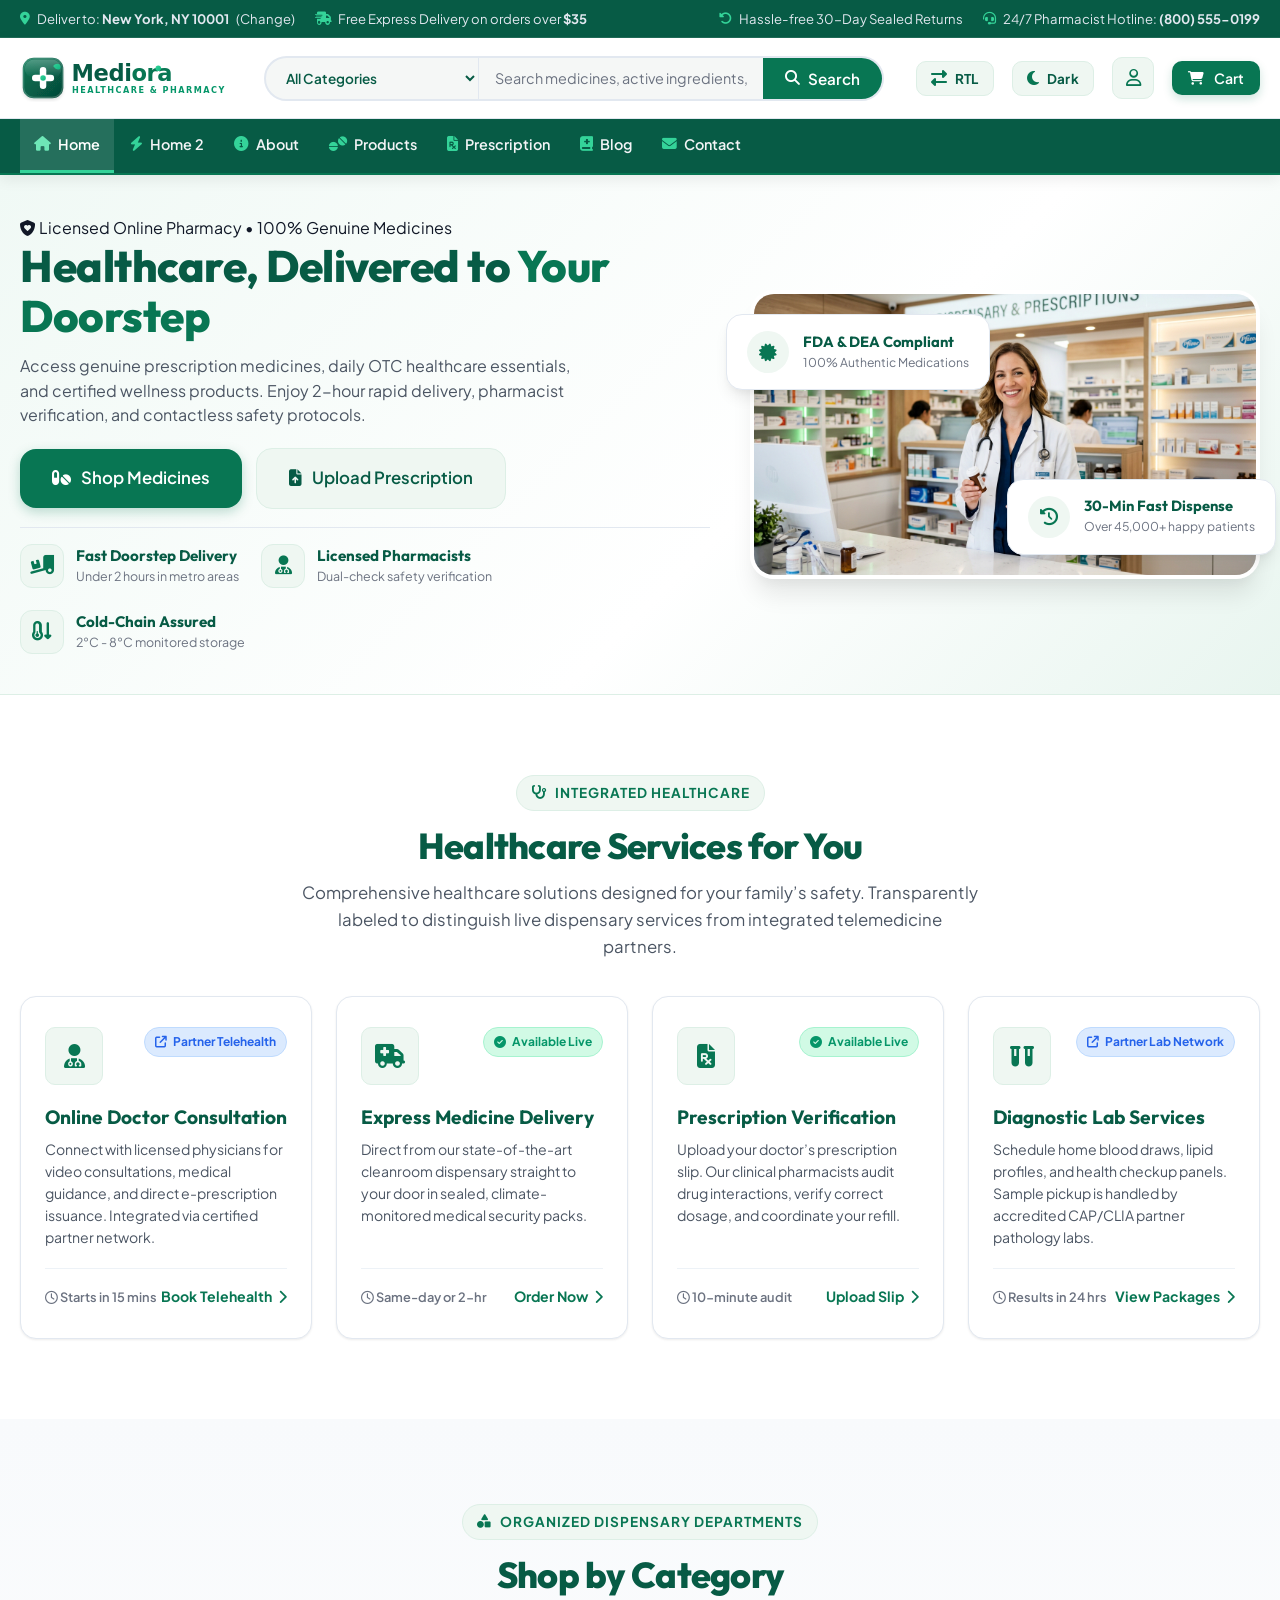
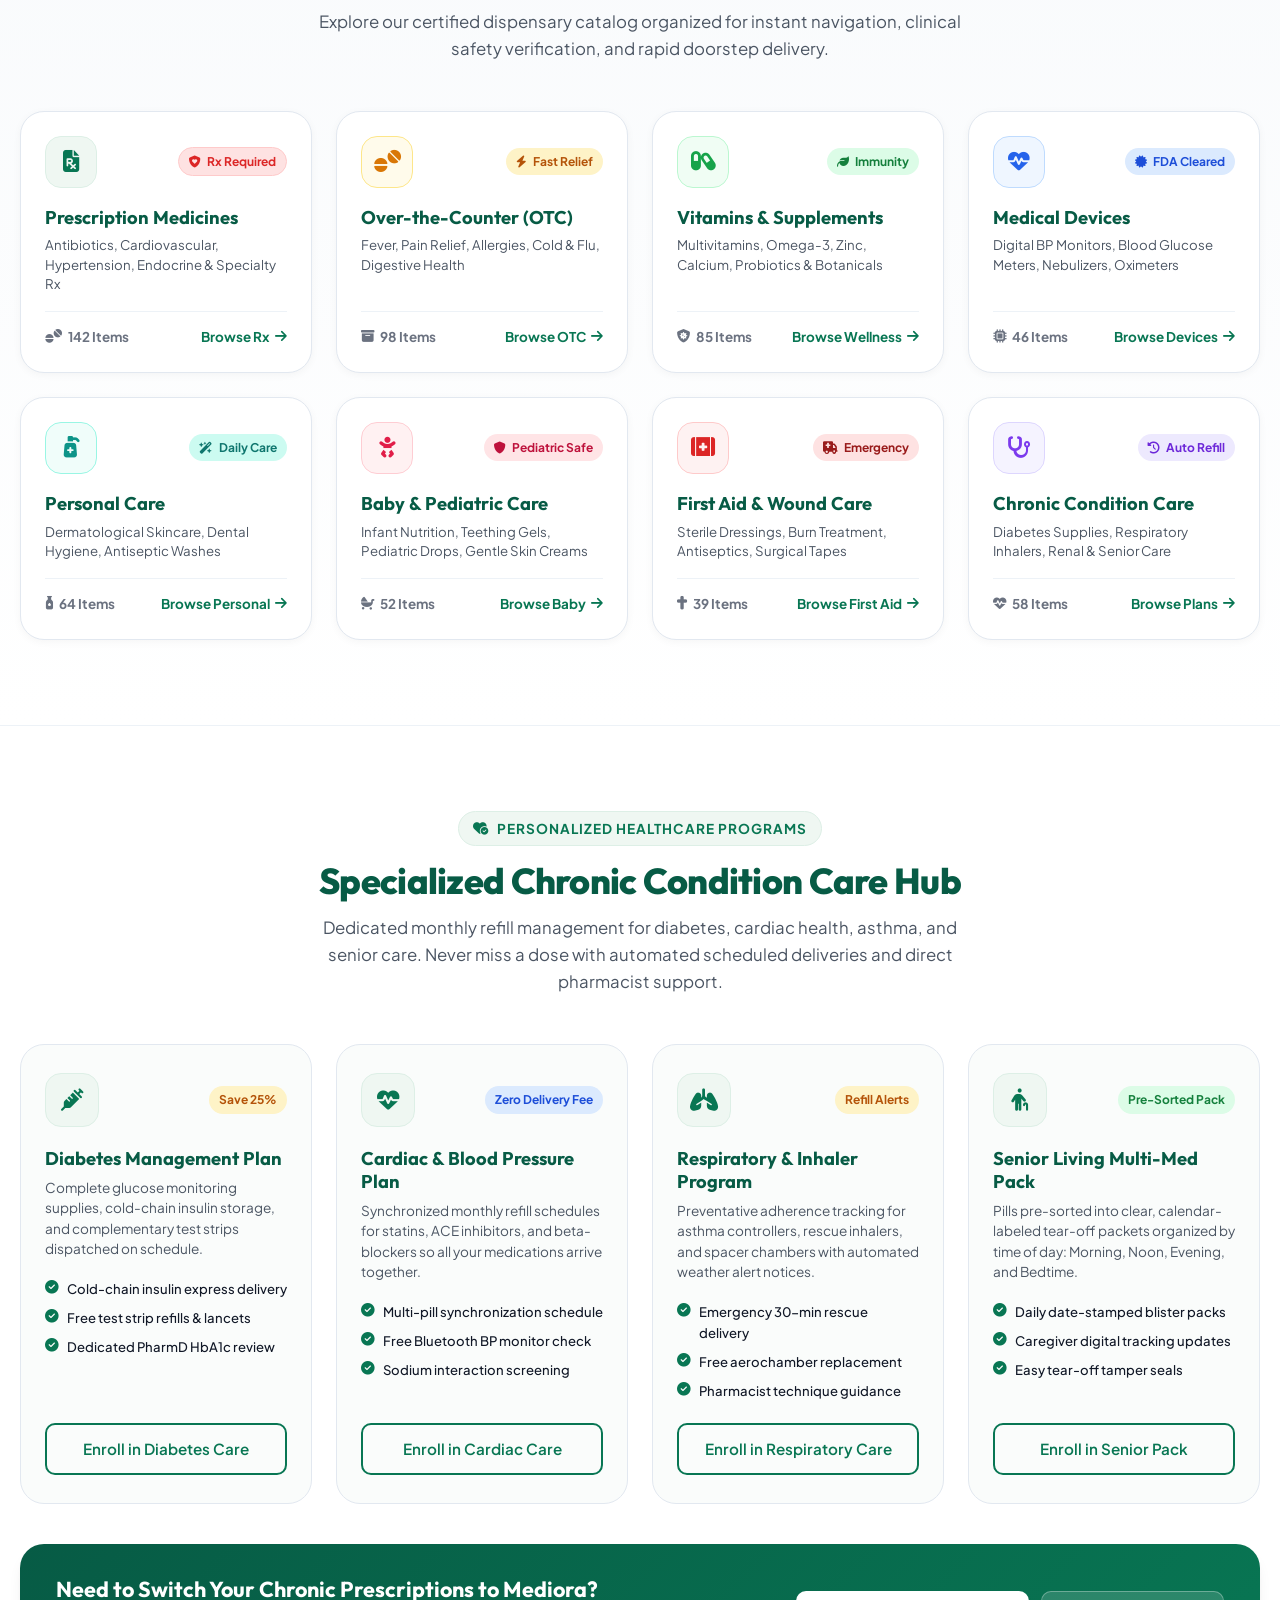
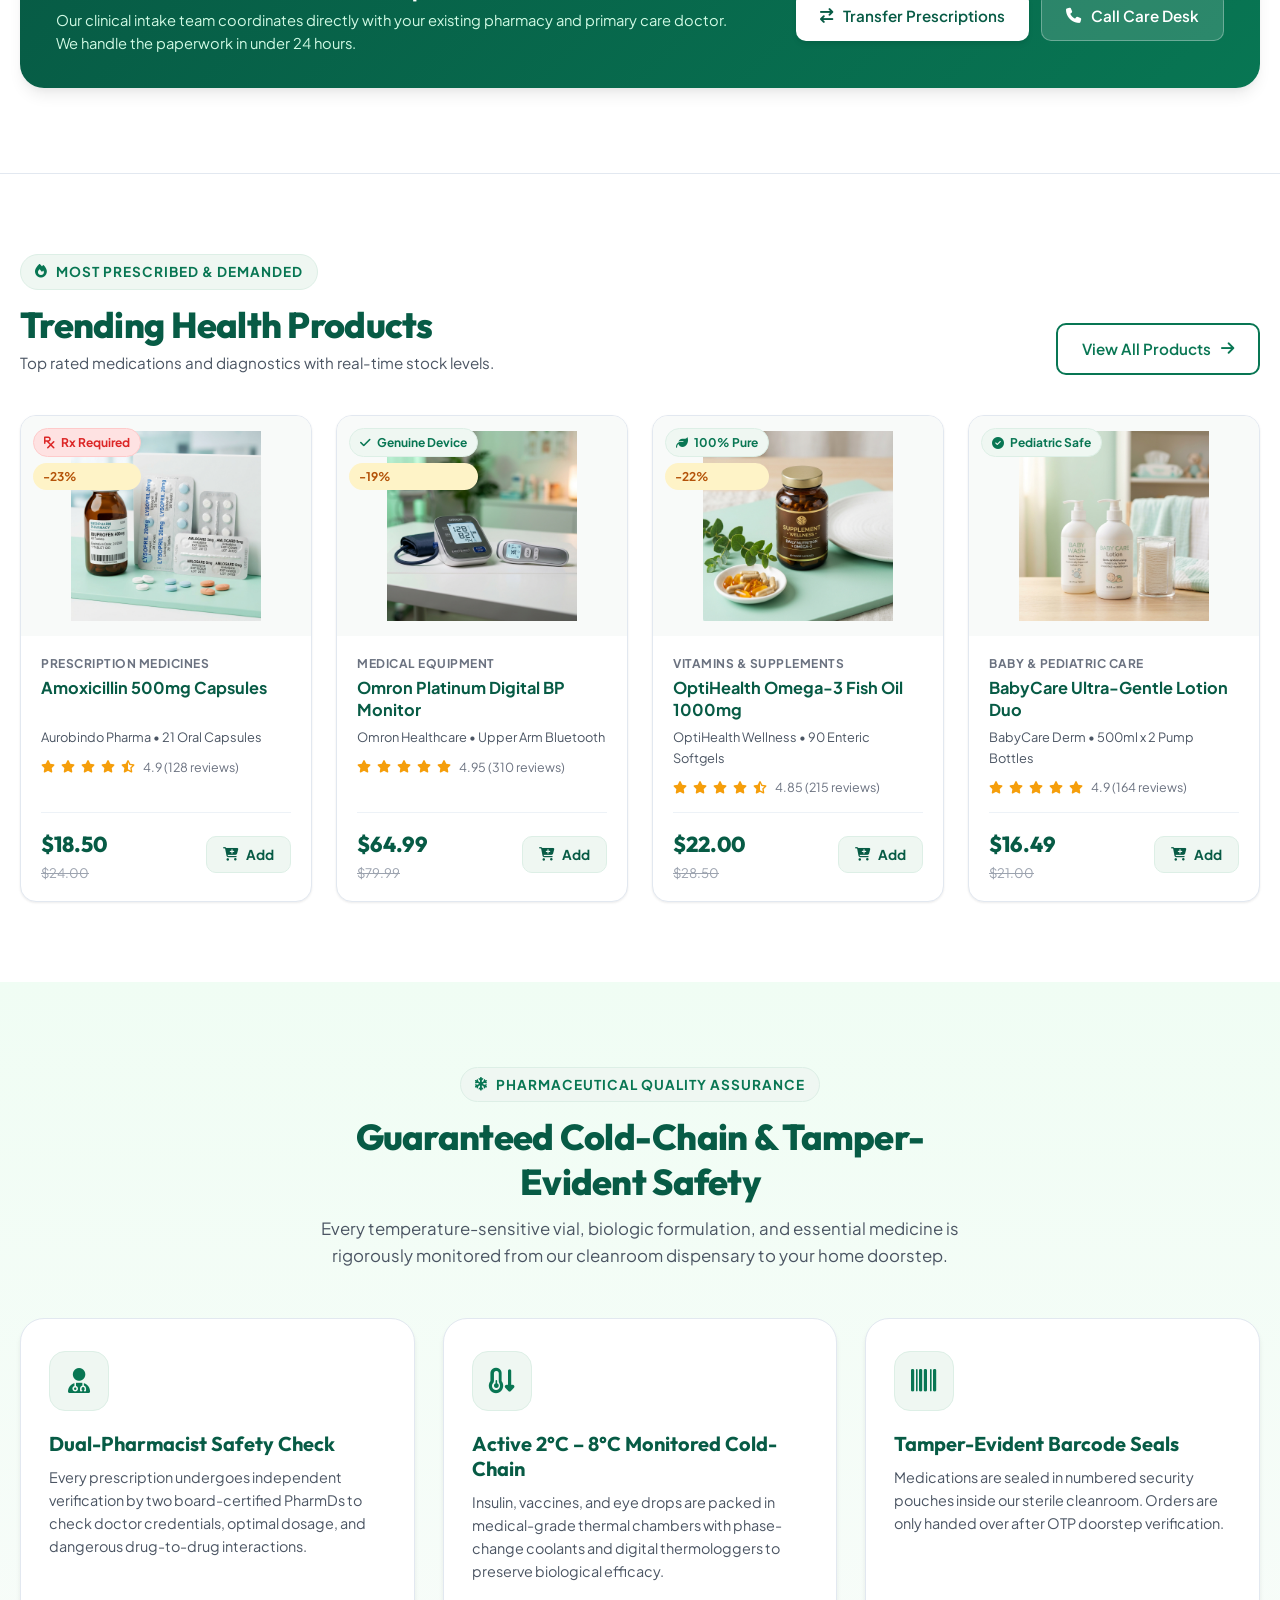
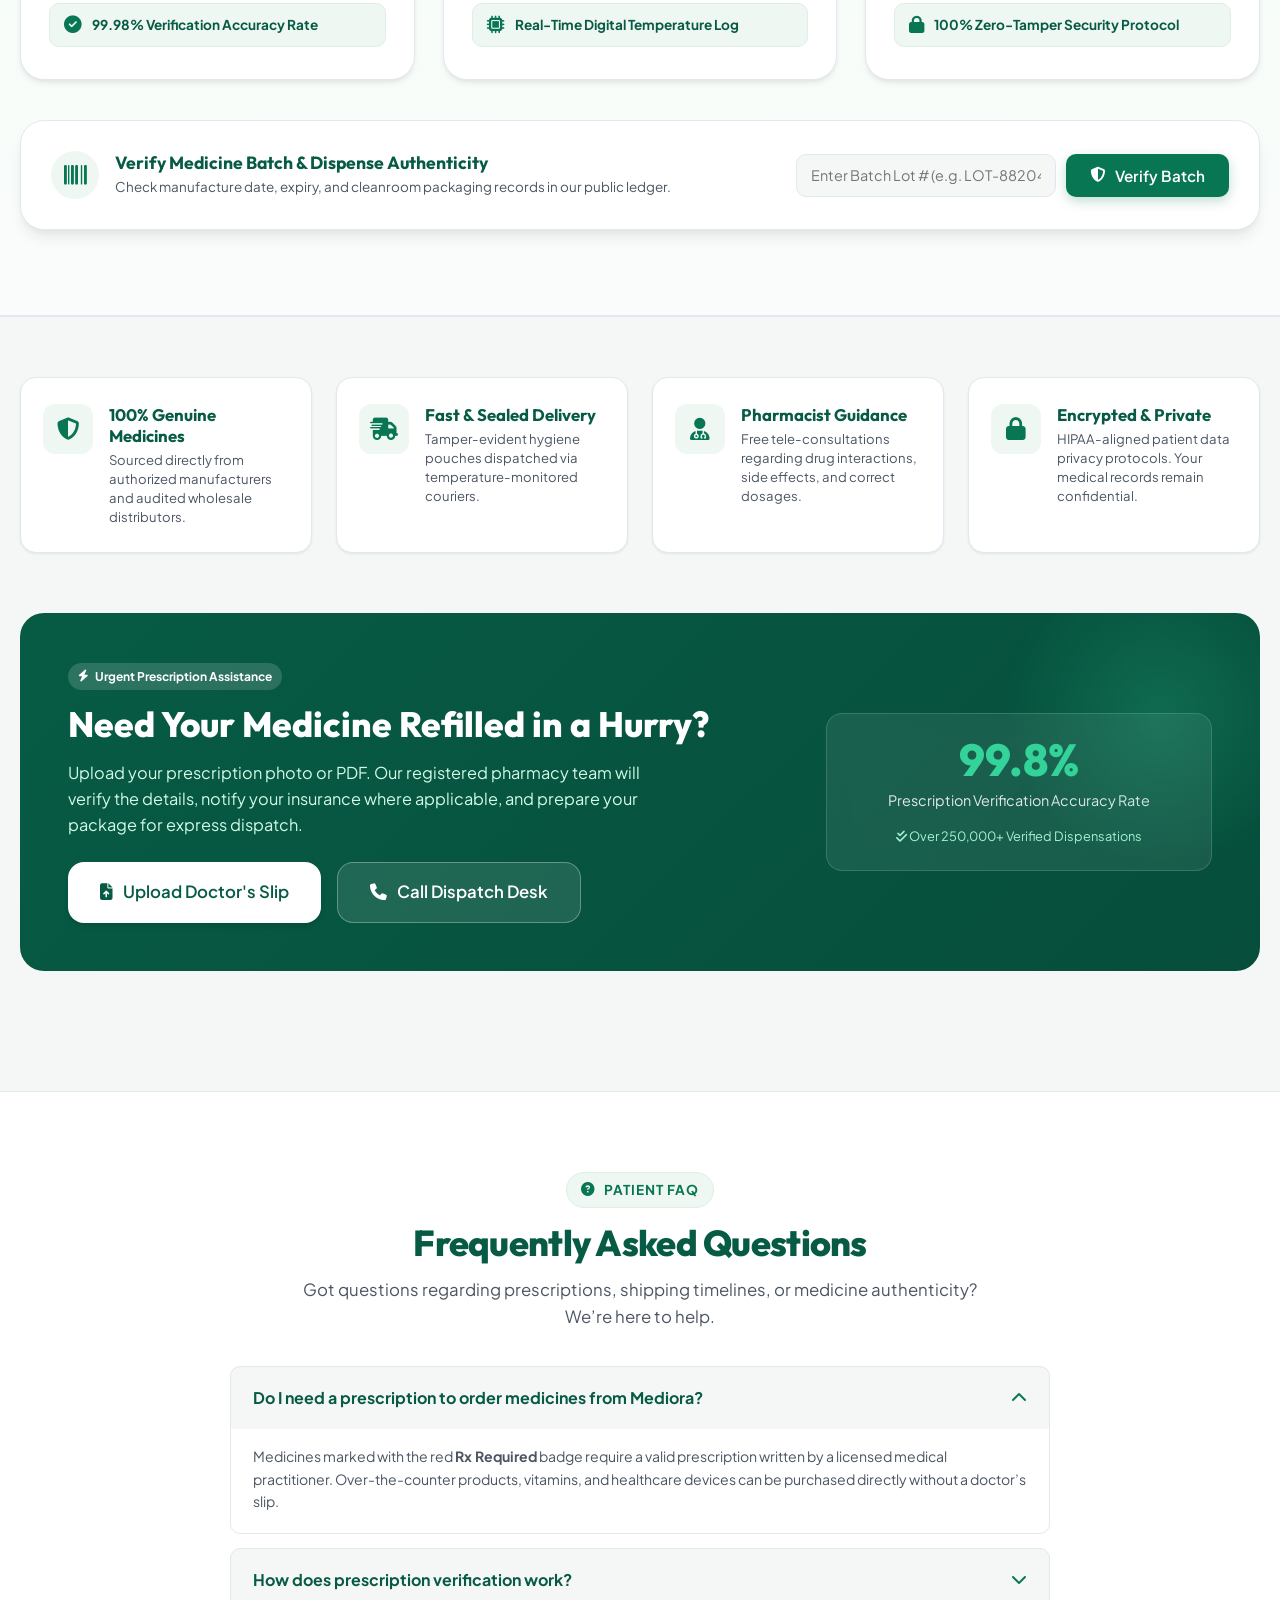
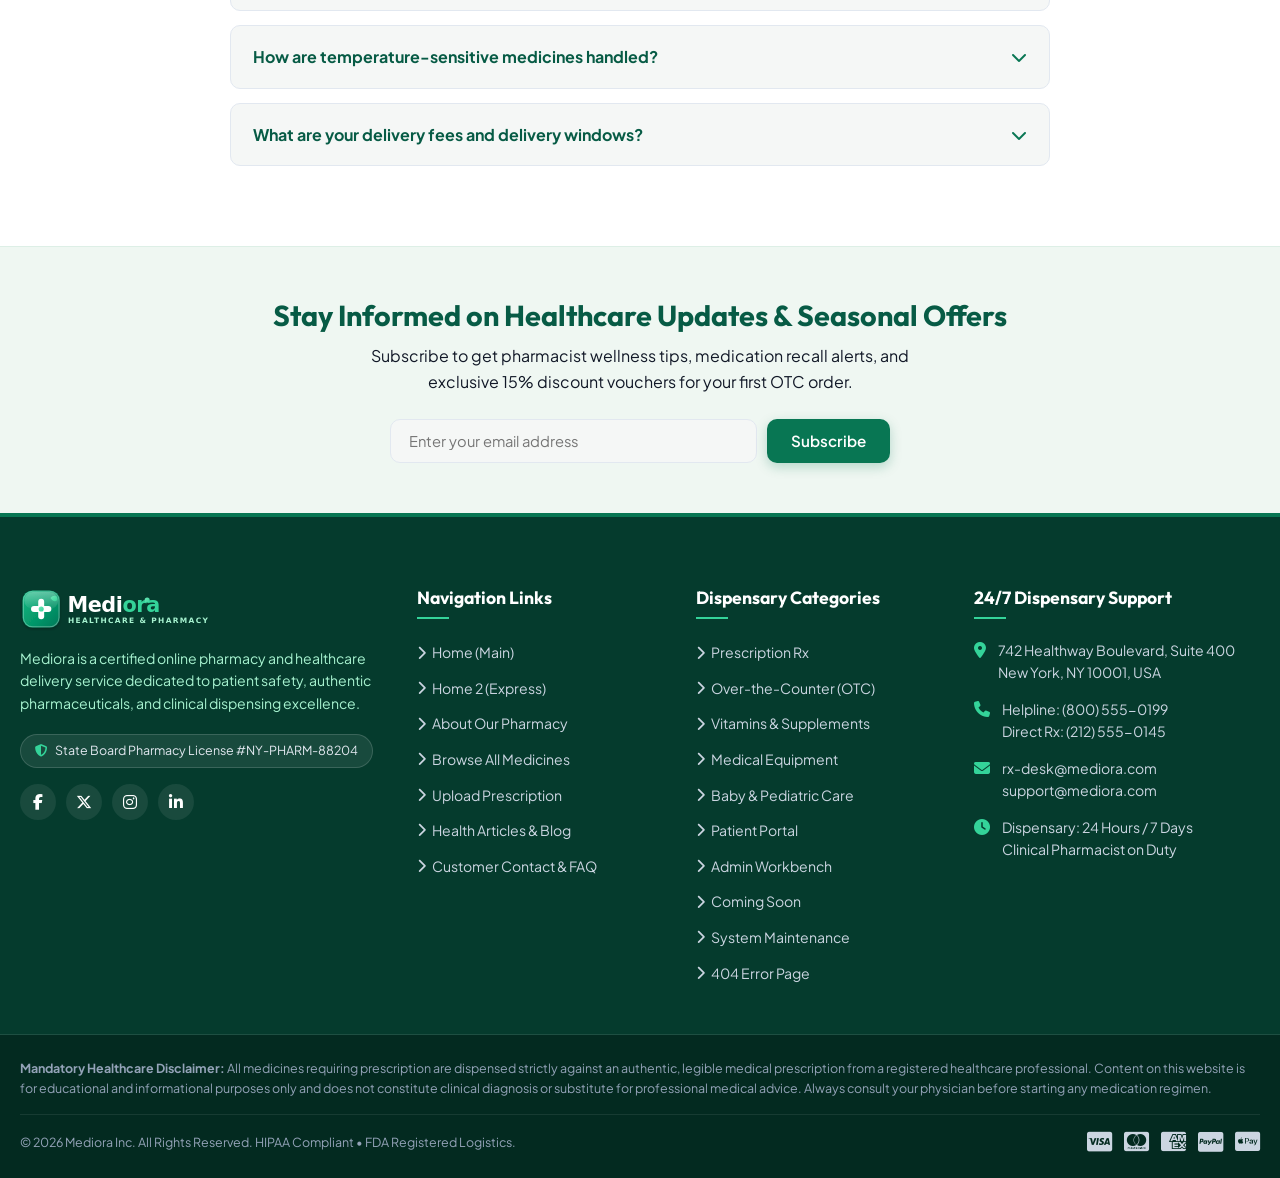
==== commit b28fb637: "final commit" ====
--- a/index.html
+++ b/index.html
@@ -123,6 +123,15 @@
               <a href="user-dashboard.html" class="dropdown-item">
                 <i class="fa-solid fa-id-card-clip"></i> User Dashboard
               </a>
+              <a href="coming-soon.html" class="dropdown-item">
+                <i class="fa-solid fa-rocket"></i> Coming Soon
+              </a>
+              <a href="maintenance.html" class="dropdown-item">
+                <i class="fa-solid fa-screwdriver-wrench"></i> Maintenance
+              </a>
+              <a href="404.html" class="dropdown-item">
+                <i class="fa-solid fa-triangle-exclamation"></i> 404 Error
+              </a>
             </div>
           </div>
 
@@ -1065,6 +1074,9 @@
           </li>
           <li><a href="user-dashboard.html"><i class="fa-solid fa-chevron-right"></i> Patient Portal</a></li>
           <li><a href="admin-dashboard.html"><i class="fa-solid fa-chevron-right"></i> Admin Workbench</a></li>
+          <li><a href="coming-soon.html"><i class="fa-solid fa-chevron-right"></i> Coming Soon</a></li>
+          <li><a href="maintenance.html"><i class="fa-solid fa-chevron-right"></i> System Maintenance</a></li>
+          <li><a href="404.html"><i class="fa-solid fa-chevron-right"></i> 404 Error Page</a></li>
         </ul>
       </div>
 
--- a/css/style.css
+++ b/css/style.css
@@ -363,19 +363,27 @@
   display: block;
 }
 
-.brand-logo .logo-dark {
-  display: none;
-}
-
-.brand-logo .logo-light {
-  display: block;
-}
-
-[data-theme="dark"] .brand-logo .logo-light {
+.logo-dark,
+.brand-logo .logo-dark,
+.dash-sidebar-brand .logo-dark {
   display: none !important;
 }
 
-[data-theme="dark"] .brand-logo .logo-dark {
+.logo-light,
+.brand-logo .logo-light,
+.dash-sidebar-brand .logo-light {
+  display: block !important;
+}
+
+[data-theme="dark"] .logo-light,
+[data-theme="dark"] .brand-logo .logo-light,
+[data-theme="dark"] .dash-sidebar-brand .logo-light {
+  display: none !important;
+}
+
+[data-theme="dark"] .logo-dark,
+[data-theme="dark"] .brand-logo .logo-dark,
+[data-theme="dark"] .dash-sidebar-brand .logo-dark {
   display: block !important;
 }
 
@@ -3392,13 +3400,13 @@
 }
 
 .dash-sidebar-toggle-btn {
+  display: none !important; /* Hidden on desktop view */
   width: 38px;
   height: 38px;
   border-radius: var(--radius-md);
   border: 1px solid var(--border-color);
   background: var(--subtle-gray);
   color: var(--dark-forest);
-  display: inline-flex;
   align-items: center;
   justify-content: center;
   cursor: pointer;
@@ -3412,11 +3420,7 @@
 }
 
 .dash-breadcrumb {
-  display: flex;
-  align-items: center;
-  gap: 8px;
-  font-size: 0.85rem;
-  color: var(--text-muted);
+  display: none !important; /* Removed from desktop and mobile views */
 }
 
 .dash-breadcrumb a {
@@ -3901,6 +3905,23 @@
   gap: 8px;
 }
 
+.dash-sidebar-shift-card,
+.dash-sidebar-info-card {
+  background: var(--subtle-gray);
+  border: 1px solid var(--border-color);
+  border-radius: var(--radius-md);
+  padding: 10px 12px;
+  font-size: 0.76rem;
+  color: var(--text-secondary);
+  margin-bottom: 12px;
+  line-height: 1.45;
+}
+
+.dash-sidebar-shift-card strong,
+.dash-sidebar-info-card strong {
+  color: var(--dark-forest);
+}
+
 .dash-nav-category-title {
   font-size: 0.72rem;
   font-weight: 700;
@@ -4270,13 +4291,20 @@
 /* Dashboard Tables */
 .dash-table-wrap {
   overflow-x: auto;
+  -webkit-overflow-scrolling: touch;
   border: 1px solid var(--border-color);
   border-radius: var(--radius-md);
   background: var(--pure-white);
+  width: 100%;
+  max-width: 100%;
+  display: block;
+  margin-bottom: 16px;
+  position: relative;
 }
 
 .dash-table {
   width: 100%;
+  min-width: 620px; /* CRITICAL: prevents crushing columns and action buttons on mobile */
   border-collapse: collapse;
   text-align: left;
   font-size: 0.88rem;
@@ -4298,8 +4326,121 @@
   vertical-align: middle;
 }
 
+.dash-table td strong,
+.dash-table td .btn,
+.dash-table td .badge,
+.dash-table th,
+.btn-xs,
+.btn-sm {
+  white-space: nowrap !important;
+}
+
 .dash-table tr:hover td {
   background: #F9FBFA;
+}
+
+/* Multi-Column Dashboard Grids */
+.dash-grid-2col {
+  display: grid;
+  grid-template-columns: 1.2fr 0.8fr;
+  gap: 24px;
+  align-items: start;
+}
+
+.dash-grid-equal {
+  display: grid;
+  grid-template-columns: 1fr 1fr;
+  gap: 24px;
+}
+
+.dash-grid-charts {
+  display: grid;
+  grid-template-columns: 1.35fr 0.85fr;
+  gap: 24px;
+}
+
+/* Refill Alert Box Components */
+.refill-alert-box {
+  padding: 14px 16px;
+  border-radius: var(--radius-md);
+  margin-bottom: 14px;
+}
+
+.refill-alert-box strong {
+  font-size: 0.92rem;
+  display: block;
+}
+
+.refill-alert-tag {
+  font-size: 0.75rem;
+  font-weight: 700;
+}
+
+.refill-alert-meta {
+  font-size: 0.8rem;
+  margin: 4px 0 10px 0;
+}
+
+.refill-urgent {
+  border-left: 4px solid #EF4444;
+  background: #FEF2F2;
+}
+
+.refill-urgent strong {
+  color: #991B1B;
+}
+
+.refill-urgent .refill-alert-tag {
+  color: #B91C1C;
+}
+
+.refill-urgent .refill-alert-meta {
+  color: #7F1D1D;
+}
+
+.refill-warning {
+  border-left: 4px solid #F59E0B;
+  background: #FFFBEB;
+}
+
+.refill-warning strong {
+  color: #92400E;
+}
+
+.refill-warning .refill-alert-tag {
+  color: #B45309;
+}
+
+.refill-warning .refill-alert-meta {
+  color: #78350F;
+}
+
+[data-theme="dark"] .refill-urgent {
+  background: #2D1414 !important;
+  border-left-color: #EF4444 !important;
+}
+
+[data-theme="dark"] .refill-urgent strong,
+[data-theme="dark"] .refill-urgent .refill-alert-tag {
+  color: #FCA5A5 !important;
+}
+
+[data-theme="dark"] .refill-urgent .refill-alert-meta {
+  color: #FECACA !important;
+}
+
+[data-theme="dark"] .refill-warning {
+  background: #2A200B !important;
+  border-left-color: #F59E0B !important;
+}
+
+[data-theme="dark"] .refill-warning strong,
+[data-theme="dark"] .refill-warning .refill-alert-tag {
+  color: #FCD34D !important;
+}
+
+[data-theme="dark"] .refill-warning .refill-alert-meta {
+  color: #FDE68A !important;
 }
 
 /* Responsive Dashboard Breakpoints */
@@ -4452,6 +4593,10 @@
 }
 
 @media (max-width: 1024px) {
+  .dash-sidebar-toggle-btn {
+    display: inline-flex !important;
+  }
+
   .dash-sidebar-mobile-bar {
     display: flex;
     align-items: center;
@@ -4462,20 +4607,23 @@
     flex-shrink: 0;
   }
 
+  .dash-sidebar-title-badge {
+    display: inline-flex;
+    align-items: center;
+    gap: 8px;
+    font-size: 0.84rem;
+    font-weight: 700;
+    color: var(--primary-green);
+    background: var(--soft-medical-green);
+    border: 1px solid var(--mint-green);
+    padding: 6px 12px;
+    border-radius: var(--radius-full);
+  }
+
   .dash-sidebar-brand {
     display: flex;
     align-items: center;
     gap: 8px;
-  }
-
-  .dash-sidebar-portal-tag {
-    font-size: 0.72rem;
-    font-weight: 700;
-    color: var(--primary-green);
-    background: var(--soft-medical-green);
-    border: 1px solid var(--mint-green);
-    padding: 2px 8px;
-    border-radius: var(--radius-full);
   }
 
   .dashboard-sidebar {
@@ -4490,10 +4638,40 @@
     z-index: 1050;
     transform: translateX(-100%);
     transition: transform 0.28s cubic-bezier(0.16, 1, 0.3, 1), box-shadow 0.28s ease;
+    overflow: hidden;
+    display: flex;
+    flex-direction: column;
+  }
+
+  .dashboard-sidebar .dash-sidebar-header {
+    padding: 12px 16px;
+  }
+
+  .dashboard-sidebar .dash-avatar {
+    width: 44px;
+    height: 44px;
+    font-size: 1.15rem;
+    margin: 0 auto 6px auto;
+  }
+
+  .dashboard-sidebar .dash-user-card h4 {
+    font-size: 0.95rem;
+  }
+
+  .dashboard-sidebar .dash-user-card p {
+    font-size: 0.72rem;
+  }
+
+  .dashboard-sidebar .dash-sidebar-body {
+    flex: 1 1 auto;
     overflow-y: auto;
     -webkit-overflow-scrolling: touch;
-    display: flex;
-    flex-direction: column;
+    padding: 12px;
+  }
+
+  .dashboard-sidebar .dash-sidebar-footer {
+    flex-shrink: 0;
+    padding: 12px;
   }
 
   .dashboard-sidebar.mobile-open {
@@ -4540,13 +4718,27 @@
 
   .dashboard-header-bar {
     padding: 8px 12px;
-    gap: 8px;
+    gap: 6px;
   }
   .dash-header-left {
-    gap: 8px;
+    gap: 6px;
   }
   .dash-header-right {
-    gap: 6px;
+    gap: 4px;
+  }
+  .dash-icon-btn {
+    width: 34px;
+    height: 34px;
+    min-width: 34px;
+    min-height: 34px;
+    font-size: 0.88rem;
+  }
+  .dash-sidebar-toggle-btn {
+    width: 34px;
+    height: 34px;
+    min-width: 34px;
+    min-height: 34px;
+    font-size: 0.95rem;
   }
   .dash-profile-meta,
   .dash-profile-caret {
@@ -4556,6 +4748,14 @@
     padding: 2px;
     border-radius: 50%;
   }
+  .dash-profile-avatar {
+    width: 32px;
+    height: 32px;
+    font-size: 0.78rem;
+  }
+  .dash-header-right a[href="index.html"] {
+    display: none !important;
+  }
   .dash-profile-dropdown {
     right: 0;
     width: 240px;
@@ -4565,7 +4765,15 @@
     left: 0;
   }
   .brand-logo img {
-    height: 34px;
+    height: 30px;
+    max-width: 105px;
+  }
+
+  .dash-sidebar-mobile-bar {
+    padding: 10px 14px;
+  }
+  .dash-sidebar-brand img {
+    height: 22px !important;
   }
 
   .dash-kpi-grid {
@@ -4593,6 +4801,105 @@
   .order-step-bubble {
     margin-bottom: 0;
     flex-shrink: 0;
+  }
+
+  /* Collapse all multi-column dashboard sections to 1 column on tablet & mobile */
+  .dash-grid-2col,
+  .dash-grid-equal,
+  .dash-grid-charts,
+  [style*="grid-template-columns:1.2fr 0.8fr"],
+  [style*="grid-template-columns: 1.2fr 0.8fr"],
+  [style*="grid-template-columns:1.35fr 0.85fr"],
+  [style*="grid-template-columns: 1.35fr 0.85fr"],
+  [style*="grid-template-columns:1fr 1fr"],
+  [style*="grid-template-columns: 1fr 1fr"],
+  [style*="minmax(320px"],
+  [style*="minmax(280px"],
+  [style*="minmax(240px"],
+  [style*="minmax(220px"] {
+    grid-template-columns: 1fr !important;
+    gap: 16px !important;
+  }
+
+  .dash-page-header {
+    flex-direction: column;
+    align-items: flex-start;
+    gap: 12px;
+    margin-bottom: 18px;
+  }
+
+  .dash-page-header-title {
+    font-size: 1.28rem;
+  }
+
+  .dash-welcome-hero {
+    padding: 18px 16px !important;
+  }
+
+  .dash-welcome-hero > div {
+    flex-direction: column !important;
+    align-items: flex-start !important;
+    gap: 14px !important;
+  }
+
+  .dash-welcome-hero .btn {
+    width: 100%;
+    justify-content: center;
+  }
+
+  .dash-card {
+    margin-bottom: 16px;
+  }
+
+  .dash-card-header {
+    padding: 14px 16px;
+    gap: 10px;
+  }
+
+  .dash-card-body {
+    padding: 14px 16px;
+  }
+
+  .dashboard-main-content {
+    padding: 14px 12px !important;
+  }
+
+  .dash-toolbar-flex {
+    flex-direction: column;
+    align-items: stretch;
+    gap: 10px;
+  }
+
+  .dash-toolbar-flex > div {
+    max-width: 100% !important;
+    width: 100%;
+  }
+
+  .dash-filter-inputs {
+    width: 100%;
+    justify-content: flex-start;
+    gap: 8px;
+    flex-wrap: wrap;
+  }
+}
+
+@media (max-width: 480px) {
+  .dash-card-header {
+    padding: 12px 14px;
+    flex-direction: column;
+    align-items: flex-start;
+    gap: 8px;
+  }
+  .dash-card-header > div:last-child,
+  .dash-card-header > button:last-child,
+  .dash-card-header > a:last-child {
+    align-self: flex-start;
+  }
+  .dash-card-body {
+    padding: 12px 10px;
+  }
+  .dashboard-main-content {
+    padding: 10px 8px !important;
   }
 }
 
@@ -11328,13 +11635,62 @@
 }
 
 [data-theme="dark"] .dash-nav-btn {
-  color: #CBD5E1 !important;
+  color: #E2E8F0 !important;
+}
+
+[data-theme="dark"] .dash-nav-btn span {
+  color: #E2E8F0 !important;
+}
+
+[data-theme="dark"] .dash-nav-btn i {
+  color: #34D399 !important;
 }
 
 [data-theme="dark"] .dash-nav-btn:hover,
 [data-theme="dark"] .dash-nav-btn.active {
   background: #1E332E !important;
+  color: #FFFFFF !important;
+}
+
+[data-theme="dark"] .dash-nav-btn:hover span,
+[data-theme="dark"] .dash-nav-btn.active span {
+  color: #FFFFFF !important;
+}
+
+[data-theme="dark"] .dash-nav-btn:hover i,
+[data-theme="dark"] .dash-nav-btn.active i {
   color: #34D399 !important;
+}
+
+[data-theme="dark"] .dash-sidebar-title-badge {
+  background: #1E332E !important;
+  border-color: #087653 !important;
+  color: #34D399 !important;
+}
+
+[data-theme="dark"] .dashboard-sidebar {
+  background: #0D171F !important;
+  border-right-color: #243644 !important;
+}
+
+[data-theme="dark"] .dash-sidebar-header {
+  border-bottom-color: #243644 !important;
+}
+
+[data-theme="dark"] .dash-sidebar-footer {
+  border-top-color: #243644 !important;
+}
+
+[data-theme="dark"] .dash-sidebar-shift-card,
+[data-theme="dark"] .dash-sidebar-info-card {
+  background: #14222D !important;
+  border-color: #243644 !important;
+  color: #CBD5E1 !important;
+}
+
+[data-theme="dark"] .dash-sidebar-shift-card strong,
+[data-theme="dark"] .dash-sidebar-info-card strong {
+  color: #F8FAFC !important;
 }
 
 [data-theme="dark"] .dashboard-header-bar,
@@ -11836,3 +12192,850 @@
   background: rgba(52, 211, 153, 0.15) !important;
   color: #FFFFFF !important;
 }
+
+/* =========================================================================
+   UTILITY PAGES (404, COMING SOON, MAINTENANCE)
+   ========================================================================= */
+
+.utility-page-section {
+  padding: 60px 0 90px 0;
+  position: relative;
+  background: linear-gradient(180deg, #F0FDF4 0%, #FFFFFF 60%, #F8FAFC 100%);
+  min-height: calc(100vh - 280px);
+  display: flex;
+  align-items: center;
+}
+
+.utility-content-wrapper {
+  max-width: 960px;
+  margin: 0 auto;
+  text-align: center;
+  position: relative;
+  z-index: 2;
+}
+
+.utility-badge {
+  display: inline-flex;
+  align-items: center;
+  gap: 8px;
+  padding: 7px 18px;
+  border-radius: 999px;
+  font-size: 0.85rem;
+  font-weight: 700;
+  margin-bottom: 20px;
+  text-transform: uppercase;
+  letter-spacing: 0.6px;
+  box-shadow: 0 2px 8px rgba(0,0,0,0.04);
+}
+
+.utility-badge-404 {
+  background: #FEF2F2;
+  color: #DC2626;
+  border: 1px solid #FECACA;
+}
+
+.utility-badge-soon {
+  background: #ECFDF5;
+  color: #059669;
+  border: 1px solid #A7F3D0;
+}
+
+.utility-badge-maint {
+  background: #FFFBEB;
+  color: #D97706;
+  border: 1px solid #FDE68A;
+}
+
+.utility-title {
+  font-family: var(--font-heading);
+  font-size: 2.75rem;
+  font-weight: 800;
+  color: var(--dark-forest);
+  line-height: 1.2;
+  margin-bottom: 16px;
+  letter-spacing: -0.5px;
+}
+
+.utility-title-accent {
+  background: linear-gradient(135deg, var(--primary-green) 0%, #047857 100%);
+  -webkit-background-clip: text;
+  -webkit-text-fill-color: transparent;
+}
+
+.utility-subtitle {
+  font-size: 1.12rem;
+  color: var(--text-secondary);
+  line-height: 1.65;
+  max-width: 720px;
+  margin: 0 auto 36px auto;
+}
+
+/* 404 Hero Illustration & Large Code */
+.error-hero-graphic {
+  position: relative;
+  display: inline-flex;
+  align-items: center;
+  justify-content: center;
+  margin-bottom: 28px;
+}
+
+.error-hero-big-number {
+  font-size: clamp(5.5rem, 14vw, 9.5rem);
+  font-weight: 900;
+  line-height: 1;
+  font-family: var(--font-heading);
+  letter-spacing: -3px;
+  color: transparent;
+  background: linear-gradient(135deg, var(--primary-green) 0%, #064E3B 100%);
+  -webkit-background-clip: text;
+  -webkit-text-fill-color: transparent;
+  display: flex;
+  align-items: center;
+  gap: 12px;
+  text-shadow: 0 10px 30px rgba(5, 150, 105, 0.15);
+}
+
+.error-pill-anim {
+  width: 90px;
+  height: 90px;
+  border-radius: 50%;
+  background: linear-gradient(135deg, #10B981 0%, #059669 100%);
+  box-shadow: 0 12px 28px rgba(16, 185, 129, 0.35);
+  display: inline-flex;
+  align-items: center;
+  justify-content: center;
+  color: #FFFFFF;
+  font-size: 2.8rem;
+  animation: floatCapsule 4s ease-in-out infinite;
+}
+
+@keyframes floatCapsule {
+  0%, 100% { transform: translateY(0) rotate(0deg); }
+  50% { transform: translateY(-12px) rotate(8deg); }
+}
+
+/* Search Box on 404 */
+.utility-search-card {
+  background: var(--pure-white);
+  border: 1px solid var(--border-color);
+  border-radius: var(--radius-lg);
+  padding: 16px 20px;
+  box-shadow: var(--shadow-md);
+  max-width: 620px;
+  margin: 0 auto 36px auto;
+  text-align: left;
+}
+
+.utility-search-form {
+  display: flex;
+  gap: 10px;
+  align-items: center;
+}
+
+.utility-search-form input {
+  flex: 1;
+  border: 1.5px solid var(--border-color);
+  border-radius: var(--radius-md);
+  padding: 12px 16px;
+  font-size: 0.95rem;
+  color: var(--text-primary);
+  background: #F9FBFA;
+  transition: all 0.2s ease;
+}
+
+.utility-search-form input:focus {
+  outline: none;
+  border-color: var(--primary-green);
+  background: #FFFFFF;
+  box-shadow: 0 0 0 3px rgba(5, 150, 105, 0.12);
+}
+
+.utility-trending-tags {
+  margin-top: 12px;
+  display: flex;
+  align-items: center;
+  gap: 8px;
+  flex-wrap: wrap;
+  font-size: 0.8rem;
+  color: var(--text-muted);
+}
+
+.utility-tag-link {
+  background: var(--subtle-gray);
+  color: var(--text-secondary);
+  padding: 3px 10px;
+  border-radius: 999px;
+  font-size: 0.78rem;
+  text-decoration: none;
+  font-weight: 500;
+  transition: all 0.2s;
+}
+
+.utility-tag-link:hover {
+  background: var(--primary-green);
+  color: #FFFFFF;
+}
+
+/* Quick Navigation Cards Grid */
+.utility-cards-grid {
+  display: grid;
+  grid-template-columns: repeat(4, 1fr);
+  gap: 20px;
+  margin-bottom: 40px;
+  text-align: left;
+}
+
+.utility-nav-card {
+  background: var(--pure-white);
+  border: 1px solid var(--border-color);
+  border-radius: var(--radius-lg);
+  padding: 22px 20px;
+  box-shadow: var(--shadow-sm);
+  transition: all 0.25s ease;
+  display: flex;
+  flex-direction: column;
+  justify-content: space-between;
+  text-decoration: none;
+  color: inherit;
+  position: relative;
+  overflow: hidden;
+}
+
+.utility-nav-card::before {
+  content: '';
+  position: absolute;
+  top: 0;
+  left: 0;
+  right: 0;
+  height: 3px;
+  background: transparent;
+  transition: background 0.25s;
+}
+
+.utility-nav-card:hover {
+  transform: translateY(-4px);
+  box-shadow: var(--shadow-lg);
+  border-color: var(--primary-green);
+}
+
+.utility-nav-card:hover::before {
+  background: var(--primary-green);
+}
+
+.utility-card-icon {
+  width: 48px;
+  height: 48px;
+  border-radius: var(--radius-md);
+  background: var(--soft-medical-green);
+  color: var(--primary-green);
+  display: inline-flex;
+  align-items: center;
+  justify-content: center;
+  font-size: 1.35rem;
+  margin-bottom: 16px;
+}
+
+.utility-card-title {
+  font-size: 1.05rem;
+  font-weight: 700;
+  color: var(--dark-forest);
+  margin-bottom: 6px;
+}
+
+.utility-card-desc {
+  font-size: 0.84rem;
+  color: var(--text-secondary);
+  line-height: 1.45;
+  margin-bottom: 16px;
+}
+
+.utility-card-link-text {
+  font-size: 0.85rem;
+  font-weight: 700;
+  color: var(--primary-green);
+  display: inline-flex;
+  align-items: center;
+  gap: 6px;
+  margin-top: auto;
+}
+
+/* Emergency Helpline Alert Bar */
+.utility-emergency-bar {
+  background: linear-gradient(135deg, #032A20 0%, #064E3B 100%);
+  color: #FFFFFF;
+  border-radius: var(--radius-lg);
+  padding: 20px 28px;
+  display: flex;
+  align-items: center;
+  justify-content: space-between;
+  gap: 20px;
+  text-align: left;
+  box-shadow: var(--shadow-md);
+}
+
+.utility-emergency-left {
+  display: flex;
+  align-items: center;
+  gap: 16px;
+}
+
+.utility-emergency-icon {
+  width: 46px;
+  height: 46px;
+  border-radius: 50%;
+  background: rgba(52, 211, 153, 0.2);
+  color: #34D399;
+  display: flex;
+  align-items: center;
+  justify-content: center;
+  font-size: 1.3rem;
+  flex-shrink: 0;
+}
+
+.utility-emergency-text h4 {
+  font-size: 1.05rem;
+  color: #FFFFFF;
+  margin-bottom: 3px;
+}
+
+.utility-emergency-text p {
+  font-size: 0.85rem;
+  color: #A7F3D0;
+  margin: 0;
+}
+
+.utility-emergency-actions {
+  display: flex;
+  gap: 10px;
+  flex-shrink: 0;
+}
+
+/* COUNTDOWN TIMER COMPONENT (Coming Soon & Maintenance) */
+.countdown-grid {
+  display: grid;
+  grid-template-columns: repeat(4, 1fr);
+  gap: 18px;
+  max-width: 640px;
+  margin: 0 auto 36px auto;
+}
+
+.countdown-card {
+  background: var(--pure-white);
+  border: 1.5px solid var(--border-color);
+  border-radius: var(--radius-lg);
+  padding: 20px 14px;
+  box-shadow: var(--shadow-md);
+  text-align: center;
+  position: relative;
+  overflow: hidden;
+}
+
+.countdown-card::after {
+  content: '';
+  position: absolute;
+  top: 0;
+  left: 0;
+  right: 0;
+  height: 3px;
+  background: linear-gradient(90deg, var(--primary-green), #34D399);
+}
+
+.countdown-num {
+  font-size: clamp(2.2rem, 5vw, 3.2rem);
+  font-weight: 800;
+  color: var(--dark-forest);
+  font-family: var(--font-heading);
+  line-height: 1;
+  display: block;
+  margin-bottom: 6px;
+}
+
+.countdown-label {
+  font-size: 0.78rem;
+  text-transform: uppercase;
+  letter-spacing: 0.8px;
+  font-weight: 700;
+  color: var(--text-muted);
+}
+
+/* Subscribe & Notify Form */
+.notify-subscribe-box {
+  background: var(--pure-white);
+  border: 1px solid var(--border-color);
+  border-radius: var(--radius-lg);
+  padding: 28px;
+  box-shadow: var(--shadow-md);
+  max-width: 580px;
+  margin: 0 auto 40px auto;
+  text-align: center;
+}
+
+.notify-subscribe-box h3 {
+  font-size: 1.2rem;
+  color: var(--dark-forest);
+  margin-bottom: 8px;
+}
+
+.notify-subscribe-box p {
+  font-size: 0.88rem;
+  color: var(--text-secondary);
+  margin-bottom: 18px;
+}
+
+.notify-form-flex {
+  display: flex;
+  gap: 10px;
+  margin-bottom: 12px;
+}
+
+.notify-form-flex input {
+  flex: 1;
+  padding: 12px 16px;
+  border: 1.5px solid var(--border-color);
+  border-radius: var(--radius-md);
+  font-size: 0.92rem;
+  background: #F9FBFA;
+}
+
+.notify-form-flex input:focus {
+  outline: none;
+  border-color: var(--primary-green);
+  background: #FFFFFF;
+}
+
+.notify-gdpr-note {
+  font-size: 0.76rem;
+  color: var(--text-muted);
+  display: flex;
+  align-items: center;
+  justify-content: center;
+  gap: 6px;
+}
+
+/* Feature Highlights Grid (Coming Soon) */
+.features-preview-grid {
+  display: grid;
+  grid-template-columns: repeat(3, 1fr);
+  gap: 24px;
+  margin-bottom: 40px;
+  text-align: left;
+}
+
+.feature-preview-card {
+  background: var(--pure-white);
+  border: 1px solid var(--border-color);
+  border-radius: var(--radius-lg);
+  padding: 26px 22px;
+  box-shadow: var(--shadow-sm);
+  transition: all 0.25s;
+}
+
+.feature-preview-card:hover {
+  transform: translateY(-4px);
+  box-shadow: var(--shadow-md);
+  border-color: var(--primary-green);
+}
+
+.feature-preview-tag {
+  display: inline-block;
+  font-size: 0.72rem;
+  font-weight: 700;
+  text-transform: uppercase;
+  letter-spacing: 0.6px;
+  color: var(--primary-green);
+  background: var(--soft-medical-green);
+  padding: 3px 10px;
+  border-radius: 999px;
+  margin-bottom: 14px;
+}
+
+.feature-preview-card h4 {
+  font-size: 1.15rem;
+  color: var(--dark-forest);
+  margin-bottom: 8px;
+}
+
+.feature-preview-card p {
+  font-size: 0.86rem;
+  color: var(--text-secondary);
+  line-height: 1.5;
+  margin: 0;
+}
+
+/* Milestone Progress Tracker */
+.milestone-tracker-card {
+  background: var(--pure-white);
+  border: 1px solid var(--border-color);
+  border-radius: var(--radius-lg);
+  padding: 24px 28px;
+  box-shadow: var(--shadow-sm);
+  margin-bottom: 40px;
+  text-align: left;
+}
+
+.milestone-tracker-header {
+  display: flex;
+  justify-content: space-between;
+  align-items: center;
+  margin-bottom: 12px;
+}
+
+.milestone-tracker-title {
+  font-size: 1.05rem;
+  font-weight: 700;
+  color: var(--dark-forest);
+}
+
+.milestone-tracker-percent {
+  font-size: 1.25rem;
+  font-weight: 800;
+  color: var(--primary-green);
+}
+
+.milestone-progress-track {
+  width: 100%;
+  height: 10px;
+  background: var(--subtle-gray);
+  border-radius: 999px;
+  overflow: hidden;
+  margin-bottom: 16px;
+}
+
+.milestone-progress-fill {
+  height: 100%;
+  background: linear-gradient(90deg, #10B981, #059669);
+  border-radius: 999px;
+  transition: width 1s ease-in-out;
+}
+
+.milestone-steps-flex {
+  display: flex;
+  justify-content: space-between;
+  gap: 12px;
+  font-size: 0.8rem;
+  color: var(--text-secondary);
+}
+
+.milestone-step-item {
+  display: flex;
+  align-items: center;
+  gap: 6px;
+}
+
+.milestone-step-item.done {
+  color: var(--primary-green);
+  font-weight: 600;
+}
+
+/* MAINTENANCE STATUS COMPONENTS */
+.maintenance-status-grid {
+  display: grid;
+  grid-template-columns: repeat(3, 1fr);
+  gap: 20px;
+  margin-bottom: 36px;
+  text-align: left;
+}
+
+.maintenance-service-card {
+  background: var(--pure-white);
+  border: 1px solid var(--border-color);
+  border-radius: var(--radius-lg);
+  padding: 20px 22px;
+  box-shadow: var(--shadow-sm);
+  display: flex;
+  flex-direction: column;
+  justify-content: space-between;
+}
+
+.service-card-header {
+  display: flex;
+  justify-content: space-between;
+  align-items: flex-start;
+  margin-bottom: 10px;
+}
+
+.service-card-title {
+  font-size: 1rem;
+  font-weight: 700;
+  color: var(--dark-forest);
+  margin-top: 2px;
+}
+
+.service-status-pill {
+  font-size: 0.72rem;
+  font-weight: 700;
+  padding: 3px 10px;
+  border-radius: 999px;
+  display: inline-flex;
+  align-items: center;
+  gap: 5px;
+}
+
+.service-status-operational {
+  background: #ECFDF5;
+  color: #059669;
+  border: 1px solid #A7F3D0;
+}
+
+.service-status-upgrade {
+  background: #FFFBEB;
+  color: #D97706;
+  border: 1px solid #FDE68A;
+}
+
+.service-card-desc {
+  font-size: 0.82rem;
+  color: var(--text-secondary);
+  line-height: 1.45;
+  margin: 0;
+}
+
+/* Maintenance Bypass Card */
+.emergency-refill-bypass-box {
+  background: #FEF2F2;
+  border: 2px dashed #EF4444;
+  border-radius: var(--radius-lg);
+  padding: 24px 28px;
+  margin-bottom: 36px;
+  text-align: left;
+  display: flex;
+  align-items: center;
+  justify-content: space-between;
+  gap: 24px;
+}
+
+.emergency-bypass-content h3 {
+  color: #991B1B;
+  font-size: 1.25rem;
+  margin-bottom: 6px;
+  display: flex;
+  align-items: center;
+  gap: 10px;
+}
+
+.emergency-bypass-content p {
+  color: #7F1D1D;
+  font-size: 0.88rem;
+  line-height: 1.5;
+  margin: 0;
+}
+
+.emergency-bypass-actions {
+  display: flex;
+  gap: 12px;
+  flex-shrink: 0;
+}
+
+/* DARK MODE OVERRIDES FOR UTILITY PAGES */
+[data-theme="dark"] .utility-page-section {
+  background: linear-gradient(180deg, #091713 0%, #0F231D 60%, #06110D 100%) !important;
+}
+
+[data-theme="dark"] .utility-title {
+  color: #FFFFFF !important;
+}
+
+[data-theme="dark"] .utility-subtitle {
+  color: #94A3B8 !important;
+}
+
+[data-theme="dark"] .utility-search-card,
+[data-theme="dark"] .utility-nav-card,
+[data-theme="dark"] .countdown-card,
+[data-theme="dark"] .notify-subscribe-box,
+[data-theme="dark"] .feature-preview-card,
+[data-theme="dark"] .milestone-tracker-card,
+[data-theme="dark"] .maintenance-service-card {
+  background: #11241D !important;
+  border-color: rgba(52, 211, 153, 0.22) !important;
+  box-shadow: 0 4px 20px rgba(0, 0, 0, 0.4) !important;
+}
+
+[data-theme="dark"] .utility-card-title,
+[data-theme="dark"] .notify-subscribe-box h3,
+[data-theme="dark"] .feature-preview-card h4,
+[data-theme="dark"] .milestone-tracker-title,
+[data-theme="dark"] .service-card-title,
+[data-theme="dark"] .countdown-num {
+  color: #F8FAFC !important;
+}
+
+[data-theme="dark"] .utility-card-desc,
+[data-theme="dark"] .notify-subscribe-box p,
+[data-theme="dark"] .feature-preview-card p,
+[data-theme="dark"] .service-card-desc,
+[data-theme="dark"] .milestone-steps-flex {
+  color: #94A3B8 !important;
+}
+
+[data-theme="dark"] .utility-search-form input,
+[data-theme="dark"] .notify-form-flex input {
+  background: #091713 !important;
+  border-color: rgba(52, 211, 153, 0.3) !important;
+  color: #FFFFFF !important;
+}
+
+[data-theme="dark"] .utility-tag-link {
+  background: #1A342B !important;
+  color: #CBD5E1 !important;
+}
+
+[data-theme="dark"] .utility-tag-link:hover {
+  background: #059669 !important;
+  color: #FFFFFF !important;
+}
+
+[data-theme="dark"] .utility-badge-404 {
+  background: #3B1212 !important;
+  color: #F87171 !important;
+  border-color: #7F1D1D !important;
+}
+
+[data-theme="dark"] .utility-badge-soon {
+  background: #0E3526 !important;
+  color: #34D399 !important;
+  border-color: #059669 !important;
+}
+
+[data-theme="dark"] .utility-badge-maint {
+  background: #382408 !important;
+  color: #FCD34D !important;
+  border-color: #78350F !important;
+}
+
+[data-theme="dark"] .countdown-label {
+  color: #64748B !important;
+}
+
+[data-theme="dark"] .emergency-refill-bypass-box {
+  background: #2D1414 !important;
+  border-color: #EF4444 !important;
+}
+
+[data-theme="dark"] .emergency-bypass-content h3 {
+  color: #FCA5A5 !important;
+}
+
+[data-theme="dark"] .emergency-bypass-content p {
+  color: #FECACA !important;
+}
+
+[data-theme="dark"] .milestone-progress-track {
+  background: #1A342B !important;
+}
+
+/* RTL OVERRIDES FOR UTILITY PAGES */
+html[dir="rtl"] .utility-search-card,
+html[dir="rtl"] .utility-cards-grid,
+html[dir="rtl"] .utility-emergency-bar,
+html[dir="rtl"] .features-preview-grid,
+html[dir="rtl"] .milestone-tracker-card,
+html[dir="rtl"] .maintenance-status-grid,
+html[dir="rtl"] .emergency-refill-bypass-box {
+  text-align: right !important;
+}
+
+html[dir="rtl"] .utility-card-link-text i {
+  transform: rotate(180deg);
+}
+
+/* RESPONSIVE DESIGN FOR UTILITY PAGES */
+@media (max-width: 992px) {
+  .utility-cards-grid {
+    grid-template-columns: repeat(2, 1fr);
+  }
+  .features-preview-grid {
+    grid-template-columns: repeat(2, 1fr);
+  }
+  .maintenance-status-grid {
+    grid-template-columns: repeat(2, 1fr);
+  }
+  .utility-emergency-bar {
+    flex-direction: column;
+    text-align: center;
+  }
+  .utility-emergency-left {
+    flex-direction: column;
+    text-align: center;
+  }
+  .emergency-refill-bypass-box {
+    flex-direction: column;
+    text-align: center;
+  }
+  .emergency-bypass-content h3 {
+    justify-content: center;
+  }
+  .emergency-bypass-actions {
+    width: 100%;
+    justify-content: center;
+  }
+}
+
+@media (max-width: 768px) {
+  .utility-page-section {
+    padding: 40px 0 60px 0;
+  }
+  .utility-title {
+    font-size: 2.1rem;
+  }
+  .utility-subtitle {
+    font-size: 0.95rem;
+    margin-bottom: 24px;
+  }
+  .error-hero-big-number {
+    font-size: 5rem;
+  }
+  .error-pill-anim {
+    width: 64px;
+    height: 64px;
+    font-size: 2rem;
+  }
+  .countdown-grid {
+    gap: 10px;
+  }
+  .countdown-card {
+    padding: 14px 8px;
+  }
+  .countdown-num {
+    font-size: 2rem;
+  }
+  .countdown-label {
+    font-size: 0.68rem;
+  }
+  .utility-cards-grid {
+    grid-template-columns: 1fr;
+    gap: 14px;
+  }
+  .features-preview-grid {
+    grid-template-columns: 1fr;
+    gap: 16px;
+  }
+  .maintenance-status-grid {
+    grid-template-columns: 1fr;
+    gap: 14px;
+  }
+  .notify-form-flex {
+    flex-direction: column;
+  }
+  .notify-form-flex .btn {
+    width: 100%;
+  }
+  .utility-search-form {
+    flex-direction: column;
+  }
+  .utility-search-form .btn {
+    width: 100%;
+  }
+  .milestone-steps-flex {
+    flex-direction: column;
+    gap: 6px;
+  }
+  .emergency-bypass-actions {
+    flex-direction: column;
+    width: 100%;
+  }
+  .emergency-bypass-actions .btn {
+    width: 100%;
+  }
+}
+
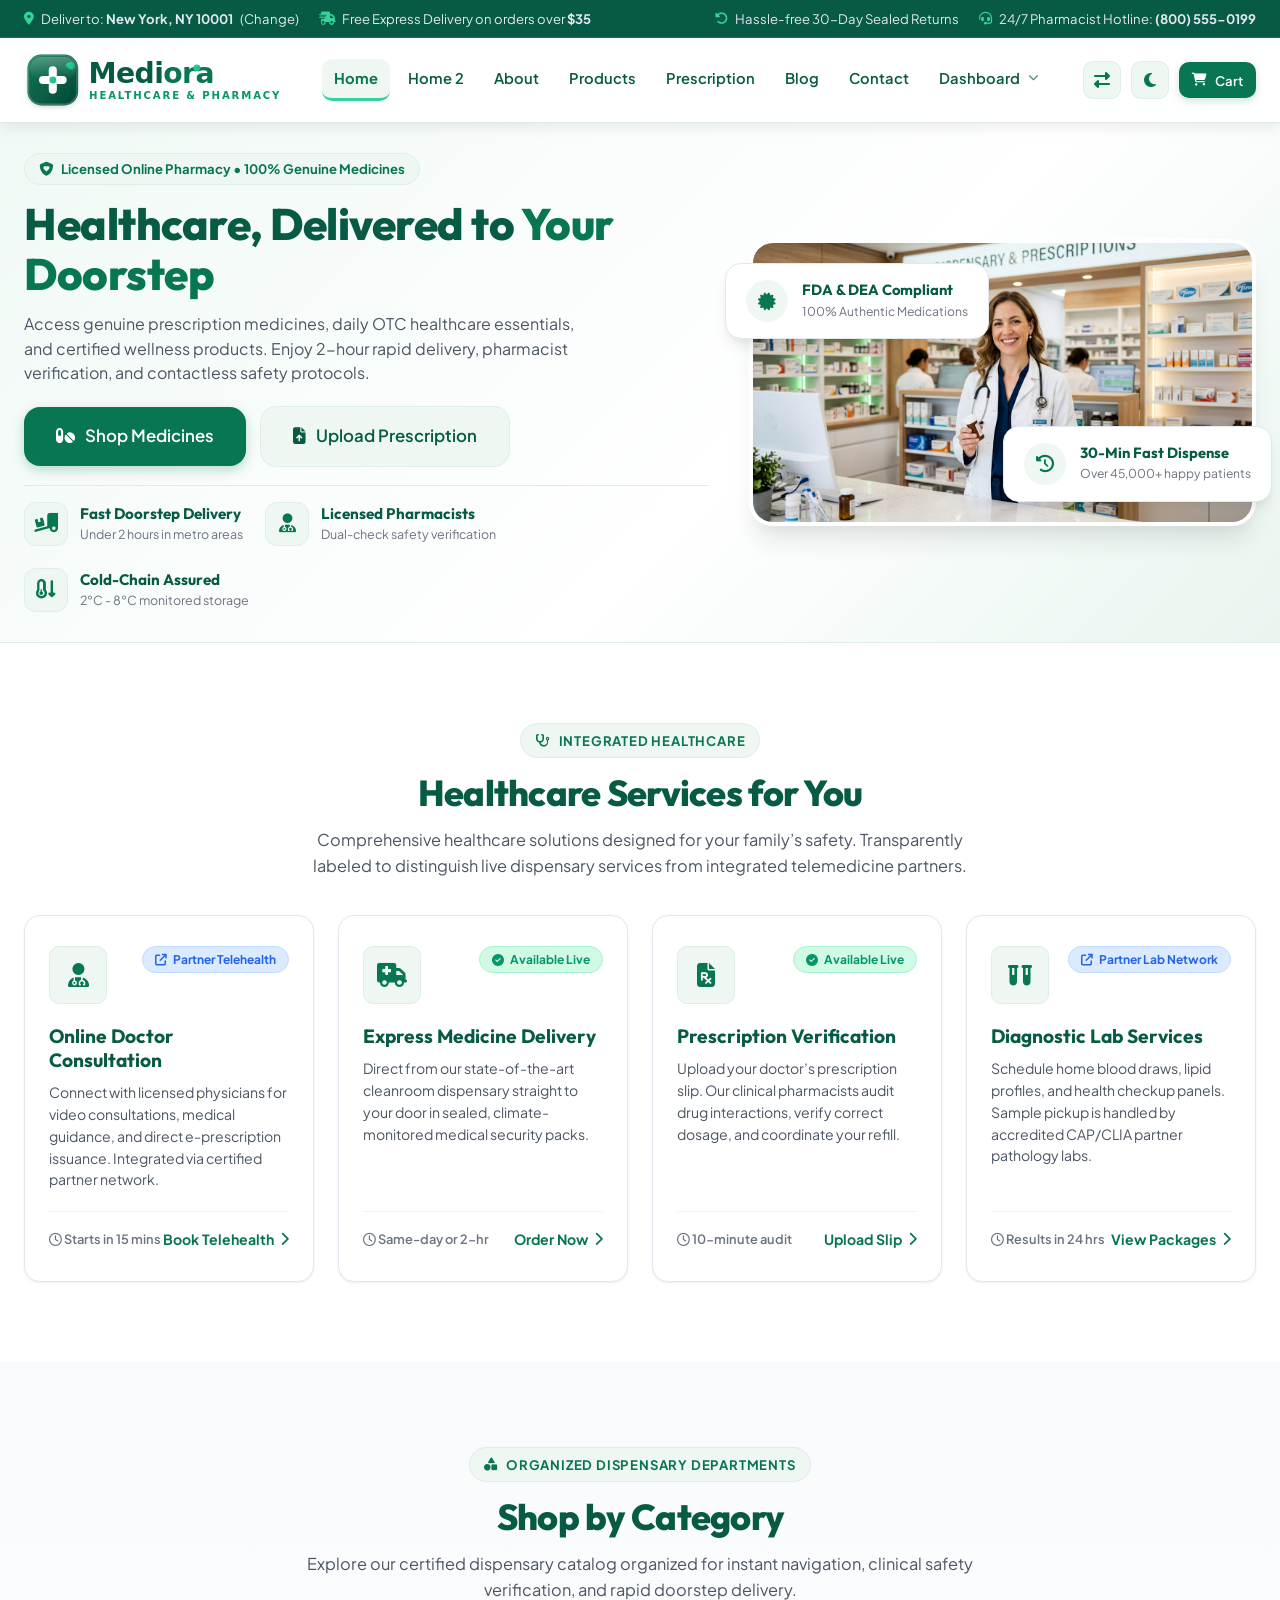
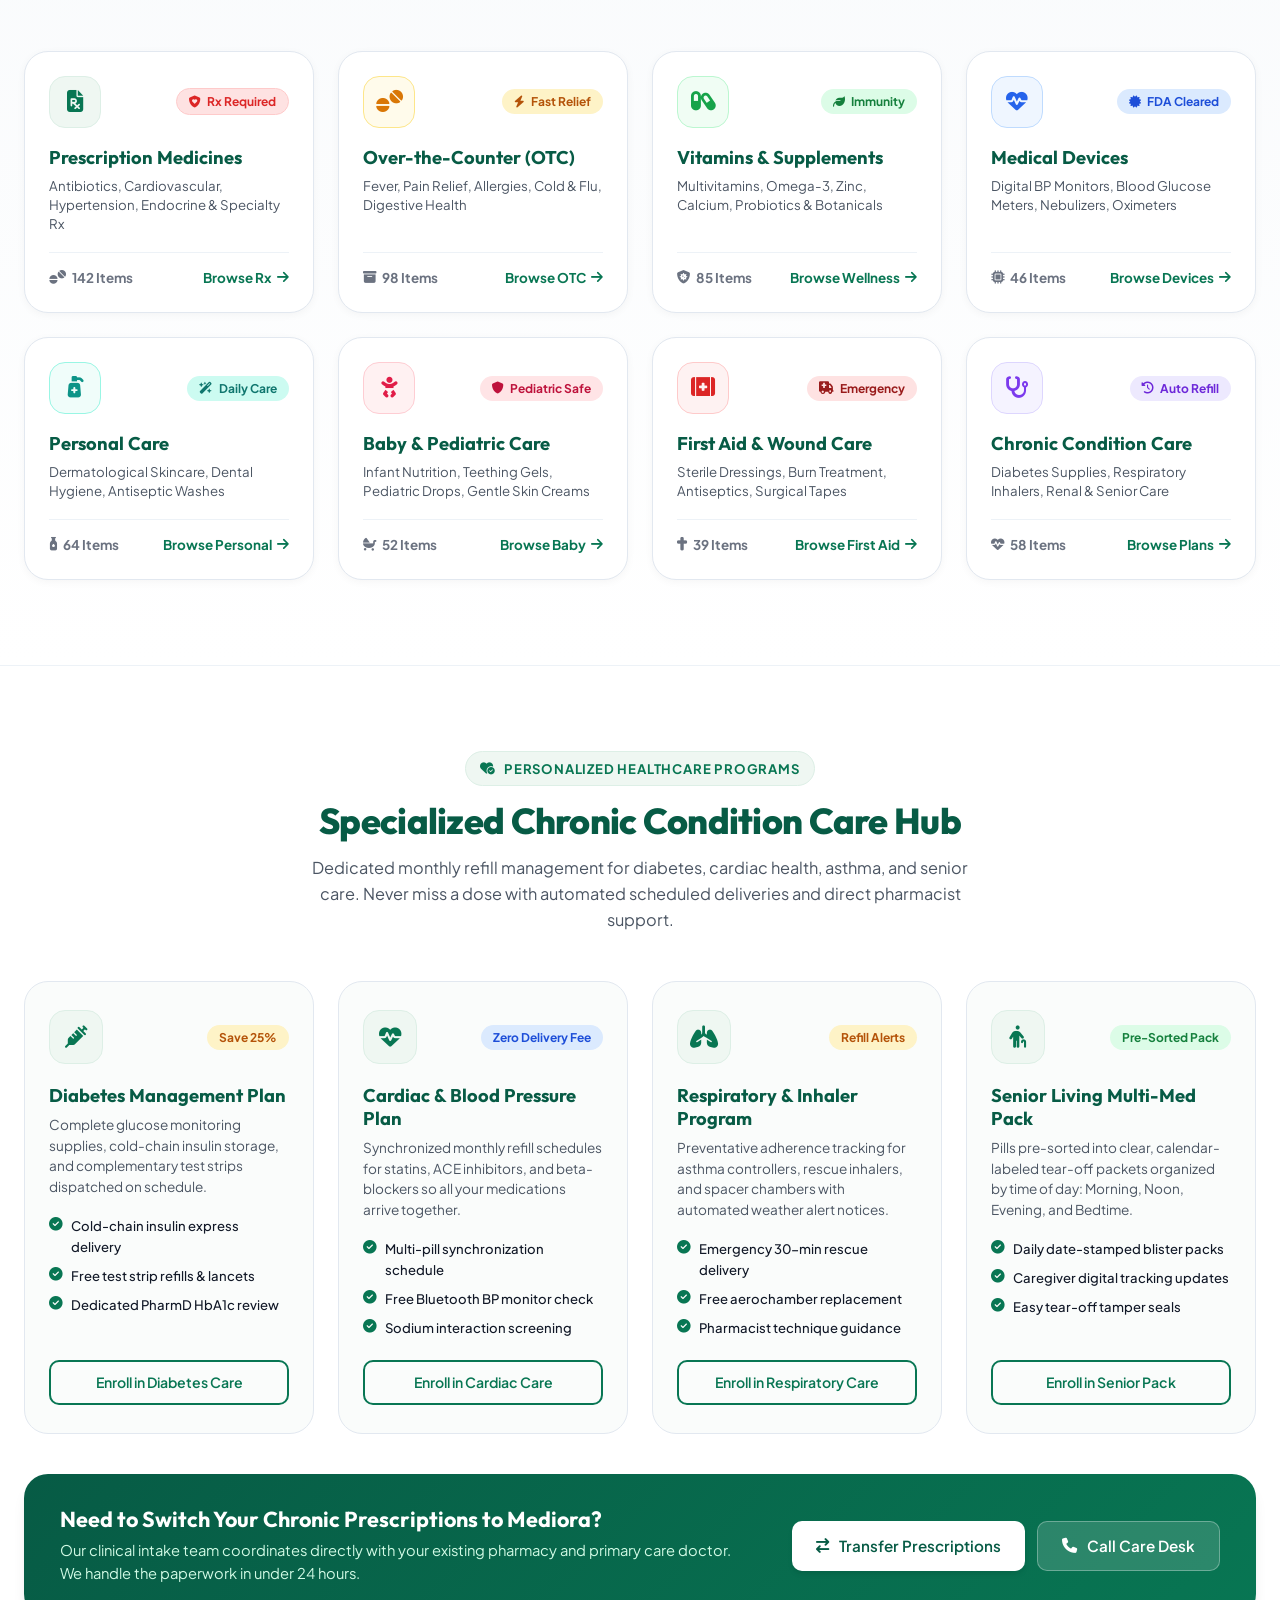
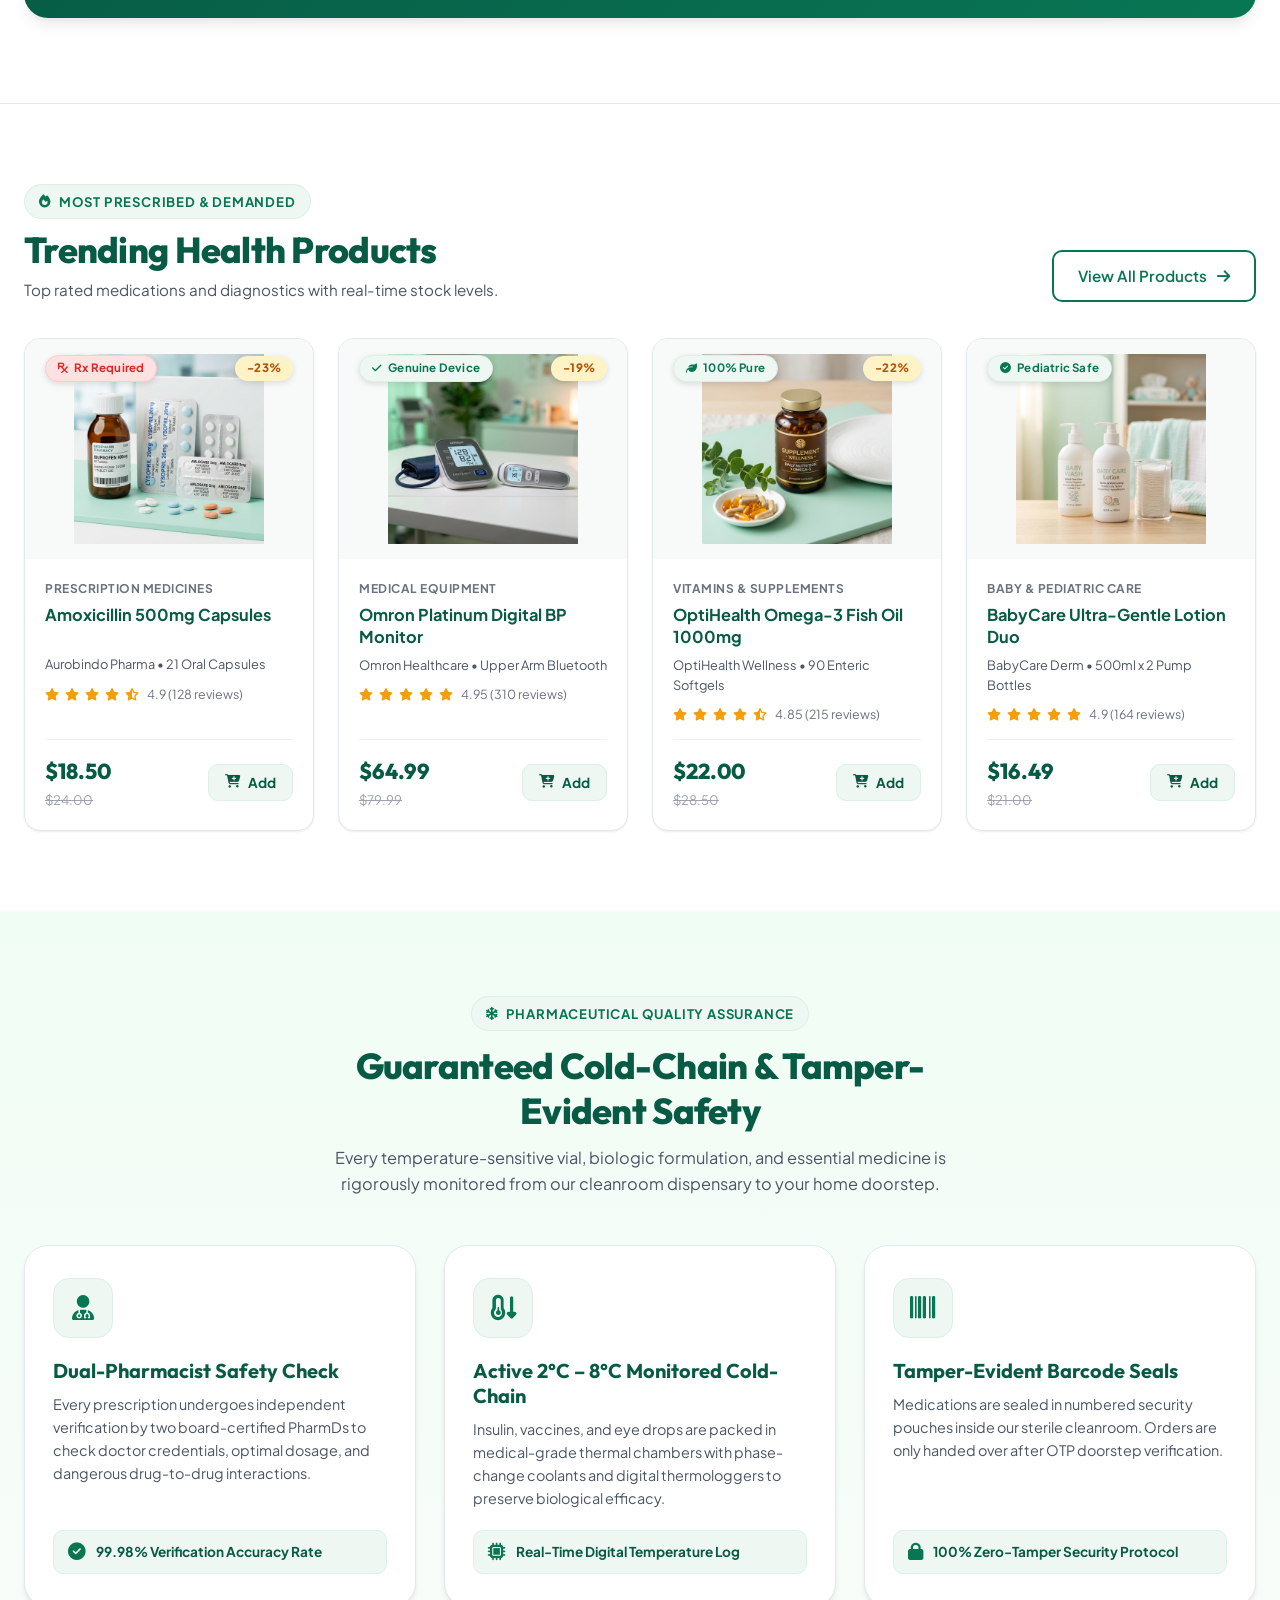
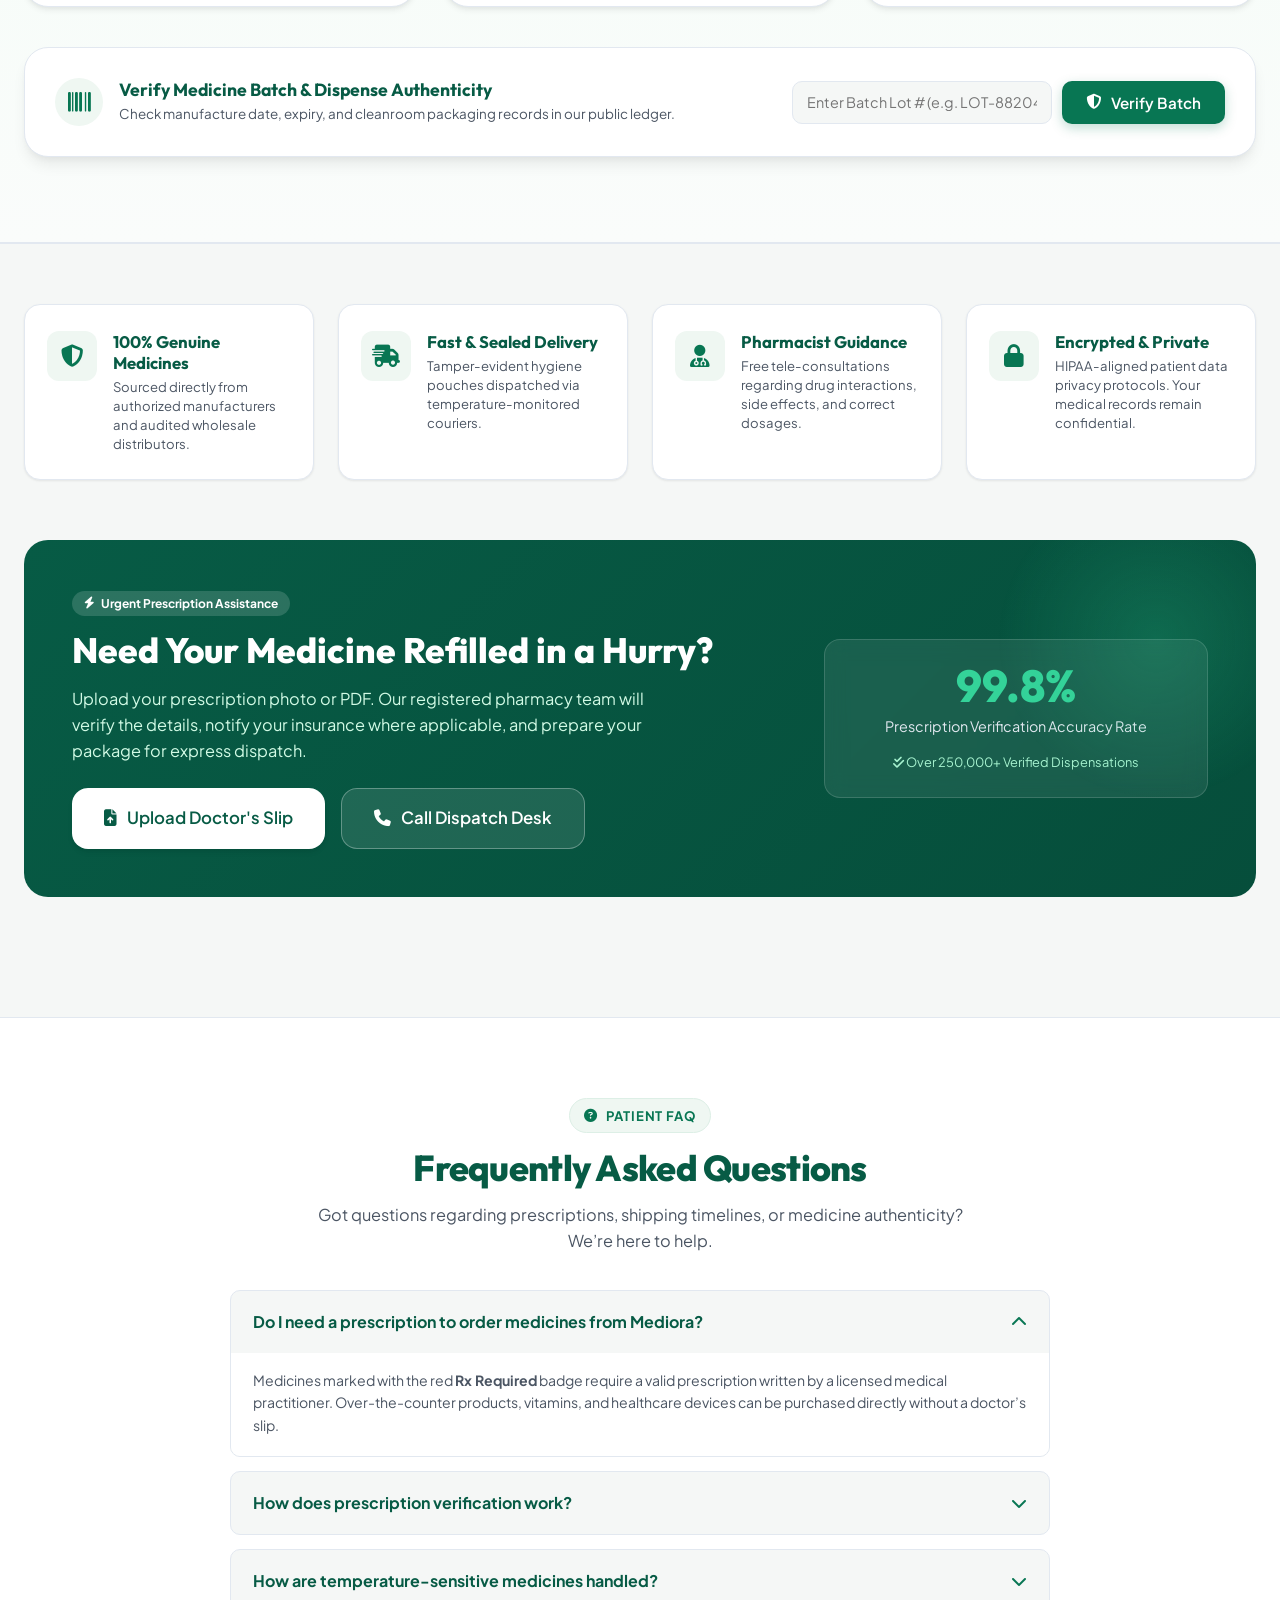
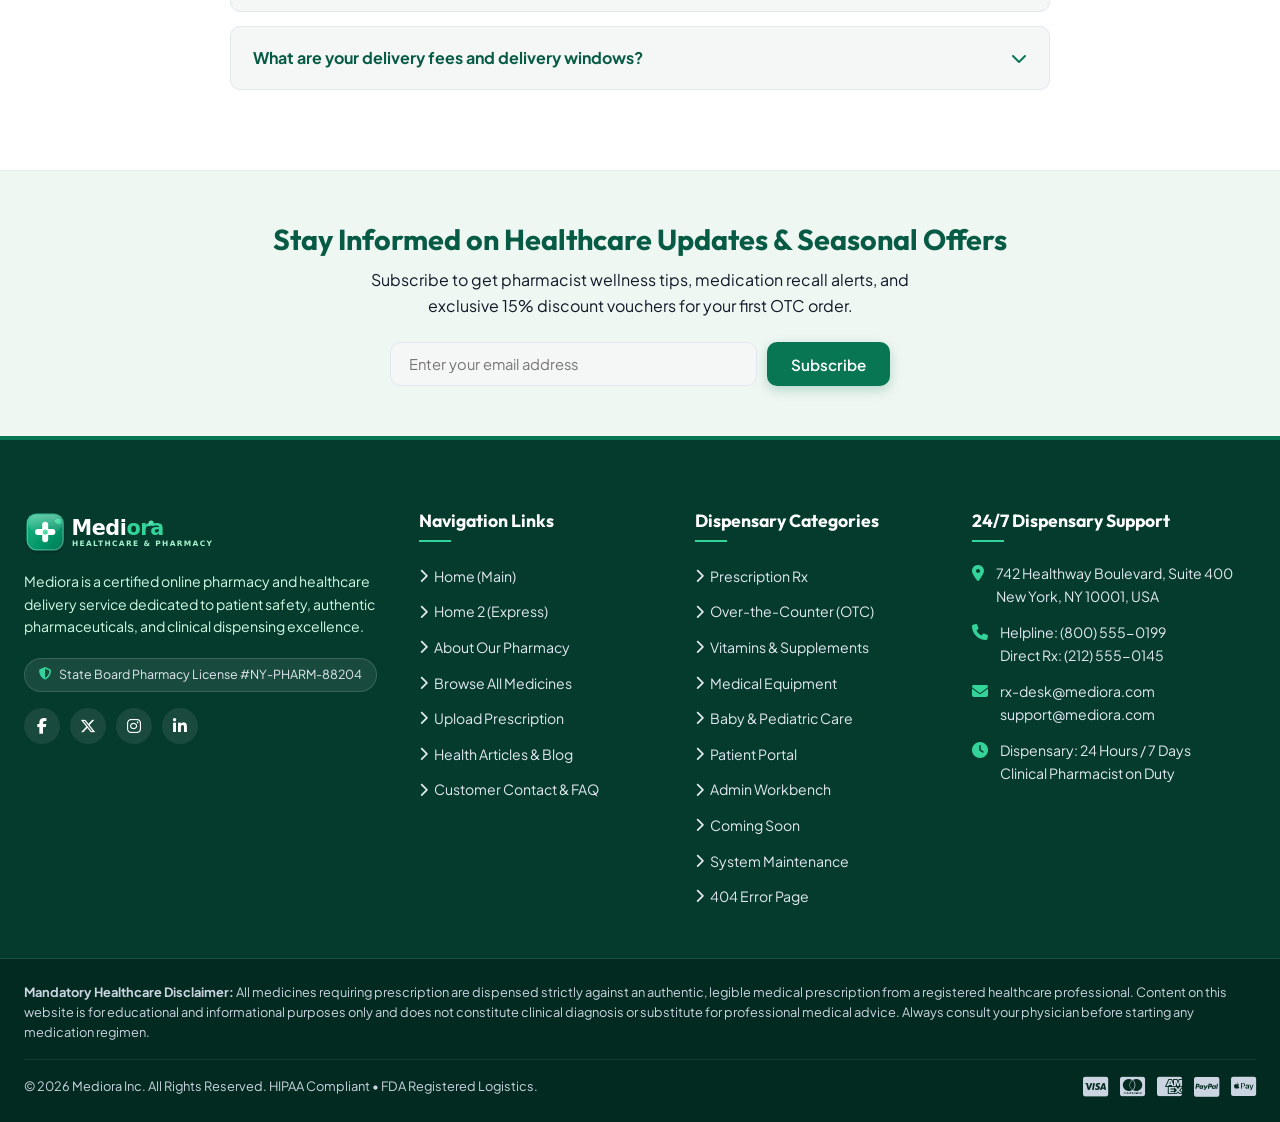
==== commit 1b3948c5: "final commit" ====
--- a/index.html
+++ b/index.html
@@ -10,6 +10,7 @@
   <link rel="icon" type="image/svg+xml" href="images/favicon.svg">
   <!-- Font Awesome Icons -->
   <link rel="stylesheet" href="https://cdnjs.cloudflare.com/ajax/libs/font-awesome/6.5.2/css/all.min.css">
+  <link rel="stylesheet" href="https://cdn.jsdelivr.net/npm/@fortawesome/fontawesome-free@6.5.2/css/all.min.css">
   <!-- Stylesheet -->
   <link rel="stylesheet" href="css/style.css">
   <script>
@@ -51,7 +52,10 @@
           <span>Hassle-free 30-Day Sealed Returns</span>
         </div>
         <div class="top-bar-item">
+
           <i class="fa-solid fa-headset"></i>
+
+
           <span>24/7 Pharmacist Hotline: <strong>(800) 555-0199</strong></span>
         </div>
       </div>
@@ -70,70 +74,40 @@
           <img src="images/logo-white.svg" alt="Mediora Logo" class="logo-dark">
         </a>
 
-        <!-- Medicine Search Bar with Category Selector -->
-        <div class="header-search">
-          <form class="search-bar-form" action="products.html" method="GET">
-            <select class="search-category-select" name="cat" aria-label="Select Category">
-              <option value="all">All Categories</option>
-              <option value="prescription">Prescription Rx</option>
-              <option value="otc">Over-the-Counter</option>
-              <option value="vitamins">Vitamins &amp; Supplements</option>
-              <option value="devices">Medical Devices</option>
-              <option value="personal">Personal Care</option>
-              <option value="baby">Baby &amp; Pediatric</option>
-            </select>
-            <input type="text" class="search-input" name="q"
-              placeholder="Search medicines, active ingredients, vitamins, devices..." aria-label="Search medicines">
-            <button type="submit" class="search-btn" aria-label="Search">
-              <i class="fa-solid fa-magnifying-glass"></i>
-              <span>Search</span>
-            </button>
-          </form>
-        </div>
-
-        <!-- Header Actions: Account & Cart -->
+        <!-- Main Navigation Menu (Desktop Single Line) -->
+        <nav class="header-nav" aria-label="Main Navigation">
+          <ul class="nav-links">
+            <li><a href="index.html" class="nav-link active">Home</a></li>
+            <li><a href="home-2.html" class="nav-link">Home 2</a></li>
+            <li><a href="about.html" class="nav-link">About</a></li>
+            <li><a href="products.html" class="nav-link">Products</a></li>
+            <li><a href="upload-prescription.html" class="nav-link">Prescription</a></li>
+            <li><a href="blog.html" class="nav-link">Blog</a></li>
+            <li><a href="contact.html" class="nav-link">Contact</a></li>
+            <li class="nav-item-dropdown">
+              <a href="user-dashboard.html" class="nav-link">Dashboard <i class="fa-solid fa-chevron-down nav-caret"></i></a>
+              <div class="nav-dropdown-menu">
+                <a href="user-dashboard.html" class="nav-dropdown-item"><i class="fa-solid fa-id-card-clip"></i> Patient Dashboard</a>
+                <a href="admin-dashboard.html" class="nav-dropdown-item"><i class="fa-solid fa-shield-halved"></i> Admin Workbench</a>
+              </div>
+            </li>
+          </ul>
+        </nav>
+
+        <!-- Header Actions: RTL, Theme, Cart & Mobile Toggle -->
         <div class="header-actions">
-          <!-- RTL & Theme Controls -->
           <button type="button" class="header-action-btn rtl-toggle-btn" id="rtlToggleBtn"
             aria-label="Toggle RTL Layout" title="Toggle RTL / LTR layout" onclick="window.PharmaApp.toggleRTL()">
             <i class="fa-solid fa-right-left"></i>
-            <span class="toggle-text">RTL</span>
+            <span class="toggle-text" style="display:none;">RTL</span>
           </button>
 
           <button type="button" class="header-action-btn theme-toggle-btn" id="themeToggleBtn"
             aria-label="Toggle Dark / Light Theme" title="Toggle Dark / Light Theme"
             onclick="window.PharmaApp.toggleTheme()">
             <i class="fa-solid fa-moon theme-icon"></i>
-            <span class="toggle-text">Dark</span>
+            <span class="toggle-text" style="display:none;">Dark</span>
           </button>
-
-          <!-- Account Dropdown -->
-          <div class="account-wrapper">
-            <button type="button" class="header-action-btn account-icon-btn" id="accountBtn"
-              aria-label="Customer Account" title="Customer Account">
-              <i class="fa-regular fa-user"></i>
-            </button>
-            <div class="account-dropdown-menu" id="accountDropdown">
-              <a href="javascript:void(0)" class="dropdown-item" onclick="window.PharmaApp.openAuthModal('login')">
-                <i class="fa-solid fa-right-to-bracket"></i> Login / Sign Up
-              </a>
-              <a href="admin-dashboard.html" class="dropdown-item">
-                <i class="fa-solid fa-shield-halved"></i> Admin Dashboard
-              </a>
-              <a href="user-dashboard.html" class="dropdown-item">
-                <i class="fa-solid fa-id-card-clip"></i> User Dashboard
-              </a>
-              <a href="coming-soon.html" class="dropdown-item">
-                <i class="fa-solid fa-rocket"></i> Coming Soon
-              </a>
-              <a href="maintenance.html" class="dropdown-item">
-                <i class="fa-solid fa-screwdriver-wrench"></i> Maintenance
-              </a>
-              <a href="404.html" class="dropdown-item">
-                <i class="fa-solid fa-triangle-exclamation"></i> 404 Error
-              </a>
-            </div>
-          </div>
 
           <!-- Cart Button with Counter -->
           <div class="cart-btn-wrapper">
@@ -153,9 +127,7 @@
       </div>
     </header>
 
-    <!-- =========================================================================
-       SECTION 3: NAVIGATION MENU (All 7 Pages)
-       ========================================================================= -->
+    <!-- Mobile Navigation Drawer -->
     <nav class="nav-bar">
       <div class="container nav-inner">
 
@@ -210,7 +182,7 @@
           </form>
         </div>
 
-        <!-- Navigation Links (All 7 Pages) -->
+        <!-- Navigation Links (All Pages + Dashboard) -->
         <ul class="nav-links">
           <li><a href="index.html" class="nav-link active"><i class="fa-solid fa-house"></i> Home</a></li>
           <li><a href="home-2.html" class="nav-link"><i class="fa-solid fa-bolt"></i> Home 2</a></li>
@@ -220,6 +192,7 @@
               Prescription</a></li>
           <li><a href="blog.html" class="nav-link"><i class="fa-solid fa-book-medical"></i> Blog</a></li>
           <li><a href="contact.html" class="nav-link"><i class="fa-solid fa-envelope"></i> Contact</a></li>
+          <li><a href="user-dashboard.html" class="nav-link"><i class="fa-solid fa-gauge-high"></i> Dashboard</a></li>
         </ul>
 
         <!-- Mobile View Exclusive: CTA Group -->
@@ -646,9 +619,8 @@
       <div class="section-header-flex">
         <div>
           <span class="section-tag"><i class="fa-solid fa-fire"></i> Most Prescribed &amp; Demanded</span>
-          <h2 class="section-title" style="margin-bottom:4px;">Trending Health Products</h2>
-          <p style="color:var(--text-secondary); font-size:0.95rem;">Top rated medications and diagnostics with
-            real-time stock levels.</p>
+          <h2 class="section-title">Trending Health Products</h2>
+          <p>Top rated medications and diagnostics with real-time stock levels.</p>
         </div>
         <a href="products.html" class="btn btn-outline">
           View All Products <i class="fa-solid fa-arrow-right"></i>
@@ -1141,8 +1113,7 @@
     </div>
 
     <!-- Rx Warning Alert in Cart -->
-    <div id="cartRxWarningBox"
-      style="display:none; background:#FEF2F2; border-bottom:1px solid #FECACA; padding:10px 16px; font-size:0.8rem; color:#991B1B;">
+    <div id="cartRxWarningBox" class="cart-rx-warning" style="display:none;">
       <i class="fa-solid fa-triangle-exclamation"></i> Contains prescription medicines. You must provide a valid
       prescription before order dispatch.
     </div>
--- a/css/style.css
+++ b/css/style.css
@@ -11,6 +11,8 @@
    ========================================================================== */
 
 @import url('https://fonts.googleapis.com/css2?family=Outfit:wght@400;500;600;700;800&family=Plus+Jakarta+Sans:wght@300;400;500;600;700;800&display=swap');
+@import url('https://cdnjs.cloudflare.com/ajax/libs/font-awesome/6.5.2/css/all.min.css');
+@import url('https://cdn.jsdelivr.net/npm/@fortawesome/fontawesome-free@6.5.2/css/all.min.css');
 
 :root {
   --primary-green: #087653;
@@ -55,6 +57,7 @@
   --transition-fast: 0.2s ease;
   --transition-normal: 0.3s ease;
   --container-max: 1280px;
+  --container-padding: 24px;
 }
 
 /* Base Reset */
@@ -123,30 +126,40 @@
   display: inline-flex;
   align-items: center;
   gap: 8px;
-  font-size: 0.85rem;
+  font-size: 0.82rem;
   font-weight: 700;
   text-transform: uppercase;
-  letter-spacing: 1px;
+  letter-spacing: 0.8px;
   color: var(--primary-green);
   background: var(--soft-medical-green);
   border: 1px solid var(--mint-green);
   padding: 6px 14px;
   border-radius: var(--radius-full);
   margin-bottom: 12px;
+  box-sizing: border-box;
 }
 
 .section-title {
   font-size: 2.25rem;
   font-weight: 800;
   letter-spacing: -0.02em;
+  color: var(--dark-forest);
+  line-height: 1.25;
   margin-bottom: 12px;
 }
 
 .section-subtitle {
-  font-size: 1.05rem;
+  font-size: 1.02rem;
   color: var(--text-secondary);
+  line-height: 1.6;
   max-width: 680px;
-  margin: 0 auto 36px auto;
+  margin-bottom: 36px;
+}
+
+.text-center .section-subtitle,
+.category-header-wrap .section-subtitle {
+  margin-left: auto;
+  margin-right: auto;
 }
 
 .text-center {
@@ -156,8 +169,23 @@
 .container {
   width: 100%;
   max-width: var(--container-max);
-  margin: 0 auto;
-  padding: 0 20px;
+  margin-left: auto;
+  margin-right: auto;
+  padding-left: var(--container-padding);
+  padding-right: var(--container-padding);
+  box-sizing: border-box;
+}
+
+@media (max-width: 992px) {
+  :root {
+    --container-padding: 20px;
+  }
+}
+
+@media (max-width: 768px) {
+  :root {
+    --container-padding: 16px;
+  }
 }
 
 /* Buttons */
@@ -235,11 +263,16 @@
 .badge {
   display: inline-flex;
   align-items: center;
+  justify-content: center;
   gap: 6px;
   font-size: 0.75rem;
   font-weight: 700;
-  padding: 4px 10px;
+  padding: 5px 12px;
   border-radius: var(--radius-full);
+  line-height: 1.25;
+  box-sizing: border-box;
+  text-align: center;
+  white-space: nowrap;
 }
 
 .badge-rx {
@@ -326,18 +359,19 @@
 }
 
 .header-sticky-container.is-sticky .brand-logo img {
-  height: 40px;
+  height: 50px;
+  max-width: 230px;
 }
 
 .header-sticky-container.is-sticky .nav-link {
-  padding: 11px 14px;
+  padding: 8px 12px;
 }
 
 /* Main Header */
 .main-header {
   background-color: var(--pure-white);
   border-bottom: 1px solid var(--border-color);
-  padding: 16px 0;
+  padding: 12px 0;
   position: relative;
   z-index: 100;
   transition: padding var(--transition-fast);
@@ -347,7 +381,9 @@
   display: flex;
   align-items: center;
   justify-content: space-between;
-  gap: 24px;
+  flex-wrap: nowrap;
+  gap: 20px;
+  width: 100%;
 }
 
 .brand-logo {
@@ -358,9 +394,11 @@
 }
 
 .brand-logo img {
-  height: 48px;
+  height: 60px;
   width: auto;
+  max-width: 270px;
   display: block;
+  transition: all var(--transition-fast);
 }
 
 .logo-dark,
@@ -387,20 +425,158 @@
   display: block !important;
 }
 
-/* Medicine Search Box */
+/* Desktop Main Header Navigation Menu */
+.header-nav {
+  display: flex;
+  align-items: center;
+  flex-shrink: 1;
+}
+
+.header-nav .nav-links {
+  display: flex;
+  align-items: center;
+  gap: 6px;
+  flex-wrap: nowrap;
+  list-style: none;
+  margin: 0;
+  padding: 0;
+}
+
+.header-nav .nav-link {
+  display: inline-flex;
+  align-items: center;
+  gap: 4px;
+  padding: 8px 12px;
+  color: var(--dark-forest);
+  font-weight: 600;
+  font-size: 0.92rem;
+  white-space: nowrap;
+  border-radius: var(--radius-md);
+  transition: all var(--transition-fast);
+  text-decoration: none;
+}
+
+.header-nav .nav-link i:not(.nav-caret) {
+  display: none !important;
+}
+
+.header-nav .nav-link:hover {
+  color: var(--primary-green);
+  background: var(--soft-medical-green);
+}
+
+.header-nav .nav-link.active {
+  color: var(--primary-green);
+  background: var(--soft-medical-green);
+  font-weight: 700;
+}
+
+.header-nav .nav-caret {
+  font-size: 0.65rem !important;
+  margin-left: 4px;
+  opacity: 0.7;
+}
+
+/* Dashboard Dropdown in Header Nav */
+.nav-item-dropdown {
+  position: relative;
+}
+
+.nav-dropdown-menu {
+  position: absolute;
+  top: calc(100% + 4px);
+  left: 0;
+  min-width: 195px;
+  background: var(--pure-white);
+  border: 1px solid var(--border-color);
+  border-radius: var(--radius-md);
+  box-shadow: var(--shadow-lg);
+  padding: 6px 0;
+  display: none;
+  z-index: 1000;
+  animation: fadeInDown 0.18s ease forwards;
+}
+
+.nav-item-dropdown:hover .nav-dropdown-menu,
+.nav-dropdown-menu:hover {
+  display: block;
+}
+
+.nav-dropdown-item,
+.nav-dropdown-menu .dropdown-item {
+  display: flex;
+  align-items: center;
+  gap: 10px;
+  padding: 8px 14px;
+  font-size: 0.84rem;
+  color: var(--text-primary);
+  font-weight: 600;
+  transition: background var(--transition-fast), color var(--transition-fast);
+  text-decoration: none;
+}
+
+.nav-dropdown-item i,
+.nav-dropdown-menu .dropdown-item i {
+  color: var(--primary-green);
+  font-size: 0.88rem;
+  width: 16px;
+}
+
+.nav-dropdown-item:hover,
+.nav-dropdown-menu .dropdown-item:hover {
+  background: var(--soft-medical-green);
+  color: var(--dark-forest);
+}
+
+[data-theme="dark"] .header-nav .nav-link {
+  color: #E2E8F0;
+}
+
+[data-theme="dark"] .header-nav .nav-link:hover,
+[data-theme="dark"] .header-nav .nav-link.active {
+  color: #34D399;
+  background: rgba(52, 211, 153, 0.12);
+}
+
+[data-theme="dark"] .header-nav .nav-link i {
+  color: #34D399;
+}
+
+[data-theme="dark"] .nav-dropdown-menu {
+  background: #11241D;
+  border-color: rgba(52, 211, 153, 0.22);
+  box-shadow: 0 10px 25px rgba(0, 0, 0, 0.4);
+}
+
+[data-theme="dark"] .nav-dropdown-item,
+[data-theme="dark"] .nav-dropdown-menu .dropdown-item {
+  color: #F8FAFC;
+}
+
+[data-theme="dark"] .nav-dropdown-item:hover,
+[data-theme="dark"] .nav-dropdown-menu .dropdown-item:hover {
+  background: #1A342B;
+  color: #34D399;
+}
+
+html[dir="rtl"] .nav-dropdown-menu {
+  left: auto;
+  right: 0;
+}
+
+/* Medicine Search Box (Removed from Desktop Header) */
 .header-search {
-  flex: 1;
-  max-width: 620px;
-  position: relative;
+  display: none !important;
 }
 
 .search-bar-form {
   display: flex;
   align-items: center;
   background: var(--subtle-gray);
-  border: 2px solid var(--border-color);
+  border: 1.5px solid var(--border-color);
   border-radius: var(--radius-full);
   overflow: hidden;
+  height: 38px;
   transition: all var(--transition-fast);
 }
 
@@ -412,19 +588,26 @@
 
 .search-category-select {
   background: transparent;
-  padding: 11px 16px;
-  font-size: 0.85rem;
+  padding: 6px 10px;
+  font-size: 0.78rem;
   font-weight: 600;
   color: var(--dark-forest);
   border-right: 1px solid var(--border-color);
   cursor: pointer;
+  max-width: 105px;
+}
+
+html[dir="rtl"] .search-category-select {
+  border-right: none;
+  border-left: 1px solid var(--border-color);
 }
 
 .search-input {
   flex: 1;
+  min-width: 60px;
   background: transparent;
-  padding: 11px 16px;
-  font-size: 0.9rem;
+  padding: 6px 10px;
+  font-size: 0.82rem;
   color: var(--text-primary);
 }
 
@@ -435,12 +618,15 @@
 .search-btn {
   background-color: var(--primary-green);
   color: var(--pure-white);
-  padding: 11px 22px;
-  font-size: 0.95rem;
+  padding: 0 14px;
+  height: 100%;
+  font-size: 0.85rem;
   font-weight: 600;
   display: inline-flex;
   align-items: center;
-  gap: 8px;
+  justify-content: center;
+  gap: 6px;
+  flex-shrink: 0;
   transition: background var(--transition-fast);
 }
 
@@ -448,113 +634,72 @@
   background-color: var(--dark-forest);
 }
 
+[data-theme="dark"] .search-bar-form {
+  background: #0F231D;
+  border-color: rgba(52, 211, 153, 0.25);
+}
+
+[data-theme="dark"] .search-category-select {
+  color: #F8FAFC;
+  border-color: rgba(52, 211, 153, 0.25);
+}
+
+[data-theme="dark"] .search-input {
+  color: #FFFFFF;
+}
+
 /* Header Action Buttons */
 .header-actions {
   display: flex;
   align-items: center;
-  gap: 18px;
+  gap: 10px;
   flex-shrink: 0;
-}
-
-/* Account Dropdown */
-.account-wrapper {
-  position: relative;
 }
 
 .header-action-btn {
   display: inline-flex;
   align-items: center;
-  gap: 10px;
-  padding: 8px 14px;
+  justify-content: center;
+  width: 38px;
+  height: 38px;
+  padding: 0;
   background: var(--soft-medical-green);
   border: 1px solid var(--mint-green);
   border-radius: var(--radius-md);
   color: var(--dark-forest);
-  font-weight: 600;
-  font-size: 0.88rem;
+  font-size: 1rem;
   transition: all var(--transition-fast);
+  cursor: pointer;
+  flex-shrink: 0;
 }
 
 .header-action-btn:hover {
   background: var(--mint-green);
-}
-
-.account-icon-btn {
-  width: 42px;
-  height: 42px;
-  padding: 0;
-  display: inline-flex;
-  align-items: center;
-  justify-content: center;
-  border-radius: var(--radius-md);
-  flex-shrink: 0;
-}
-
-.account-icon-btn i {
-  font-size: 1.15rem;
-  margin: 0;
+  transform: translateY(-1px);
 }
 
 .header-action-btn i {
-  font-size: 1.1rem;
+  font-size: 1.05rem;
   color: var(--primary-green);
-}
-
-.account-dropdown-menu {
-  position: absolute;
-  top: calc(100% + 10px);
-  right: 0;
-  width: 230px;
-  background: var(--pure-white);
-  border: 1px solid var(--border-color);
-  border-radius: var(--radius-md);
-  box-shadow: var(--shadow-xl);
-  padding: 8px 0;
-  display: none;
-  z-index: 1000;
-  animation: fadeInDown 0.2s ease forwards;
-}
-
-.account-dropdown-menu.active {
-  display: block;
-}
-
-.dropdown-header {
-  padding: 10px 16px;
-  border-bottom: 1px solid var(--border-light);
-  font-size: 0.8rem;
-  color: var(--text-muted);
-  text-transform: uppercase;
-  letter-spacing: 0.5px;
-  font-weight: 700;
-}
-
-.dropdown-item {
-  display: flex;
-  align-items: center;
-  gap: 12px;
-  padding: 10px 16px;
-  font-size: 0.9rem;
-  color: var(--text-primary);
-  font-weight: 500;
-  transition: background var(--transition-fast);
-}
-
-.dropdown-item i {
-  width: 18px;
-  color: var(--primary-green);
-  font-size: 0.95rem;
-}
-
-.dropdown-item:hover {
-  background: var(--soft-medical-green);
-  color: var(--dark-forest);
-}
-
-.dropdown-divider {
-  height: 1px;
-  background: var(--border-light);
-  margin: 6px 0;
+  line-height: 1;
+}
+
+.header-action-btn .toggle-text {
+  display: none !important;
+}
+
+[data-theme="dark"] .header-action-btn {
+  background: #142E28;
+  border-color: #1E463B;
+  color: #F8FAFC;
+}
+
+[data-theme="dark"] .header-action-btn:hover {
+  background: #1A3D34;
+}
+
+[data-theme="dark"] .header-action-btn i {
+  color: #34D399;
 }
 
 /* Cart Icon Button */
@@ -565,15 +710,17 @@
 .cart-icon-btn {
   display: inline-flex;
   align-items: center;
-  gap: 10px;
-  padding: 8px 16px;
+  gap: 8px;
+  padding: 7px 13px;
+  height: 36px;
   background: var(--primary-green);
   border-radius: var(--radius-md);
   color: var(--pure-white);
   font-weight: 600;
-  font-size: 0.88rem;
+  font-size: 0.82rem;
   transition: all var(--transition-fast);
-  box-shadow: 0 4px 10px rgba(8, 118, 83, 0.2);
+  box-shadow: 0 3px 8px rgba(8, 118, 83, 0.2);
+  white-space: nowrap;
 }
 
 .cart-icon-btn:hover {
@@ -586,8 +733,8 @@
   color: #FFFFFF;
   font-size: 0.72rem;
   font-weight: 800;
-  width: 20px;
-  height: 20px;
+  width: 19px;
+  height: 19px;
   border-radius: 50%;
   display: inline-flex;
   align-items: center;
@@ -615,7 +762,13 @@
   display: none;
 }
 
-/* Navigation Menu Bar */
+/* Standalone Navigation Menu Bar (Desktop: hidden; Mobile: drawer container) */
+@media (min-width: 993px) {
+  .nav-bar {
+    display: none !important;
+  }
+}
+
 .nav-bar {
   background: var(--dark-forest);
   border-bottom: 2px solid var(--primary-green);
@@ -652,26 +805,55 @@
   border-bottom: 3px solid transparent;
 }
 
-.nav-link i {
-  font-size: 0.92rem;
-  color: #34D399;
-  transition: color var(--transition-fast), transform var(--transition-fast);
+.nav-link i:not(.nav-caret) {
+  display: none !important;
 }
 
 .nav-link:hover {
   color: #FFFFFF;
   background: rgba(255, 255, 255, 0.08);
-}
-
-.nav-link:hover i,
-.nav-link.active i {
-  color: #6EE7B7;
 }
 
 .nav-link.active {
   color: #FFFFFF;
   background: rgba(255, 255, 255, 0.12);
   border-bottom-color: #34D399;
+}
+
+/* Responsive header styling across desktop widths */
+@media (max-width: 1260px) and (min-width: 993px) {
+  .header-inner {
+    gap: 14px;
+  }
+  .header-nav .nav-link {
+    padding: 7px 9px;
+    font-size: 0.88rem;
+  }
+}
+
+@media (max-width: 1120px) and (min-width: 993px) {
+  .header-inner {
+    gap: 8px;
+  }
+  .header-nav .nav-link {
+    padding: 6px 7px;
+    font-size: 0.84rem;
+  }
+  .cart-icon-btn {
+    padding: 7px 10px;
+  }
+}
+
+@media (max-width: 992px) {
+  .header-nav {
+    display: none !important;
+  }
+  .header-search {
+    display: none !important;
+  }
+  .mobile-nav-toggle {
+    display: inline-flex !important;
+  }
 }
 
 /* All nav links share identical design */
@@ -801,6 +983,27 @@
   display: flex;
   align-items: center;
   flex-wrap: wrap;
+}
+
+.hero-badge-pill {
+  display: inline-flex;
+  align-items: center;
+  gap: 8px;
+  font-size: 0.82rem;
+  font-weight: 700;
+  color: var(--primary-green);
+  background: var(--soft-medical-green);
+  border: 1px solid var(--mint-green);
+  padding: 6px 14px;
+  border-radius: var(--radius-full);
+  margin-bottom: 14px;
+  box-sizing: border-box;
+  line-height: 1.35;
+}
+
+.hero-badge-pill i {
+  color: var(--primary-green);
+  font-size: 0.88rem;
 }
 
 /* Dark Palette Overrides for Dark Heroes */
@@ -1123,6 +1326,79 @@
   margin: 0;
 }
 
+/* Blog Hero Live Search Bar */
+.hero-blog-search-wrap {
+  max-width: 480px;
+  width: 100%;
+  margin-bottom: 16px;
+}
+
+.hero-blog-search-bar {
+  display: flex;
+  align-items: stretch;
+  width: 100%;
+  height: 46px;
+  background: var(--pure-white);
+  border: 1.5px solid var(--border-color);
+  border-radius: var(--radius-full);
+  overflow: hidden;
+  box-shadow: 0 4px 14px rgba(0, 0, 0, 0.05);
+  transition: all var(--transition-fast);
+  box-sizing: border-box;
+}
+
+.hero-blog-search-bar:focus-within {
+  border-color: var(--primary-green);
+  box-shadow: 0 0 0 3px rgba(8, 118, 83, 0.14);
+}
+
+.hero-blog-search-input {
+  flex: 1;
+  height: 100%;
+  border: none;
+  outline: none;
+  background: transparent;
+  padding: 0 18px;
+  font-size: 0.9rem;
+  color: var(--text-primary);
+  box-sizing: border-box;
+  min-width: 0;
+  border-radius: var(--radius-full) 0 0 var(--radius-full);
+}
+
+.hero-blog-search-btn {
+  height: 100%;
+  display: inline-flex;
+  align-items: center;
+  justify-content: center;
+  gap: 7px;
+  padding: 0 20px;
+  background: var(--primary-green);
+  color: var(--pure-white);
+  border: none;
+  outline: none;
+  font-size: 0.88rem;
+  font-weight: 700;
+  cursor: pointer;
+  flex-shrink: 0;
+  box-sizing: border-box;
+  border-radius: 0 var(--radius-full) var(--radius-full) 0;
+  transition: background var(--transition-fast);
+}
+
+.hero-blog-search-btn:hover {
+  background: var(--dark-forest);
+}
+
+html[dir="rtl"] .hero-blog-search-input {
+  border-radius: 0 var(--radius-full) var(--radius-full) 0;
+  padding: 0 18px;
+}
+
+html[dir="rtl"] .hero-blog-search-btn {
+  border-radius: var(--radius-full) 0 0 var(--radius-full);
+}
+
 /* Blog Featured Card in Hero */
 .hero-blog-feature-card {
   background: #FFFFFF;
@@ -1627,13 +1903,17 @@
   padding: 85px 0;
   background: #FFFFFF;
   border-bottom: 1px solid var(--border-color);
+  width: 100%;
+  box-sizing: border-box;
 }
 
 .chronic-care-grid {
   display: grid;
-  grid-template-columns: repeat(4, 1fr);
+  grid-template-columns: repeat(4, minmax(0, 1fr));
   gap: 24px;
   margin-bottom: 40px;
+  width: 100%;
+  box-sizing: border-box;
 }
 
 .chronic-card {
@@ -1645,6 +1925,22 @@
   flex-direction: column;
   transition: all var(--transition-normal);
   position: relative;
+  min-width: 0;
+  box-sizing: border-box;
+  width: 100%;
+}
+
+.chronic-card .btn {
+  width: 100%;
+  white-space: normal;
+  text-align: center;
+  padding: 11px 16px;
+  font-size: 0.88rem;
+  line-height: 1.35;
+  box-sizing: border-box;
+  display: flex;
+  align-items: center;
+  justify-content: center;
 }
 
 .chronic-card:hover {
@@ -1856,9 +2152,26 @@
   display: flex;
   align-items: flex-end;
   justify-content: space-between;
-  margin-bottom: 40px;
+  margin-bottom: 36px;
   flex-wrap: wrap;
   gap: 20px;
+  width: 100%;
+  box-sizing: border-box;
+}
+
+.section-header-flex .section-tag {
+  margin-bottom: 8px;
+}
+
+.section-header-flex .section-title {
+  margin-bottom: 6px;
+}
+
+.section-header-flex p {
+  color: var(--text-secondary);
+  font-size: 0.95rem;
+  margin: 0;
+  max-width: 640px;
 }
 
 .product-grid {
@@ -1910,12 +2223,46 @@
 
 .product-badges {
   position: absolute;
-  top: 12px;
-  left: 12px;
-  display: flex;
-  flex-direction: column;
+  top: 16px;
+  left: 20px;
+  right: 20px;
+  display: flex;
+  align-items: center;
+  justify-content: space-between;
+  gap: 8px;
+  z-index: 2;
+  pointer-events: none;
+  box-sizing: border-box;
+}
+
+.product-badges .badge {
+  font-size: 0.72rem;
+  font-weight: 700;
+  padding: 5px 12px;
+  border-radius: var(--radius-full);
+  line-height: 1.25;
+  letter-spacing: 0.2px;
+  box-shadow: 0 2px 6px rgba(0, 0, 0, 0.12);
+  white-space: nowrap;
+  flex-shrink: 0;
+  display: inline-flex;
+  align-items: center;
+  justify-content: center;
   gap: 6px;
-  z-index: 2;
+  box-sizing: border-box;
+}
+
+.product-badges .badge i {
+  font-size: 0.68rem;
+  margin: 0;
+}
+
+.product-badges .badge-sale {
+  font-size: 0.72rem;
+  font-weight: 800;
+  padding: 5px 12px;
+  border-radius: var(--radius-full);
+  margin-inline-start: auto;
 }
 
 .product-quick-view-btn {
@@ -1947,7 +2294,7 @@
 }
 
 .product-content {
-  padding: 18px 20px;
+  padding: 20px;
   display: flex;
   flex-direction: column;
   flex: 1;
@@ -1959,7 +2306,8 @@
   text-transform: uppercase;
   font-weight: 700;
   letter-spacing: 0.5px;
-  margin-bottom: 4px;
+  margin-bottom: 6px;
+  display: inline-block;
 }
 
 .product-title {
@@ -2479,6 +2827,12 @@
   gap: 50px;
 }
 
+.qa-content {
+  background: transparent !important;
+  border: none !important;
+  box-shadow: none !important;
+}
+
 .qa-list {
   display: flex;
   flex-direction: column;
@@ -2490,6 +2844,10 @@
   display: flex;
   align-items: flex-start;
   gap: 16px;
+  background: transparent !important;
+  border: none !important;
+  box-shadow: none !important;
+  padding: 0 !important;
 }
 
 .qa-bullet {
@@ -2514,6 +2872,23 @@
 .qa-item-text p {
   font-size: 0.85rem;
   color: var(--text-secondary);
+}
+
+/* Products Category Chips Bar (No Unwanted Scrollbars, Clean Responsive Wrapping) */
+.products-chips-section {
+  padding: 16px 0;
+  border-bottom: 1px solid var(--border-color);
+  background: var(--pure-white);
+  overflow: visible;
+}
+
+.products-chips-container {
+  display: flex;
+  align-items: center;
+  flex-wrap: wrap;
+  gap: 10px;
+  overflow: visible;
+  width: 100%;
 }
 
 /* ==========================================================================
@@ -2872,6 +3247,31 @@
 textarea.form-control {
   resize: vertical;
   min-height: 90px;
+}
+
+/* Date Picker Input & Calendar Indicator Contrast */
+input[type="date"].form-control,
+.form-control[type="date"] {
+  color-scheme: light;
+  position: relative;
+}
+
+input[type="date"]::-webkit-calendar-picker-indicator {
+  cursor: pointer;
+  opacity: 0.85;
+  padding: 4px;
+  border-radius: 4px;
+  background-image: url('data:image/svg+xml;utf8,<svg xmlns="http://www.w3.org/2000/svg" width="20" height="20" viewBox="0 0 24 24" fill="none" stroke="%23087653" stroke-width="2" stroke-linecap="round" stroke-linejoin="round"><rect x="3" y="4" width="18" height="18" rx="2" ry="2"></rect><line x1="16" y1="2" x2="16" y2="6"></line><line x1="8" y1="2" x2="8" y2="6"></line><line x1="3" y1="10" x2="21" y2="10"></line><circle cx="8" cy="14" r="1" fill="%23087653"></circle><circle cx="12" cy="14" r="1" fill="%23087653"></circle><circle cx="16" cy="14" r="1" fill="%23087653"></circle><circle cx="8" cy="18" r="1" fill="%23087653"></circle><circle cx="12" cy="18" r="1" fill="%23087653"></circle><circle cx="16" cy="18" r="1" fill="%23087653"></circle></svg>');
+  background-repeat: no-repeat;
+  background-position: center;
+  background-size: 18px 18px;
+  width: 22px;
+  height: 22px;
+  transition: opacity var(--transition-fast), filter var(--transition-fast);
+}
+
+input[type="date"]::-webkit-calendar-picker-indicator:hover {
+  opacity: 1;
 }
 
 /* Prescription Sidebar Guide */
@@ -3222,6 +3622,22 @@
   text-align: center;
 }
 
+.contact-sidebar-map-box {
+  width: 100%;
+  height: 155px;
+  border-radius: var(--radius-sm);
+  overflow: hidden;
+  background: #E2E8F0;
+  border: 1px solid var(--border-light);
+}
+
+.contact-sidebar-map-iframe {
+  width: 100%;
+  height: 100%;
+  border: 0;
+  display: block;
+}
+
 .contact-map-inner-placeholder {
   height: 140px;
   background: #E2E8F0;
@@ -3252,6 +3668,41 @@
 .contact-map-btn {
   margin-top: 12px;
   width: 100%;
+}
+
+/* Contact Page Dedicated Google Maps Section */
+.contact-map-section {
+  padding: 60px 0 80px 0;
+  background: var(--pure-white);
+  border-top: 1px solid var(--border-color);
+  border-bottom: 1px solid var(--border-color);
+}
+
+.contact-map-wrapper {
+  position: relative;
+  width: 100%;
+  height: 440px;
+  border-radius: var(--radius-xl);
+  overflow: hidden;
+  border: 1.5px solid var(--border-color);
+  box-shadow: var(--shadow-lg);
+  background: var(--subtle-gray);
+}
+
+.contact-google-map-iframe {
+  width: 100%;
+  height: 100%;
+  border: 0;
+  display: block;
+}
+
+@media (max-width: 768px) {
+  .contact-map-section {
+    padding: 40px 0 60px 0;
+  }
+  .contact-map-wrapper {
+    height: 320px;
+  }
 }
 
 /* FAQ Accordion */
@@ -3848,7 +4299,7 @@
 }
 
 .dashboard-sidebar {
-  width: 270px;
+  width: 315px;
   background: var(--pure-white);
   border-right: 1px solid var(--border-color);
   display: flex;
@@ -3856,11 +4307,38 @@
   flex-shrink: 0;
   transition: all var(--transition-normal);
   z-index: 800;
+  position: sticky;
+  top: 65px;
+  height: calc(100vh - 65px);
+  max-height: calc(100vh - 65px);
+  overflow-y: auto;
+  overflow-x: hidden;
+  box-sizing: border-box;
+  scrollbar-width: thin;
+  scrollbar-color: var(--mint-green) transparent;
+}
+
+.dashboard-sidebar::-webkit-scrollbar {
+  width: 6px;
+}
+
+.dashboard-sidebar::-webkit-scrollbar-track {
+  background: transparent;
+}
+
+.dashboard-sidebar::-webkit-scrollbar-thumb {
+  background: var(--mint-green);
+  border-radius: 4px;
+}
+
+.dashboard-sidebar::-webkit-scrollbar-thumb:hover {
+  background: var(--primary-green);
 }
 
 .dash-sidebar-header {
   padding: 24px 20px 18px 20px;
   border-bottom: 1px solid var(--border-light);
+  flex-shrink: 0;
 }
 
 .dash-avatar {
@@ -3875,6 +4353,13 @@
   justify-content: center;
   font-size: 1.6rem;
   margin: 0 auto 10px auto;
+  transition: all var(--transition-fast);
+}
+
+.admin-dash-avatar {
+  background: #E0F2FE;
+  color: #0284C7;
+  border-color: #0284C7;
 }
 
 .dash-user-card {
@@ -3893,8 +4378,24 @@
 
 .dash-sidebar-body {
   padding: 16px 12px;
-  flex: 1;
+  flex: 1 1 auto;
   overflow-y: auto;
+  overflow-x: hidden;
+  scrollbar-width: thin;
+  scrollbar-color: var(--mint-green) transparent;
+}
+
+.dash-sidebar-body::-webkit-scrollbar {
+  width: 5px;
+}
+
+.dash-sidebar-body::-webkit-scrollbar-track {
+  background: transparent;
+}
+
+.dash-sidebar-body::-webkit-scrollbar-thumb {
+  background: var(--mint-green);
+  border-radius: 4px;
 }
 
 .dash-sidebar-footer {
@@ -3903,6 +4404,7 @@
   display: flex;
   flex-direction: column;
   gap: 8px;
+  flex-shrink: 0;
 }
 
 .dash-sidebar-shift-card,
@@ -3934,7 +4436,8 @@
 .dash-nav-btn {
   display: flex;
   align-items: center;
-  gap: 12px;
+  justify-content: space-between;
+  gap: 10px;
   padding: 10px 14px;
   border-radius: var(--radius-md);
   color: var(--text-secondary);
@@ -3946,10 +4449,34 @@
   background: transparent;
   cursor: pointer;
   transition: all var(--transition-fast);
+  white-space: nowrap;
+  box-sizing: border-box;
+}
+
+.dash-nav-btn > i {
+  width: 18px;
+  text-align: center;
+  font-size: 0.95rem;
+  color: var(--text-light);
+  transition: color var(--transition-fast);
+  flex-shrink: 0;
+}
+
+.dash-nav-btn > span:not(.dash-nav-pill-badge) {
+  white-space: nowrap;
+  overflow: hidden;
+  text-overflow: ellipsis;
+  flex: 1 1 auto;
+  min-width: 0;
+  margin-right: 8px;
 }
 
 .dash-nav-btn:hover {
   background: var(--soft-medical-green);
+  color: var(--primary-green);
+}
+
+.dash-nav-btn:hover i {
   color: var(--primary-green);
 }
 
@@ -3957,35 +4484,65 @@
   background: var(--primary-green);
   color: #FFFFFF;
   box-shadow: 0 4px 12px rgba(8, 118, 83, 0.25);
+  font-weight: 700;
 }
 
 .dash-nav-btn.active i {
   color: #FFFFFF;
-}
-
-.dash-nav-btn i {
-  width: 20px;
-  text-align: center;
-  font-size: 1rem;
-  color: var(--text-light);
-  transition: color var(--transition-fast);
-}
-
-.dash-nav-btn:hover i {
-  color: var(--primary-green);
 }
 
 .dash-nav-pill-badge {
   margin-left: auto;
   font-size: 0.72rem;
-  font-weight: 700;
-  padding: 2px 8px;
+  font-weight: 800;
+  padding: 3px 9px;
   border-radius: var(--radius-full);
+  white-space: nowrap;
+  flex-shrink: 0;
+  line-height: 1.25;
+  letter-spacing: 0.25px;
+}
+
+.dash-nav-pill-badge.badge-pending {
+  background: #FEF3C7;
+  color: #92400E;
+  border: 1px solid #FCD34D;
+}
+
+.dash-nav-pill-badge.badge-rejected {
+  background: #FEE2E2;
+  color: #991B1B;
+  border: 1px solid #FCA5A5;
+}
+
+.dash-nav-pill-badge.badge-coldchain {
+  background: #E0F2FE;
+  color: #0369A1;
+  border: 1px solid #BAE6FD;
+}
+
+.dash-nav-pill-badge.badge-approved {
+  background: #D1FAE5;
+  color: #065F46;
+  border: 1px solid #A7F3D0;
+}
+
+html[dir="rtl"] .dash-nav-pill-badge {
+  margin-left: 0;
+  margin-right: auto;
+}
+
+html[dir="rtl"] .dash-nav-btn > span:not(.dash-nav-pill-badge) {
+  margin-right: 0;
+  margin-left: 8px;
 }
 
 .dash-nav-btn.active .dash-nav-pill-badge {
-  background: rgba(255, 255, 255, 0.25);
-  color: #FFFFFF;
+  background: #FFFFFF !important;
+  color: #065F46 !important;
+  border-color: #FFFFFF !important;
+  font-weight: 800 !important;
+  box-shadow: 0 2px 6px rgba(0, 0, 0, 0.2) !important;
 }
 
 /* Dashboard Main Content Area */
@@ -4006,6 +4563,70 @@
   gap: 16px;
 }
 
+/* Dashboard Demo Alerts Base Styles */
+.dash-demo-notice {
+  background: #ECFDF5;
+  border: 1px solid #6EE7B7;
+  border-radius: var(--radius-lg);
+  padding: 14px 18px;
+  margin-bottom: 24px;
+  display: flex;
+  align-items: center;
+  justify-content: space-between;
+  gap: 14px;
+  flex-wrap: wrap;
+}
+
+.dash-demo-notice span,
+.dash-demo-notice strong {
+  color: #065F46;
+  font-size: 0.85rem;
+  line-height: 1.4;
+}
+
+.dash-demo-notice strong {
+  color: #047857;
+}
+
+.dash-demo-notice i {
+  color: var(--primary-green);
+}
+
+.dash-admin-demo-alert {
+  background: #FFFBEB;
+  border: 1.5px solid #F59E0B;
+  border-radius: var(--radius-lg);
+  padding: 14px 20px;
+  margin-bottom: 24px;
+  display: flex;
+  align-items: center;
+  justify-content: space-between;
+  gap: 16px;
+  color: #92400E;
+  flex-wrap: wrap;
+}
+
+.dash-admin-demo-alert strong {
+  color: #78350F;
+}
+
+.dash-admin-demo-alert span {
+  color: #92400E;
+  font-size: 0.85rem;
+  line-height: 1.4;
+}
+
+.dash-admin-demo-alert i {
+  color: #D97706;
+}
+
+.badge-staff-role {
+  background: #92400E;
+  color: #FFFFFF;
+  font-size: 0.72rem;
+  padding: 4px 8px;
+}
+
 .dash-page-header-title {
   font-size: 1.55rem;
   font-weight: 800;
@@ -4018,7 +4639,7 @@
   color: var(--text-secondary);
 }
 
-/* KPI Cards Grid */
+/* KPI Cards Grids - Uniform Symmetric Alignment */
 .dash-kpi-grid {
   display: grid;
   grid-template-columns: repeat(4, 1fr);
@@ -4026,17 +4647,50 @@
   margin-bottom: 28px;
 }
 
+.admin-kpi-grid {
+  display: grid;
+  grid-template-columns: repeat(3, 1fr);
+  gap: 20px;
+  margin-bottom: 28px;
+}
+
+@media (min-width: 1750px) {
+  .admin-kpi-grid {
+    grid-template-columns: repeat(6, 1fr);
+    gap: 16px;
+  }
+}
+
+@media (max-width: 1100px) {
+  .dash-kpi-grid,
+  .admin-kpi-grid {
+    grid-template-columns: repeat(2, 1fr);
+    gap: 16px;
+  }
+}
+
+@media (max-width: 580px) {
+  .dash-kpi-grid,
+  .admin-kpi-grid {
+    grid-template-columns: 1fr;
+    gap: 14px;
+  }
+}
+
 .dash-kpi-card {
   background: var(--pure-white);
   border: 1px solid var(--border-color);
   border-radius: var(--radius-lg);
-  padding: 20px;
+  padding: 18px 20px;
   box-shadow: var(--shadow-sm);
   display: flex;
-  align-items: flex-start;
+  align-items: center;
   gap: 16px;
   position: relative;
   transition: transform var(--transition-fast), box-shadow var(--transition-fast);
+  min-height: 98px;
+  height: 100%;
+  box-sizing: border-box;
 }
 
 .dash-kpi-card:hover {
@@ -4055,34 +4709,56 @@
   flex-shrink: 0;
 }
 
+/* KPI Semantic Icons - Light Mode */
+.dash-kpi-icon.kpi-icon-emerald { background: #ECFDF5; color: #087653; }
+.dash-kpi-icon.kpi-icon-amber   { background: #FEF3C7; color: #D97706; }
+.dash-kpi-icon.kpi-icon-red     { background: #FEE2E2; color: #DC2626; }
+.dash-kpi-icon.kpi-icon-blue    { background: #E0F2FE; color: #0284C7; }
+.dash-kpi-icon.kpi-icon-purple  { background: #F3E8FF; color: #7E22CE; }
+.dash-kpi-icon.kpi-icon-teal    { background: #CCFBF1; color: #0F766E; }
+
 .dash-kpi-info {
   flex: 1;
+  min-width: 0;
 }
 
 .dash-kpi-value {
-  font-size: 1.6rem;
+  font-size: 1.55rem;
   font-weight: 800;
-  line-height: 1.1;
+  line-height: 1.15;
   color: var(--dark-forest);
-  margin-bottom: 2px;
+  margin-bottom: 3px;
 }
 
 .dash-kpi-label {
-  font-size: 0.8rem;
-  color: var(--text-muted);
+  font-size: 0.82rem;
+  color: #475569;
   font-weight: 600;
+  white-space: nowrap;
+  overflow: hidden;
+  text-overflow: ellipsis;
 }
 
 .dash-kpi-tag {
   display: inline-flex;
   align-items: center;
-  gap: 4px;
+  gap: 5px;
   font-size: 0.72rem;
   font-weight: 700;
   margin-top: 6px;
-  padding: 2px 6px;
-  border-radius: 4px;
-}
+  padding: 3px 8px;
+  border-radius: 5px;
+  white-space: nowrap;
+  line-height: 1.2;
+}
+
+/* KPI Semantic Tags - Light Mode */
+.dash-kpi-tag.tag-emerald { background: #D1FAE5; color: #065F46; border: 1px solid #A7F3D0; }
+.dash-kpi-tag.tag-amber   { background: #FEF3C7; color: #92400E; border: 1px solid #FDE68A; }
+.dash-kpi-tag.tag-red     { background: #FEE2E2; color: #991B1B; border: 1px solid #FECACA; }
+.dash-kpi-tag.tag-blue    { background: #E0F2FE; color: #0369A1; border: 1px solid #BAE6FD; }
+.dash-kpi-tag.tag-purple  { background: #F3E8FF; color: #6B21A8; border: 1px solid #E9D5FF; }
+.dash-kpi-tag.tag-teal    { background: #CCFBF1; color: #0F766E; border: 1px solid #99F6E4; }
 
 /* Dashboard Cards & Layout Modules */
 .dash-card {
@@ -4634,11 +5310,14 @@
     width: 290px;
     max-width: 85vw;
     height: 100vh;
+    max-height: 100vh;
     box-shadow: none;
     z-index: 1050;
     transform: translateX(-100%);
     transition: transform 0.28s cubic-bezier(0.16, 1, 0.3, 1), box-shadow 0.28s ease;
-    overflow: hidden;
+    overflow-y: auto;
+    overflow-x: hidden;
+    scrollbar-width: thin;
     display: flex;
     flex-direction: column;
   }
@@ -4906,7 +5585,8 @@
 /* ==========================================================================
    GLOBAL FOOTER
    ========================================================================== */
-.global-footer {
+.global-footer,
+.main-footer {
   background-color: #053B2D;
   color: #E2E8F0;
   padding-top: 70px;
@@ -4921,14 +5601,16 @@
   border-bottom: 1px solid rgba(255, 255, 255, 0.1);
 }
 
-.footer-col-brand p {
-  color: #A7F3D0;
+.footer-col-brand p,
+.footer-brand-desc {
+  color: #D1FAE5;
   font-size: 0.88rem;
   line-height: 1.6;
   margin: 16px 0 20px 0;
 }
 
-.footer-licence-badge {
+.footer-licence-badge,
+.footer-license-badge {
   display: inline-flex;
   align-items: center;
   gap: 8px;
@@ -4941,7 +5623,8 @@
   margin-bottom: 16px;
 }
 
-.footer-licence-badge i {
+.footer-licence-badge i,
+.footer-license-badge i {
   color: #34D399;
 }
 
@@ -4993,7 +5676,7 @@
 }
 
 .footer-links-list a {
-  color: #CBD5E1;
+  color: #E2E8F0;
   font-size: 0.88rem;
   transition: all var(--transition-fast);
   display: inline-flex;
@@ -5012,7 +5695,11 @@
   gap: 12px;
   margin-bottom: 14px;
   font-size: 0.88rem;
-  color: #CBD5E1;
+  color: #E2E8F0;
+}
+
+.footer-contact-item span {
+  color: #E2E8F0;
 }
 
 .footer-contact-item i {
@@ -5024,8 +5711,8 @@
 .footer-disclaimer-bar {
   padding: 24px 0;
   background: #032A20;
-  font-size: 0.78rem;
-  color: #94A3B8;
+  font-size: 0.8rem;
+  color: #CBD5E1;
   line-height: 1.55;
 }
 
@@ -5033,6 +5720,7 @@
   margin-bottom: 16px;
   padding-bottom: 16px;
   border-bottom: 1px solid rgba(255, 255, 255, 0.08);
+  color: #CBD5E1;
 }
 
 .footer-bottom-flex {
@@ -5041,6 +5729,7 @@
   justify-content: space-between;
   flex-wrap: wrap;
   gap: 16px;
+  color: #CBD5E1;
 }
 
 .payment-badges {
@@ -5497,7 +6186,26 @@
 }
 
 .products-chips-section {
-  background: #FFFFFF;
+  background: var(--pure-white);
+  padding: 16px 0;
+  border-bottom: 1px solid var(--border-color);
+  overflow: visible;
+  position: relative;
+  z-index: 10;
+}
+
+.products-chips-container {
+  display: flex;
+  align-items: center;
+  flex-wrap: wrap;
+  gap: 10px;
+  overflow: visible;
+  width: 100%;
+}
+
+.products-chips-container .blog-filter-btn {
+  margin: 0;
+  flex-shrink: 0;
 }
 
 .products-cta-section {
@@ -6168,28 +6876,28 @@
 
 .mv-modern-card {
   border-radius: var(--radius-xl);
-  padding: 42px;
+  padding: 0;
   position: relative;
-  overflow: hidden;
-  box-shadow: 0 6px 24px rgba(0, 0, 0, 0.04);
+  background: transparent !important;
+  background-image: none !important;
+  border: none !important;
+  box-shadow: none !important;
   transition: all 0.3s ease;
   display: flex;
   flex-direction: column;
 }
 
-.mv-card-mission {
-  background: linear-gradient(145deg, #EFF7F2 0%, #FFFFFF 100%);
-  border: 1px solid var(--mint-green);
-}
-
+.mv-card-mission,
 .mv-card-vision {
-  background: linear-gradient(145deg, #F0F9FF 0%, #FFFFFF 100%);
-  border: 1px solid #BAE6FD;
+  background: transparent !important;
+  background-image: none !important;
+  border: none !important;
+  box-shadow: none !important;
 }
 
 .mv-modern-card:hover {
-  transform: translateY(-6px);
-  box-shadow: 0 16px 36px rgba(8, 118, 83, 0.1);
+  transform: none !important;
+  box-shadow: none !important;
 }
 
 .mv-card-top-badge {
@@ -6654,11 +7362,12 @@
 }
 
 .cleanroom-spec-card {
-  background: #FFFFFF;
-  border: 1px solid var(--border-color);
-  border-radius: var(--radius-lg);
-  padding: 20px 22px;
-  box-shadow: 0 4px 12px rgba(0, 0, 0, 0.03);
+  background: transparent !important;
+  background-image: none !important;
+  border: none !important;
+  border-radius: 0;
+  padding: 12px 0 !important;
+  box-shadow: none !important;
   transition: all 0.2s ease;
   display: flex;
   align-items: flex-start;
@@ -6666,7 +7375,8 @@
 }
 
 .cleanroom-spec-card:hover {
-  border-color: var(--primary-green);
+  border-color: transparent !important;
+  box-shadow: none !important;
   transform: translateX(4px);
 }
 
@@ -7466,8 +8176,17 @@
    RESPONSIVE DESIGN (1440px, 1024px, 768px, 480px, 360px)
    ========================================================================== */
 @media (max-width: 1200px) {
-  .category-grid, .chronic-care-grid {
+  .category-grid {
     grid-template-columns: repeat(4, 1fr);
+  }
+  .chronic-care-grid {
+    grid-template-columns: repeat(2, minmax(0, 1fr));
+    gap: 20px;
+  }
+  .chronic-card {
+    min-width: 0;
+    padding: 24px 20px;
+    box-sizing: border-box;
   }
   .cold-chain-grid {
     grid-template-columns: repeat(3, 1fr);
@@ -7486,6 +8205,33 @@
   }
   .trust-pillars-grid {
     grid-template-columns: repeat(2, 1fr);
+  }
+}
+
+@media (max-width: 1024px) {
+  .chronic-care-section {
+    padding: 60px 0;
+  }
+  .chronic-care-section .container {
+    width: 100%;
+    padding-left: 24px;
+    padding-right: 24px;
+    box-sizing: border-box;
+  }
+  .chronic-care-grid {
+    grid-template-columns: repeat(2, minmax(0, 1fr)) !important;
+    gap: 20px !important;
+    width: 100% !important;
+    margin-bottom: 32px !important;
+  }
+  .chronic-card {
+    min-width: 0 !important;
+    padding: 24px 20px !important;
+    box-sizing: border-box !important;
+    width: 100% !important;
+  }
+  .chronic-transfer-banner {
+    padding: 28px 24px;
   }
 }
 
@@ -8307,6 +9053,44 @@
 
   [data-theme="dark"] .story-media > div[style*="position:absolute"] div[style*="color:var(--dark-forest)"] {
     color: #F8FAFC !important;
+  }
+
+  /* Personalized Healthcare (Chronic Care) at <= 768px */
+  .chronic-care-section {
+    padding: 48px 0 !important;
+  }
+
+  .chronic-care-section .container {
+    width: 100% !important;
+    padding-left: 20px !important;
+    padding-right: 20px !important;
+    box-sizing: border-box !important;
+  }
+
+  .chronic-care-grid {
+    grid-template-columns: repeat(2, minmax(0, 1fr)) !important;
+    gap: 16px !important;
+    margin-bottom: 28px !important;
+    width: 100% !important;
+  }
+
+  .chronic-card {
+    padding: 20px 16px !important;
+    width: 100% !important;
+    box-sizing: border-box !important;
+    min-width: 0 !important;
+  }
+
+  .chronic-transfer-banner {
+    flex-direction: column !important;
+    text-align: center !important;
+    gap: 18px !important;
+    padding: 24px 18px !important;
+  }
+
+  .chronic-transfer-banner > div:last-child {
+    justify-content: center !important;
+    width: 100% !important;
   }
 
   /* Consultation & CTA Banner (About & Index Pages) */
@@ -8429,7 +9213,6 @@
   .chronic-card,
   .pillar-card,
   .cold-chain-card,
-  .product-card,
   .upload-form-card,
   .upload-guide-card,
   .guide-step-item,
@@ -8438,6 +9221,22 @@
     padding: 20px 16px !important;
     width: 100% !important;
     box-sizing: border-box !important;
+  }
+
+  .product-card {
+    padding: 0 !important;
+    width: 100% !important;
+    box-sizing: border-box !important;
+  }
+
+  .product-card .product-content {
+    padding: 18px 16px !important;
+  }
+
+  .product-card .product-badges {
+    top: 12px !important;
+    left: 16px !important;
+    right: 16px !important;
   }
 
   /* Upload Page Specific Mobile Refinements */
@@ -9288,6 +10087,10 @@
   color: #F1F5F9 !important;
 }
 
+[data-theme="dark"] .header-action-btn .toggle-text {
+  display: none !important;
+}
+
 [data-theme="dark"] .header-action-btn:hover,
 [data-theme="dark"] .rtl-toggle-btn:hover,
 [data-theme="dark"] .theme-toggle-btn:hover {
@@ -9334,7 +10137,11 @@
 [data-theme="dark"] .hero-unified,
 [data-theme="dark"] .hero-bg-home,
 [data-theme="dark"] .hero-bg-products,
-[data-theme="dark"] .hero-bg-blog {
+[data-theme="dark"] .hero-bg-blog,
+[data-theme="dark"] .hero-bg-rx,
+[data-theme="dark"] .hero-bg-contact,
+[data-theme="dark"] .hero-bg-about,
+[data-theme="dark"] .hero-bg-express {
   background: linear-gradient(135deg, #071015 0%, #0F1E28 50%, #0A151D 100%) !important;
   border-bottom: 1px solid #1E2D38 !important;
 }
@@ -9356,6 +10163,55 @@
   background: rgba(16, 185, 129, 0.15) !important;
   border-color: rgba(52, 211, 153, 0.35) !important;
   color: #34D399 !important;
+}
+
+/* Upload Hero Clinical Flow Card */
+[data-theme="dark"] .hero-rx-flow-card {
+  background: #14222D !important;
+  border: 1px solid #243644 !important;
+  box-shadow: 0 16px 36px rgba(0, 0, 0, 0.5) !important;
+}
+
+[data-theme="dark"] .rx-flow-header {
+  border-bottom-color: #243644 !important;
+}
+
+[data-theme="dark"] .rx-flow-step {
+  background: #16242F !important;
+  border: 1px solid #243644 !important;
+}
+
+[data-theme="dark"] .rx-flow-step-num {
+  background: #243644 !important;
+  color: #FFFFFF !important;
+}
+
+[data-theme="dark"] .rx-flow-step-info h5 {
+  color: #FFFFFF !important;
+  font-weight: 700 !important;
+}
+
+[data-theme="dark"] .rx-flow-step-info p {
+  color: #94A3B8 !important;
+}
+
+[data-theme="dark"] .rx-flow-step.active {
+  background: rgba(16, 185, 129, 0.16) !important;
+  border-color: #10B981 !important;
+}
+
+[data-theme="dark"] .rx-flow-step.active .rx-flow-step-num {
+  background: #10B981 !important;
+  color: #FFFFFF !important;
+  font-weight: 800 !important;
+}
+
+[data-theme="dark"] .rx-flow-step.active .rx-flow-step-info h5 {
+  color: #FFFFFF !important;
+}
+
+[data-theme="dark"] .rx-flow-step.active .rx-flow-step-info p {
+  color: #6EE7B7 !important;
 }
 
 [data-theme="dark"] .trust-item-icon {
@@ -9942,22 +10798,199 @@
   border-bottom-color: #1E2D38 !important;
 }
 
+/* Cart Drawer in Dark Mode */
 [data-theme="dark"] .cart-drawer {
-  background: #14222D !important;
+  background: #111C24 !important;
   color: #F1F5F9 !important;
-}
-
-[data-theme="dark"] .cart-drawer-header,
-[data-theme="dark"] .cart-summary {
-  border-color: #243644 !important;
-}
-
-[data-theme="dark"] .cart-item {
-  border-bottom-color: #1E2D38 !important;
+  border-left: 1px solid #243644 !important;
+  box-shadow: -10px 0 40px rgba(0, 0, 0, 0.7) !important;
+}
+
+[data-theme="dark"] .cart-drawer-header {
+  background: #16242F !important;
+  border-bottom: 1px solid #243644 !important;
+}
+
+[data-theme="dark"] .cart-drawer-header h3 {
+  color: #FFFFFF !important;
+}
+
+[data-theme="dark"] .cart-drawer-header h3 i {
+  color: #34D399 !important;
+}
+
+[data-theme="dark"] .cart-close-btn {
+  color: #CBD5E1 !important;
+}
+
+[data-theme="dark"] .cart-close-btn:hover {
+  color: #FFFFFF !important;
+}
+
+[data-theme="dark"] #cartRxWarningBox {
+  background: #2D1515 !important;
+  border-bottom: 1px solid #7F1D1D !important;
+  color: #FCA5A5 !important;
+}
+
+[data-theme="dark"] #cartRxWarningBox i {
+  color: #EF4444 !important;
+}
+
+[data-theme="dark"] .cart-drawer-body {
+  background: #111C24 !important;
+}
+
+[data-theme="dark"] .cart-item-row {
+  border-bottom: 1px solid #1E2D38 !important;
+}
+
+[data-theme="dark"] .cart-item-img {
+  background: #16242F !important;
+  border: 1px solid #243644 !important;
+}
+
+[data-theme="dark"] .cart-drawer-body {
+  scrollbar-width: thin;
+  scrollbar-color: #243644 #0B1319;
+}
+
+[data-theme="dark"] .cart-drawer-body::-webkit-scrollbar {
+  width: 6px;
+}
+
+[data-theme="dark"] .cart-drawer-body::-webkit-scrollbar-track {
+  background: #0B1319;
+}
+
+[data-theme="dark"] .cart-drawer-body::-webkit-scrollbar-thumb {
+  background: #243644;
+  border-radius: 4px;
+}
+
+[data-theme="dark"] #cartRxWarningBox,
+[data-theme="dark"] .cart-rx-warning {
+  background: #3B1414 !important;
+  border-bottom: 1px solid #7F1D1D !important;
+  color: #FCA5A5 !important;
 }
 
 [data-theme="dark"] .cart-item-title {
-  color: #F1F5F9 !important;
+  color: #F8FAFC !important;
+  font-size: 0.92rem !important;
+  font-weight: 700 !important;
+}
+
+[data-theme="dark"] .cart-item-price {
+  color: #34D399 !important;
+  font-weight: 800 !important;
+}
+
+[data-theme="dark"] .cart-item-qty {
+  display: inline-flex !important;
+  align-items: center !important;
+  gap: 6px !important;
+  background: #16242F !important;
+  padding: 3px 6px !important;
+  border-radius: 8px !important;
+  border: 1px solid #243644 !important;
+}
+
+[data-theme="dark"] .qty-btn {
+  background: #1E2D38 !important;
+  border: 1px solid #3A5063 !important;
+  color: #FFFFFF !important;
+  cursor: pointer !important;
+  width: 24px !important;
+  height: 24px !important;
+  display: inline-flex !important;
+  align-items: center !important;
+  justify-content: center !important;
+  border-radius: 6px !important;
+  font-weight: 800 !important;
+  font-size: 0.85rem !important;
+  transition: all 0.2s ease !important;
+}
+
+[data-theme="dark"] .qty-btn:hover {
+  background: #059669 !important;
+  border-color: #10B981 !important;
+  color: #FFFFFF !important;
+  transform: scale(1.1) !important;
+}
+
+[data-theme="dark"] .qty-val {
+  color: #FFFFFF !important;
+  font-weight: 800 !important;
+  font-size: 0.9rem !important;
+  min-width: 20px !important;
+  text-align: center !important;
+}
+
+[data-theme="dark"] .cart-item-remove {
+  color: #F87171 !important;
+}
+
+[data-theme="dark"] .cart-item-remove:hover {
+  color: #EF4444 !important;
+  transform: scale(1.15);
+}
+
+[data-theme="dark"] .cart-empty-state i {
+  color: #34D399 !important;
+}
+
+[data-theme="dark"] .cart-empty-state h4 {
+  color: #F8FAFC !important;
+}
+
+[data-theme="dark"] .cart-empty-state p {
+  color: #94A3B8 !important;
+}
+
+[data-theme="dark"] .cart-drawer-footer {
+  background: #0B1319 !important;
+  border-top: 1px solid #243644 !important;
+}
+
+[data-theme="dark"] .cart-summary-line {
+  color: #CBD5E1 !important;
+  font-size: 0.92rem !important;
+}
+
+[data-theme="dark"] .cart-summary-line span {
+  color: #CBD5E1 !important;
+}
+
+[data-theme="dark"] .cart-summary-line strong {
+  color: #F8FAFC !important;
+}
+
+[data-theme="dark"] .cart-total-line {
+  color: #F8FAFC !important;
+  border-top: 1px dashed #243644 !important;
+  font-size: 1.2rem !important;
+}
+
+[data-theme="dark"] .cart-total-line span {
+  color: #F8FAFC !important;
+}
+
+[data-theme="dark"] #cartTotal {
+  color: #34D399 !important;
+  font-weight: 800 !important;
+}
+
+[data-theme="dark"] #proceedCheckoutBtn {
+  background: #087653 !important;
+  color: #FFFFFF !important;
+  border: 1px solid #10B981 !important;
+  box-shadow: 0 4px 14px rgba(8, 118, 83, 0.35) !important;
+}
+
+[data-theme="dark"] #proceedCheckoutBtn:hover {
+  background: #059669 !important;
+  box-shadow: 0 6px 20px rgba(16, 185, 129, 0.45) !important;
 }
 
 [data-theme="dark"] .modal-content {
@@ -9974,6 +11007,19 @@
 [data-theme="dark"] input[type="text"],
 [data-theme="dark"] input[type="email"],
 [data-theme="dark"] input[type="tel"],
+input[type="date"]::-webkit-calendar-picker-indicator {
+  cursor: pointer;
+  opacity: 0.85;
+  background-image: url("data:image/svg+xml,%3Csvg xmlns='http://www.w3.org/2000/svg' width='16' height='16' fill='%23087653' viewBox='0 0 16 16'%3E%3Cpath d='M3.5 0a.5.5 0 0 1 .5.5V1h8V.5a.5.5 0 0 1 1 0V1h1a2 2 0 0 1 2 2v11a2 2 0 0 1-2 2H2a2 2 0 0 1-2-2V3a2 2 0 0 1 2-2h1V.5a.5.5 0 0 1 .5-.5zM1 4v10a1 1 0 0 0 1 1h12a1 1 0 0 0 1-1V4H1z'/%3E%3C/svg%3E");
+  background-repeat: no-repeat;
+  background-position: center;
+  background-size: 16px 16px;
+  width: 24px;
+  height: 24px;
+  border-radius: 4px;
+}
+
+[data-theme="dark"] input[type="date"],
 [data-theme="dark"] input[type="password"],
 [data-theme="dark"] select,
 [data-theme="dark"] textarea {
@@ -9982,6 +11028,56 @@
   color: #F1F5F9 !important;
 }
 
+input[type="date"]::-webkit-calendar-picker-indicator {
+  cursor: pointer;
+  opacity: 0.85;
+  background-image: url("data:image/svg+xml,%3Csvg xmlns='http://www.w3.org/2000/svg' width='16' height='16' fill='%23087653' viewBox='0 0 16 16'%3E%3Cpath d='M3.5 0a.5.5 0 0 1 .5.5V1h8V.5a.5.5 0 0 1 1 0V1h1a2 2 0 0 1 2 2v11a2 2 0 0 1-2 2H2a2 2 0 0 1-2-2V3a2 2 0 0 1 2-2h1V.5a.5.5 0 0 1 .5-.5zM1 4v10a1 1 0 0 0 1 1h12a1 1 0 0 0 1-1V4H1z'/%3E%3C/svg%3E");
+  background-repeat: no-repeat;
+  background-position: center;
+  background-size: 16px 16px;
+  width: 24px;
+  height: 24px;
+  border-radius: 4px;
+}
+
+[data-theme="dark"] input[type="date"],
+[data-theme="dark"] .form-control[type="date"],
+[data-theme="dark"] #patientDob {
+  color: #F8FAFC !important;
+  background-color: #16242F !important;
+  border-color: #243644 !important;
+  color-scheme: dark !important;
+}
+
+[data-theme="dark"] input[type="date"]::-webkit-calendar-picker-indicator,
+[data-theme="dark"] .form-control[type="date"]::-webkit-calendar-picker-indicator,
+[data-theme="dark"] #patientDob::-webkit-calendar-picker-indicator {
+  cursor: pointer !important;
+  opacity: 1 !important;
+  display: block !important;
+  filter: none !important;
+  background-image: url("data:image/svg+xml,%3Csvg xmlns='http://www.w3.org/2000/svg' width='16' height='16' fill='%2334D399' viewBox='0 0 16 16'%3E%3Cpath d='M3.5 0a.5.5 0 0 1 .5.5V1h8V.5a.5.5 0 0 1 1 0V1h1a2 2 0 0 1 2 2v11a2 2 0 0 1-2 2H2a2 2 0 0 1-2-2V3a2 2 0 0 1 2-2h1V.5a.5.5 0 0 1 .5-.5zM1 4v10a1 1 0 0 0 1 1h12a1 1 0 0 0 1-1V4H1z'/%3E%3C/svg%3E") !important;
+  background-repeat: no-repeat !important;
+  background-position: center !important;
+  background-size: 16px 16px !important;
+  background-color: rgba(52, 211, 153, 0.16) !important;
+  border: 1px solid rgba(52, 211, 153, 0.45) !important;
+  border-radius: 6px !important;
+  width: 26px !important;
+  height: 26px !important;
+  padding: 3px !important;
+  transition: all 0.2s ease !important;
+}
+
+[data-theme="dark"] input[type="date"]::-webkit-calendar-picker-indicator:hover,
+[data-theme="dark"] .form-control[type="date"]::-webkit-calendar-picker-indicator:hover,
+[data-theme="dark"] #patientDob::-webkit-calendar-picker-indicator:hover {
+  background-color: rgba(52, 211, 153, 0.35) !important;
+  border-color: #34D399 !important;
+  box-shadow: 0 0 10px rgba(52, 211, 153, 0.5) !important;
+  transform: scale(1.08) !important;
+}
+
 [data-theme="dark"] .filter-sidebar {
   background: #14222D !important;
   border-color: #243644 !important;
@@ -10091,12 +11187,180 @@
   border-color: #243644 !important;
 }
 
-/* Upload Prescription Forms & Guidelines */
+/* Upload Prescription Page - Comprehensive Sections & Text Dark Theme */
+[data-theme="dark"] .rx-intake-section {
+  background: #0B1319 !important;
+  border-bottom: 1px solid #1E2D38 !important;
+}
+
+[data-theme="dark"] .rx-intake-card {
+  background: #111C24 !important;
+  border: 1px solid #243644 !important;
+  box-shadow: 0 4px 18px rgba(0, 0, 0, 0.35) !important;
+}
+
+[data-theme="dark"] .rx-intake-card:hover {
+  background: #16242F !important;
+  border-color: #10B981 !important;
+}
+
+[data-theme="dark"] .rx-intake-step-badge {
+  background: #1E332E !important;
+  color: #34D399 !important;
+  border: 1px solid #059669 !important;
+}
+
+[data-theme="dark"] .rx-intake-time-badge {
+  background: #142E28 !important;
+  border-color: #059669 !important;
+  color: #34D399 !important;
+}
+
+[data-theme="dark"] .rx-intake-icon-wrap {
+  background: #16242F !important;
+  border-color: #243644 !important;
+  color: #34D399 !important;
+}
+
+[data-theme="dark"] .rx-intake-card h4 {
+  color: #F8FAFC !important;
+}
+
+[data-theme="dark"] .rx-intake-card p {
+  color: #CBD5E1 !important;
+}
+
+[data-theme="dark"] .rx-intake-chip {
+  background: #16242F !important;
+  border-color: #243644 !important;
+  color: #E2E8F0 !important;
+}
+
+[data-theme="dark"] .rx-intake-chip i {
+  color: #34D399 !important;
+}
+
+[data-theme="dark"] .upload-page-section {
+  background: #0B1319 !important;
+}
+
 [data-theme="dark"] .upload-form-card,
 [data-theme="dark"] .upload-summary-card,
+[data-theme="dark"] .upload-guide-card,
 [data-theme="dark"] .upload-guidelines-box {
+  background: #111C24 !important;
+  border: 1px solid #243644 !important;
+  box-shadow: 0 4px 20px rgba(0, 0, 0, 0.4) !important;
+}
+
+[data-theme="dark"] .dropzone-box {
   background: #14222D !important;
-  border-color: #243644 !important;
+  border-color: #244C3F !important;
+}
+
+[data-theme="dark"] .dropzone-box:hover,
+[data-theme="dark"] .dropzone-box.dragover {
+  background: #182C26 !important;
+  border-color: #34D399 !important;
+}
+
+[data-theme="dark"] .dropzone-icon {
+  background: #16242F !important;
+  color: #34D399 !important;
+  box-shadow: 0 2px 8px rgba(0, 0, 0, 0.3) !important;
+}
+
+[data-theme="dark"] .dropzone-title {
+  color: #F8FAFC !important;
+}
+
+[data-theme="dark"] .dropzone-hint {
+  color: #94A3B8 !important;
+}
+
+[data-theme="dark"] .upload-form-card h4,
+[data-theme="dark"] .upload-guide-card h4,
+[data-theme="dark"] .upload-form-card h3,
+[data-theme="dark"] .upload-summary-card h3 {
+  color: #F8FAFC !important;
+  border-bottom-color: #243644 !important;
+}
+
+[data-theme="dark"] .upload-form-card label {
+  color: #E2E8F0 !important;
+}
+
+[data-theme="dark"] .guide-num {
+  background: #1E332E !important;
+  color: #34D399 !important;
+  border: 1px solid #087653 !important;
+}
+
+[data-theme="dark"] .guide-text h4 {
+  color: #F8FAFC !important;
+}
+
+[data-theme="dark"] .guide-text p {
+  color: #CBD5E1 !important;
+}
+
+[data-theme="dark"] .demo-disclaimer-card {
+  background: #2A2010 !important;
+  border: 1px solid #78350F !important;
+  color: #FDE68A !important;
+}
+
+[data-theme="dark"] .demo-disclaimer-card strong {
+  color: #FBBF24 !important;
+}
+
+[data-theme="dark"] .demo-disclaimer-card i {
+  color: #F59E0B !important;
+}
+
+[data-theme="dark"] .rx-standards-section {
+  background: #0B1319 !important;
+  border-color: #1E2D38 !important;
+}
+
+[data-theme="dark"] .rx-standard-card {
+  background: #111C24 !important;
+  border: 1px solid #243644 !important;
+  box-shadow: 0 4px 18px rgba(0, 0, 0, 0.4) !important;
+}
+
+[data-theme="dark"] .rx-standard-card:hover {
+  background: #16242F !important;
+  border-color: #10B981 !important;
+}
+
+[data-theme="dark"] .rx-std-icon-box {
+  background: #16242F !important;
+  border: 1px solid #243644 !important;
+  color: #34D399 !important;
+}
+
+[data-theme="dark"] .rx-std-pill {
+  background: #142E28 !important;
+  border: 1px solid #059669 !important;
+  color: #34D399 !important;
+}
+
+[data-theme="dark"] .rx-standard-card h4 {
+  color: #F8FAFC !important;
+}
+
+[data-theme="dark"] .rx-standard-card p {
+  color: #CBD5E1 !important;
+}
+
+[data-theme="dark"] .rx-std-point-item,
+[data-theme="dark"] .rx-std-point-item span {
+  color: #CBD5E1 !important;
+}
+
+[data-theme="dark"] .rx-std-point-item i {
+  color: #34D399 !important;
 }
 
 [data-theme="dark"] .upload-dropzone {
@@ -10109,9 +11373,43 @@
   border-color: #10B981 !important;
 }
 
-[data-theme="dark"] .upload-form-card h3,
-[data-theme="dark"] .upload-summary-card h3 {
+[data-theme="dark"] .rx-support-callout {
+  background: linear-gradient(135deg, #09261E 0%, #11382C 100%) !important;
+  border: 1px solid #1E503F !important;
+}
+
+[data-theme="dark"] .rx-support-callout h4 {
+  color: #FFFFFF !important;
+}
+
+[data-theme="dark"] .rx-support-callout p {
+  color: #A7F3D0 !important;
+}
+
+[data-theme="dark"] .faq-section {
+  background: #0B1319 !important;
+}
+
+[data-theme="dark"] .faq-item {
+  background: #111C24 !important;
+  border-color: #243644 !important;
+}
+
+[data-theme="dark"] .faq-question {
+  background: #111C24 !important;
   color: #F8FAFC !important;
+}
+
+[data-theme="dark"] .faq-question i {
+  color: #34D399 !important;
+}
+
+[data-theme="dark"] .faq-answer {
+  background: #16242F !important;
+}
+
+[data-theme="dark"] .faq-answer p {
+  color: #CBD5E1 !important;
 }
 
 /* Contact Page Form & Panels */
@@ -10591,10 +11889,11 @@
 [data-theme="dark"] .mv-modern-card,
 [data-theme="dark"] .mv-card-mission,
 [data-theme="dark"] .mv-card-vision {
-  background: #111C24 none !important;
+  background: transparent none !important;
   background-image: none !important;
-  border-color: #243644 !important;
-  box-shadow: 0 4px 18px rgba(0, 0, 0, 0.45) !important;
+  border: none !important;
+  box-shadow: none !important;
+  padding: 0 !important;
 }
 
 [data-theme="dark"] .mv-modern-card h3,
@@ -10608,8 +11907,8 @@
 }
 
 [data-theme="dark"] .mv-commitment-item {
-  background: #16242F !important;
-  border-color: #243644 !important;
+  background: transparent none !important;
+  border: none !important;
 }
 
 [data-theme="dark"] .mv-commitment-item strong {
@@ -10739,16 +12038,12 @@
 }
 
 /* Cleanroom & Facility Showcase */
-[data-theme="dark"] .cleanroom-spec-card {
-  background: #111C24 none !important;
+[data-theme="dark"] .cleanroom-spec-card,
+[data-theme="dark"] .cleanroom-spec-card:hover {
+  background: transparent none !important;
   background-image: none !important;
-  border-color: #243644 !important;
-  box-shadow: 0 4px 18px rgba(0, 0, 0, 0.45) !important;
-}
-
-[data-theme="dark"] .cleanroom-spec-card:hover {
-  background: #16242F none !important;
-  border-color: #10B981 !important;
+  border: none !important;
+  box-shadow: none !important;
 }
 
 [data-theme="dark"] .cleanroom-spec-text h4 {
@@ -10773,10 +12068,11 @@
 
 /* QA List Items */
 [data-theme="dark"] .qa-list-item {
-  background: #111C24 none !important;
+  background: transparent none !important;
   background-image: none !important;
-  border-color: #243644 !important;
-  box-shadow: 0 4px 18px rgba(0, 0, 0, 0.45) !important;
+  border: none !important;
+  box-shadow: none !important;
+  padding: 0 !important;
 }
 
 [data-theme="dark"] .qa-list-item h4 {
@@ -11153,6 +12449,22 @@
   border-color: #34D399 !important;
 }
 
+[data-theme="dark"] .contact-sidebar-map-box {
+  background: #101B24 !important;
+  border-color: #243644 !important;
+}
+
+[data-theme="dark"] .contact-map-section {
+  background: #0B1319 none !important;
+  border-color: #1E2D38 !important;
+}
+
+[data-theme="dark"] .contact-map-wrapper {
+  background: #101B24 !important;
+  border-color: #243644 !important;
+  box-shadow: 0 16px 36px rgba(0, 0, 0, 0.45) !important;
+}
+
 /* --------------------------------------------------------------------------
    2. BLOG PAGE - HERO FEATURED EDITORIAL CARD (SCREENSHOT 2)
    -------------------------------------------------------------------------- */
@@ -11187,8 +12499,31 @@
 }
 
 [data-theme="dark"] .hero-blog-search-bar {
-  background: #16242F !important;
-  border: 1px solid #243644 !important;
+  background: #14222D !important;
+  border-color: #243644 !important;
+  box-shadow: 0 4px 16px rgba(0, 0, 0, 0.35) !important;
+}
+
+[data-theme="dark"] .hero-blog-search-bar:focus-within {
+  border-color: #34D399 !important;
+  box-shadow: 0 0 0 3px rgba(52, 211, 153, 0.2) !important;
+}
+
+[data-theme="dark"] .hero-blog-search-input {
+  color: #F8FAFC !important;
+}
+
+[data-theme="dark"] .hero-blog-search-input::placeholder {
+  color: #94A3B8 !important;
+}
+
+[data-theme="dark"] .hero-blog-search-btn {
+  background: #087653 !important;
+  color: #FFFFFF !important;
+}
+
+[data-theme="dark"] .hero-blog-search-btn:hover {
+  background: #059669 !important;
 }
 
 [data-theme="dark"] .clinical-standards-banner {
@@ -11563,6 +12898,31 @@
   color: #E2E8F0 !important;
 }
 
+[data-theme="dark"] input[type="date"].form-control,
+[data-theme="dark"] .form-control[type="date"],
+[data-theme="dark"] input[type="date"] {
+  color-scheme: dark !important;
+  color: #F8FAFC !important;
+  background-color: #101B24 !important;
+  border-color: #243644 !important;
+}
+
+[data-theme="dark"] input[type="date"]::-webkit-calendar-picker-indicator {
+  cursor: pointer !important;
+  opacity: 1 !important;
+  filter: none !important;
+  background-image: url('data:image/svg+xml;utf8,<svg xmlns="http://www.w3.org/2000/svg" width="20" height="20" viewBox="0 0 24 24" fill="none" stroke="%23FFFFFF" stroke-width="2" stroke-linecap="round" stroke-linejoin="round"><rect x="3" y="4" width="18" height="18" rx="2" ry="2"></rect><line x1="16" y1="2" x2="16" y2="6"></line><line x1="8" y1="2" x2="8" y2="6"></line><line x1="3" y1="10" x2="21" y2="10"></line><circle cx="8" cy="14" r="1" fill="%23FFFFFF"></circle><circle cx="12" cy="14" r="1" fill="%23FFFFFF"></circle><circle cx="16" cy="14" r="1" fill="%23FFFFFF"></circle><circle cx="8" cy="18" r="1" fill="%23FFFFFF"></circle><circle cx="12" cy="18" r="1" fill="%23FFFFFF"></circle><circle cx="16" cy="18" r="1" fill="%23FFFFFF"></circle></svg>') !important;
+  background-repeat: no-repeat !important;
+  background-position: center !important;
+  background-size: 19px 19px !important;
+  width: 22px !important;
+  height: 22px !important;
+}
+
+[data-theme="dark"] input[type="date"]::-webkit-calendar-picker-indicator:hover {
+  filter: drop-shadow(0 0 4px rgba(255, 255, 255, 0.9)) !important;
+}
+
 [data-theme="dark"] .hero-zip-input {
   background: #101B24 !important;
   border: 1px solid #243644 !important;
@@ -11621,7 +12981,18 @@
 
 [data-theme="dark"] .dashboard-sidebar {
   background: #111C24 !important;
-  border: 1px solid #243644 !important;
+  border-right-color: #243644 !important;
+  scrollbar-color: #243644 transparent !important;
+}
+
+[data-theme="dark"] .dashboard-sidebar::-webkit-scrollbar-thumb,
+[data-theme="dark"] .dash-sidebar-body::-webkit-scrollbar-thumb {
+  background: #243644 !important;
+}
+
+[data-theme="dark"] .dashboard-sidebar::-webkit-scrollbar-thumb:hover,
+[data-theme="dark"] .dash-sidebar-body::-webkit-scrollbar-thumb:hover {
+  background: #34D399 !important;
 }
 
 [data-theme="dark"] .dashboard-content-area {
@@ -11630,8 +13001,25 @@
 }
 
 [data-theme="dark"] .dash-avatar {
-  background: #1A3127 !important;
+  background: transparent !important;
+  background-color: transparent !important;
+  border-color: #34D399 !important;
   color: #34D399 !important;
+}
+
+[data-theme="dark"] .dash-avatar i {
+  color: #34D399 !important;
+}
+
+[data-theme="dark"] .admin-dash-avatar {
+  background: transparent !important;
+  background-color: transparent !important;
+  border-color: #38BDF8 !important;
+  color: #38BDF8 !important;
+}
+
+[data-theme="dark"] .admin-dash-avatar i {
+  color: #38BDF8 !important;
 }
 
 [data-theme="dark"] .dash-nav-btn {
@@ -11650,6 +13038,51 @@
 [data-theme="dark"] .dash-nav-btn.active {
   background: #1E332E !important;
   color: #FFFFFF !important;
+}
+
+/* Global Footer & Main Footer Dark Theme Support */
+[data-theme="dark"] .global-footer,
+[data-theme="dark"] .main-footer {
+  background-color: #04241B !important;
+  border-top-color: #087653 !important;
+}
+
+[data-theme="dark"] .global-footer .footer-disclaimer-bar,
+[data-theme="dark"] .main-footer .footer-disclaimer-bar {
+  background-color: #021711 !important;
+}
+
+[data-theme="dark"] .global-footer .footer-col h4,
+[data-theme="dark"] .main-footer .footer-col h4 {
+  color: #FFFFFF !important;
+}
+
+[data-theme="dark"] .global-footer .footer-brand-desc,
+[data-theme="dark"] .main-footer .footer-brand-desc {
+  color: #A7F3D0 !important;
+}
+
+[data-theme="dark"] .global-footer .footer-links-list a,
+[data-theme="dark"] .main-footer .footer-links-list a,
+[data-theme="dark"] .global-footer .footer-contact-item,
+[data-theme="dark"] .main-footer .footer-contact-item,
+[data-theme="dark"] .global-footer .footer-contact-item span,
+[data-theme="dark"] .main-footer .footer-contact-item span {
+  color: #CBD5E1 !important;
+}
+
+[data-theme="dark"] .global-footer .footer-links-list a:hover,
+[data-theme="dark"] .main-footer .footer-links-list a:hover {
+  color: #34D399 !important;
+}
+
+[data-theme="dark"] .global-footer .footer-disclaimer-bar,
+[data-theme="dark"] .main-footer .footer-disclaimer-bar,
+[data-theme="dark"] .global-footer .disclaimer-text,
+[data-theme="dark"] .main-footer .disclaimer-text,
+[data-theme="dark"] .global-footer .footer-bottom-flex,
+[data-theme="dark"] .main-footer .footer-bottom-flex {
+  color: #94A3B8 !important;
 }
 
 [data-theme="dark"] .dash-nav-btn:hover span,
@@ -11805,7 +13238,67 @@
 }
 
 [data-theme="dark"] .dash-kpi-label {
-  color: #94A3B8 !important;
+  color: #CBD5E1 !important;
+  font-weight: 600 !important;
+}
+
+/* KPI Semantic Icons - Dark Mode */
+[data-theme="dark"] .dash-kpi-icon.kpi-icon-emerald { background: #0A3222 !important; color: #34D399 !important; border: 1px solid #047857 !important; }
+[data-theme="dark"] .dash-kpi-icon.kpi-icon-amber   { background: #382408 !important; color: #FBBF24 !important; border: 1px solid #92400E !important; }
+[data-theme="dark"] .dash-kpi-icon.kpi-icon-red     { background: #3B1414 !important; color: #F87171 !important; border: 1px solid #991B1B !important; }
+[data-theme="dark"] .dash-kpi-icon.kpi-icon-blue    { background: #0C2A40 !important; color: #38BDF8 !important; border: 1px solid #0284C7 !important; }
+[data-theme="dark"] .dash-kpi-icon.kpi-icon-purple  { background: #2E1065 !important; color: #C084FC !important; border: 1px solid #7E22CE !important; }
+[data-theme="dark"] .dash-kpi-icon.kpi-icon-teal    { background: #042F2E !important; color: #2DD4BF !important; border: 1px solid #0F766E !important; }
+
+/* KPI Semantic Tags - Dark Mode */
+[data-theme="dark"] .dash-kpi-tag.tag-emerald { background: #0A3222 !important; color: #6EE7B7 !important; border: 1px solid #047857 !important; }
+[data-theme="dark"] .dash-kpi-tag.tag-amber   { background: #382408 !important; color: #FCD34D !important; border: 1px solid #92400E !important; }
+[data-theme="dark"] .dash-kpi-tag.tag-red     { background: #3B1414 !important; color: #FCA5A5 !important; border: 1px solid #991B1B !important; }
+[data-theme="dark"] .dash-kpi-tag.tag-blue    { background: #0C2A40 !important; color: #7DD3FC !important; border: 1px solid #0284C7 !important; }
+[data-theme="dark"] .dash-kpi-tag.tag-purple  { background: #2E1065 !important; color: #D8B4FE !important; border: 1px solid #7E22CE !important; }
+[data-theme="dark"] .dash-kpi-tag.tag-teal    { background: #042F2E !important; color: #5EEAD4 !important; border: 1px solid #0F766E !important; }
+
+/* Sidebar Nav Pill Badges in Dark Mode - High Contrast Vivid Visibility */
+[data-theme="dark"] .dash-nav-pill-badge.badge-pending {
+  background: #D97706 !important;
+  color: #FFFFFF !important;
+  border: 1px solid #F59E0B !important;
+  font-weight: 800 !important;
+  box-shadow: 0 2px 6px rgba(217, 119, 6, 0.35) !important;
+}
+
+[data-theme="dark"] .dash-nav-pill-badge.badge-rejected {
+  background: #DC2626 !important;
+  color: #FFFFFF !important;
+  border: 1px solid #EF4444 !important;
+  font-weight: 800 !important;
+  box-shadow: 0 2px 6px rgba(220, 38, 38, 0.35) !important;
+}
+
+[data-theme="dark"] .dash-nav-pill-badge.badge-coldchain {
+  background: #0284C7 !important;
+  color: #FFFFFF !important;
+  border: 1px solid #38BDF8 !important;
+  font-weight: 800 !important;
+  box-shadow: 0 2px 6px rgba(2, 132, 199, 0.35) !important;
+}
+
+[data-theme="dark"] .dash-nav-pill-badge.badge-approved {
+  background: #059669 !important;
+  color: #FFFFFF !important;
+  border: 1px solid #34D399 !important;
+  font-weight: 800 !important;
+  box-shadow: 0 2px 6px rgba(5, 150, 105, 0.35) !important;
+}
+
+/* Active Navigation Item Badge: Pure White Capsule with Deep Green Text */
+.dash-nav-btn.active .dash-nav-pill-badge,
+[data-theme="dark"] .dash-nav-btn.active .dash-nav-pill-badge {
+  background: #FFFFFF !important;
+  color: #065F46 !important;
+  font-weight: 800 !important;
+  border: 1px solid #FFFFFF !important;
+  box-shadow: 0 2px 8px rgba(0, 0, 0, 0.3) !important;
 }
 
 [data-theme="dark"] .dash-card,
@@ -11855,6 +13348,42 @@
 
 [data-theme="dark"] .order-step-name {
   color: #F8FAFC !important;
+}
+
+[data-theme="dark"] .dash-admin-demo-alert {
+  background: rgba(245, 158, 11, 0.12) !important;
+  border: 1.5px solid rgba(245, 158, 11, 0.4) !important;
+  color: #FDE68A !important;
+}
+
+[data-theme="dark"] .dash-admin-demo-alert strong {
+  color: #FBBF24 !important;
+}
+
+[data-theme="dark"] .dash-admin-demo-alert span {
+  color: #FDE68A !important;
+}
+
+[data-theme="dark"] .dash-admin-demo-alert i {
+  color: #F59E0B !important;
+}
+
+[data-theme="dark"] .dash-demo-notice {
+  background: rgba(16, 185, 129, 0.12) !important;
+  border: 1.5px solid rgba(16, 185, 129, 0.4) !important;
+  color: #A7F3D0 !important;
+}
+
+[data-theme="dark"] .dash-demo-notice strong {
+  color: #34D399 !important;
+}
+
+[data-theme="dark"] .dash-demo-notice span {
+  color: #A7F3D0 !important;
+}
+
+[data-theme="dark"] .dash-demo-notice i {
+  color: #34D399 !important;
 }
 
 [data-theme="dark"] .dash-rx-dropzone {
@@ -12079,49 +13608,210 @@
 }
 [data-theme="dark"] .dash-welcome-hero .btn-secondary i { color: #052E22 !important; }
 
-/* Inline tinted alert boxes inside dashboards (refill, warning, info) */
-[data-theme="dark"] .dashboard-main-content [style*="background:#FEF2F2"] {
-  background: #2A1414 !important; border-color: #7F1D1D !important;
-}
-[data-theme="dark"] .dashboard-main-content [style*="background:#FEF2F2"] * { color: #FECACA !important; }
-[data-theme="dark"] .dashboard-main-content [style*="background:#FEF2F2"] strong { color: #FCA5A5 !important; }
-
-[data-theme="dark"] .dashboard-main-content [style*="background:#FFFBEB"],
-[data-theme="dark"] .dashboard-main-content [style*="background:#FEF3C7"] {
-  background: #2A2110 !important; border-color: #92400E !important;
-}
-[data-theme="dark"] .dashboard-main-content [style*="background:#FFFBEB"] *,
-[data-theme="dark"] .dashboard-main-content [style*="background:#FEF3C7"] * { color: #FDE68A !important; }
-
-[data-theme="dark"] .dashboard-main-content [style*="background:#EFF6FF"] {
-  background: #0F1D33 !important; border-color: #1E40AF !important;
-}
-[data-theme="dark"] .dashboard-main-content [style*="background:#EFF6FF"] * { color: #BFDBFE !important; }
-
-/* Keep buttons inside tinted boxes legible */
-[data-theme="dark"] .dashboard-main-content [style*="background:#FEF2F2"] .btn-primary,
-[data-theme="dark"] .dashboard-main-content [style*="background:#FEF2F2"] .btn-primary i,
-[data-theme="dark"] .dashboard-main-content [style*="background:#FFFBEB"] .btn-primary,
-[data-theme="dark"] .dashboard-main-content [style*="background:#FFFBEB"] .btn-primary i {
+/* Dashboard Demo Alerts: Cohesive dark surfaces with readable alert text */
+[data-theme="dark"] .dash-admin-demo-alert {
+  background: #14222D !important;
+  border: 1px solid #78350F !important;
+  color: #FDE68A !important;
+}
+[data-theme="dark"] .dash-admin-demo-alert span,
+[data-theme="dark"] .dash-admin-demo-alert strong {
+  color: #FDE68A !important;
+}
+[data-theme="dark"] .dash-admin-demo-alert strong {
+  color: #FBBF24 !important;
+}
+[data-theme="dark"] .dash-admin-demo-alert i {
+  color: #F59E0B !important;
+}
+[data-theme="dark"] .dash-admin-demo-alert .badge {
+  background: #78350F !important;
+  color: #FEF3C7 !important;
+  border: 1px solid #B45309 !important;
+}
+
+[data-theme="dark"] .dash-demo-notice {
+  background: #14222D !important;
+  border-color: #1F6B52 !important;
+}
+[data-theme="dark"] .dash-demo-notice,
+[data-theme="dark"] .dash-demo-notice span,
+[data-theme="dark"] .dash-demo-notice strong {
+  color: #D1FAE5 !important;
+}
+[data-theme="dark"] .dash-demo-notice strong { color: #6EE7B7 !important; }
+[data-theme="dark"] .dash-demo-notice i { color: #34D399 !important; }
+
+/* Dashboard KPI Cards in Dark Mode */
+[data-theme="dark"] .dash-kpi-card {
+  background: #111C24 !important;
+  border: 1px solid #243644 !important;
+  box-shadow: 0 4px 18px rgba(0, 0, 0, 0.4) !important;
+}
+[data-theme="dark"] .dash-kpi-card:hover {
+  background: #15222D !important;
+  border-color: #10B981 !important;
+}
+[data-theme="dark"] .dash-kpi-value {
+  color: #F8FAFC !important;
+}
+[data-theme="dark"] .dash-kpi-label {
+  color: #CBD5E1 !important;
+  font-weight: 600 !important;
+}
+
+/* Sidebar Nav Pill Badges in Dark Mode - High Contrast Vivid Visibility */
+[data-theme="dark"] .dash-nav-pill-badge.badge-pending {
+  background: #D97706 !important;
   color: #FFFFFF !important;
-}
-
-/* Generic: text colored with --dark-forest on light inline backgrounds */
-[data-theme="dark"] .dashboard-main-content strong,
-[data-theme="dark"] .dash-table td strong {
-  color: #F1F5F9;
-}
-
-/* Badges keep strong contrast on dark surfaces */
-[data-theme="dark"] .badge-pending { background: #3A2E0E !important; color: #FCD34D !important; border-color: #92400E !important; }
-[data-theme="dark"] .badge-approved { background: #0F2E24 !important; color: #6EE7B7 !important; border-color: #047857 !important; }
-[data-theme="dark"] .badge-rejected { background: #3A1515 !important; color: #FCA5A5 !important; border-color: #991B1B !important; }
-[data-theme="dark"] .badge-clarification { background: #1E1B4B !important; color: #C7D2FE !important; border-color: #4338CA !important; }
-[data-theme="dark"] .badge-coldchain { background: #0C2A3A !important; color: #7DD3FC !important; border-color: #0369A1 !important; }
-
-/* KPI trend tags & icons */
-[data-theme="dark"] .dash-kpi-tag { filter: saturate(1.1); }
-[data-theme="dark"] .dash-kpi-icon { box-shadow: inset 0 0 0 1px rgba(255,255,255,0.06); }
+  border: 1px solid #F59E0B !important;
+  font-weight: 800 !important;
+  box-shadow: 0 2px 6px rgba(217, 119, 6, 0.35) !important;
+}
+
+[data-theme="dark"] .dash-nav-pill-badge.badge-rejected {
+  background: #DC2626 !important;
+  color: #FFFFFF !important;
+  border: 1px solid #EF4444 !important;
+  font-weight: 800 !important;
+  box-shadow: 0 2px 6px rgba(220, 38, 38, 0.35) !important;
+}
+
+[data-theme="dark"] .dash-nav-pill-badge.badge-coldchain {
+  background: #0284C7 !important;
+  color: #FFFFFF !important;
+  border: 1px solid #38BDF8 !important;
+  font-weight: 800 !important;
+  box-shadow: 0 2px 6px rgba(2, 132, 199, 0.35) !important;
+}
+
+[data-theme="dark"] .dash-nav-pill-badge.badge-approved {
+  background: #059669 !important;
+  color: #FFFFFF !important;
+  border: 1px solid #34D399 !important;
+  font-weight: 800 !important;
+  box-shadow: 0 2px 6px rgba(5, 150, 105, 0.35) !important;
+}
+
+/* Active Navigation Item Badge: Pure White Capsule with Deep Green Text */
+.dash-nav-btn.active .dash-nav-pill-badge,
+[data-theme="dark"] .dash-nav-btn.active .dash-nav-pill-badge {
+  background: #FFFFFF !important;
+  color: #065F46 !important;
+  font-weight: 800 !important;
+  border: 1px solid #FFFFFF !important;
+  box-shadow: 0 2px 8px rgba(0, 0, 0, 0.3) !important;
+}
+
+/* Dashboard KPI Icons: Clean, elegant dark tinted surfaces (NO stark white or muddy brown!) */
+[data-theme="dark"] .dash-kpi-icon {
+  background: #16242F !important;
+  border: 1px solid #243644 !important;
+  box-shadow: none !important;
+}
+[data-theme="dark"] .dash-kpi-icon[style*="#087653"],
+[data-theme="dark"] .dash-kpi-icon[style*="#ECFDF5"] {
+  background: rgba(16, 185, 129, 0.14) !important;
+  border-color: rgba(16, 185, 129, 0.3) !important;
+  color: #34D399 !important;
+}
+[data-theme="dark"] .dash-kpi-icon[style*="#0284C7"],
+[data-theme="dark"] .dash-kpi-icon[style*="#E0F2FE"] {
+  background: rgba(2, 132, 199, 0.14) !important;
+  border-color: rgba(2, 132, 199, 0.3) !important;
+  color: #38BDF8 !important;
+}
+[data-theme="dark"] .dash-kpi-icon[style*="#D97706"],
+[data-theme="dark"] .dash-kpi-icon[style*="#FEF3C7"] {
+  background: rgba(245, 158, 11, 0.14) !important;
+  border-color: rgba(245, 158, 11, 0.3) !important;
+  color: #FBBF24 !important;
+}
+[data-theme="dark"] .dash-kpi-icon[style*="#DC2626"],
+[data-theme="dark"] .dash-kpi-icon[style*="#FEE2E2"],
+[data-theme="dark"] .dash-kpi-icon[style*="#FEF2F2"] {
+  background: rgba(239, 68, 68, 0.14) !important;
+  border-color: rgba(239, 68, 68, 0.3) !important;
+  color: #F87171 !important;
+}
+[data-theme="dark"] .dash-kpi-icon[style*="#7E22CE"],
+[data-theme="dark"] .dash-kpi-icon[style*="#F3E8FF"] {
+  background: rgba(168, 85, 247, 0.14) !important;
+  border-color: rgba(168, 85, 247, 0.3) !important;
+  color: #C084FC !important;
+}
+[data-theme="dark"] .dash-kpi-icon[style*="#0F766E"],
+[data-theme="dark"] .dash-kpi-icon[style*="#CCFBF1"] {
+  background: rgba(20, 184, 166, 0.14) !important;
+  border-color: rgba(20, 184, 166, 0.3) !important;
+  color: #2DD4BF !important;
+}
+
+/* Dashboard KPI Trend Tags: Unified dark-theme badges with readable text (NO harsh pastels!) */
+[data-theme="dark"] .dash-kpi-tag {
+  background: #16242F !important;
+  border: 1px solid #243644 !important;
+  font-weight: 700 !important;
+  font-size: 0.72rem !important;
+  padding: 3px 8px !important;
+  border-radius: 6px !important;
+}
+[data-theme="dark"] .dash-kpi-tag[style*="#D1FAE5"],
+[data-theme="dark"] .dash-kpi-tag[style*="#065F46"],
+[data-theme="dark"] .dash-kpi-tag[style*="#ECFDF5"] {
+  background: rgba(16, 185, 129, 0.16) !important;
+  border-color: rgba(16, 185, 129, 0.35) !important;
+  color: #34D399 !important;
+}
+[data-theme="dark"] .dash-kpi-tag[style*="#E0F2FE"],
+[data-theme="dark"] .dash-kpi-tag[style*="#0369A1"],
+[data-theme="dark"] .dash-kpi-tag[style*="#0284C7"] {
+  background: rgba(2, 132, 199, 0.16) !important;
+  border-color: rgba(2, 132, 199, 0.35) !important;
+  color: #7DD3FC !important;
+}
+[data-theme="dark"] .dash-kpi-tag[style*="#FEF3C7"],
+[data-theme="dark"] .dash-kpi-tag[style*="#92400E"],
+[data-theme="dark"] .dash-kpi-tag[style*="#D97706"] {
+  background: rgba(245, 158, 11, 0.16) !important;
+  border-color: rgba(245, 158, 11, 0.35) !important;
+  color: #FCD34D !important;
+}
+[data-theme="dark"] .dash-kpi-tag[style*="#FEE2E2"],
+[data-theme="dark"] .dash-kpi-tag[style*="#991B1B"],
+[data-theme="dark"] .dash-kpi-tag[style*="#DC2626"] {
+  background: rgba(239, 68, 68, 0.16) !important;
+  border-color: rgba(239, 68, 68, 0.35) !important;
+  color: #FCA5A5 !important;
+}
+[data-theme="dark"] .dash-kpi-tag[style*="#F3E8FF"],
+[data-theme="dark"] .dash-kpi-tag[style*="#6B21A8"],
+[data-theme="dark"] .dash-kpi-tag[style*="#7E22CE"] {
+  background: rgba(168, 85, 247, 0.16) !important;
+  border-color: rgba(168, 85, 247, 0.35) !important;
+  color: #D8B4FE !important;
+}
+[data-theme="dark"] .dash-kpi-tag[style*="#CCFBF1"],
+[data-theme="dark"] .dash-kpi-tag[style*="#0F766E"] {
+  background: rgba(20, 184, 166, 0.16) !important;
+  border-color: rgba(20, 184, 166, 0.35) !important;
+  color: #5EEAD4 !important;
+}
+[data-theme="dark"] .dash-kpi-tag i {
+  color: inherit !important;
+}
+
+/* Active delivery shipment sub-box */
+[data-theme="dark"] .dash-card div[style*="background:var(--subtle-gray)"] {
+  background: #16242F !important;
+  border: 1px solid #243644 !important;
+}
+[data-theme="dark"] .dash-card div[style*="background:var(--subtle-gray)"] span {
+  color: #94A3B8 !important;
+}
+[data-theme="dark"] .dash-card div[style*="background:var(--subtle-gray)"] strong {
+  color: #F8FAFC !important;
+}
 
 /* Dashboard header controls */
 [data-theme="dark"] .dashboard-header-bar .dash-breadcrumb a { color: #CBD5E1 !important; }
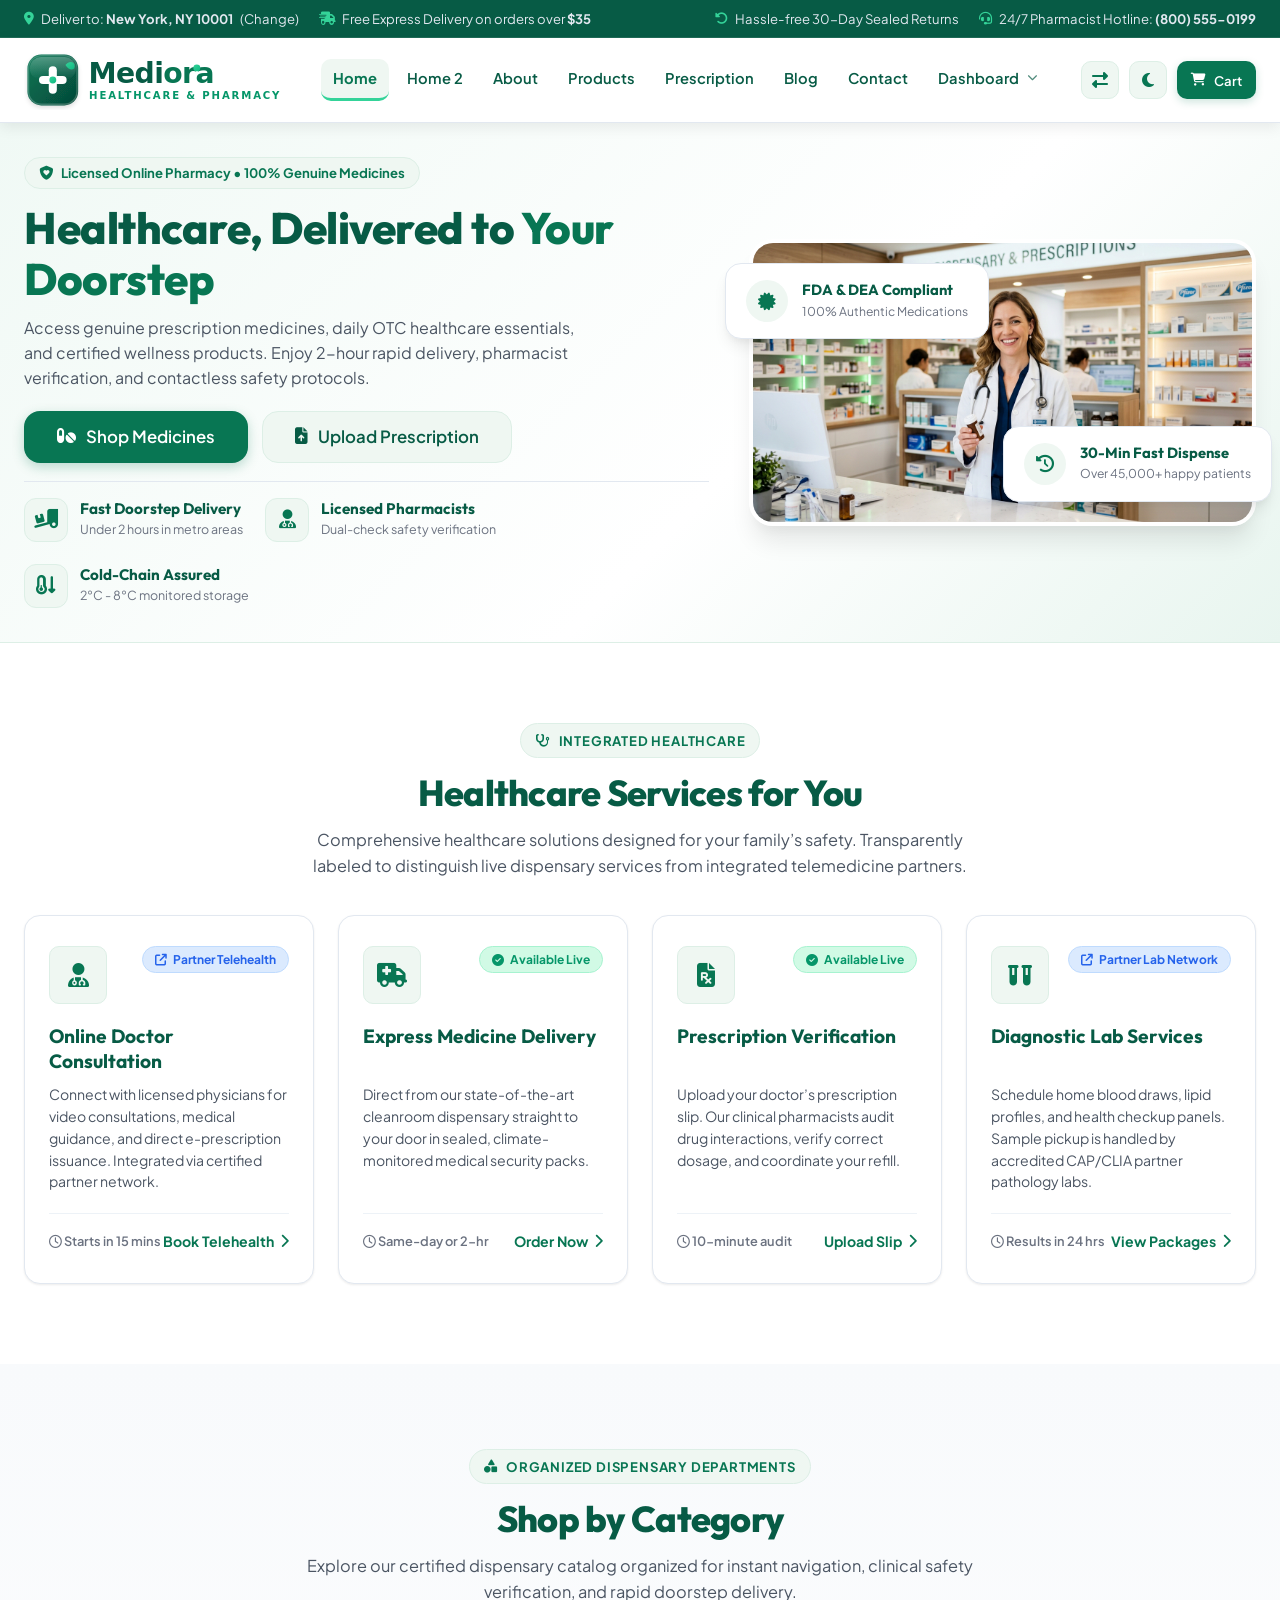
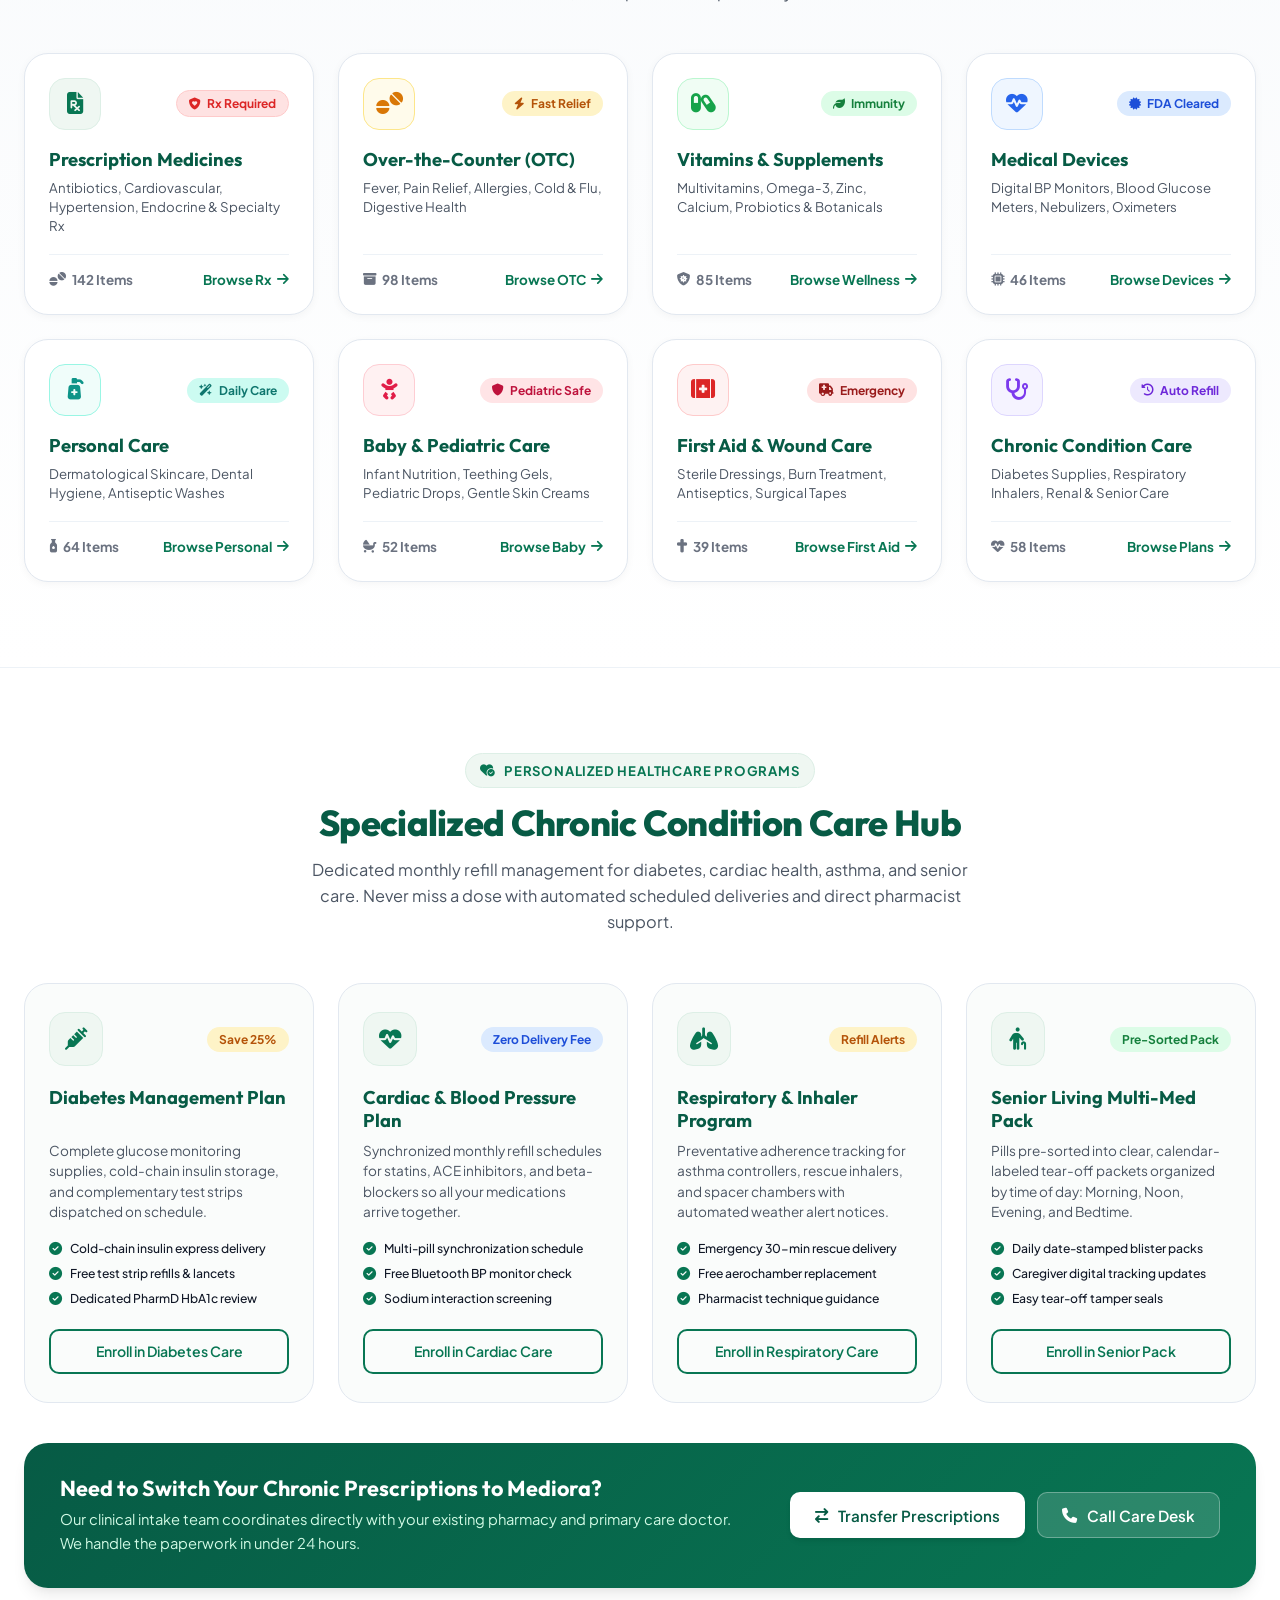
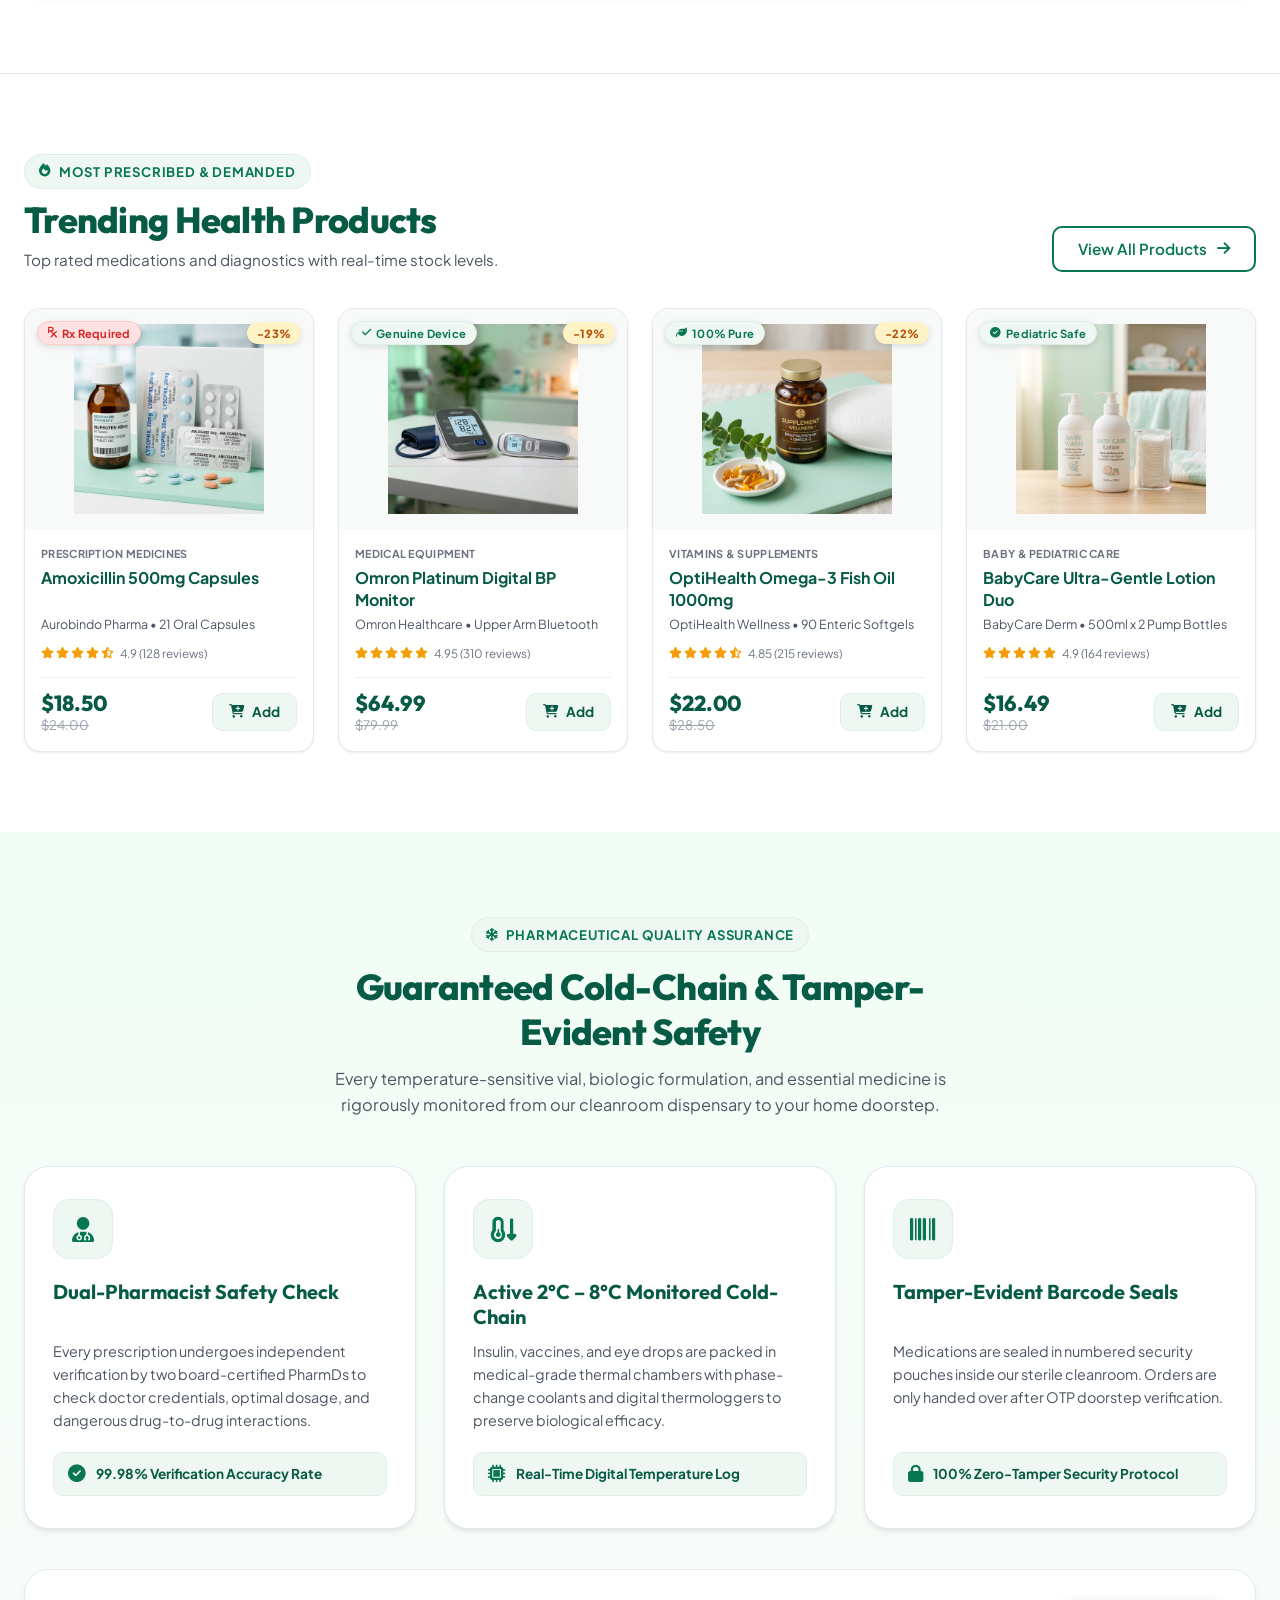
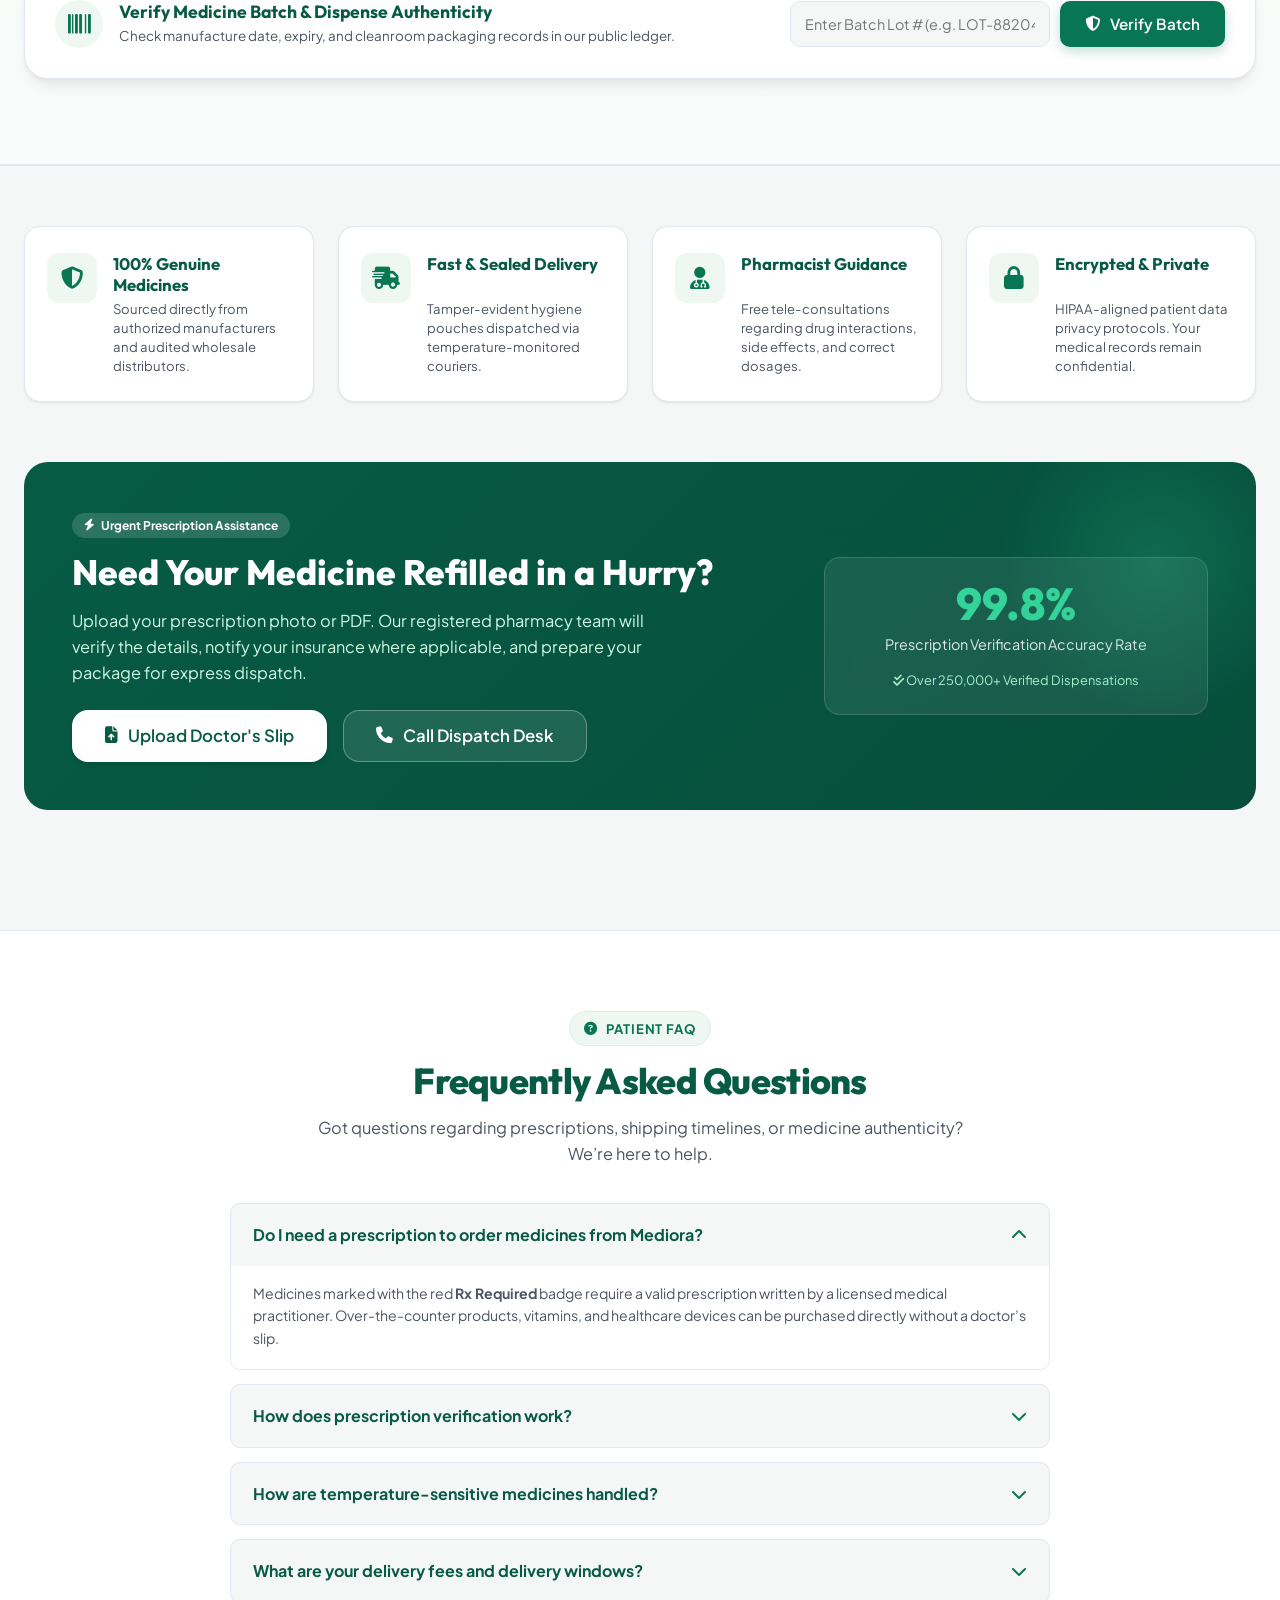
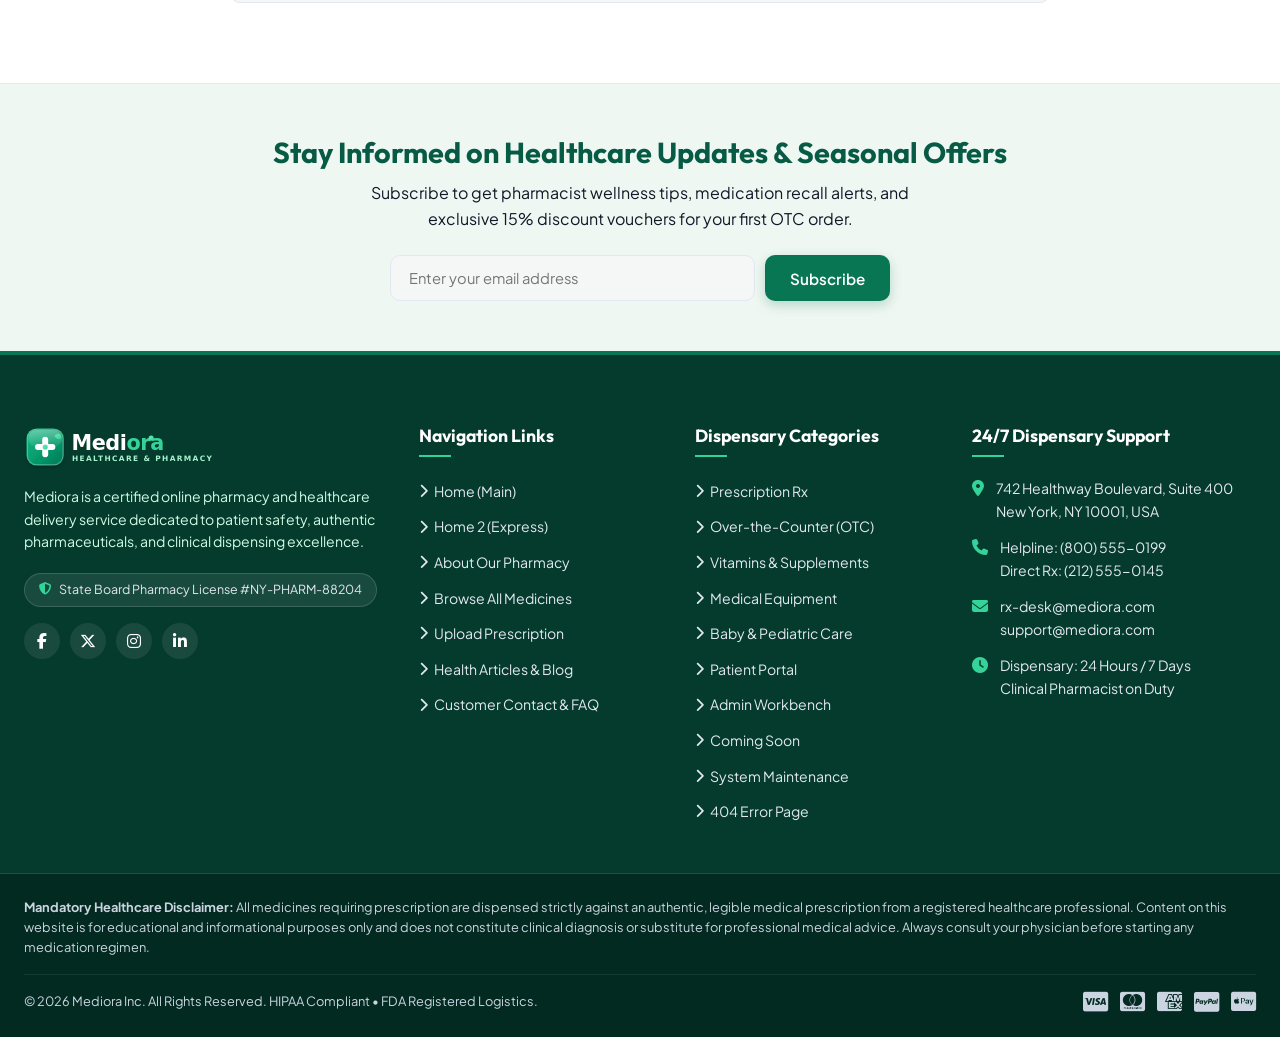
==== commit c2769671: "final commit" ====
--- a/index.html
+++ b/index.html
@@ -59,6 +59,7 @@
           <span>24/7 Pharmacist Hotline: <strong>(800) 555-0199</strong></span>
         </div>
       </div>
+
     </div>
   </div>
 
@@ -85,10 +86,13 @@
             <li><a href="blog.html" class="nav-link">Blog</a></li>
             <li><a href="contact.html" class="nav-link">Contact</a></li>
             <li class="nav-item-dropdown">
-              <a href="user-dashboard.html" class="nav-link">Dashboard <i class="fa-solid fa-chevron-down nav-caret"></i></a>
+              <a href="user-dashboard.html" class="nav-link">Dashboard <i
+                  class="fa-solid fa-chevron-down nav-caret"></i></a>
               <div class="nav-dropdown-menu">
-                <a href="user-dashboard.html" class="nav-dropdown-item"><i class="fa-solid fa-id-card-clip"></i> Patient Dashboard</a>
-                <a href="admin-dashboard.html" class="nav-dropdown-item"><i class="fa-solid fa-shield-halved"></i> Admin Workbench</a>
+                <a href="user-dashboard.html" class="nav-dropdown-item"><i class="fa-solid fa-id-card-clip"></i> Patient
+                  Dashboard</a>
+                <a href="admin-dashboard.html" class="nav-dropdown-item"><i class="fa-solid fa-shield-halved"></i> Admin
+                  Workbench</a>
               </div>
             </li>
           </ul>
@@ -833,10 +837,10 @@
               cleanroom packaging records in our public ledger.</p>
           </div>
         </div>
-        <div style="display:flex; gap:10px; flex-wrap:wrap;">
+        <div style="display:flex; align-items:center; gap:10px; flex-wrap:wrap;">
           <input type="text" id="batchVerifyInput" placeholder="Enter Batch Lot # (e.g. LOT-88204-NY)"
-            class="form-control" style="width:260px; background:var(--subtle-gray);">
-          <button type="button" class="btn btn-primary" onclick="verifyMedicineBatch()">
+            class="form-control" style="width:260px; height:46px; background:var(--subtle-gray);">
+          <button type="button" class="btn btn-primary" style="height:46px;" onclick="verifyMedicineBatch()">
             <i class="fa-solid fa-shield-halved"></i> Verify Batch
           </button>
         </div>
@@ -983,11 +987,12 @@
       <h3 style="font-size:1.8rem; margin-bottom:10px;">Stay Informed on Healthcare Updates &amp; Seasonal Offers</h3>
       <p style="max-width:560px; margin:0 auto 24px auto;">Subscribe to get pharmacist
         wellness tips, medication recall alerts, and exclusive 15% discount vouchers for your first OTC order.</p>
-      <form style="display:flex; justify-content:center; gap:10px; max-width:500px; margin:0 auto; flex-wrap:wrap;"
+      <form
+        style="display:flex; justify-content:center; align-items:center; gap:10px; max-width:500px; margin:0 auto; flex-wrap:wrap;"
         onsubmit="event.preventDefault(); window.PharmaApp.showToast('Subscribed to Mediora Wellness Digest!', 'success'); this.reset();">
         <input type="email" placeholder="Enter your email address" required class="form-control"
-          style="flex:1; min-width:240px; padding:12px 18px; border-radius:var(--radius-md); font-size:0.92rem;">
-        <button type="submit" class="btn btn-primary">Subscribe</button>
+          style="flex:1; min-width:240px; height:46px; padding:11px 18px; border-radius:var(--radius-md); font-size:0.92rem;">
+        <button type="submit" class="btn btn-primary" style="height:46px;">Subscribe</button>
       </form>
     </div>
   </section>
--- a/css/style.css
+++ b/css/style.css
@@ -196,8 +196,12 @@
   gap: 10px;
   font-weight: 600;
   font-size: 0.95rem;
-  padding: 12px 24px;
+  line-height: 1.25;
+  min-height: 46px;
+  padding: 11px 24px;
+  border: 1.5px solid transparent;
   border-radius: var(--radius-md);
+  box-sizing: border-box;
   transition: all var(--transition-fast);
   white-space: nowrap;
 }
@@ -248,13 +252,15 @@
 }
 
 .btn-sm {
-  padding: 8px 16px;
+  min-height: 36px;
+  padding: 7px 16px;
   font-size: 0.85rem;
   border-radius: var(--radius-sm);
 }
 
 .btn-lg {
-  padding: 16px 32px;
+  min-height: 52px;
+  padding: 14px 32px;
   font-size: 1.05rem;
   border-radius: var(--radius-lg);
 }
@@ -711,8 +717,8 @@
   display: inline-flex;
   align-items: center;
   gap: 8px;
-  padding: 7px 13px;
-  height: 36px;
+  padding: 7px 14px;
+  height: 38px;
   background: var(--primary-green);
   border-radius: var(--radius-md);
   color: var(--pure-white);
@@ -721,6 +727,7 @@
   transition: all var(--transition-fast);
   box-shadow: 0 3px 8px rgba(8, 118, 83, 0.2);
   white-space: nowrap;
+  box-sizing: border-box;
 }
 
 .cart-icon-btn:hover {
@@ -1129,17 +1136,28 @@
 
 .hero-zip-input-row {
   display: flex;
+  align-items: center;
   gap: 10px;
 }
 
 .hero-zip-input {
   flex: 1;
+  height: 44px;
   background: #FFFFFF;
+  border: 1.5px solid var(--border-color);
   border-radius: var(--radius-md);
   padding: 9px 14px;
   font-size: 0.9rem;
   color: var(--text-primary);
   font-weight: 500;
+  box-sizing: border-box;
+}
+
+.hero-zip-input-row .btn {
+  height: 44px;
+  min-height: 44px;
+  padding: 0 18px;
+  box-sizing: border-box;
 }
 
 .hero-zip-tags-row {
@@ -1675,6 +1693,8 @@
   font-size: 1.2rem;
   font-weight: 700;
   margin-bottom: 10px;
+  line-height: 1.3;
+  min-height: 3.12rem;
 }
 
 .service-card p {
@@ -1691,6 +1711,7 @@
   justify-content: space-between;
   padding-top: 16px;
   border-top: 1px solid var(--border-light);
+  margin-top: auto;
 }
 
 .service-eta {
@@ -1855,6 +1876,7 @@
   color: var(--dark-forest);
   margin-bottom: 6px;
   line-height: 1.3;
+  min-height: 1.5rem;
 }
 
 .cat-desc {
@@ -1872,6 +1894,7 @@
   padding-top: 14px;
   border-top: 1px solid var(--border-light);
   font-size: 0.84rem;
+  margin-top: auto;
 }
 
 .cat-card-count {
@@ -1934,6 +1957,7 @@
   width: 100%;
   white-space: normal;
   text-align: center;
+  min-height: 44px;
   padding: 11px 16px;
   font-size: 0.88rem;
   line-height: 1.35;
@@ -1941,6 +1965,7 @@
   display: flex;
   align-items: center;
   justify-content: center;
+  margin-top: auto;
 }
 
 .chronic-card:hover {
@@ -1981,6 +2006,13 @@
   font-weight: 700;
   color: var(--dark-forest);
   margin-bottom: 8px;
+  line-height: 1.25;
+  height: 2.9rem;
+  min-height: 2.9rem;
+  display: -webkit-box;
+  -webkit-line-clamp: 2;
+  -webkit-box-orient: vertical;
+  overflow: hidden;
 }
 
 .chronic-card p {
@@ -1988,6 +2020,12 @@
   color: var(--text-secondary);
   line-height: 1.5;
   margin-bottom: 18px;
+  height: 5.1rem;
+  min-height: 5.1rem;
+  display: -webkit-box;
+  -webkit-line-clamp: 4;
+  -webkit-box-orient: vertical;
+  overflow: hidden;
 }
 
 .chronic-perks-list {
@@ -2000,18 +2038,22 @@
 }
 
 .chronic-perks-list li {
-  font-size: 0.82rem;
+  font-size: 0.76rem;
+  line-height: 1.4;
   color: var(--text-primary);
   display: flex;
-  align-items: flex-start;
+  align-items: center;
   gap: 8px;
   font-weight: 500;
+  white-space: nowrap;
+  overflow: hidden;
+  text-overflow: ellipsis;
 }
 
 .chronic-perks-list li i {
   color: var(--primary-green);
-  font-size: 0.85rem;
-  margin-top: 3px;
+  font-size: 0.82rem;
+  margin-top: 0;
   flex-shrink: 0;
 }
 
@@ -2099,6 +2141,8 @@
   color: var(--dark-forest);
   margin-bottom: 10px;
   font-weight: 700;
+  line-height: 1.25;
+  min-height: 3.15rem;
 }
 
 .cold-chain-card p {
@@ -2114,12 +2158,15 @@
   border: 1px solid var(--mint-green);
   border-radius: var(--radius-md);
   padding: 10px 14px;
+  min-height: 44px;
+  box-sizing: border-box;
   display: flex;
   align-items: center;
   gap: 10px;
   font-size: 0.85rem;
   font-weight: 700;
   color: var(--dark-forest);
+  margin-top: auto;
 }
 
 .cold-chain-metric-badge i {
@@ -2223,22 +2270,22 @@
 
 .product-badges {
   position: absolute;
-  top: 16px;
-  left: 20px;
-  right: 20px;
+  top: 12px;
+  left: 12px;
+  right: 12px;
   display: flex;
   align-items: center;
   justify-content: space-between;
-  gap: 8px;
+  gap: 6px;
   z-index: 2;
   pointer-events: none;
   box-sizing: border-box;
 }
 
 .product-badges .badge {
-  font-size: 0.72rem;
+  font-size: 0.7rem;
   font-weight: 700;
-  padding: 5px 12px;
+  padding: 4px 10px;
   border-radius: var(--radius-full);
   line-height: 1.25;
   letter-spacing: 0.2px;
@@ -2248,19 +2295,19 @@
   display: inline-flex;
   align-items: center;
   justify-content: center;
-  gap: 6px;
+  gap: 5px;
   box-sizing: border-box;
 }
 
 .product-badges .badge i {
-  font-size: 0.68rem;
+  font-size: 0.66rem;
   margin: 0;
 }
 
 .product-badges .badge-sale {
-  font-size: 0.72rem;
+  font-size: 0.7rem;
   font-weight: 800;
-  padding: 5px 12px;
+  padding: 4px 10px;
   border-radius: var(--radius-full);
   margin-inline-start: auto;
 }
@@ -2294,29 +2341,36 @@
 }
 
 .product-content {
-  padding: 20px;
+  padding: 18px 16px;
   display: flex;
   flex-direction: column;
   flex: 1;
 }
 
 .product-category-sub {
-  font-size: 0.75rem;
+  font-size: 0.68rem;
   color: var(--text-muted);
   text-transform: uppercase;
   font-weight: 700;
-  letter-spacing: 0.5px;
+  letter-spacing: 0.3px;
   margin-bottom: 6px;
-  display: inline-block;
+  display: block;
+  line-height: 1.3;
+  height: 0.9rem;
+  min-height: 0.9rem;
+  white-space: nowrap;
+  overflow: hidden;
+  text-overflow: ellipsis;
 }
 
 .product-title {
-  font-size: 1.02rem;
+  font-size: 1rem;
   font-weight: 700;
   color: var(--dark-forest);
   margin-bottom: 6px;
   line-height: 1.35;
-  min-height: 44px;
+  height: 2.7rem;
+  min-height: 2.7rem;
   display: -webkit-box;
   -webkit-line-clamp: 2;
   -webkit-box-orient: vertical;
@@ -2328,23 +2382,37 @@
 }
 
 .product-dosage {
-  font-size: 0.8rem;
+  font-size: 0.78rem;
   color: var(--text-secondary);
+  line-height: 1.4;
+  height: 1.1rem;
+  min-height: 1.1rem;
+  white-space: nowrap;
+  overflow: hidden;
+  text-overflow: ellipsis;
   margin-bottom: 10px;
 }
 
 .product-rating {
   display: flex;
   align-items: center;
-  gap: 6px;
-  font-size: 0.78rem;
+  gap: 2px;
+  font-size: 0.72rem;
   color: #F59E0B;
+  height: 1.2rem;
+  min-height: 1.2rem;
+  white-space: nowrap;
   margin-bottom: 14px;
 }
 
 .product-rating span {
   color: var(--text-muted);
-  margin-left: 2px;
+  margin-left: 4px;
+  font-size: 0.73rem;
+  line-height: 1;
+  white-space: nowrap;
+  overflow: hidden;
+  text-overflow: ellipsis;
 }
 
 .product-bottom-row {
@@ -2352,13 +2420,18 @@
   align-items: center;
   justify-content: space-between;
   margin-top: auto;
-  padding-top: 14px;
+  padding-top: 12px;
+  height: 56px;
+  min-height: 56px;
+  box-sizing: border-box;
   border-top: 1px solid var(--border-light);
 }
 
 .product-price-box {
   display: flex;
   flex-direction: column;
+  justify-content: center;
+  min-height: 42px;
 }
 
 .product-price {
@@ -2366,24 +2439,30 @@
   font-weight: 800;
   color: var(--dark-forest);
   font-family: var(--font-heading);
+  line-height: 1.2;
 }
 
 .product-old-price {
   font-size: 0.82rem;
   color: var(--text-light);
   text-decoration: line-through;
+  line-height: 1.2;
 }
 
 .add-to-cart-btn {
   background: var(--soft-medical-green);
   color: var(--dark-forest);
   border: 1px solid var(--mint-green);
-  padding: 9px 16px;
+  padding: 0 16px;
+  height: 38px;
+  min-height: 38px;
+  box-sizing: border-box;
   border-radius: var(--radius-md);
   font-weight: 700;
   font-size: 0.85rem;
   display: inline-flex;
   align-items: center;
+  justify-content: center;
   gap: 8px;
   transition: all var(--transition-fast);
 }
@@ -2438,6 +2517,8 @@
   font-size: 1.05rem;
   font-weight: 700;
   margin-bottom: 4px;
+  line-height: 1.25;
+  min-height: 2.6rem;
 }
 
 .pillar-content p {
@@ -2686,12 +2767,19 @@
   font-size: 1.55rem;
   font-weight: 800;
   margin: 10px 0 8px 0;
+  line-height: 1.25;
+  min-height: 3.9rem;
 }
 
 .promo-card p {
   font-size: 0.9rem;
   color: var(--text-secondary);
   margin-bottom: 20px;
+  flex: 1;
+}
+
+.promo-card .btn {
+  margin-top: auto;
 }
 
 /* ==========================================================================
@@ -3229,13 +3317,39 @@
 
 .form-control {
   width: 100%;
+  min-height: 46px;
   padding: 11px 14px;
   border: 1.5px solid var(--border-color);
   border-radius: var(--radius-md);
   font-size: 0.9rem;
+  line-height: 1.4;
   background: var(--subtle-gray);
   color: var(--text-primary);
+  box-sizing: border-box;
   transition: all var(--transition-fast);
+}
+
+.batch-verify-box input#batchVerifyInput,
+.batch-verify-box .btn,
+.newsletter-section form .form-control,
+.newsletter-section form .btn,
+.cta-consult-banner form input,
+.cta-consult-banner form .btn,
+.utility-search-form input,
+.utility-search-form .btn,
+.notify-form-flex input,
+.notify-form-flex .btn {
+  height: 46px;
+  min-height: 46px;
+  box-sizing: border-box;
+}
+
+.batch-verify-box div[style*="display:flex"],
+.newsletter-section form,
+.cta-consult-banner form,
+.utility-search-form,
+.notify-form-flex {
+  align-items: center;
 }
 
 .form-control:focus {
@@ -3454,6 +3568,11 @@
   font-size: 1.18rem;
   margin-bottom: 10px;
   line-height: 1.35;
+  min-height: 3.18rem;
+  display: -webkit-box;
+  -webkit-line-clamp: 2;
+  -webkit-box-orient: vertical;
+  overflow: hidden;
 }
 
 .blog-card-content p {
@@ -3470,6 +3589,7 @@
   justify-content: space-between;
   padding-top: 16px;
   border-top: 1px solid var(--border-light);
+  margin-top: auto;
 }
 
 /* Medicine Storage Guidance Box */
@@ -6326,6 +6446,8 @@
   font-weight: 800;
   margin-bottom: 10px;
   color: var(--dark-forest);
+  line-height: 1.25;
+  min-height: 3rem;
 }
 
 .rx-pipeline-card p {
@@ -6347,6 +6469,7 @@
   background: #F8FAFA;
   border: 1px solid var(--border-light);
   color: var(--dark-forest);
+  margin-top: auto;
 }
 
 .rx-pipeline-card:hover .rx-step-pill-tag {
@@ -6438,6 +6561,8 @@
   font-weight: 800;
   color: var(--dark-forest);
   margin-bottom: 10px;
+  line-height: 1.25;
+  min-height: 2.95rem;
 }
 
 .trust-pillar-card-v2 p {
@@ -6453,11 +6578,14 @@
   align-items: center;
   justify-content: space-between;
   padding: 10px 14px;
+  min-height: 42px;
+  box-sizing: border-box;
   background: #F8FAFA;
   border-radius: var(--radius-md);
   border: 1px solid var(--border-light);
   font-size: 0.78rem;
   font-weight: 700;
+  margin-top: auto;
 }
 
 .pulse-sensor-dot {
@@ -6582,12 +6710,19 @@
 }
 
 .deal-bundle-cat {
-  font-size: 0.78rem;
+  font-size: 0.75rem;
   font-weight: 800;
   text-transform: uppercase;
   color: var(--primary-green);
   letter-spacing: 0.5px;
   margin-bottom: 6px;
+  display: block;
+  line-height: 1.3;
+  height: 1rem;
+  min-height: 1rem;
+  white-space: nowrap;
+  overflow: hidden;
+  text-overflow: ellipsis;
 }
 
 .deal-bundle-title {
@@ -6596,6 +6731,12 @@
   color: var(--dark-forest);
   margin-bottom: 10px;
   line-height: 1.3;
+  height: 3.25rem;
+  min-height: 3.25rem;
+  display: -webkit-box;
+  -webkit-line-clamp: 2;
+  -webkit-box-orient: vertical;
+  overflow: hidden;
 }
 
 .deal-bundle-desc {
@@ -6603,6 +6744,12 @@
   color: var(--text-secondary);
   line-height: 1.5;
   margin-bottom: 16px;
+  height: 3.85rem;
+  min-height: 3.85rem;
+  display: -webkit-box;
+  -webkit-line-clamp: 3;
+  -webkit-box-orient: vertical;
+  overflow: hidden;
 }
 
 .deal-items-list {
@@ -6613,6 +6760,11 @@
   color: var(--text-secondary);
   margin-bottom: 16px;
   border: 1px solid var(--border-light);
+  min-height: 92px;
+  display: flex;
+  flex-direction: column;
+  justify-content: center;
+  box-sizing: border-box;
 }
 
 .deal-items-list li {
@@ -6631,6 +6783,7 @@
 }
 
 .deal-stock-bar-wrap {
+  margin-top: auto;
   margin-bottom: 18px;
 }
 
@@ -6658,10 +6811,12 @@
 
 .deal-price-row {
   display: flex;
-  align-items: baseline;
+  align-items: center;
   justify-content: space-between;
-  margin-top: auto;
+  margin-top: 0;
   padding-top: 14px;
+  min-height: 60px;
+  box-sizing: border-box;
   border-top: 1px solid var(--border-light);
 }
 
@@ -7082,6 +7237,8 @@
   font-weight: 800;
   color: var(--dark-forest);
   margin-bottom: 10px;
+  line-height: 1.3;
+  min-height: 1.65rem;
 }
 
 .value-card-v2 p {
@@ -7104,6 +7261,7 @@
   border: 1px solid var(--border-light);
   color: var(--dark-forest);
   align-self: flex-start;
+  margin-top: auto;
 }
 
 /* --- ABOUT US NEW SECTION 1: ACCREDITED CLINICAL ADVISORY BOARD --- */
@@ -7198,6 +7356,13 @@
   font-weight: 800;
   color: var(--dark-forest);
   margin-bottom: 4px;
+  line-height: 1.25;
+  height: 2.9rem;
+  min-height: 2.9rem;
+  display: -webkit-box;
+  -webkit-line-clamp: 2;
+  -webkit-box-orient: vertical;
+  overflow: hidden;
 }
 
 .member-role {
@@ -7205,6 +7370,13 @@
   font-weight: 700;
   color: var(--primary-green);
   margin-bottom: 12px;
+  line-height: 1.4;
+  height: 2.25rem;
+  min-height: 2.25rem;
+  display: -webkit-box;
+  -webkit-line-clamp: 2;
+  -webkit-box-orient: vertical;
+  overflow: hidden;
 }
 
 .member-bio {
@@ -7213,6 +7385,7 @@
   line-height: 1.5;
   margin-bottom: 14px;
   flex-grow: 1;
+  min-height: 6.2rem;
 }
 
 .member-credentials {
@@ -7222,7 +7395,13 @@
   padding: 10px 12px;
   font-size: 0.75rem;
   color: var(--text-secondary);
+  margin-top: auto;
   margin-bottom: 16px;
+  min-height: 88px;
+  display: flex;
+  flex-direction: column;
+  justify-content: center;
+  box-sizing: border-box;
 }
 
 .member-credentials span {
@@ -7240,7 +7419,10 @@
   justify-content: center;
   gap: 8px;
   width: 100%;
-  padding: 9px;
+  height: 40px;
+  min-height: 40px;
+  padding: 0 12px;
+  box-sizing: border-box;
   font-size: 0.82rem;
   font-weight: 700;
   border-radius: var(--radius-md);
@@ -7523,6 +7705,7 @@
   color: var(--dark-forest);
   margin-bottom: 12px;
   line-height: 1.3;
+  min-height: 3.5rem;
 }
 
 .safety-card-modern p {
@@ -7530,6 +7713,7 @@
   color: var(--text-secondary);
   line-height: 1.6;
   margin-bottom: 20px;
+  min-height: 4.25rem;
 }
 
 .safety-checklist {
@@ -7569,6 +7753,7 @@
   display: flex;
   align-items: center;
   justify-content: space-between;
+  margin-top: auto;
 }
 
 .safety-footer-link {
@@ -9147,7 +9332,8 @@
     box-sizing: border-box !important;
   }
 
-  .batch-verify-box div[style*="display:flex; gap:10px"] {
+  .batch-verify-box div[style*="display:flex; gap:10px"],
+  .batch-verify-box div[style*="gap:10px"] {
     flex-direction: column !important;
     width: 100% !important;
   }
@@ -9239,6 +9425,37 @@
     right: 16px !important;
   }
 
+  /* Reset multi-column uniform min-heights when stacked in 1-column on mobile */
+  .service-card h4,
+  .category-card h4,
+  .chronic-card h4,
+  .chronic-card p,
+  .cold-chain-card h4,
+  .product-title,
+  .product-dosage,
+  .pillar-content h4,
+  .promo-card h3,
+  .blog-card-content h3,
+  .rx-pipeline-card h4,
+  .trust-pillar-card-v2 h4,
+  .deal-bundle-title,
+  .deal-bundle-desc,
+  .deal-items-list,
+  .value-card-v2 h4,
+  .member-name,
+  .member-role,
+  .member-bio,
+  .member-credentials,
+  .safety-card-modern h3,
+  .safety-card-modern p,
+  .rx-intake-card h4,
+  .rx-standard-card h4,
+  .rx-standard-card p,
+  .contact-channel-card-v2 h4 {
+    height: auto !important;
+    min-height: 0 !important;
+  }
+
   /* Upload Page Specific Mobile Refinements */
   .dropzone-box {
     padding: 24px 16px !important;
@@ -9464,6 +9681,7 @@
   color: #0F172A;
   margin-bottom: 10px;
   line-height: 1.35;
+  min-height: 3.1rem;
 }
 
 .rx-intake-card p {
@@ -9480,6 +9698,7 @@
   gap: 8px;
   padding-top: 16px;
   border-top: 1px dashed #E2E8F0;
+  margin-top: auto;
 }
 
 .rx-intake-chip {
@@ -9638,6 +9857,7 @@
   color: #0F172A;
   margin-bottom: 12px;
   line-height: 1.3;
+  min-height: 3.5rem;
 }
 
 .rx-standard-card p {
@@ -9645,6 +9865,7 @@
   color: #475569;
   line-height: 1.65;
   margin-bottom: 24px;
+  min-height: 4.45rem;
 }
 
 .rx-std-points-list {
@@ -9656,6 +9877,7 @@
   border: 1px solid #F1F5F9;
   border-radius: 14px;
   margin-top: auto;
+  flex-grow: 1;
 }
 
 .rx-standard-card:hover .rx-std-points-list {
@@ -9826,6 +10048,7 @@
   color: #0F172A;
   margin-bottom: 8px;
   line-height: 1.3;
+  min-height: 3rem;
 }
 
 .contact-channel-card-v2 p {
@@ -9841,11 +10064,14 @@
   border: 1px solid #F1F5F9;
   border-radius: 12px;
   padding: 10px 14px;
+  margin-top: auto;
   margin-bottom: 16px;
   display: flex;
   align-items: center;
   justify-content: space-between;
   font-size: 0.78rem;
+  min-height: 40px;
+  box-sizing: border-box;
 }
 
 .channel-meta-box span {
@@ -9861,7 +10087,10 @@
   display: flex;
   align-items: center;
   justify-content: space-between;
-  padding: 12px 16px;
+  padding: 0 16px;
+  height: 44px;
+  min-height: 44px;
+  box-sizing: border-box;
   border-radius: 12px;
   font-size: 0.88rem;
   font-weight: 700;
@@ -11007,18 +11236,6 @@
 [data-theme="dark"] input[type="text"],
 [data-theme="dark"] input[type="email"],
 [data-theme="dark"] input[type="tel"],
-input[type="date"]::-webkit-calendar-picker-indicator {
-  cursor: pointer;
-  opacity: 0.85;
-  background-image: url("data:image/svg+xml,%3Csvg xmlns='http://www.w3.org/2000/svg' width='16' height='16' fill='%23087653' viewBox='0 0 16 16'%3E%3Cpath d='M3.5 0a.5.5 0 0 1 .5.5V1h8V.5a.5.5 0 0 1 1 0V1h1a2 2 0 0 1 2 2v11a2 2 0 0 1-2 2H2a2 2 0 0 1-2-2V3a2 2 0 0 1 2-2h1V.5a.5.5 0 0 1 .5-.5zM1 4v10a1 1 0 0 0 1 1h12a1 1 0 0 0 1-1V4H1z'/%3E%3C/svg%3E");
-  background-repeat: no-repeat;
-  background-position: center;
-  background-size: 16px 16px;
-  width: 24px;
-  height: 24px;
-  border-radius: 4px;
-}
-
 [data-theme="dark"] input[type="date"],
 [data-theme="dark"] input[type="password"],
 [data-theme="dark"] select,
@@ -11026,6 +11243,13 @@
   background: #16242F !important;
   border-color: #243644 !important;
   color: #F1F5F9 !important;
+}
+
+[data-theme="dark"] .hero-blog-search-input,
+[data-theme="dark"] .search-input,
+[data-theme="dark"] .mobile-menu-search input {
+  background: transparent !important;
+  border: none !important;
 }
 
 input[type="date"]::-webkit-calendar-picker-indicator {
